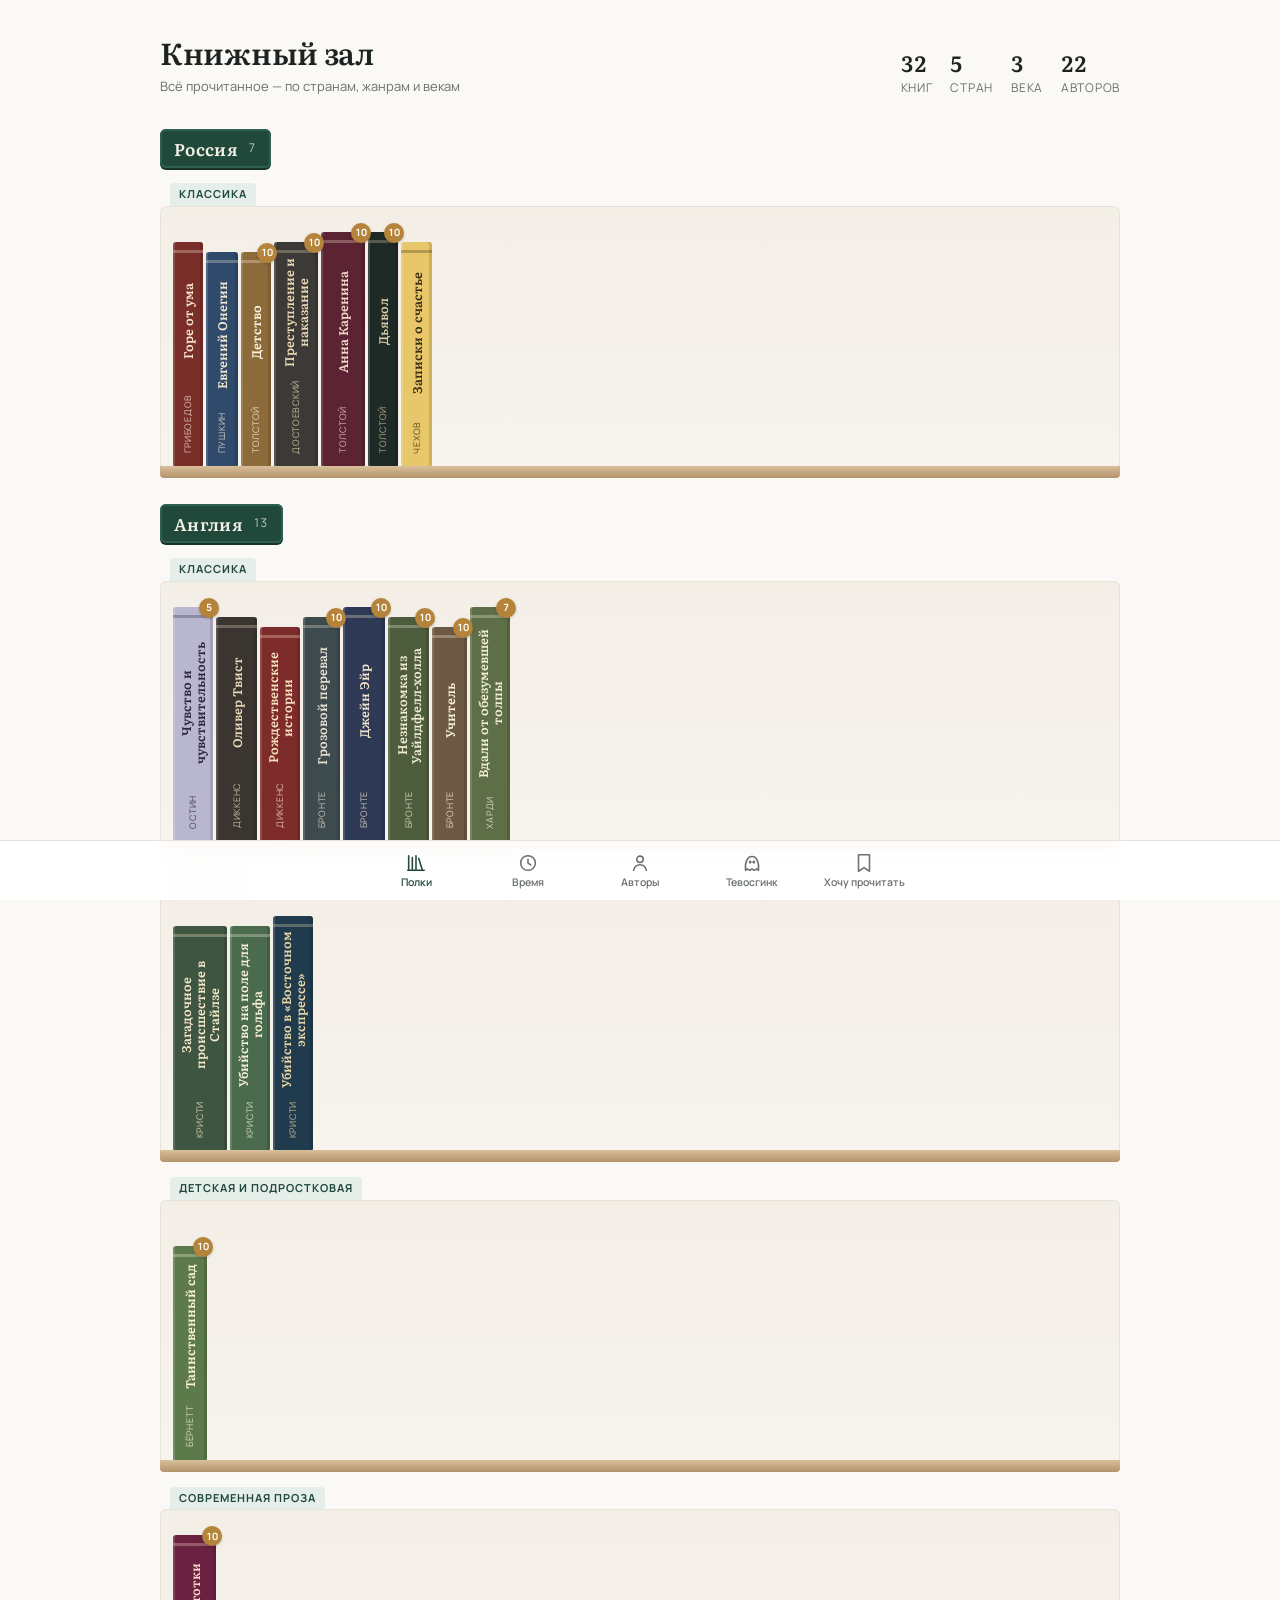
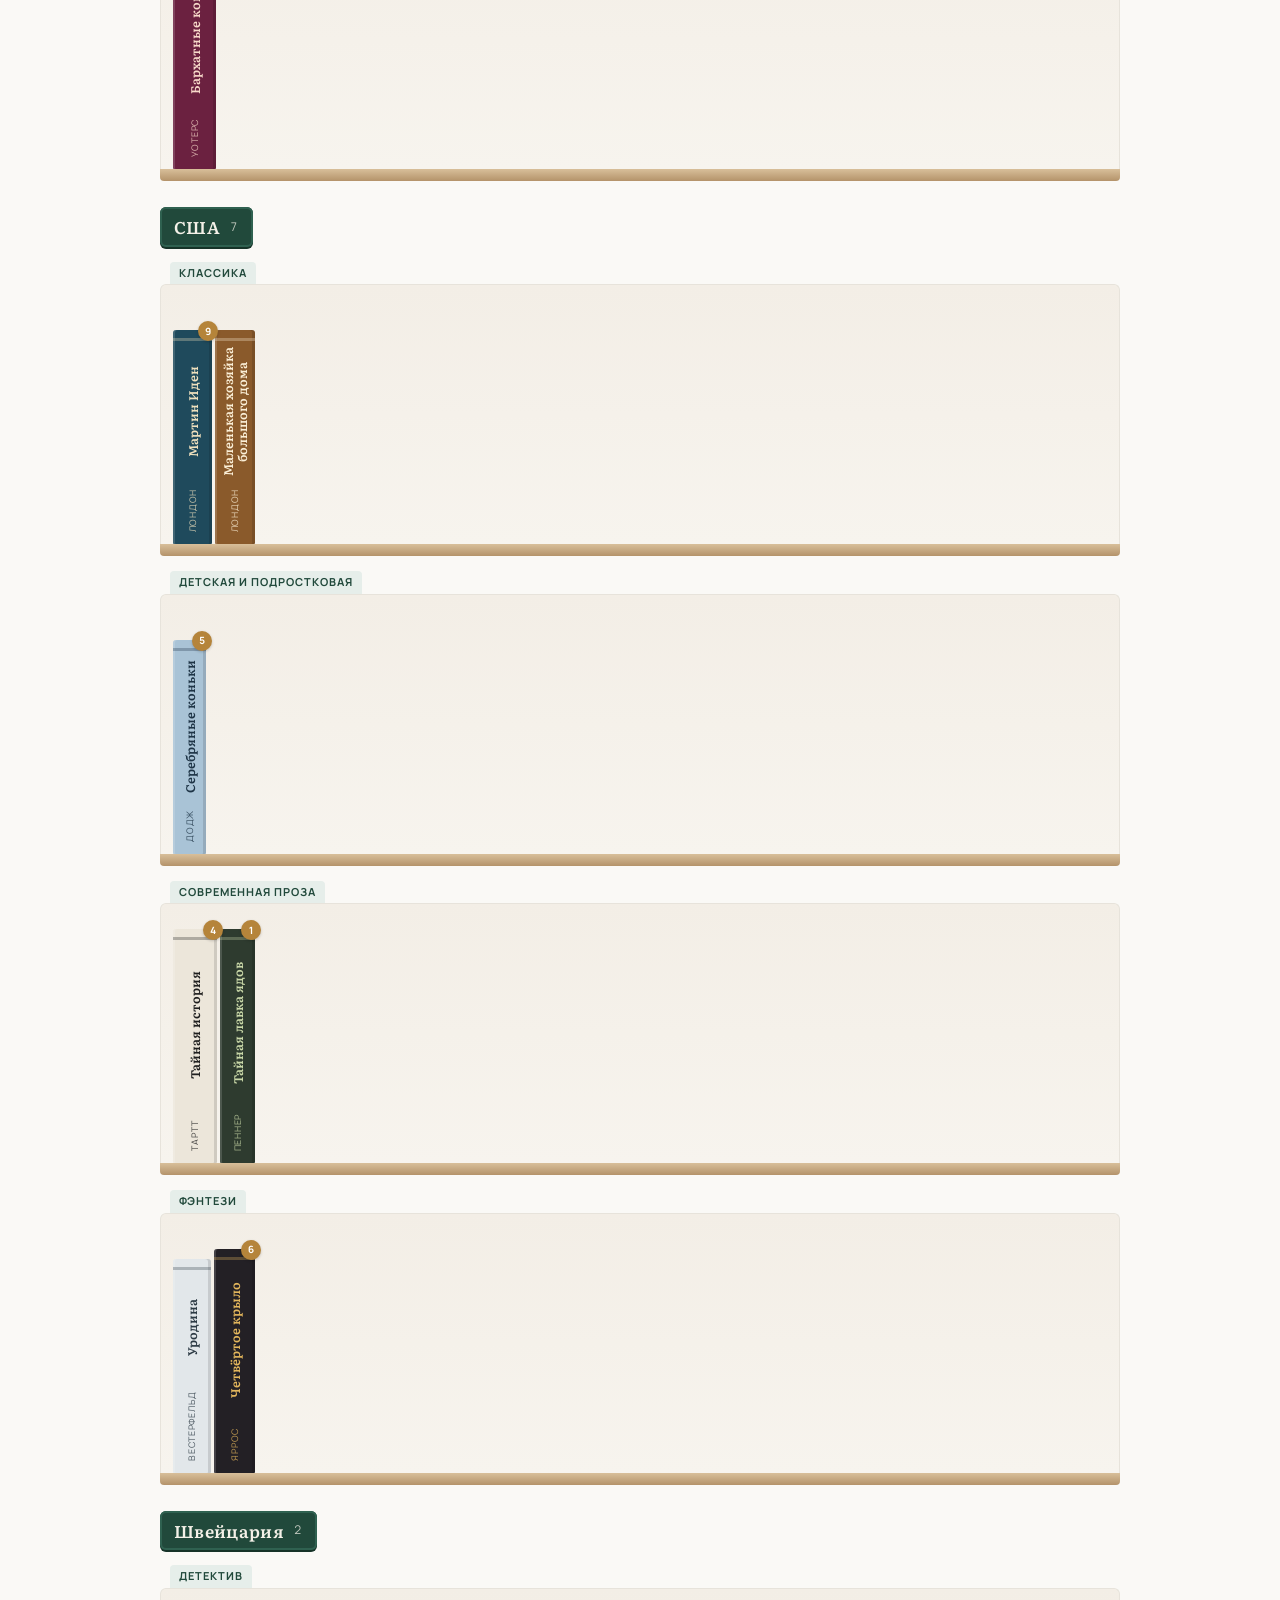
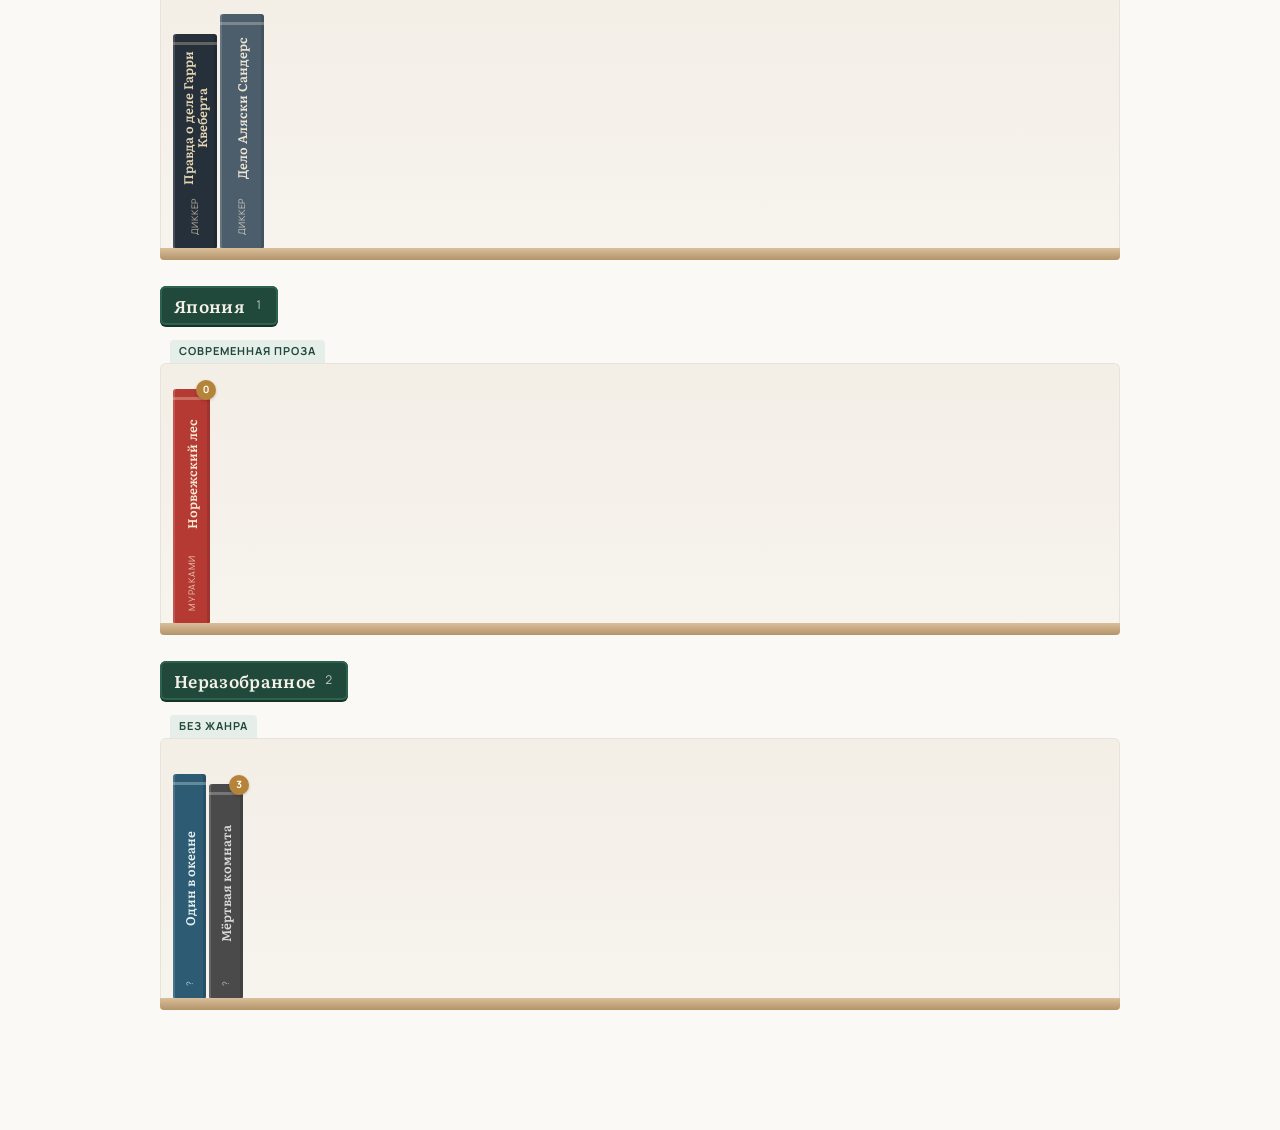
==== index.html @ bee6a2b3 "Книжный зал — первая версия мини-аппа Co-Authored-By: Claude Opus 5.5 <noreply@anthropic.com> Claude" ====
<!doctype html><html lang="ru"><head><meta charset="utf-8"><meta name="viewport" content="width=device-width,initial-scale=1,viewport-fit=cover"><script src="https://telegram.org/js/telegram-web-app.js"></script><title>Книжный зал</title>
<link rel="preconnect" href="https://fonts.googleapis.com">
<link rel="preconnect" href="https://fonts.gstatic.com" crossorigin>
<link rel="stylesheet" href="https://fonts.googleapis.com/css2?family=Literata:ital,opsz,wght@0,7..72,400..700;1,7..72,400..600&family=Manrope:wght@400;500;600;700&display=swap">
<style>
/* Layout: a daylight bookstore — enamel country signs over oak shelves, spines you pull out; bottom tab bar like an app. Light-only by choice. */
:root{
  color-scheme: light;
  --paper:#FAF9F6; --card:#FFFFFF; --ink:#1D2320; --muted:#6A706B; --line:#E7E3DB;
  --green:#21493B; --green-soft:#E6EEEA; --oak:#D8BF9A; --oak-dark:#B4936A; --gold:#B5843A; --gold-deep:#8E6326; --gold-soft:#F6EBDA; --slip:#FFFDF7;
  --serif:"Literata", Georgia, "Times New Roman", serif;
  --sans:"Manrope", "Segoe UI", system-ui, -apple-system, sans-serif;
  --r:14px;
}
*{box-sizing:border-box}
html,body{background:var(--paper);color:var(--ink)}
body{font-family:var(--sans);font-size:15px;line-height:1.5;padding-inline:16px;padding-block:0 104px;-webkit-tap-highlight-color:transparent}
.wrap{max-width:960px;margin:0 auto}
button{font:inherit;color:inherit;cursor:pointer}
button:focus-visible,.spine:focus-visible{outline:2px solid var(--gold);outline-offset:2px}
h1,h2,h3{font-family:var(--serif);font-weight:600;text-wrap:balance;margin:0}

.top{padding-block:22px 6px;display:flex;align-items:flex-end;justify-content:space-between;gap:12px;flex-wrap:wrap}
.top h1{font-size:30px;letter-spacing:-.01em}
.top p{margin:2px 0 0;color:var(--muted);font-size:13px}
.stats{display:flex;gap:18px;font-variant-numeric:tabular-nums}
.stats div{font-size:12px;color:var(--muted);text-transform:uppercase;letter-spacing:.06em}
.stats b{display:block;font-family:var(--serif);font-size:22px;color:var(--ink);letter-spacing:0;text-transform:none;font-weight:600}

.view{display:none;animation:fade .3s ease}
.view.on{display:block}
@keyframes fade{from{opacity:.4;transform:translateY(4px)}to{opacity:1;transform:none}}

/* shelves */
.country{margin-block:26px 8px}
.sign{display:inline-flex;align-items:center;gap:10px;background:var(--green);color:#F4F1E8;padding:7px 16px 7px 14px;border-radius:6px;box-shadow:inset 0 0 0 2px #2F6150,0 2px 0 #163328}
.sign h2{font-size:17px;font-weight:600;letter-spacing:.02em}
.sign span{font-size:12px;opacity:.75;font-variant-numeric:tabular-nums}
.genre{margin-top:14px}
.genre-label{display:inline-block;font-size:11px;font-weight:700;text-transform:uppercase;letter-spacing:.09em;color:var(--green);background:var(--green-soft);padding:3px 9px;border-radius:4px 4px 0 0;margin-left:10px}
.shelf{position:relative;display:flex;align-items:flex-end;gap:3px;padding:16px 12px 0;min-height:260px;overflow-x:auto;scrollbar-width:thin;background:linear-gradient(#F3EEE6,#F7F4EE);border-radius:6px 6px 0 0;border:1px solid var(--line);border-bottom:none}
.ledge{height:12px;background:linear-gradient(var(--oak),var(--oak-dark));border-radius:0 0 4px 4px;box-shadow:0 6px 10px -6px rgba(80,55,20,.45)}
.spine{flex:none;border:none;padding:12px 6px 12px;border-radius:3px 3px 1px 1px;display:flex;flex-direction:column;align-items:center;justify-content:space-between;gap:8px;transition:transform .2s ease;position:relative;box-shadow:inset -3px 0 0 rgba(0,0,0,.12),inset 2px 0 0 rgba(255,255,255,.15)}
.spine:hover{transform:translateY(-8px) rotate(-1.5deg)}
.spine .st{writing-mode:vertical-rl;transform:rotate(180deg);font-family:var(--serif);font-weight:600;font-size:12.5px;line-height:1.12;white-space:normal;text-align:center}
.spine .sa{writing-mode:vertical-rl;transform:rotate(180deg);font-size:9px;letter-spacing:.08em;text-transform:uppercase;opacity:.8;white-space:nowrap;flex:none}
.spine .band{position:absolute;left:0;right:0;height:3px;background:currentColor;opacity:.3;top:8px}
.spine .score{position:absolute;top:-9px;right:-6px;background:var(--gold);color:#fff;font-size:10px;font-weight:700;min-width:20px;height:20px;border-radius:10px;display:grid;place-items:center;padding:0 4px;font-variant-numeric:tabular-nums;box-shadow:0 1px 3px rgba(0,0,0,.2);z-index:1}

/* covers */
.cover{position:relative;border-radius:3px 6px 6px 3px;overflow:hidden;display:flex;flex-direction:column;justify-content:space-between;box-shadow:0 1px 1px rgba(0,0,0,.08),0 10px 24px -10px rgba(30,30,20,.45);flex:none}
.cover::before{content:"";position:absolute;inset:0 auto 0 0;width:6%;background:linear-gradient(90deg,rgba(0,0,0,.18),rgba(255,255,255,.08));}
.cover .ct{font-family:var(--serif);font-weight:600;line-height:1.1;position:relative;z-index:1;text-wrap:balance;overflow-wrap:break-word}
.cover .ca{font-size:.62em;letter-spacing:.1em;text-transform:uppercase;opacity:.85;position:relative;z-index:1;line-height:1.2}
.cover.mini{padding:0;align-items:center;justify-content:center}
.cover .ini{font-family:var(--serif);font-weight:600;position:relative;z-index:1}
.cover .mo{position:absolute;z-index:0;opacity:.28;pointer-events:none}
.cover.c-classic .mo{inset:6%;border:1.5px solid currentColor;outline:1px solid currentColor;outline-offset:-6px}
.cover.c-detective .mo{width:58%;aspect-ratio:1;border-radius:50%;border:2px solid currentColor;right:-12%;bottom:18%}
.cover.c-kids .mo{inset:0;background-image:radial-gradient(currentColor 1.4px,transparent 1.6px);background-size:14px 14px}
.cover.c-modern .mo{left:0;right:0;top:46%;height:16%;background:currentColor}
.cover.c-fantasy .mo,.cover.c-scifi .mo{width:44%;aspect-ratio:1;border:2px solid currentColor;transform:rotate(45deg);right:8%;bottom:16%}
.cover.c-scifi .mo{border-radius:50%;transform:none;box-shadow:0 0 0 6px transparent,0 0 0 8px currentColor}
.cover.c-nonfic .mo{left:10%;right:10%;bottom:12%;height:30%;background:repeating-linear-gradient(currentColor 0 1.5px,transparent 1.5px 7px)}
.cover.c-unknown .mo{inset:30% 30%;border:2px dashed currentColor;border-radius:50%}

/* bottom sheet */
.scrim{position:fixed;inset:0;background:rgba(29,35,32,.38);display:flex;align-items:flex-end;justify-content:center;z-index:30;opacity:0;pointer-events:none;transition:opacity .25s}
.scrim.on{opacity:1;pointer-events:auto}
.sheet{background:var(--card);width:100%;max-width:560px;border-radius:22px 22px 0 0;padding:12px 20px calc(24px + env(safe-area-inset-bottom,0px));transform:translateY(30px);transition:transform .3s ease;max-height:88vh;overflow:auto}
.scrim.on .sheet{transform:none}
.grab{width:40px;height:4px;border-radius:2px;background:var(--line);margin:0 auto 16px}
.bk{display:flex;gap:18px;align-items:flex-start}
.bk-meta{min-width:0}
.bk h3{font-size:22px;line-height:1.2}
.bk .au{color:var(--muted);margin-top:4px}
.chips{display:flex;flex-wrap:wrap;gap:6px;margin-top:10px}
.chip{font-size:12px;padding:3px 9px;border-radius:999px;background:var(--paper);border:1px solid var(--line);color:var(--muted)}
.rating{display:flex;align-items:baseline;gap:4px;margin-top:18px;font-family:var(--serif)}
.rating b{font-size:40px;line-height:1;color:var(--gold);font-weight:600}
.rating span{color:var(--muted)}
.note{margin-top:10px;font-family:var(--serif);font-style:italic;color:#3C433F;border-left:2px solid var(--gold);padding-left:12px}
.sheet .when{margin-top:18px;font-size:18px}
.sheet .why{margin-top:8px}
.btn{display:inline-flex;align-items:center;justify-content:center;gap:8px;border:none;border-radius:12px;padding:13px 18px;font-weight:700;font-size:15px}
.btn:disabled{opacity:.55;cursor:default}
.btn-main{background:var(--green);color:#fff;width:100%;margin-top:20px}
.btn-ghost{background:var(--paper);border:1px solid var(--line)}
.btn-gold{background:var(--gold);color:#fff}
.sheet-actions{display:flex;gap:8px;margin-top:20px}
.sheet-actions .btn{flex:1}

/* stories */
.stories{position:fixed;inset:0;z-index:40;display:none;flex-direction:column;padding:calc(14px + env(safe-area-inset-top,0px)) 18px calc(28px + env(safe-area-inset-bottom,0px))}
.stories.on{display:flex}
.bars{display:flex;gap:4px}
.bars i{flex:1;height:3px;border-radius:2px;background:rgba(255,255,255,.3);overflow:hidden}
.bars i b{display:block;height:100%;width:0;background:currentColor}
.bars i.done b{width:100%}
.bars i.now b{animation:fill 7s linear forwards}
@keyframes fill{to{width:100%}}
.st-head{display:flex;align-items:center;justify-content:space-between;margin-top:14px;font-size:13px;font-weight:600;opacity:.85;gap:12px}
.st-x{background:none;border:none;font-size:26px;line-height:1;padding:4px 8px;position:relative;z-index:2}
.st-body{flex:1;display:flex;flex-direction:column;justify-content:center;max-width:520px;margin:0 auto;width:100%}
.st-kicker{font-size:12px;font-weight:700;text-transform:uppercase;letter-spacing:.12em;opacity:.7}
.st-title{font-family:var(--serif);font-size:clamp(28px,8vw,42px);line-height:1.12;margin-top:12px;font-weight:600;text-wrap:balance}
.st-text{font-size:19px;line-height:1.5;margin-top:18px;opacity:.92}
.st-tap{position:absolute;top:80px;bottom:0;width:40%;background:none;border:none}
.st-tap.l{left:0}.st-tap.r{right:0;width:60%}
.st-hint{text-align:center;font-size:12px;opacity:.6}

/* timeline */
.cent{margin-top:26px}
.cent h2{font-size:24px;display:flex;align-items:baseline;gap:10px}
.cent h2 small{font-family:var(--sans);font-size:13px;color:var(--muted);font-weight:500}
.tl{margin-top:12px;border-left:2px solid var(--line);margin-left:6px;display:grid;gap:4px}
.tl-row{display:flex;align-items:center;gap:14px;padding:8px 10px 8px 0;background:none;border:none;text-align:left;width:100%;border-radius:10px;position:relative}
.tl-row:hover{background:var(--card)}
.tl-row .yr{font-variant-numeric:tabular-nums;font-weight:700;color:var(--green);width:52px;flex:none;padding-left:14px;position:relative;font-size:14px}
.tl-row .yr::before{content:"";position:absolute;left:-6px;top:50%;width:10px;height:10px;border-radius:50%;background:var(--paper);border:2px solid var(--green);transform:translateY(-50%)}
.tl-row .tx{min-width:0}
.tl-row .tx b{font-family:var(--serif);font-weight:600;display:block;font-size:16px;line-height:1.25}
.tl-row .tx span{font-size:13px;color:var(--muted)}

/* authors */
.authors{display:grid;grid-template-columns:repeat(auto-fill,minmax(270px,1fr));gap:12px;margin-top:20px;align-items:start}
.au-card{background:var(--card);border:1px solid var(--line);border-radius:var(--r);padding:16px;display:flex;flex-direction:column;gap:10px}
.au-card h3{font-size:18px}
.au-card .sub{font-size:13px;color:var(--muted);margin-top:-6px}
.au-books{display:grid;gap:6px}
.au-book{display:flex;gap:12px;align-items:center;text-align:left;background:none;border:none;padding:4px 0;width:100%}
.au-book b{font-family:var(--serif);font-weight:600;font-size:15px;line-height:1.25;flex:1;min-width:0}
.au-book .r{color:var(--gold);font-weight:700;font-variant-numeric:tabular-nums;flex:none}

/* Тевосгинк */
.lair{margin-top:16px;border-radius:22px;background:radial-gradient(90% 120% at 50% 0%,#FFF4DD 0%,#F8EBD3 55%,#F1E2C7 100%);border:1px solid #EAD8B6;padding:22px 16px 0;position:relative;overflow:hidden}
.lair::after{content:"";position:absolute;left:50%;top:-60px;width:260px;height:180px;transform:translateX(-50%);background:radial-gradient(closest-side,rgba(255,236,190,.9),transparent);pointer-events:none}
.whisper{position:relative;z-index:2;background:var(--card);border:1px solid #EAD8B6;border-radius:16px;padding:12px 16px;max-width:420px;margin:0 auto 18px;font-family:var(--serif);font-style:italic;font-size:16px;line-height:1.4;text-align:center;box-shadow:0 8px 20px -14px rgba(90,60,20,.5);min-height:48px;transition:opacity .35s}
.whisper::after{content:"";position:absolute;left:50%;bottom:-8px;width:14px;height:14px;background:var(--card);border-right:1px solid #EAD8B6;border-bottom:1px solid #EAD8B6;transform:translateX(-50%) rotate(45deg)}
.whisper.fade{opacity:0}
.lair-shelf{position:relative;z-index:1;display:flex;align-items:flex-end;justify-content:center;gap:3px;height:150px;padding:0 6px}
.lair-shelf .ls{width:22px;border-radius:2px 2px 0 0;box-shadow:inset -3px 0 0 rgba(0,0,0,.12)}
.lair-shelf .ls.tilt{transform:rotate(9deg);transform-origin:bottom right;margin-right:6px}
.gap{width:58px;height:128px;background:linear-gradient(#1A1E1C,#2A2620);border-radius:4px 4px 0 0;position:relative;display:grid;place-items:center;box-shadow:inset 0 0 18px rgba(0,0,0,.6)}
.gap svg{width:48px;height:30px;overflow:visible}
.gap .lid{transform-box:fill-box;transform-origin:center;animation:blink 5s infinite}
@keyframes blink{0%,93%,100%{transform:scaleY(1)}95%{transform:scaleY(.08)}}
.gap.wake .lid{animation:wake .5s ease 2}
@keyframes wake{50%{transform:scaleY(.08)}}
.lair-ledge{height:14px;margin:0 -16px;background:linear-gradient(var(--oak),var(--oak-dark))}
.tev-intro{margin-top:18px}
.tev-intro h2{font-size:28px}
.tev-intro p{margin:6px 0 0;color:#4A4234;max-width:56ch}
.sec-head{display:flex;justify-content:space-between;align-items:baseline;margin-top:24px;gap:12px;flex-wrap:wrap}
.sec-head h3{font-size:19px}
.link-btn{background:none;border:none;color:var(--gold-deep);font-weight:700;font-size:13px;padding:4px 0}
.notes{display:grid;grid-template-columns:repeat(auto-fill,minmax(150px,1fr));gap:12px;margin-top:14px}
.slip{position:relative;background:var(--slip);border:1px solid #ECE3D0;border-radius:4px;padding:20px 14px 16px;text-align:left;font-family:var(--serif);font-style:italic;font-size:16px;line-height:1.3;box-shadow:0 1px 0 #E2D7C0,0 10px 18px -14px rgba(80,60,20,.5);transition:transform .2s,box-shadow .2s,border-color .2s;min-height:86px}
.slip:nth-child(3n+1){transform:rotate(-1.4deg)}.slip:nth-child(3n+2){transform:rotate(.9deg)}.slip:nth-child(3n){transform:rotate(-.4deg)}
.slip::before{content:"";position:absolute;top:7px;left:50%;width:9px;height:9px;border-radius:50%;background:var(--gold);transform:translateX(-50%);box-shadow:0 1px 2px rgba(0,0,0,.25)}
.slip:hover{transform:translateY(-3px) rotate(0)}
.slip.on{border-color:var(--gold);box-shadow:0 0 0 2px var(--gold),0 14px 22px -14px rgba(80,60,20,.6);transform:rotate(0)}
.ask{display:flex;gap:8px;margin-top:14px}
.ask input{flex:1;min-width:0;border:1px solid var(--line);border-radius:12px;padding:12px 14px;font:inherit;background:var(--card);color:var(--ink)}
.ask input:focus{outline:2px solid var(--gold);outline-offset:0;border-color:transparent}
.status{font-size:13px;color:var(--muted);margin-top:10px;min-height:20px}
.letters{display:grid;grid-template-columns:repeat(auto-fill,minmax(280px,1fr));gap:16px;margin-top:8px}
.letter{position:relative;border-radius:16px;background:var(--card);border:1px solid var(--line);overflow:hidden;animation:rise .5s ease both}
.letter:nth-child(2){animation-delay:.12s}.letter:nth-child(3){animation-delay:.24s}
@keyframes rise{from{opacity:.2;transform:translateY(14px)}to{opacity:1;transform:none}}
.env{width:100%;border:none;background:linear-gradient(160deg,#FFFBF1,#F5EAD5);padding:26px 18px 22px;display:flex;flex-direction:column;align-items:center;gap:14px;position:relative;text-align:center}
.env::before{content:"";position:absolute;inset:0 0 auto 0;height:58%;background:linear-gradient(to bottom right,transparent 49.6%,#E9DABE 50%,transparent 50.4%),linear-gradient(to bottom left,transparent 49.6%,#E9DABE 50%,transparent 50.4%);background-size:50% 100%;background-position:left,right;background-repeat:no-repeat;pointer-events:none}
.seal{width:58px;height:58px;border-radius:50%;background:radial-gradient(circle at 35% 30%,#C9483E,#8E2420 70%);color:#F7D9B5;display:grid;place-items:center;font-family:var(--serif);font-weight:700;font-size:24px;box-shadow:0 3px 8px rgba(110,30,20,.35),inset 0 0 0 4px rgba(255,255,255,.08);position:relative;z-index:1}
.env .when{font-size:18px;color:var(--gold-deep);position:relative;z-index:1;max-width:26ch}
.env .hint{font-size:12px;color:var(--muted);font-weight:600;letter-spacing:.04em;position:relative;z-index:1}
.inside{display:none;padding:16px;flex-direction:column;gap:12px}
.letter.open .env{display:none}
.letter.open .inside{display:flex;animation:unfold .45s ease}
@keyframes unfold{from{opacity:0;transform:translateY(-10px) scaleY(.92);transform-origin:top}to{opacity:1;transform:none}}
.rec-top{display:flex;gap:14px}
.rec-top .tx{min-width:0}
.rec-top h4{font-family:var(--serif);font-size:19px;margin:0;line-height:1.2;font-weight:600}
.by{font-size:13px;color:var(--muted);margin-top:2px}
.when{font-family:var(--serif);font-style:italic;font-size:16px;color:var(--gold-deep);line-height:1.35}
.why{font-size:14px;color:#3E4541}
.rec-actions{display:flex;gap:8px}
.rec-actions .btn{padding:10px 14px;font-size:14px;flex:1}
.ann{font-size:15px;line-height:1.45}
.acc{display:flex;flex-wrap:wrap;gap:6px}
.acc span{font-size:12px;font-weight:600;color:var(--gold-deep);background:var(--gold-soft);border-radius:6px;padding:3px 8px}
.heavy{display:inline-block;margin-top:6px;font-size:11px;font-weight:700;text-transform:uppercase;letter-spacing:.06em;color:#8E2420}
.again{text-align:center;margin-top:14px}
.empty{color:var(--muted);text-align:center;padding:26px 10px;font-family:var(--serif);font-style:italic}

/* Хочу прочитать */
.want-head{margin-top:18px;display:flex;justify-content:space-between;align-items:flex-end;gap:14px;flex-wrap:wrap}
.want-head h2{font-size:26px}
.want-head p{margin:4px 0 0;color:var(--muted);font-size:14px}
.now{margin-top:16px;display:flex;gap:14px;align-items:center;background:var(--green);color:#F4F1E8;border-radius:16px;padding:14px}
.now .tx{min-width:0}
.now .k{font-size:11px;text-transform:uppercase;letter-spacing:.1em;font-weight:700;opacity:.75}
.now b{display:block;font-family:var(--serif);font-size:19px;font-weight:600;line-height:1.2;margin-top:2px}
.now span{font-size:13px;opacity:.8}
.wants{display:grid;grid-template-columns:repeat(auto-fill,minmax(300px,1fr));gap:10px;margin-top:16px}
.w-item{display:flex;gap:14px;align-items:center;background:var(--card);border:1px solid var(--line);border-radius:16px;padding:12px;text-align:left;width:100%}
.w-item .tx{flex:1;min-width:0}
.w-item b{font-family:var(--serif);font-weight:600;font-size:16px;display:block;line-height:1.25}
.w-item .when{font-size:14px;margin-top:6px}
.w-item .from{font-size:11px;font-weight:700;color:var(--gold-deep);text-transform:uppercase;letter-spacing:.08em;margin-top:6px}
.pulled{margin-top:16px}
.pulled .letter{max-width:520px}

/* nav */
nav.tabs{position:fixed;left:0;right:0;bottom:0;z-index:20;background:rgba(255,255,255,.95);backdrop-filter:blur(10px);border-top:1px solid var(--line);display:flex;justify-content:center;padding:6px 4px calc(6px + env(safe-area-inset-bottom,0px))}
nav.tabs .in{display:flex;width:100%;max-width:560px}
nav.tabs button{flex:1;min-width:0;background:none;border:none;padding:5px 1px;display:flex;flex-direction:column;align-items:center;gap:3px;font-size:10.5px;line-height:1.1;font-weight:600;color:var(--muted);text-align:center}
nav.tabs button svg{width:22px;height:22px;stroke:currentColor;fill:none;stroke-width:1.7;stroke-linecap:round;stroke-linejoin:round;flex:none}
nav.tabs button.on{color:var(--green)}
nav.tabs button.tev.on{color:var(--gold-deep)}
.toast{position:fixed;left:50%;bottom:calc(90px + env(safe-area-inset-bottom,0px));transform:translate(-50%,20px);background:var(--ink);color:#fff;padding:10px 16px;border-radius:12px;font-size:14px;opacity:0;transition:all .25s;z-index:50;pointer-events:none}
.toast.on{opacity:1;transform:translate(-50%,0)}
@media (prefers-reduced-motion:reduce){*{animation:none!important;transition:none!important}}
@media (max-width:520px){.top h1{font-size:26px}.bk h3{font-size:20px}.notes{grid-template-columns:1fr 1fr}}
</style>

</head><body><div class="wrap" lang="ru">
  <header class="top" id="top">
    <div><h1>Книжный зал</h1><p>Всё прочитанное — по странам, жанрам и векам</p></div>
    <div class="stats" id="stats"></div>
  </header>

  <section class="view on" id="v-shelves"></section>
  <section class="view" id="v-time"></section>
  <section class="view" id="v-authors"></section>

  <section class="view" id="v-tev">
    <div class="lair">
      <div class="whisper" id="whisper">Шшш… Я как раз перебирал твои полки.</div>
      <div class="lair-shelf" id="lairShelf"></div>
      <div class="lair-ledge"></div>
    </div>
    <div class="tev-intro">
      <h2>Тевосгинк</h2>
      <p>Он живёт в щели между книгами и по ночам перечитывает всё, что стоит на полках. В его норе больше четырёхсот книг — только те, что получили премии и любовь критиков и читателей много лет подряд. Тиражи он презирает. Вытяни записку или скажи своими словами, чего хочется, — он пришлёт запечатанное письмо.</p>
    </div>
    <div class="sec-head">
      <h3>Вытяни записку</h3>
      <button class="link-btn" id="moreMoods">Другие записки ↻</button>
    </div>
    <div class="notes" id="moods"></div>
    <div class="ask" id="askRow">
      <input id="askInput" placeholder="Или своими словами: «современное фэнтези с драконами»" aria-label="Своё настроение">
      <button class="btn btn-gold" id="askBtn">Шепнуть</button>
    </div>
    <div class="status" id="tevStatus"></div>
    <div class="letters" id="recs"></div>
    <div class="again" id="againRow" hidden><button class="link-btn" id="againBtn">Другие письма по этому запросу ↻</button></div>
  </section>

  <section class="view" id="v-want" lang="ru">
    <div class="want-head">
      <div><h2>Хочу прочитать</h2><p id="wantCount"></p></div>
      <button class="btn btn-gold" id="pullBtn">Что читать дальше?</button>
    </div>
    <div class="now" id="now"></div>
    <div class="pulled" id="pulled"></div>
    <div class="wants" id="wants"></div>
  </section>
</div>

<nav class="tabs" aria-label="Разделы"><div class="in">
  <button data-v="shelves" class="on"><svg viewBox="0 0 24 24"><path d="M4 4v16M8 6v14M12 4v16M15 7l4 13M3 20h18"/></svg>Полки</button>
  <button data-v="time"><svg viewBox="0 0 24 24"><circle cx="12" cy="12" r="8"/><path d="M12 8v4l3 2"/></svg>Время</button>
  <button data-v="authors"><svg viewBox="0 0 24 24"><circle cx="12" cy="8" r="3.5"/><path d="M5 20c1-4 4-6 7-6s6 2 7 6"/></svg>Авторы</button>
  <button data-v="tev" class="tev"><svg viewBox="0 0 24 24"><path d="M5 20c-1-9 2-15 7-15s8 6 7 15l-2-1.5-2.5 1.5-2.5-1.5L9.5 20 7 18.5z"/><circle cx="10" cy="11" r=".8"/><circle cx="14" cy="11" r=".8"/></svg>Тевосгинк</button>
  <button data-v="want"><svg viewBox="0 0 24 24"><path d="M6 3h12v18l-6-4-6 4z"/></svg>Хочу прочитать</button>
</div></nav>

<div class="scrim" id="scrim"><div class="sheet" id="sheet" role="dialog" aria-modal="true" lang="ru"></div></div>
<div class="stories" id="stories"></div>
<div class="toast" id="toast"></div>

<script>
const GEN={classic:"Классика",detective:"Детектив",kids:"Детская и подростковая",modern:"Современная проза",fantasy:"Фэнтези",scifi:"Фантастика",nonfic:"Нон-фикшн",unknown:"Без жанра"};
// Каталог прочитанного. Пополняется через чат с Claude.
const BOOKS=[
{id:"onegin",t:"Евгений Онегин",a:"Александр Пушкин",c:"Россия",y:1833,g:"classic",r:null,n:"Забыла уже",pg:240,bg:"#2F4A6B",fg:"#F3E9D2",f:[
 ["Семь лет, четыре месяца и семнадцать дней","Столько, по подсчёту самого Пушкина, он писал роман: с 1823 по 1830 год."],
 ["Своя строфа","Пушкин придумал для романа особую строфу из 14 строк с собственной схемой рифм. Её так и называют — онегинская."],
 ["Сожжённая глава","Десятую главу о декабристах Пушкин сжёг. От неё остались только зашифрованные отрывки."],
 ["Энциклопедия русской жизни","Так назвал роман критик Белинский: в нём есть всё — от балов до деревенских праздников."]]},
{id:"gore",t:"Горе от ума",a:"Александр Грибоедов",c:"Россия",y:1825,g:"classic",r:null,n:"Забыла уже",pg:160,bg:"#7A2E2A",fg:"#F6E7CF",f:[
 ["Читали от руки","Цензура не пропускала пьесу, и её переписывали вручную. Списков ходило так много, что их считали тысячами."],
 ["Полностью — через 33 года","Без цензурных вырезок текст напечатали только в 1862 году, спустя три десятилетия после гибели автора."],
 ["Дипломат, а не писатель","Грибоедов служил послом в Персии и погиб в Тегеране в 1829 году. Других больших пьес он не успел написать."],
 ["Цитаты в каждом доме","«Счастливые часов не наблюдают» и «А судьи кто?» — обе фразы родом отсюда."]]},
{id:"crime",t:"Преступление и наказание",a:"Фёдор Достоевский",c:"Россия",y:1866,g:"classic",r:10,n:"Понравилось, но шло очень тяжело",pg:670,bg:"#3B3A36",fg:"#E9D9B4",f:[
 ["Сначала была исповедь","Первая версия была написана от лица самого Раскольникова. Достоевский её сжёг и начал заново от третьего лица."],
 ["Писал в долгах","Роман выходил частями в журнале весь 1866 год, а Достоевский одновременно спасался от кредиторов."],
 ["Параллельно — «Игрок»","Чтобы не потерять права на свои книги, он за 26 дней надиктовал «Игрока» стенографистке Анне Сниткиной. Потом она стала его женой."],
 ["Петербург настоящий","Дом Раскольникова и дорогу до дома старухи можно пройти пешком: Достоевский считал шаги."]]},
{id:"anna",t:"Анна Каренина",a:"Лев Толстой",c:"Россия",y:1878,g:"classic",r:10,n:"Очень нравится Толстой",pg:860,bg:"#5B2333",fg:"#F4DCCB",f:[
 ["Началось с Пушкина","Толстой перечитывал отрывок «Гости съезжались на дачу» и в тот же вечер начал роман."],
 ["Лицо Анны","Внешность героини Толстой взял у Марии Гартунг — старшей дочери Пушкина. Он видел её на балу в Туле."],
 ["Реальная трагедия","В 1872 году под поезд у станции Ясенки бросилась Анна Пирогова. Толстой видел её тело, и это стало финалом романа."],
 ["Хотел написать иначе","Сначала Анна задумывалась некрасивой и пошлой женщиной. По мере работы Толстой полюбил её."]]},
{id:"devil",t:"Дьявол",a:"Лев Толстой",c:"Россия",y:1889,g:"classic",r:10,n:"Отлично, очень нравится Толстой",pg:80,bg:"#1E2A26",fg:"#D8C9A3",f:[
 ["Про себя","Повесть автобиографична: до женитьбы у Толстого была связь с крестьянкой Аксиньей из Ясной Поляны."],
 ["Прятал от жены","Рукопись Толстой держал в обивке кресла, чтобы её не нашла Софья Андреевна."],
 ["Вышла после смерти","Напечатали повесть только в 1911 году, когда автора уже не было. У неё два разных финала."]]},
{id:"detstvo",t:"Детство",a:"Лев Толстой",c:"Россия",y:1852,g:"classic",r:10,n:"Отлично, очень нравится Толстой",pg:120,bg:"#8C6A3A",fg:"#FFF6E2",f:[
 ["Первая вещь","«Детство» — первая опубликованная работа Толстого. Ему было 23 года, он служил на Кавказе."],
 ["Подписал инициалами","В журнале «Современник» повесть вышла под буквами «Л. Н.». Некрасов не знал, кто автор."],
 ["Обиделся на редактора","Некрасов поменял название на «История моего детства». Толстой написал ему возмущённое письмо."]]},
{id:"wuthering",t:"Грозовой перевал",a:"Эмили Бронте",c:"Англия",y:1847,g:"classic",r:10,n:"",pg:400,bg:"#3D4B4E",fg:"#E8E1D0",f:[
 ["Единственный роман","Эмили написала только одну книгу и умерла через год после её выхода, в 30 лет."],
 ["Эллис Белл","Сёстры Бронте печатались под мужскими псевдонимами: Каррер, Эллис и Эктон Белл."],
 ["Критики ругали","Первые рецензенты назвали роман грубым и диким. Признали его только после смерти Эмили."],
 ["Песня через 130 лет","В 1978 году Кейт Буш выпустила песню по роману. Ей было 19, и она родилась в один день с Эмили."]]},
{id:"tenant",t:"Незнакомка из Уайлдфелл-холла",a:"Энн Бронте",c:"Англия",y:1848,g:"classic",r:10,n:"Люблю сестёр Бронте",pg:520,bg:"#4E5D3E",fg:"#F1EBD3",f:[
 ["Героиня уходит от мужа","По законам того времени это было незаконно: жена и ребёнок принадлежали мужу. Роман считают одним из первых феминистских."],
 ["Сестра запретила","После смерти Энн Шарлотта не разрешала переиздавать книгу. Она считала её ошибкой."],
 ["Распродали за 6 недель","Первый тираж разошёлся быстрее, чем «Грозовой перевал»."]]},
{id:"professor",t:"Учитель",a:"Шарлотта Бронте",c:"Англия",y:1857,g:"classic",r:10,n:"Люблю сестёр Бронте",pg:330,bg:"#6E5A44",fg:"#F7EEDD",f:[
 ["Первый и последний","Это первый роман Шарлотты, но вышел он последним — через два года после её смерти."],
 ["Отказы","Издатели отвергали рукопись снова и снова. Тогда Шарлотта написала «Джейн Эйр»."],
 ["Брюссель","В основе — её жизнь в Бельгии и безответная любовь к учителю Константену Эже."]]},
{id:"jane",t:"Джейн Эйр",a:"Шарлотта Бронте",c:"Англия",y:1847,g:"classic",r:10,n:"Люблю сестёр Бронте",pg:530,bg:"#2E3A55",fg:"#F0E4CC",f:[
 ["Каррер Белл","Роман вышел под мужским псевдонимом. Читатели гадали, кто автор, и даже спорили, мужчина ли это."],
 ["Ловуд был на самом деле","Пансион Ловуд списан со школы Кован-Бридж. Там заболели две старшие сестры Бронте и умерли вскоре после возвращения домой."],
 ["Бестселлер сразу","Тираж раскупили за три месяца. Теккерей не мог оторваться и бросил работу на целый день."]]},
{id:"far",t:"Вдали от обезумевшей толпы",a:"Томас Харди",c:"Англия",y:1874,g:"classic",r:7,n:"Не помню уже, о чём",pg:470,bg:"#5E6E46",fg:"#F2EED6",f:[
 ["Название — из стихов","Это строчка из «Элегии, написанной на сельском кладбище» поэта Томаса Грея."],
 ["Уэссекс","Здесь впервые появилось вымышленное графство Уэссекс. Потом в нём жили герои всех романов Харди."],
 ["Угадай автора","Роман печатался в журнале без подписи. Читатели думали, что это новая книга Джордж Элиот."]]},
{id:"sense",t:"Чувство и чувствительность",a:"Джейн Остин",c:"Англия",y:1811,g:"classic",r:5,n:"Не помню, наверное не особо зашло",pg:380,bg:"#B9B6CF",fg:"#2A2740",f:[
 ["Подписано «Леди»","Первый роман Остин вышел без имени, с подписью «By a Lady»."],
 ["Сначала письма","Ранняя версия называлась «Элинор и Марианна» и была написана в письмах."],
 ["Заплатила сама","Остин издала книгу за свой счёт и заработала 140 фунтов — первые свои деньги от писательства."]]},
{id:"velvet",t:"Бархатные коготки",a:"Сара Уотерс",c:"Англия",y:1998,g:"modern",r:10,n:"Очень круто: новаторство и смелость, как будто проживаешь жизнь вместе с героиней",pg:560,bg:"#6B2140",fg:"#F7D9C9",f:[
 ["Кажется старинной","Книга вышла в 1998 году. Уотерс так точно стилизовала язык викторианской эпохи, что её часто принимают за роман XIX века."],
 ["Из диссертации","Уотерс писала научную работу о лесбийской исторической прозе — и решила написать такой роман сама."],
 ["Мюзик-холл","Действие идёт в 1890-х среди лондонских мюзик-холлов, где женщины выступали в мужских костюмах."],
 ["Сериал BBC","В 2002 году BBC сняла по книге мини-сериал. Он наделал шума в Британии."]]},
{id:"orient",t:"Убийство в «Восточном экспрессе»",a:"Агата Кристи",c:"Англия",y:1934,g:"detective",r:null,n:"С Кристи было прикольно, сейчас не хочется",pg:260,bg:"#1F3B4D",fg:"#E9D7A6",f:[
 ["Снег на самом деле","В 1929 году Восточный экспресс шесть дней простоял в снегах Турции. Кристи узнала об этом и придумала сюжет."],
 ["Ездила сама","Кристи ездила этим поездом к мужу-археологу на раскопки в Ирак."],
 ["Дело Линдберга","История семьи Армстронг повторяет громкое похищение сына лётчика Чарльза Линдберга в 1932 году."]]},
{id:"styles",t:"Загадочное происшествие в Стайлзе",a:"Агата Кристи",c:"Англия",y:1920,g:"detective",r:null,n:"С Кристи было прикольно, сейчас не хочется",pg:220,bg:"#3E5641",fg:"#F3E8C8",f:[
 ["На спор","Кристи поспорила с сестрой, что напишет детектив. Это первый её роман и первое появление Пуаро."],
 ["Знала яды","В Первую мировую Кристи работала в аптеке госпиталя. Поэтому отравление в книге описано точно."],
 ["Похвалили фармацевты","Специальный журнал для аптекарей отметил в рецензии, как грамотно в романе описан яд."]]},
{id:"golf",t:"Убийство на поле для гольфа",a:"Агата Кристи",c:"Англия",y:1923,g:"detective",r:null,n:"С Кристи было прикольно, сейчас не хочется",pg:250,bg:"#4A6B4E",fg:"#F7F0D8",f:[
 ["Пуаро во Франции","Это второй роман о Пуаро. Действие перенесено на север Франции."],
 ["Гастингс влюбляется","Здесь капитан Гастингс встречает девушку, на которой потом женится и уезжает в Аргентину."]]},
{id:"xmas",t:"Рождественские истории",a:"Чарльз Диккенс",c:"Англия",y:1843,g:"classic",r:null,n:"Очень понравились",pg:300,bg:"#7E2B2B",fg:"#F6E3BF",f:[
 ["Шесть недель","«Рождественскую песнь» Диккенс написал осенью 1843 года всего за шесть недель."],
 ["Издал на свои","Издатель не верил в успех, и Диккенс выпустил книгу за свой счёт. 6000 экземпляров раскупили к сочельнику."],
 ["Придумал Рождество","Книга так полюбилась англичанам, что многие праздничные традиции — индейка, семейный ужин, щедрость к бедным — закрепились благодаря ей."],
 ["Читал вслух","Диккенс много лет выступал с чтением «Рождественской песни» перед залами на тысячи человек."]]},
{id:"twist",t:"Оливер Твист",a:"Чарльз Диккенс",c:"Англия",y:1838,g:"classic",r:null,n:"Понравился, но морально тяжело было читать",pg:520,bg:"#3A3530",fg:"#E8D8B8",f:[
 ["Сам был Оливером","В 12 лет Диккенс работал на фабрике ваксы, пока его отец сидел в долговой тюрьме."],
 ["Против закона","Роман бил по закону о бедных 1834 года, который отправлял нищих в работные дома."],
 ["Выходил частями","Читатели получали главы раз в месяц в журнале и ждали продолжения, как нового сериала."]]},
{id:"garden",t:"Таинственный сад",a:"Фрэнсис Бёрнетт",c:"Англия",y:1911,g:"kids",r:10,n:"Приятная книжка, лёгкая и радостная",pg:300,bg:"#5C7A4A",fg:"#FBF3DA",f:[
 ["Свой сад","Бёрнетт годами ухаживала за огороженным розовым садом в английском поместье Грейт-Мейтем."],
 ["Малиновка","Там к ней прилетала ручная малиновка. Так птица попала в книгу."],
 ["Слава пришла позже","При жизни автора роман не был её главным хитом. Классикой он стал уже после её смерти."]]},
{id:"quebert",t:"Правда о деле Гарри Квеберта",a:"Жоэль Диккер",c:"Швейцария",y:2012,g:"detective",r:null,n:"Первая круче всех — читала взапой",pg:690,bg:"#25303A",fg:"#E6D6B5",f:[
 ["Автору 27","Диккер написал роман в 27 лет. До этого его рукописи отвергали издатели."],
 ["40 языков","Книгу перевели больше чем на 40 языков и продали миллионы экземпляров."],
 ["Две премии","Роман получил Гран-при Французской академии и Гонкуровскую премию лицеистов."],
 ["Сериал","В 2018 году вышел сериал с Патриком Демпси в роли Гарри."]]},
{id:"alaska",t:"Дело Аляски Сандерс",a:"Жоэль Диккер",c:"Швейцария",y:2022,g:"detective",r:null,n:"Слушала. После первой — уже не то",pg:620,bg:"#4C5D6B",fg:"#EEE6D5",f:[
 ["Продолжение","Это снова история писателя Маркуса Гольдмана из «Дела Гарри Квеберта»."],
 ["Своё издательство","Эту книгу Диккер выпустил уже в собственном издательстве."]]},
{id:"norwegian",t:"Норвежский лес",a:"Харуки Мураками",c:"Япония",y:1987,g:"modern",r:0,n:"Такая херня",pg:380,bg:"#B53A33",fg:"#F7EAD2",f:[
 ["Название из песни","Роман назван по песне The Beatles. Её слушает героиня."],
 ["Писал в Европе","Мураками работал над книгой, живя в Греции и Италии."],
 ["Миллионы в Японии","В Японии роман стал главным бестселлером автора: его покупали миллионами."]]},
{id:"eden",t:"Мартин Иден",a:"Джек Лондон",c:"США",y:1909,g:"classic",r:9,n:"Нравится Лондон, но сюжет затянут",pg:450,bg:"#1F4A5C",fg:"#F0E1BE",f:[
 ["Про себя","Лондон, как и Мартин, был моряком, самоучкой и получал горы отказов от журналов."],
 ["Поняли наоборот","Лондон писал критику индивидуализма. Читатели увидели в книге историю успеха."],
 ["Советская любовь","В СССР «Мартин Иден» был одной из самых читаемых американских книг."]]},
{id:"mistress",t:"Маленькая хозяйка большого дома",a:"Джек Лондон",c:"США",y:1916,g:"classic",r:null,n:"Тоже понравилась",pg:330,bg:"#8A5A2B",fg:"#FBEFD7",f:[
 ["Последний","Это последний роман, вышедший при жизни Лондона. Он умер в том же 1916 году."],
 ["Дом мечты","Свой «большой дом» Лондон строил на ранчо в Калифорнии. Дом сгорел в 1913 году ещё до того, как они с женой въехали."]]},
{id:"skates",t:"Серебряные коньки",a:"Мэри Мейп Додж",c:"США",y:1865,g:"kids",r:5,n:"Прикольно",pg:270,bg:"#A9C3D6",fg:"#1E3446",f:[
 ["Не была в Голландии","Додж написала книгу о Голландии, ни разу там не побывав. Помогали рассказы соседей-голландцев."],
 ["Мальчик и плотина","Легенда о мальчике, заткнувшем пальцем дыру в дамбе, стала знаменитой именно благодаря этой книге."]]},
{id:"uglies",t:"Уродина",a:"Скотт Вестерфельд",c:"США",y:2005,g:"fantasy",r:null,n:"Не помню",pg:420,bg:"#E2E7EA",fg:"#2C3A44",f:[
 ["Мир без «некрасивых»","В 16 лет всем делают операцию и превращают в красавцев. Героиня решает, хочет ли она этого."],
 ["Серия","За первой книгой вышли ещё три: «Красавица», «Особенная» и «Экстра»."]]},
{id:"poison",t:"Тайная лавка ядов",a:"Сара Пеннер",c:"США",y:2021,g:"modern",r:1,n:"",pg:320,bg:"#2E3B2F",fg:"#C9D8A8",f:[
 ["Дебют","Это первый роман Сары Пеннер. Он сразу стал бестселлером в США."],
 ["Грязь Темзы","Пеннер сама копалась в иле Темзы в поисках старинных вещей, как её героиня."]]},
{id:"secret",t:"Тайная история",a:"Донна Тартт",c:"США",y:1992,g:"modern",r:4,n:"Атмосфера интересная, а сюжет разочаровал — еле дочитала",pg:620,bg:"#ECE6DA",fg:"#1F1F1F",f:[
 ["Восемь лет","Тартт начала роман ещё студенткой в колледже Беннингтон и писала его около восьми лет."],
 ["Огромный дебют","Первый тираж — 75 тысяч экземпляров. Для неизвестного автора это было неслыханно."],
 ["Однокурсники","Среди её однокурсников был Брет Истон Эллис, будущий автор «Американского психопата»."]]},
{id:"fourth",t:"Четвёртое крыло",a:"Ребекка Яррос",c:"США",y:2023,g:"fantasy",r:6,n:"Тогда очень понравилось, а при перечитывании удивилась, как такое можно было читать",pg:520,bg:"#232025",fg:"#E3B65C",f:[
 ["Из BookTok","Популярность роману сделали короткие видео читателей в TikTok."],
 ["Жена военного","Яррос — жена военного лётчика, и армейская жизнь военной академии ей знакома не понаслышке."]]},
{id:"ocean",t:"Один в океане",a:"Автор не указан",c:"Неразобранное",y:null,g:"unknown",r:null,n:"Не помню",pg:280,bg:"#2D5B73",fg:"#E3F0F2",f:[]},
{id:"happy",t:"Записки о счастье",a:"Антон Чехов",c:"Россия",y:null,g:"classic",r:null,n:"Не помню",pg:220,bg:"#E8C76A",fg:"#3A2E12",f:[
 ["Врач по профессии","Чехов всю жизнь лечил людей. Медицину он называл законной женой, а литературу — любовницей."],
 ["Антоша Чехонте","Первые смешные рассказы он печатал под псевдонимами, чтобы кормить семью."],
 ["Краткость","Фраза «Краткость — сестра таланта» взята из его письма брату."]]},
{id:"deadroom",t:"Мёртвая комната",a:"Автор не указан",c:"Неразобранное",y:null,g:"unknown",r:3,n:"Какая-то фигня",pg:300,bg:"#4A4A4A",fg:"#DADADA",f:[]}
];


// Каталог Тевосгинка: книги с описаниями, тегами и признанием.
const CAT=[{"t":"Волшебник Земноморья","a":"Урсула Ле Гуин","c":"США","y":1968,"g":"fantasy","tags":["драконы","магия","взросление","море","атмосферное","философский роман"],"heavy":0,"len":"short","q":3,"acclaim":["Премия Льюиса Кэрролла, 1979","Классика мировой фэнтези"],"ann":"Гордый юный маг из-за собственной гордыни выпускает в мир Тень и должен пройти через весь архипелаг, чтобы встретиться с ней лицом к лицу.","when":"Читай, когда хочется моря, тишины и мудрости."},{"t":"Техану","a":"Урсула Ле Гуин","c":"США","y":1990,"g":"fantasy","tags":["драконы","магия","женская судьба","деревня","медленное","грустное"],"heavy":1,"len":"mid","q":2,"acclaim":["Небьюла, 1991","Локус, 1991"],"ann":"Немолодая вдова Тенар берёт к себе обожжённую девочку — и вдали от подвигов узнаёт, что такое настоящая сила и женское место в мире магов.","when":"Читай, когда сказки о героях кажутся слишком громкими."},{"t":"Стража! Стража!","a":"Терри Пратчетт","c":"Англия","y":1989,"g":"fantasy","tags":["драконы","юмор","сатира","большой город","смешное","дружба"],"heavy":0,"len":"mid","q":2,"acclaim":["Классика юмористического фэнтези"],"ann":"Тайное общество неудачников вызывает в Анк-Морпорк дракона, и разбираться с этим приходится самой жалкой городской страже на свете.","when":"Читай, когда нужно смеяться в голос."},{"t":"Дракон Его Величества","a":"Наоми Новик","c":"США","y":2006,"g":"fantasy","tags":["драконы","война","дружба","приключения","море","тёплое"],"heavy":1,"len":"mid","q":2,"acclaim":["Премия Комптона Крука, 2007","Шорт-лист Хьюго, 2007"],"ann":"Наполеоновские войны, но с воздушными флотами драконов: капитан британского флота становится напарником юного дракона Отчаянного.","when":"Читай, когда хочется Джейн Остин с драконами и пушками."},{"t":"Чародейка","a":"Наоми Новик","c":"США","y":2015,"g":"fantasy","tags":["сказка","магия","мифология","любовь","атмосферное","жутковатое"],"heavy":1,"len":"mid","q":3,"acclaim":["Небьюла, 2015","Локус, 2016","Мифопоэтическая премия, 2016"],"ann":"Каждые десять лет Дракон забирает из долины одну девушку; на этот раз выбор падает на неуклюжую Агнешку, а за деревней шепчет злой Лес.","when":"Читай, когда хочется славянской сказки с острыми зубами."},{"t":"Ученик убийцы","a":"Робин Хобб","c":"США","y":1995,"g":"fantasy","tags":["магия","эпическое фэнтези","взросление","природа и животные","психологический роман","медленное"],"heavy":1,"len":"mid","q":2,"acclaim":["Классика современной фэнтези"],"ann":"Королевский бастард Фитц растёт при дворе как тайный убийца короны и связан с животными магией Дара.","when":"Читай, когда хочется долгой истории одной души."},{"t":"Хоббит, или Туда и обратно","a":"Джон Р. Р. Толкин","c":"Англия","y":1937,"g":"fantasy","tags":["драконы","приключения","путешествия","уют","светлое","сказка"],"heavy":0,"len":"mid","q":3,"acclaim":["Классика мировой литературы"],"ann":"Домосед-хоббит Бильбо неожиданно для себя отправляется с гномами отвоёвывать сокровища у дракона Смауга.","when":"Читай, когда хочется чаю и дальней дороги."},{"t":"Братство Кольца","a":"Джон Р. Р. Толкин","c":"Англия","y":1954,"g":"fantasy","tags":["эпическое фэнтези","магия","дружба","путешествия","атмосферное","мифология"],"heavy":1,"len":"long","q":3,"acclaim":["Международная премия фэнтези, 1957 (за «Властелина колец»)","Классика мировой литературы"],"ann":"Хоббит Фродо получает Кольцо Всевластья, и девять спутников выходят в путь, от которого зависит судьба Средиземья.","when":"Читай, когда нужен великий путь и верная дружба."},{"t":"Полёт дракона","a":"Энн Маккефри","c":"США","y":1968,"g":"fantasy","tags":["драконы","приключения","научная фантастика","женская судьба","динамичное"],"heavy":0,"len":"mid","q":2,"acclaim":["Хьюго, 1968 (повесть «Поиск Вейра»)","Небьюла, 1969 (повесть «Всадник дракона»)"],"ann":"На планете Перн всадники телепатически связаны со своими драконами, а с неба вот-вот снова упадут смертоносные Нити.","when":"Читай, когда хочется лететь на драконе навстречу опасности."},{"t":"Естественная история драконов","a":"Мари Бреннан","c":"США","y":2013,"g":"fantasy","tags":["драконы","наука","путешествия","женская судьба","викторианская эпоха","вдохновляющее"],"heavy":0,"len":"mid","q":2,"acclaim":["Шорт-лист Хьюго за цикл «Мемуары леди Трент», 2017"],"ann":"Мемуары викторианской леди, которая вопреки приличиям посвятила жизнь изучению драконов в дальних экспедициях.","when":"Читай, когда хочется Дарвина в юбке и драконов."},{"t":"Обитель Апельсинового Дерева","a":"Саманта Шеннон","c":"Англия","y":2019,"g":"fantasy","tags":["драконы","эпическое фэнтези","ромэнтези","ЛГБТ","женская судьба","атмосферное"],"heavy":1,"len":"long","q":2,"acclaim":[],"ann":"Королева, тайная воительница и наездница драконов с другого края мира встают против пробуждающегося Безымянного.","when":"Читай, когда хочешь большого мира и женской силы."},{"t":"Серафина","a":"Рейчел Хартман","c":"Канада","y":2012,"g":"fantasy","tags":["драконы","музыка","взросление","любовь","детектив","тёплое"],"heavy":0,"len":"mid","q":2,"acclaim":["Премия Уильяма Морриса, 2013"],"ann":"Придворная музыкантша скрывает тайну своего происхождения, пока хрупкий мир людей и драконов не начинает трещать по швам.","when":"Читай, когда хочется музыки, тайны и драконов."},{"t":"Мечтатель Стрэндж","a":"Лэйни Тейлор","c":"США","y":2017,"g":"fantasy","tags":["магия","ромэнтези","любовь","мифология","атмосферное","романтичное"],"heavy":1,"len":"long","q":2,"acclaim":["Почётный диплом премии Принца, 2018"],"ann":"Библиотекарь-сирота всю жизнь грезит о затерянном городе Плач — и однажды получает шанс туда попасть.","when":"Читай, когда хочется утонуть в красоте слов."},{"t":"Погребённый великан","a":"Кадзуо Исигуро","c":"Англия","y":2015,"g":"fantasy","tags":["драконы","мифология","путешествия","философский роман","медленное","грустное"],"heavy":1,"len":"mid","q":2,"acclaim":["Нобелевская премия автора, 2017"],"ann":"Пожилая пара бриттов отправляется к сыну через земли, где дыхание драконихи Квериг стирает людям память.","when":"Читай, когда думаешь о памяти и прощении."},{"t":"Трон из костей дракона","a":"Тэд Уильямс","c":"США","y":1988,"g":"fantasy","tags":["драконы","эпическое фэнтези","взросление","приключения","медленное","атмосферное"],"heavy":1,"len":"long","q":2,"acclaim":["Классика эпического фэнтези"],"ann":"Кухонный мальчишка Саймон оказывается втянут в войну за трон и древнее зло, пробуждающееся на севере.","when":"Читай, когда хочешь неторопливого огромного эпоса."},{"t":"Дракон и Георгий","a":"Гордон Диксон","c":"США","y":1976,"g":"fantasy","tags":["драконы","юмор","приключения","магия","смешное","светлое"],"heavy":0,"len":"mid","q":1,"acclaim":["Британская премия фэнтези, 1977"],"ann":"Аспирант, спасая невесту, попадает в средневековый мир — и обнаруживает себя в теле дракона.","when":"Читай, когда хочется лёгкого рыцарского озорства."},{"t":"Опиумная война","a":"Ребекка Куанг","c":"США","y":2018,"g":"fantasy","tags":["тёмное фэнтези","война","мифология","школа и университет","мрачное","напряжённое"],"heavy":2,"len":"long","q":2,"acclaim":["Премия Кроуфорда, 2019"],"ann":"Сирота с юга сдаёт имперский экзамен, попадает в элитную военную академию и открывает в себе силу бога-феникса — на пороге войны.","when":"Читай, когда готова к жёсткой истории Китая в фэнтези."},{"t":"Вавилон. Сокрытая история","a":"Ребекка Куанг","c":"США","y":2022,"g":"fantasy","tags":["магия","школа и университет","исторический роман","викторианская эпоха","общество","интеллектуальное"],"heavy":1,"len":"long","q":2,"acclaim":["Небьюла, 2022","Локус, 2023"],"ann":"В Оксфорде 1830-х магия держится на переводе, а студент из Кантона понимает, какой ценой империя покупает своё серебро.","when":"Читай, когда любишь слова и вопросы без простых ответов."},{"t":"Нефритовый город","a":"Фонда Ли","c":"Канада","y":2017,"g":"fantasy","tags":["магия","семейная сага","большой город","триллер","напряжённое","динамичное"],"heavy":1,"len":"long","q":2,"acclaim":["Всемирная премия фэнтези, 2018"],"ann":"Два клана владеющих магическим нефритом бойцов делят азиатский мегаполис — «Крёстный отец» с кунг-фу и магией.","when":"Читай, когда хочется семейной саги с кровью."},{"t":"Та, что стала Солнцем","a":"Шелли Паркер-Чан","c":"Австралия","y":2021,"g":"fantasy","tags":["исторический роман","война","ЛГБТ","женская судьба","мрачное","напряжённое"],"heavy":1,"len":"long","q":2,"acclaim":["Британская премия фэнтези, 2022","Шорт-лист Хьюго, 2022"],"ann":"Крестьянская девочка в Китае XIV века присваивает имя умершего брата — и его судьбу величия.","when":"Читай, когда хочешь яростного стремления к своей судьбе."},{"t":"Через соловьиный этаж","a":"Лиан Хирн","c":"Австралия","y":2002,"g":"fantasy","tags":["приключения","любовь","магия","взросление","атмосферное","романтичное"],"heavy":1,"len":"mid","q":1,"acclaim":[],"ann":"В выдуманной средневековой Японии юноша из гонимого народа становится наследником клана и оружием мести.","when":"Читай, когда хочется самураев, шёлка и мести."},{"t":"Поднебесная","a":"Гай Гэвриэл Кей","c":"Канада","y":2010,"g":"fantasy","tags":["исторический роман","мифология","путешествия","природа и животные","медленное","атмосферное"],"heavy":1,"len":"long","q":2,"acclaim":[],"ann":"Сын генерала хоронит павших у горного озера и получает в дар двести пятьдесят коней — подарок, за который могут убить.","when":"Читай, когда хочешь поэзии эпохи Тан."},{"t":"Vita Nostra","a":"Марина и Сергей Дяченко","c":"Украина","y":2007,"g":"fantasy","tags":["магия","школа и университет","философский роман","психологический роман","жутковатое","интеллектуальное"],"heavy":1,"len":"mid","q":2,"acclaim":["Классика русскоязычной фантастики"],"ann":"Школьница Саша поступает в странный институт в провинциальном городке, где учат не профессии, а превращению в нечто иное.","when":"Читай, когда готова к книге, меняющей мышление."},{"t":"Ведьмин век","a":"Марина и Сергей Дяченко","c":"Украина","y":1997,"g":"fantasy","tags":["магия","тёмное фэнтези","любовь","общество","мрачное","напряжённое"],"heavy":1,"len":"mid","q":2,"acclaim":[],"ann":"В мире, где ведьм преследует Инквизиция, молодая ведьма и великий инквизитор становятся смертельно связаны.","when":"Читай, когда хочется славянской тьмы и страсти."},{"t":"Волкодав","a":"Мария Семёнова","c":"Россия","y":1995,"g":"fantasy","tags":["эпическое фэнтези","приключения","мифология","дружба","атмосферное","мрачное"],"heavy":1,"len":"long","q":2,"acclaim":["Классика славянского фэнтези"],"ann":"Последний из рода Серых Псов годами идёт к мести, а находит путь воина, защищающего слабых.","when":"Читай, когда хочется сурового славянского эпоса."},{"t":"Последнее желание","a":"Анджей Сапковский","c":"Польша","y":1993,"g":"fantasy","tags":["тёмное фэнтези","сказка","магия","приключения","мрачное","смешное"],"heavy":1,"len":"mid","q":3,"acclaim":["Классика европейского фэнтези"],"ann":"Ведьмак Геральт охотится на чудовищ за деньги — и каждый раз сказка оборачивается неожиданной стороной.","when":"Читай, когда хочется злых сказок с иронией."},{"t":"Медведь и соловей","a":"Кэтрин Арден","c":"США","y":2017,"g":"fantasy","tags":["сказка","мифология","деревня","женская судьба","атмосферное","жутковатое"],"heavy":1,"len":"mid","q":2,"acclaim":[],"ann":"В лесной Руси XIV века девочка Вася видит домовых и духов, а новые порядки грозят пробудить древнее зло.","when":"Читай, когда за окном снег и тянет к печке."},{"t":"Герой должен быть один","a":"Генри Лайон Олди","c":"Украина","y":1995,"g":"fantasy","tags":["мифология","приключения","философский роман","дружба","интеллектуальное","мрачное"],"heavy":1,"len":"long","q":2,"acclaim":[],"ann":"Миф о Геракле переосмыслен заново: близнецы-сыновья богов и людей становятся пешками в игре Олимпа.","when":"Читай, когда хочешь заново прочесть древние мифы."},{"t":"Ночной дозор","a":"Сергей Лукьяненко","c":"Россия","y":1998,"g":"fantasy","tags":["городское фэнтези","магия","большой город","философский роман","мрачное","динамичное"],"heavy":1,"len":"mid","q":2,"acclaim":[],"ann":"Москва 90-х, где Светлые и Тёмные Иные следят друг за другом по древнему Договору.","when":"Читай, когда ночная Москва кажется полной тайн."},{"t":"Американские боги","a":"Нил Гейман","c":"Англия","y":2001,"g":"fantasy","tags":["мифология","городское фэнтези","путешествия","мистика","атмосферное","мрачное"],"heavy":1,"len":"long","q":3,"acclaim":["Хьюго, 2002","Небьюла, 2002","Локус, 2002","Премия Брэма Стокера, 2002"],"ann":"Вышедший из тюрьмы Тень становится телохранителем загадочного мистера Среды — и оказывается на войне старых и новых богов Америки.","when":"Читай, когда хочется дорожного мифа."},{"t":"Звёздная пыль","a":"Нил Гейман","c":"Англия","y":1999,"g":"fantasy","tags":["сказка","любовь","приключения","викторианская эпоха","романтичное","светлое"],"heavy":0,"len":"short","q":2,"acclaim":["Мифопоэтическая премия, 1999"],"ann":"Юноша обещает возлюбленной упавшую звезду и пересекает стену в Волшебную страну, где звезда оказывается девушкой.","when":"Читай, когда хочется взрослой сказки на вечер."},{"t":"Реки Лондона","a":"Бен Ааронович","c":"Англия","y":2011,"g":"fantasy","tags":["городское фэнтези","детектив","магия","большой город","смешное","динамичное"],"heavy":1,"len":"mid","q":1,"acclaim":[],"ann":"Молодой констебль, допросив призрака, попадает в ученики к последнему официальному волшебнику Англии.","when":"Читай, когда хочется детектива с магией и юмором."},{"t":"Кровь и железо","a":"Джо Аберкромби","c":"Англия","y":2006,"g":"fantasy","tags":["тёмное фэнтези","война","сатира","психологический роман","мрачное","смешное"],"heavy":2,"len":"long","q":2,"acclaim":["Классика тёмного фэнтези"],"ann":"Варвар, калека-инквизитор и самовлюблённый офицер втянуты в замыслы старого мага — циничная история без героев.","when":"Читай, когда устала от благородных героев."},{"t":"Чёрный отряд","a":"Глен Кук","c":"США","y":1984,"g":"fantasy","tags":["тёмное фэнтези","война","дружба","магия","мрачное"],"heavy":2,"len":"mid","q":2,"acclaim":["Классика тёмного фэнтези"],"ann":"Летопись наёмников, которые служат тёмной Госпоже, глазами отрядного лекаря.","when":"Читай, когда хочешь солдатской правды о войне."},{"t":"Джонатан Стрендж и мистер Норрелл","a":"Сюзанна Кларк","c":"Англия","y":2004,"g":"fantasy","tags":["магия","исторический роман","викторианская эпоха","готика","медленное","атмосферное"],"heavy":1,"len":"long","q":3,"acclaim":["Хьюго, 2005","Всемирная премия фэнтези, 2005","Локус, 2005","Лонг-лист Букера, 2004"],"ann":"В Англии наполеоновской эпохи возвращается настоящая магия — двое волшебников становятся сначала учителем и учеником, затем соперниками.","when":"Читай, когда тоскуешь по Диккенсу и волшебству."},{"t":"Пиранези","a":"Сюзанна Кларк","c":"Англия","y":2020,"g":"fantasy","tags":["магия","мистика","философский роман","психологический роман","атмосферное","интеллектуальное"],"heavy":0,"len":"short","q":2,"acclaim":["Женская премия по художественной литературе, 2021"],"ann":"Пиранези живёт в бесконечном Доме из залов со статуями и приливами и думает, что знает о мире всё.","when":"Читай, когда хочется тихого чуда."},{"t":"Цирцея","a":"Мадлен Миллер","c":"США","y":2018,"g":"fantasy","tags":["мифология","женская судьба","магия","природа и животные","атмосферное","вдохновляющее"],"heavy":1,"len":"mid","q":2,"acclaim":["Шорт-лист Женской премии по художественной литературе, 2019"],"ann":"Дочь бога солнца, изгнанная на остров, сама становится ведьмой — история Цирцеи её собственным голосом.","when":"Читай, когда нужна сила одиночества и моря."},{"t":"Песнь Ахилла","a":"Мадлен Миллер","c":"США","y":2011,"g":"fantasy","tags":["мифология","любовь","ЛГБТ","война","романтичное","грустное"],"heavy":1,"len":"mid","q":2,"acclaim":["Премия Orange, 2012"],"ann":"Троянская война глазами Патрокла — от мальчишеской дружбы с Ахиллом до неизбежной судьбы.","when":"Читай, когда готова плакать над мифом."},{"t":"Путь королей","a":"Брендон Сандерсон","c":"США","y":2010,"g":"fantasy","tags":["эпическое фэнтези","магия","война","психологический роман","динамичное","вдохновляющее"],"heavy":1,"len":"long","q":2,"acclaim":["Премия Дэвида Геммела, 2011"],"ann":"На опустошённом бурями мире раб-копейщик, учёная и полководец распутывают тайну древних клятв.","when":"Читай, когда хочешь огромного мира надолго."},{"t":"Имя ветра","a":"Патрик Ротфусс","c":"США","y":2007,"g":"fantasy","tags":["магия","школа и университет","музыка","взросление","атмосферное","романтичное"],"heavy":1,"len":"long","q":2,"acclaim":["Премия Quill, 2007"],"ann":"Легендарный Квоут, ныне трактирщик, рассказывает свою настоящую историю — от бродячей труппы до Университета магов.","when":"Читай, когда хочется истории у очага."},{"t":"Пятое время года","a":"Нора Кейта Джемисин","c":"США","y":2015,"g":"fantasy","tags":["постапокалипсис","магия","женская судьба","общество","мрачное","напряжённое"],"heavy":2,"len":"long","q":3,"acclaim":["Хьюго, 2016"],"ann":"На континенте, который регулярно уничтожают катаклизмы, мать-орогенка ищет похищенную дочь.","when":"Читай, когда готова к трудной и мощной книге."},{"t":"Ходячий замок","a":"Диана Уинн Джонс","c":"Англия","y":1986,"g":"fantasy","tags":["сказка","магия","юмор","любовь","уют","смешное"],"heavy":0,"len":"mid","q":2,"acclaim":["Почётный диплом премии Boston Globe–Horn Book, 1987"],"ann":"Заколдованная ведьмой в старушку Софи нанимается уборщицей в ходячий замок легкомысленного чародея Хаула.","when":"Читай, когда нужен уют и улыбка."},{"t":"Титус Гроан","a":"Мервин Пик","c":"Англия","y":1946,"g":"fantasy","tags":["готика","тёмное фэнтези","сатира","медленное","атмосферное","жутковатое"],"heavy":1,"len":"long","q":2,"acclaim":["Классика мировой фэнтези"],"ann":"В огромном замке Горменгаст рождается наследник, а честолюбивый кухонный мальчишка Стирпайк начинает своё восхождение.","when":"Читай, когда хочется готического лабиринта без конца."},{"t":"Король былого и грядущего","a":"Теренс Хэнбери Уайт","c":"Англия","y":1958,"g":"fantasy","tags":["мифология","взросление","юмор","война","грустное","философский роман"],"heavy":1,"len":"long","q":2,"acclaim":["Классика мировой фэнтези"],"ann":"Легенда о короле Артуре — от смешного детства у Мерлина до трагедии Круглого стола.","when":"Читай, когда хочешь легенду с юмором и болью."},{"t":"Последний единорог","a":"Питер Бигл","c":"США","y":1968,"g":"fantasy","tags":["сказка","мифология","путешествия","грустное","светлое","атмосферное"],"heavy":0,"len":"short","q":2,"acclaim":["Классика мировой фэнтези"],"ann":"Единорог узнаёт, что она, возможно, последняя, и отправляется искать исчезнувших сородичей.","when":"Читай, когда хочется светлой печали."},{"t":"451° по Фаренгейту","a":"Рэй Брэдбери","c":"США","y":1953,"g":"scifi","tags":["антиутопия","научная фантастика","философский роман","атмосферное","грустное"],"heavy":1,"len":"short","q":3,"acclaim":["Ретро-Хьюго, 1954","Классика мировой литературы"],"ann":"Пожарный, который не тушит, а сжигает книги, однажды открывает одну из них — и его мир трещит по швам.","when":"Читай, когда хочется вспомнить, зачем нужны книги"},{"t":"Марсианские хроники","a":"Рэй Брэдбери","c":"США","y":1950,"g":"scifi","tags":["научная фантастика","космос","атмосферное","грустное","философский роман"],"heavy":1,"len":"short","q":3,"acclaim":["Классика мировой литературы"],"ann":"Мозаика новелл о том, как люди приходят на Марс — и приносят с собой всё лучшее и худшее в себе.","when":"Читай, когда тянет к поэзии и тихой печали"},{"t":"Солярис","a":"Станислав Лем","c":"Польша","y":1961,"g":"scifi","tags":["научная фантастика","космос","философский роман","психологический роман","интеллектуальное","жутковатое"],"heavy":1,"len":"mid","q":3,"acclaim":["Классика мировой литературы"],"ann":"На станции над живым океаном к учёным приходят те, кого они потеряли, — и океан молчит о том, зачем.","when":"Читай, когда хочется думать о невыразимом"},{"t":"Я, робот","a":"Айзек Азимов","c":"США","y":1950,"g":"scifi","tags":["научная фантастика","искусственный интеллект","детектив","интеллектуальное","светлое"],"heavy":0,"len":"short","q":3,"acclaim":["Классика научной фантастики"],"ann":"Робопсихолог Сьюзен Кэлвин вспоминает случаи, когда три закона роботехники давали самые неожиданные сбои.","when":"Читай, когда хочется головоломок с человеческим лицом"},{"t":"Основание","a":"Айзек Азимов","c":"США","y":1951,"g":"scifi","tags":["научная фантастика","космос","история","интеллектуальное","общество"],"heavy":0,"len":"mid","q":3,"acclaim":["Хьюго за лучший цикл всех времён, 1966"],"ann":"Математик предсказывает падение Галактической империи и придумывает, как сократить грядущее тысячелетие тьмы.","when":"Читай, когда манят масштабы веков и империй"},{"t":"Левая рука тьмы","a":"Урсула Ле Гуин","c":"США","y":1969,"g":"scifi","tags":["научная фантастика","космос","философский роман","дружба","медленное","атмосферное"],"heavy":1,"len":"mid","q":3,"acclaim":["Хьюго, 1970","Небьюла, 1969"],"ann":"Посланник прибывает на ледяную планету, где люди не делятся на мужчин и женщин, и учится доверять чужому.","when":"Читай, когда за окном снег и долгие вечера"},{"t":"Обделённые","a":"Урсула Ле Гуин","c":"США","y":1974,"g":"scifi","tags":["научная фантастика","философский роман","общество","интеллектуальное","медленное"],"heavy":1,"len":"mid","q":3,"acclaim":["Хьюго, 1975","Небьюла, 1974","Локус, 1975"],"ann":"Физик с аскетичной анархистской луны летит на богатую планету-соседку, чтобы закончить теорию времени и понять, что такое свобода.","when":"Читай, когда хочется спорить об устройстве общества"},{"t":"Пикник на обочине","a":"Аркадий и Борис Стругацкие","c":"Россия","y":1972,"g":"scifi","tags":["научная фантастика","философский роман","мрачное","напряжённое","атмосферное"],"heavy":1,"len":"short","q":3,"acclaim":["Классика мировой литературы"],"ann":"Сталкер Рэдрик Шухарт ходит в Зону, оставленную пришельцами, за вещами, которые могут исполнить желание — или убить.","when":"Читай, когда хочется тревожной и честной прозы"},{"t":"Понедельник начинается в субботу","a":"Аркадий и Борис Стругацкие","c":"Россия","y":1965,"g":"scifi","tags":["научная фантастика","магия","юмор","смешное","светлое","уют"],"heavy":0,"len":"short","q":3,"acclaim":["Классика советской фантастики"],"ann":"Программист попадает в НИИ чародейства и волшебства, где маги работают с таким азартом, что выходных не замечают.","when":"Читай, когда нужно улыбнуться и вдохновиться работой"},{"t":"Туманность Андромеды","a":"Иван Ефремов","c":"Россия","y":1957,"g":"scifi","tags":["научная фантастика","космос","общество","вдохновляющее","медленное"],"heavy":0,"len":"mid","q":2,"acclaim":["Классика советской фантастики"],"ann":"Далёкое коммунистическое будущее Земли и звездолёт «Тантра», застрявший у мёртвой звезды.","when":"Читай, когда хочется верить в светлое будущее"},{"t":"Луна — суровая хозяйка","a":"Роберт Хайнлайн","c":"США","y":1966,"g":"scifi","tags":["научная фантастика","искусственный интеллект","космос","динамичное","общество"],"heavy":0,"len":"mid","q":3,"acclaim":["Хьюго, 1967"],"ann":"Техник, профессор, бунтарка и обретший разум компьютер Майк поднимают лунную колонию на революцию против Земли.","when":"Читай, когда хочется заговоров и дерзкого бунта"},{"t":"Дюна","a":"Фрэнк Херберт","c":"США","y":1965,"g":"scifi","tags":["научная фантастика","космос","приключения","мифология","атмосферное"],"heavy":1,"len":"long","q":3,"acclaim":["Хьюго, 1966","Небьюла, 1965"],"ann":"Юный наследник знатного дома оказывается на пустынной планете, где добывают самое ценное вещество во вселенной, и становится частью пророчества.","when":"Читай, когда хочется огромного мира и пустынного ветра"},{"t":"1984","a":"Джордж Оруэлл","c":"Англия","y":1949,"g":"scifi","tags":["антиутопия","общество","мрачное","напряжённое","любовь"],"heavy":2,"len":"mid","q":3,"acclaim":["Классика мировой литературы"],"ann":"Уинстон Смит переписывает прошлое в Министерстве правды и решается на запретное — думать и любить.","when":"Читай, когда готова к сильной и горькой книге"},{"t":"О дивный новый мир","a":"Олдос Хаксли","c":"Англия","y":1932,"g":"scifi","tags":["антиутопия","сатира","общество","философский роман","интеллектуальное"],"heavy":1,"len":"short","q":3,"acclaim":["Классика мировой литературы"],"ann":"Мир, где всех выращивают в пробирках и всех делают счастливыми, — пока в него не попадает «дикарь», читавший Шекспира.","when":"Читай, когда хочется поспорить о цене счастья"},{"t":"Мы","a":"Евгений Замятин","c":"Россия","y":1924,"g":"scifi","tags":["антиутопия","философский роман","любовь","интеллектуальное","мрачное"],"heavy":1,"len":"short","q":3,"acclaim":["Классика мировой литературы"],"ann":"Строитель «Интеграла» ведёт дневник в стеклянном Едином Государстве — пока не встречает женщину с острыми зубами и иксом в глазах.","when":"Читай, когда хочется первоисточника всех антиутопий"},{"t":"Рассказ служанки","a":"Маргарет Этвуд","c":"Канада","y":1985,"g":"scifi","tags":["антиутопия","женская судьба","общество","мрачное","напряжённое"],"heavy":2,"len":"mid","q":3,"acclaim":["Премия Артура Кларка, 1987","Премия генерал-губернатора, 1985","Шорт-лист Букера, 1986"],"ann":"В теократической Республике Галаад Фредова служанка вспоминает прежнюю жизнь и ищет щель, чтобы выжить.","when":"Читай, когда есть силы на тяжёлое и важное"},{"t":"Не отпускай меня","a":"Кадзуо Исигуро","c":"Англия","y":2005,"g":"scifi","tags":["антиутопия","взросление","дружба","школа и университет","грустное","медленное"],"heavy":2,"len":"mid","q":3,"acclaim":["Шорт-лист Букера, 2005","Нобелевская премия автора, 2017"],"ann":"Кэти вспоминает детство в закрытой английской школе Хейлшем и друзей, чья судьба была решена заранее.","when":"Читай, когда хочется тихой, щемящей прозы"},{"t":"Задача трёх тел","a":"Лю Цысинь","c":"Китай","y":2006,"g":"scifi","tags":["научная фантастика","космос","наука","интеллектуальное","напряжённое"],"heavy":1,"len":"mid","q":3,"acclaim":["Хьюго, 2015"],"ann":"От Культурной революции до загадочной видеоигры: учёные гибнут один за другим, а кто-то в космосе уже ответил на сигнал Земли.","when":"Читай, когда хочется по-настоящему большой идеи"},{"t":"Марсианин","a":"Энди Вейер","c":"США","y":2011,"g":"scifi","tags":["научная фантастика","космос","наука","юмор","смешное","вдохновляющее"],"heavy":0,"len":"mid","q":2,"acclaim":[],"ann":"Астронавта забыли на Марсе, и ему остаётся одно — выживать с помощью науки, картошки и чувства юмора.","when":"Читай, когда нужен заряд бодрости и смекалки"},{"t":"Долгий путь к маленькой сердитой планете","a":"Бекки Чамберс","c":"США","y":2014,"g":"scifi","tags":["научная фантастика","космос","дружба","уют","тёплое","ЛГБТ"],"heavy":0,"len":"mid","q":2,"acclaim":["Шорт-лист премии Артура Кларка, 2016"],"ann":"Новенькая на корабле-тоннелепрокладчике знакомится с пёстрым инопланетным экипажем, который становится семьёй.","when":"Читай, когда хочется уютного космоса под пледом"},{"t":"Слуги правосудия","a":"Энн Леки","c":"США","y":2013,"g":"scifi","tags":["научная фантастика","искусственный интеллект","космос","интеллектуальное","напряжённое"],"heavy":1,"len":"mid","q":3,"acclaim":["Хьюго, 2014","Небьюла, 2013","Премия Артура Кларка, 2014","Локус, 2014"],"ann":"Бывший разум боевого корабля, оставшийся в одном человеческом теле, идёт мстить правительнице галактической империи.","when":"Читай, когда хочется необычной оптики и интриг"},{"t":"История твоей жизни","a":"Тед Чан","c":"США","y":2002,"g":"scifi","tags":["научная фантастика","философский роман","наука","интеллектуальное","грустное"],"heavy":1,"len":"mid","q":3,"acclaim":["Небьюла (заглавная повесть), 2000","Небьюла («Вавилонская башня»), 1990"],"ann":"Сборник повестей-притч: лингвистка учит язык пришельцев, а строители Вавилонской башни дотягиваются до небесного свода.","when":"Читай, когда хочется умных и пронзительных историй"},{"t":"Выдох","a":"Тед Чан","c":"США","y":2019,"g":"scifi","tags":["научная фантастика","искусственный интеллект","путешествия во времени","философский роман","интеллектуальное"],"heavy":0,"len":"mid","q":2,"acclaim":["Локус, 2020"],"ann":"Новые повести о свободе воли, цифровых питомцах и арабском купце, нашедшем врата в прошлое.","when":"Читай, когда хочется подумать перед сном"},{"t":"Машина времени","a":"Герберт Уэллс","c":"Англия","y":1895,"g":"scifi","tags":["путешествия во времени","научная фантастика","викторианская эпоха","приключения","мрачное"],"heavy":0,"len":"short","q":3,"acclaim":["Классика мировой литературы"],"ann":"Викторианский изобретатель отправляется в далёкое будущее и находит там человечество, разделённое на две расы.","when":"Читай, когда хочется классики за один вечер"},{"t":"Бойня номер пять, или Крестовый поход детей","a":"Курт Воннегут","c":"США","y":1969,"g":"scifi","tags":["путешествия во времени","война","сатира","грустное","философский роман"],"heavy":2,"len":"short","q":3,"acclaim":["Классика мировой литературы"],"ann":"Билли Пилигрим «отключился от времени» и снова и снова переживает бомбёжку Дрездена, свадьбу и плен у инопланетян.","when":"Читай, когда нужен горький смех о войне"},{"t":"Не считая собаки","a":"Конни Уиллис","c":"США","y":1997,"g":"scifi","tags":["путешествия во времени","викторианская эпоха","юмор","смешное","романтичное","уют"],"heavy":0,"len":"long","q":3,"acclaim":["Хьюго, 1999","Локус, 1999"],"ann":"Измотанный историк из будущего прячется в викторианской Англии — с лодкой, бульдогом, кошкой и угрозой пространственно-временному континууму.","when":"Читай, когда хочется Джерома, Остин и чашки чая"},{"t":"Книга Страшного суда","a":"Конни Уиллис","c":"США","y":1992,"g":"scifi","tags":["путешествия во времени","исторический роман","женская судьба","грустное","атмосферное"],"heavy":2,"len":"long","q":3,"acclaim":["Хьюго, 1993","Небьюла, 1992"],"ann":"Студентка-историк из Оксфорда будущего отправляется в средневековую деревню XIV века — и понимает, что попала не туда.","when":"Читай, когда готова плакать над Средневековьем"},{"t":"Мечтают ли андроиды об электроовцах?","a":"Филип Дик","c":"США","y":1968,"g":"scifi","tags":["искусственный интеллект","постапокалипсис","философский роман","мрачное","атмосферное"],"heavy":1,"len":"short","q":3,"acclaim":["Шорт-лист Небьюлы, 1968"],"ann":"Охотник за беглыми андроидами в пыльном послевоенном Сан-Франциско мечтает о живой овце и сомневается, кто здесь человек.","when":"Читай, когда хочется нуара и вопросов о человечности"},{"t":"Нейромант","a":"Уильям Гибсон","c":"США","y":1984,"g":"scifi","tags":["искусственный интеллект","триллер","большой город","динамичное","мрачное"],"heavy":1,"len":"mid","q":3,"acclaim":["Хьюго, 1985","Небьюла, 1984","Премия Филипа Дика, 1985"],"ann":"Выгоревшего хакера нанимают для дела, за которым стоит искусственный интеллект, желающий освободиться.","when":"Читай, когда хочется неона и киберпанка"},{"t":"Цветы для Элджернона","a":"Дэниел Киз","c":"США","y":1966,"g":"scifi","tags":["научная фантастика","психологический роман","наука","грустное","тёплое"],"heavy":2,"len":"short","q":3,"acclaim":["Небьюла, 1966","Хьюго (рассказ), 1960"],"ann":"Отчёты Чарли Гордона, которому экспериментальная операция дарит гениальный ум, — вместе с одиночеством.","when":"Читай, когда готова к книге, разбивающей сердце"},{"t":"2001: Космическая одиссея","a":"Артур Кларк","c":"Англия","y":1968,"g":"scifi","tags":["космос","искусственный интеллект","философский роман","медленное","атмосферное"],"heavy":0,"len":"mid","q":3,"acclaim":["Классика научной фантастики"],"ann":"Таинственный монолит ведёт человечество к Сатурну, а бортовой компьютер HAL 9000 начинает свою игру.","when":"Читай, когда хочется космической тишины и тайны"},{"t":"Гиперион","a":"Дэн Симмонс","c":"США","y":1989,"g":"scifi","tags":["космос","научная фантастика","мистика","атмосферное","жутковатое","интеллектуальное"],"heavy":1,"len":"long","q":3,"acclaim":["Хьюго, 1990","Локус, 1990"],"ann":"Семь паломников летят к Гробницам Времени и Шрайку, и каждый рассказывает свою историю, как в «Кентерберийских рассказах».","when":"Читай, когда хочется истории в историях"},{"t":"Игра Эндера","a":"Орсон Скотт Кард","c":"США","y":1985,"g":"scifi","tags":["космос","взросление","школа и университет","война","динамичное"],"heavy":1,"len":"mid","q":3,"acclaim":["Хьюго, 1986","Небьюла, 1985"],"ann":"Гениального шестилетку забирают в боевую школу на орбите, чтобы вырастить из него полководца против инопланетян.","when":"Читай, когда хочется проглотить книгу за выходные"},{"t":"Франкенштейн, или Современный Прометей","a":"Мэри Шелли","c":"Англия","y":1818,"g":"scifi","tags":["готика","научная фантастика","философский роман","мрачное","грустное","атмосферное"],"heavy":1,"len":"mid","q":3,"acclaim":["Классика мировой литературы"],"ann":"Молодой учёный оживляет созданное им существо — и в ужасе отворачивается от него, обрекая обоих.","when":"Читай, когда тянет к готике в духе Бронте"},{"t":"Станция Одиннадцать","a":"Эмили Сент-Джон Мандел","c":"Канада","y":2014,"g":"scifi","tags":["постапокалипсис","искусство","музыка","грустное","атмосферное","светлое"],"heavy":1,"len":"mid","q":2,"acclaim":["Премия Артура Кларка, 2015","Финалист Национальной книжной премии США, 2014"],"ann":"Через двадцать лет после пандемии бродячая труппа играет Шекспира в опустевших городах, потому что «выжить недостаточно».","when":"Читай, когда хочется надежды посреди руин"},{"t":"Автостопом по Галактике","a":"Дуглас Адамс","c":"Англия","y":1979,"g":"scifi","tags":["космос","юмор","сатира","смешное","приключения"],"heavy":0,"len":"short","q":3,"acclaim":["Классика юмористической фантастики"],"ann":"За секунду до сноса Земли англичанина Артура Дента спасает друг-инопланетянин, и начинается самое абсурдное путешествие во вселенной.","when":"Читай, когда нужно смеяться вслух"},{"t":"Война с саламандрами","a":"Карел Чапек","c":"Чехия","y":1936,"g":"scifi","tags":["сатира","антиутопия","общество","море","смешное"],"heavy":1,"len":"mid","q":3,"acclaim":["Классика мировой литературы"],"ann":"Капитан находит разумных саламандр в лагуне, и человечество быстро решает, как на них заработать, — с роковыми последствиями.","when":"Читай, когда хочется острой сатиры с улыбкой"},{"t":"Дети времени","a":"Адриан Чайковски","c":"Англия","y":2015,"g":"scifi","tags":["космос","научная фантастика","природа и животные","наука","интеллектуальное"],"heavy":1,"len":"long","q":2,"acclaim":["Премия Артура Кларка, 2016"],"ann":"Последние люди на ковчеге летят к терраформированной планете, где за тысячелетия возникла цивилизация разумных пауков.","when":"Читай, когда хочется эволюции в космическом масштабе"},{"t":"Лунный камень","a":"Уилки Коллинз","c":"Англия","y":1868,"g":"detective","tags":["детектив","викторианская эпоха","атмосферное","юмор"],"heavy":0,"len":"long","q":3,"acclaim":["Классика мировой литературы","Один из первых английских детективных романов"],"ann":"Из девичьей спальни исчезает проклятый индийский алмаз, и каждый свидетель рассказывает свою версию — с иронией и викторианским размахом.","when":"Читай, когда хочется долгих вечеров у камина"},{"t":"Женщина в белом","a":"Уилки Коллинз","c":"Англия","y":1859,"g":"detective","tags":["детектив","готика","викторианская эпоха","женская судьба","напряжённое"],"heavy":1,"len":"long","q":3,"acclaim":["Классика мировой литературы"],"ann":"Ночная встреча с беглянкой в белом втягивает учителя рисования в заговор вокруг наследства и подменённых судеб.","when":"Читай, когда скучаешь по Бронте и интригам"},{"t":"Собака Баскервилей","a":"Артур Конан Дойл","c":"Шотландия","y":1902,"g":"detective","tags":["детектив","готика","атмосферное","жутковатое"],"heavy":0,"len":"short","q":3,"acclaim":["Классика мировой литературы"],"ann":"Над древним родом нависло проклятие призрачного пса, и Холмс с Ватсоном отправляются на туманные болота Девоншира.","when":"Читай, когда за окном туман и ветер"},{"t":"Приключения Шерлока Холмса","a":"Артур Конан Дойл","c":"Шотландия","y":1892,"g":"detective","tags":["детектив","викторианская эпоха","большой город","дружба"],"heavy":0,"len":"mid","q":3,"acclaim":["Классика мировой литературы"],"ann":"Двенадцать дел с Бейкер-стрит — от «Пёстрой ленты» до «Союза рыжих»: логика, газовые фонари и лондонский смог.","when":"Читай, когда хочется по рассказу перед сном"},{"t":"Неведение отца Брауна","a":"Гилберт Кит Честертон","c":"Англия","y":1911,"g":"detective","tags":["детектив","философский роман","юмор","интеллектуальное"],"heavy":0,"len":"mid","q":3,"acclaim":["Классика мировой литературы"],"ann":"Неприметный католический священник раскрывает преступления, понимая грешников лучше, чем они сами себя.","when":"Читай, когда хочется парадоксов и мудрой улыбки"},{"t":"Мегрэ расставляет ловушку","a":"Жорж Сименон","c":"Бельгия","y":1955,"g":"detective","tags":["детектив","психологический роман","большой город","атмосферное"],"heavy":1,"len":"short","q":2,"acclaim":["Классика жанра"],"ann":"Монмартр терроризирует серийный убийца, и комиссар Мегрэ решается на рискованную приманку.","when":"Читай, когда хочется парижских сумерек на один вечер"},{"t":"Сильный яд","a":"Дороти Л. Сэйерс","c":"Англия","y":1930,"g":"detective","tags":["детектив","любовь","юмор","интеллектуальное"],"heavy":0,"len":"mid","q":2,"acclaim":["Классика золотого века детектива"],"ann":"Писательницу судят за отравление бывшего любовника, и лорд Питер Уимзи берётся спасти её — влюбившись с первого взгляда.","when":"Читай, когда хочется остроумия и английского чая"},{"t":"Возвращение в Оксфорд","a":"Дороти Л. Сэйерс","c":"Англия","y":1935,"g":"detective","tags":["детектив","школа и университет","любовь","женская судьба","интеллектуальное"],"heavy":0,"len":"long","q":2,"acclaim":["Классика золотого века детектива"],"ann":"Гарриет Вэйн возвращается в свой оксфордский колледж, где кто-то рассылает злобные анонимки, — и заодно решает, кем ей быть.","when":"Читай, когда тянет в университетские дворики"},{"t":"Дочь времени","a":"Джозефина Тэй","c":"Шотландия","y":1951,"g":"detective","tags":["детектив","история","интеллектуальное","уют"],"heavy":0,"len":"short","q":3,"acclaim":["№1 в списке 100 лучших детективов Ассоциации писателей-криминалистов, 1990"],"ann":"Прикованный к больничной койке инспектор от скуки расследует, действительно ли Ричард III убил племянников в Тауэре.","when":"Читай, когда болеешь и хочется загадки"},{"t":"Долгое прощание","a":"Рэймонд Чандлер","c":"США","y":1953,"g":"detective","tags":["детектив","дружба","большой город","мрачное","атмосферное"],"heavy":1,"len":"mid","q":3,"acclaim":["Премия Эдгара По за лучший роман, 1955"],"ann":"Частный сыщик Филип Марлоу помогает другу-пьянице сбежать в Мексику — и оказывается втянут в историю лжи калифорнийских богачей.","when":"Читай, когда хочется дождливого нуара и меланхолии"},{"t":"Талантливый мистер Рипли","a":"Патриция Хайсмит","c":"США","y":1955,"g":"detective","tags":["триллер","психологический роман","путешествия","напряжённое"],"heavy":1,"len":"mid","q":3,"acclaim":["Гран-при французской детективной литературы, 1957","Номинация на премию Эдгара По"],"ann":"Ловкий мошенник едет в Италию вернуть домой сына миллионера — и начинает примерять чужую жизнь.","when":"Читай, когда хочется итальянского солнца с холодком"},{"t":"Ребекка","a":"Дафна дю Морье","c":"Англия","y":1938,"g":"detective","tags":["готика","любовь","мистика","атмосферное","напряжённое"],"heavy":1,"len":"mid","q":3,"acclaim":["Классика мировой литературы"],"ann":"Скромная молодая жена приезжает в поместье Мэндерли, где всё ещё царит тень первой хозяйки.","when":"Читай, когда соскучилась по «Джейн Эйр»"},{"t":"Моя кузина Рейчел","a":"Дафна дю Морье","c":"Англия","y":1951,"g":"detective","tags":["готика","любовь","психологический роман","напряжённое"],"heavy":1,"len":"mid","q":2,"acclaim":["Классика английской литературы XX века"],"ann":"Юный наследник уверен, что загадочная вдова его кузена — убийца, пока не встречает её сам.","when":"Читай, когда хочется любви с ядовитым сомнением"},{"t":"Дракула","a":"Брэм Стокер","c":"Ирландия","y":1897,"g":"detective","tags":["готика","хоррор","викторианская эпоха","жутковатое","атмосферное"],"heavy":1,"len":"long","q":3,"acclaim":["Классика мировой литературы"],"ann":"Письма, дневники и газетные вырезки рассказывают, как трансильванский граф прибывает в Англию за новой кровью.","when":"Читай, когда ночи длинные и ветер воет"},{"t":"Призрак дома на холме","a":"Ширли Джексон","c":"США","y":1959,"g":"detective","tags":["готика","хоррор","психологический роман","жутковатое"],"heavy":1,"len":"short","q":3,"acclaim":["Финалист Национальной книжной премии США, 1960"],"ann":"Четверо приезжают в дом с дурной славой изучать паранормальное, и дом начинает выбирать одну из них.","when":"Читай, когда хочется страха без крови"},{"t":"Мы живём в замке","a":"Ширли Джексон","c":"США","y":1962,"g":"detective","tags":["готика","мистика","психологический роман","жутковатое","атмосферное"],"heavy":1,"len":"short","q":2,"acclaim":["Классика американской готики"],"ann":"Две сестры и дядя живут затворниками после того, как остальных членов семьи отравили за ужином.","when":"Читай, когда хочется странной и тихой жути"},{"t":"Маленький незнакомец","a":"Сара Уотерс","c":"Уэльс","y":2009,"g":"detective","tags":["готика","мистика","социальный роман","медленное","жутковатое"],"heavy":1,"len":"long","q":2,"acclaim":["Шорт-лист Букеровской премии, 2009"],"ann":"Послевоенный деревенский доктор становится своим в разорившемся поместье, где творится что-то необъяснимое.","when":"Читай, когда хочется медленной английской жути"},{"t":"Тонкая работа","a":"Сара Уотерс","c":"Уэльс","y":2002,"g":"detective","tags":["детектив","викторианская эпоха","ЛГБТ","любовь","напряжённое"],"heavy":1,"len":"long","q":3,"acclaim":["Шорт-лист Букеровской премии, 2002","Исторический кинжал Эллис Питерс, 2002"],"ann":"Юная воровка нанимается служанкой к богатой наследнице, чтобы помочь мошеннику её обобрать, — но всё идёт не по плану.","when":"Читай, когда скучаешь по «Бархатным коготкам»"},{"t":"В лесу","a":"Тана Френч","c":"Ирландия","y":2007,"g":"detective","tags":["детектив","психологический роман","взросление","мрачное","атмосферное"],"heavy":2,"len":"long","q":2,"acclaim":["Премия Эдгара По за лучший дебют, 2008","Премия «Энтони», 2008"],"ann":"Дублинский детектив расследует убийство девочки в том самом лесу, где в детстве бесследно исчезли его друзья.","when":"Читай, когда готова к открытому финалу"},{"t":"Преступления прошлого","a":"Кейт Аткинсон","c":"Англия","y":2004,"g":"detective","tags":["детектив","семейная сага","психологический роман","грустное","интеллектуальное"],"heavy":1,"len":"mid","q":2,"acclaim":["Премия Уитбред (Книга года) автора, 1995"],"ann":"Кембриджский частный сыщик Джексон Броуди разбирает три давних дела, в которых горе переплетено с тайной.","when":"Читай, когда хочется детектива с человеческим теплом"},{"t":"Красношейка","a":"Ю Несбё","c":"Норвегия","y":2000,"g":"detective","tags":["детектив","триллер","война","напряжённое"],"heavy":1,"len":"long","q":2,"acclaim":["Премия «Стеклянный ключ» автора, 1998"],"ann":"Инспектор Харри Холе выходит на след редкой винтовки, и нить тянется к норвежским добровольцам Второй мировой.","when":"Читай, когда хочется сурового северного детектива"},{"t":"Девушка с татуировкой дракона","a":"Стиг Ларссон","c":"Швеция","y":2005,"g":"detective","tags":["детектив","триллер","общество","мрачное","напряжённое"],"heavy":2,"len":"long","q":2,"acclaim":["Премия «Стеклянный ключ», 2006"],"ann":"Опальный журналист и хакерша Лисбет Саландер ищут девушку, пропавшую сорок лет назад на острове промышленного клана.","when":"Читай, когда готова к жёсткому и захватывающему"},{"t":"Имя розы","a":"Умберто Эко","c":"Италия","y":1980,"g":"detective","tags":["детектив","исторический роман","философский роман","интеллектуальное","атмосферное"],"heavy":1,"len":"long","q":3,"acclaim":["Премия «Стрега», 1981","Премия Медичи за иностранный роман, 1982"],"ann":"В бенедиктинском аббатстве XIV века один за другим гибнут монахи, и учёный францисканец ищет разгадку в лабиринте библиотеки.","when":"Читай, когда хочется умного и неторопливого"},{"t":"Тайна Наоко","a":"Кэйго Хигасино","c":"Япония","y":1998,"g":"detective","tags":["мистика","семейная сага","психологический роман","грустное"],"heavy":1,"len":"mid","q":2,"acclaim":["Премия Японской ассоциации писателей-детективистов, 1999"],"ann":"После аварии в теле погибшей дочери просыпается душа её матери — и отцу приходится заново учиться быть семьёй.","when":"Читай, когда хочется странной и щемящей истории"},{"t":"Преданность подозреваемого X","a":"Кэйго Хигасино","c":"Япония","y":2005,"g":"detective","tags":["детектив","любовь","интеллектуальное","напряжённое"],"heavy":1,"len":"mid","q":3,"acclaim":["Премия Наоки, 2006","Гран-при Хонкаку, 2006","Номинация на премию Эдгара По, 2012"],"ann":"Гениальный математик помогает соседке скрыть убийство, и бывший однокурсник-физик вступает с ним в дуэль умов.","when":"Читай, когда хочется изящной логической головоломки"},{"t":"Точки и линии","a":"Сэйтё Мацумото","c":"Япония","y":1958,"g":"detective","tags":["детектив","путешествия","общество","атмосферное"],"heavy":0,"len":"short","q":2,"acclaim":["Премия Акутагавы автора","Классика японского детектива"],"ann":"Тела влюблённых на побережье выглядят двойным самоубийством, но двух сыщиков смущает железнодорожное расписание.","when":"Читай, когда хочется ритма поездов и вокзалов"},{"t":"Азазель","a":"Борис Акунин","c":"Россия","y":1998,"g":"detective","tags":["детектив","исторический роман","приключения","динамичное"],"heavy":1,"len":"short","q":2,"acclaim":["Классика русского исторического детектива"],"ann":"Москва, 1876 год: юный письмоводитель Эраст Фандорин расследует странное самоубийство студента и выходит на мировой заговор.","when":"Читай, когда хочется XIX века в один присест"},{"t":"Коронация, или Последний из романов","a":"Борис Акунин","c":"Россия","y":2000,"g":"detective","tags":["детектив","исторический роман","приключения","атмосферное"],"heavy":1,"len":"mid","q":2,"acclaim":["Премия «Антибукер», 2000"],"ann":"Накануне коронации Николая II похищают маленького великого князя, и всё видит педантичный дворецкий Зюкин.","when":"Читай, когда хочется дворцовой интриги с иронией"},{"t":"Убийство на улице Морг","a":"Эдгар Аллан По","c":"США","y":1841,"g":"detective","tags":["детектив","готика","интеллектуальное","жутковатое"],"heavy":1,"len":"short","q":3,"acclaim":["Классика мировой литературы","Первый детективный рассказ"],"ann":"Огюст Дюпен разгадывает чудовищное убийство двух женщин в запертой парижской комнате — с этого рассказа начался детектив.","when":"Читай, когда хочется увидеть, откуда всё началось"},{"t":"Тайна жёлтой комнаты","a":"Гастон Леру","c":"Франция","y":1907,"g":"detective","tags":["детектив","интеллектуальное","напряжённое","динамичное"],"heavy":0,"len":"short","q":2,"acclaim":["Классика жанра «запертой комнаты»"],"ann":"На дочь учёного нападают в наглухо запертой комнате, и юный репортёр Рультабий берётся объяснить невозможное.","when":"Читай, когда хочется головоломки старой школы"},{"t":"Мальтийский сокол","a":"Дэшил Хэммет","c":"США","y":1930,"g":"detective","tags":["детектив","большой город","мрачное","динамичное"],"heavy":1,"len":"short","q":3,"acclaim":["Классика крутого детектива"],"ann":"Сыщик Сэм Спейд, мёртвый напарник и охота разношёрстной шайки за драгоценной статуэткой в Сан-Франциско.","when":"Читай, когда хочется сигаретного дыма и нуара"},{"t":"Ловушка для Золушки","a":"Себастьян Жапризо","c":"Франция","y":1962,"g":"detective","tags":["детектив","психологический роман","триллер","напряжённое"],"heavy":1,"len":"short","q":2,"acclaim":["Гран-при французской детективной литературы, 1963"],"ann":"Очнувшись после пожара без памяти и с новым лицом, девушка пытается понять, кто она — наследница или её убийца.","when":"Читай, когда хочется перевернуть всё за вечер"},{"t":"Судья и его палач","a":"Фридрих Дюрренматт","c":"Швейцария","y":1950,"g":"detective","tags":["детектив","философский роман","интеллектуальное","мрачное"],"heavy":1,"len":"short","q":2,"acclaim":["Классика европейской литературы XX века"],"ann":"Смертельно больной комиссар Берлах ведёт последнее дело — и продолжает игру, начатую сорок лет назад.","when":"Читай, когда хочется короткого и глубокого"},{"t":"Тень ветра","a":"Карлос Руис Сафон","c":"Испания","y":2001,"g":"detective","tags":["мистика","готика","взросление","любовь","атмосферное"],"heavy":1,"len":"long","q":2,"acclaim":["Высокая оценка критиков и читателей"],"ann":"Мальчик находит на Кладбище забытых книг роман, все экземпляры которого кто-то методично сжигает.","when":"Читай, когда хочется Барселоны, книг и тайн"},{"t":"Тринадцатая сказка","a":"Диана Сеттерфилд","c":"Англия","y":2006,"g":"detective","tags":["готика","мистика","семейная сага","атмосферное","жутковатое"],"heavy":1,"len":"mid","q":1,"acclaim":["Высокая оценка читателей много лет"],"ann":"Знаменитая писательница впервые рассказывает правду о своём детстве в проклятом поместье и о сёстрах-близнецах.","when":"Читай, когда любишь Бронте и дождливые вечера"},{"t":"Поворот винта","a":"Генри Джеймс","c":"США","y":1898,"g":"detective","tags":["готика","хоррор","психологический роман","жутковатое"],"heavy":1,"len":"short","q":3,"acclaim":["Классика мировой литературы"],"ann":"Гувернантка в уединённом поместье уверена, что её воспитанников преследуют призраки, — или ей только кажется.","when":"Читай, когда хочется тревожной двусмысленности"},{"t":"Шпион, пришедший с холода","a":"Джон Ле Карре","c":"Англия","y":1963,"g":"detective","tags":["триллер","война","мрачное","напряжённое","интеллектуальное"],"heavy":2,"len":"short","q":3,"acclaim":["Золотой кинжал, 1963","Премия Эдгара По за лучший роман, 1965"],"ann":"Усталый британский агент разыгрывает своё падение, чтобы перейти к врагу, в мире, где правых нет.","when":"Читай, когда хочется холодной умной шпионской игры"},{"t":"Князь ветра","a":"Леонид Юзефович","c":"Россия","y":2001,"g":"detective","tags":["детектив","исторический роман","интеллектуальное","атмосферное"],"heavy":1,"len":"mid","q":2,"acclaim":[],"ann":"Петербургский сыщик Путилин расследует убийство, ниточки которого ведут в Монголию и к странному тибетскому сочинению.","when":"Читай, когда хочется старого Петербурга и загадок Востока"},{"t":"Перст указующий","a":"Йен Пирс","c":"Англия","y":1997,"g":"detective","tags":["детектив","исторический роман","интеллектуальное","медленное"],"heavy":1,"len":"long","q":2,"acclaim":["Высокая оценка критиков"],"ann":"Оксфорд 1663 года: четыре рассказчика по-разному излагают историю одной смерти — и каждому нельзя верить до конца.","when":"Читай, когда хочется умной исторической мозаики"},{"t":"Север и Юг","a":"Элизабет Гаскелл","c":"Англия","y":1855,"g":"classic","tags":["викторианская эпоха","любовь","социальный роман","женская судьба","романтичное"],"heavy":1,"len":"mid","q":2,"acclaim":["Классика мировой литературы"],"ann":"Дочь священника из тихого юга попадает в дымный фабричный город и сталкивается с гордым фабрикантом.","when":"Читай, когда хочется Бронте, но с фабричным дымом"},{"t":"Жёны и дочери","a":"Элизабет Гаскелл","c":"Англия","y":1866,"g":"classic","tags":["викторианская эпоха","семейная сага","взросление","деревня","тёплое","уют"],"heavy":0,"len":"long","q":2,"acclaim":["Классика мировой литературы"],"ann":"Юная Молли живёт с отцом-доктором, пока тот не женится на обаятельной и пустой вдове с красавицей-дочерью.","when":"Читай, когда хочется долгого уютного английского вечера"},{"t":"Мельница на Флоссе","a":"Джордж Элиот","c":"Англия","y":1860,"g":"classic","tags":["викторианская эпоха","взросление","семейная сага","женская судьба","деревня","грустное"],"heavy":1,"len":"long","q":3,"acclaim":["Классика мировой литературы"],"ann":"Пылкая Мэгги Талливер растёт у реки, разрываясь между любовью к брату, долгом и собственными желаниями.","when":"Читай, когда хочется плакать над чужим детством"},{"t":"Сайлес Марнер","a":"Джордж Элиот","c":"Англия","y":1861,"g":"classic","tags":["викторианская эпоха","деревня","светлое","тёплое","психологический роман"],"heavy":0,"len":"short","q":2,"acclaim":["Классика мировой литературы"],"ann":"Нелюдимый ткач-скряга теряет своё золото, а находит на пороге золотоволосую девочку.","when":"Читай, когда нужна короткая история о добре"},{"t":"Барчестерские башни","a":"Энтони Троллоп","c":"Англия","y":1857,"g":"classic","tags":["викторианская эпоха","сатира","юмор","общество","смешное"],"heavy":0,"len":"long","q":2,"acclaim":["Классика мировой литературы"],"ann":"В соборном городке разгорается война за влияние между епископшей, её капелланом и старой гвардией клира.","when":"Читай, когда хочется английской иронии за чаем"},{"t":"Ярмарка тщеславия","a":"Уильям Теккерей","c":"Англия","y":1848,"g":"classic","tags":["викторианская эпоха","сатира","женская судьба","общество","исторический роман"],"heavy":1,"len":"long","q":3,"acclaim":["Классика мировой литературы"],"ann":"Бедная и беспринципная Бекки Шарп пробивается в высший свет, пока её кроткая подруга Эмилия живёт сердцем.","when":"Читай, когда хочется злой и остроумной героини"},{"t":"Большие надежды","a":"Чарльз Диккенс","c":"Англия","y":1861,"g":"classic","tags":["викторианская эпоха","взросление","готика","любовь","атмосферное"],"heavy":1,"len":"long","q":3,"acclaim":["Классика мировой литературы","BBC The Big Read, 2003"],"ann":"Сирота Пип получает таинственное наследство и мечтает стать джентльменом ради холодной Эстеллы.","when":"Читай, когда туман за окном и хочется тайн"},{"t":"Дэвид Копперфилд","a":"Чарльз Диккенс","c":"Англия","y":1850,"g":"classic","tags":["викторианская эпоха","взросление","дружба","юмор","тёплое"],"heavy":1,"len":"long","q":3,"acclaim":["Классика мировой литературы","BBC The Big Read, 2003"],"ann":"Жизнь Дэвида от жестокого детства до писательской славы — с чудаками, злодеями и верными друзьями.","when":"Читай, когда хочется прожить с героем целую жизнь"},{"t":"Джуд Незаметный","a":"Томас Харди","c":"Англия","y":1895,"g":"classic","tags":["викторианская эпоха","школа и университет","любовь","мрачное","грустное","социальный роман"],"heavy":2,"len":"mid","q":3,"acclaim":["Классика мировой литературы"],"ann":"Деревенский каменщик мечтает об Оксфорде, но жизнь и любовь раз за разом ломают его.","when":"Читай, когда готова к по-настоящему горькой книге"},{"t":"Возвращение на родину","a":"Томас Харди","c":"Англия","y":1878,"g":"classic","tags":["викторианская эпоха","деревня","природа и животные","любовь","атмосферное","мрачное"],"heavy":1,"len":"mid","q":2,"acclaim":["Классика мировой литературы"],"ann":"На диких вересковых пустошах Эгдона мятежная Юстасия мечтает вырваться к блеску Парижа.","when":"Читай, когда хочется ветра над пустошью"},{"t":"Гордость и предубеждение","a":"Джейн Остин","c":"Англия","y":1813,"g":"classic","tags":["любовь","юмор","женская судьба","общество","романтичное","светлое"],"heavy":0,"len":"mid","q":3,"acclaim":["Классика мировой литературы","BBC The Big Read, 2003"],"ann":"Остроумная Элизабет Беннет и надменный мистер Дарси долго и упрямо не понимают друг друга.","when":"Читай, когда хочется остроумия и счастливого финала"},{"t":"Доводы рассудка","a":"Джейн Остин","c":"Англия","y":1817,"g":"classic","tags":["любовь","женская судьба","романтичное","тёплое","море"],"heavy":0,"len":"short","q":3,"acclaim":["Классика мировой литературы"],"ann":"Энн Эллиот когда-то отказала любимому, а через восемь лет он возвращается богатым капитаном.","when":"Читай, когда веришь во вторые шансы"},{"t":"Госпожа Бовари","a":"Гюстав Флобер","c":"Франция","y":1856,"g":"classic","tags":["женская судьба","психологический роман","любовь","деревня","грустное"],"heavy":2,"len":"mid","q":3,"acclaim":["Классика мировой литературы"],"ann":"Жена провинциального врача, начитавшись романов, ищет страсти и роскоши — и запутывается всё сильнее.","when":"Читай, когда хочется безупречной прозы и трезвости"},{"t":"Отец Горио","a":"Оноре де Бальзак","c":"Франция","y":1835,"g":"classic","tags":["большой город","социальный роман","общество","взросление","мрачное"],"heavy":1,"len":"mid","q":3,"acclaim":["Классика мировой литературы"],"ann":"В пансионе Воке юный Растиньяк постигает законы Парижа, глядя на старика, отдавшего всё дочерям.","when":"Читай, когда хочется понять цену честолюбия"},{"t":"Евгения Гранде","a":"Оноре де Бальзак","c":"Франция","y":1833,"g":"classic","tags":["женская судьба","любовь","деревня","психологический роман","грустное"],"heavy":1,"len":"short","q":2,"acclaim":["Классика мировой литературы"],"ann":"Дочь провинциального скряги тихо влюбляется в разорившегося кузена из Парижа.","when":"Читай, когда хочется тихой, сдержанной драмы"},{"t":"Красное и чёрное","a":"Стендаль","c":"Франция","y":1830,"g":"classic","tags":["психологический роман","любовь","общество","взросление","напряжённое"],"heavy":1,"len":"mid","q":3,"acclaim":["Классика мировой литературы"],"ann":"Сын плотника Жюльен Сорель рвётся наверх через постели и сутаны в эпоху Реставрации.","when":"Читай, когда интересен честолюбец изнутри"},{"t":"Отверженные","a":"Виктор Гюго","c":"Франция","y":1862,"g":"classic","tags":["исторический роман","социальный роман","любовь","война","вдохновляющее"],"heavy":2,"len":"long","q":3,"acclaim":["Классика мировой литературы"],"ann":"Беглый каторжник Жан Вальжан пытается стать праведником, а инспектор Жавер идёт по его следу.","when":"Читай, когда нужен роман-собор о милосердии"},{"t":"Собор Парижской Богоматери","a":"Виктор Гюго","c":"Франция","y":1831,"g":"classic","tags":["исторический роман","готика","любовь","большой город","атмосферное","мрачное"],"heavy":2,"len":"mid","q":3,"acclaim":["Классика мировой литературы"],"ann":"Средневековый Париж: цыганка Эсмеральда, горбун Квазимодо и одержимый страстью архидьякон.","when":"Читай, когда хочется готики и камня"},{"t":"Граф Монте-Кристо","a":"Александр Дюма","c":"Франция","y":1844,"g":"classic","tags":["приключения","исторический роман","море","динамичное","напряжённое"],"heavy":1,"len":"long","q":3,"acclaim":["Классика мировой литературы"],"ann":"Оклеветанный моряк бежит из замка Иф, находит сокровище и возвращается мстить.","when":"Читай, когда хочется оторваться только к утру"},{"t":"Дамское счастье","a":"Эмиль Золя","c":"Франция","y":1883,"g":"classic","tags":["большой город","женская судьба","любовь","общество","социальный роман"],"heavy":1,"len":"mid","q":2,"acclaim":["Классика мировой литературы"],"ann":"Провинциалка Дениза поступает продавщицей в огромный парижский универмаг, перемалывающий мелкие лавки.","when":"Читай, когда хочется Парижа витрин и шёлка"},{"t":"Жизнь","a":"Ги де Мопассан","c":"Франция","y":1883,"g":"classic","tags":["женская судьба","психологический роман","любовь","море","грустное"],"heavy":2,"len":"short","q":2,"acclaim":["Классика мировой литературы"],"ann":"Юная Жанна выходит из монастыря, полная надежд, и одну за другой теряет иллюзии.","when":"Читай, когда готова к тихой печали"},{"t":"Милый друг","a":"Ги де Мопассан","c":"Франция","y":1885,"g":"classic","tags":["большой город","сатира","общество","любовь","динамичное"],"heavy":1,"len":"mid","q":2,"acclaim":["Классика мировой литературы"],"ann":"Обаятельный пройдоха Дюруа покоряет Париж через газеты и женщин.","when":"Читай, когда хочется циничного парижского блеска"},{"t":"Консуэло","a":"Жорж Санд","c":"Франция","y":1843,"g":"classic","tags":["музыка","женская судьба","готика","любовь","путешествия","вдохновляющее"],"heavy":0,"len":"long","q":2,"acclaim":["Классика мировой литературы"],"ann":"Юная певица из Венеции странствует по Европе XVIII века — от оперных сцен до мрачного богемского замка.","when":"Читай, когда хочется музыки и замков"},{"t":"Опасные связи","a":"Шодерло де Лакло","c":"Франция","y":1782,"g":"classic","tags":["любовь","психологический роман","общество","напряжённое","интеллектуальное"],"heavy":1,"len":"mid","q":3,"acclaim":["Классика мировой литературы"],"ann":"Маркиза де Мертей и виконт де Вальмон в письмах плетут изощрённую игру соблазна.","when":"Читай, когда хочется ядовитых писем и интриг"},{"t":"Маленькие женщины","a":"Луиза Мэй Олкотт","c":"США","y":1868,"g":"classic","tags":["семейная сага","взросление","дружба","тёплое","уют","светлое"],"heavy":1,"len":"mid","q":3,"acclaim":["Классика мировой литературы","BBC The Big Read, 2003"],"ann":"Четыре сестры Марч взрослеют в годы Гражданской войны, пока отец на фронте.","when":"Читай, когда хочется сестринского тепла и камина"},{"t":"Алая буква","a":"Натаниэль Готорн","c":"США","y":1850,"g":"classic","tags":["женская судьба","исторический роман","психологический роман","мрачное","атмосферное"],"heavy":1,"len":"short","q":3,"acclaim":["Классика мировой литературы"],"ann":"В пуританском Бостоне Эстер носит на груди алую букву позора и хранит имя отца своей дочери.","when":"Читай, когда интересна гордая героиня против толпы"},{"t":"Моби Дик, или Белый кит","a":"Герман Мелвилл","c":"США","y":1851,"g":"classic","tags":["море","приключения","философский роман","атмосферное","интеллектуальное"],"heavy":1,"len":"long","q":3,"acclaim":["Классика мировой литературы"],"ann":"Капитан Ахав ведёт китобойное судно на край света, одержимый местью белому киту.","when":"Читай, когда хочется океана и безумия"},{"t":"Приключения Гекльберри Финна","a":"Марк Твен","c":"США","y":1884,"g":"classic","tags":["приключения","дружба","взросление","юмор","путешествия"],"heavy":1,"len":"mid","q":3,"acclaim":["Классика мировой литературы"],"ann":"Гек и беглый раб Джим сплавляются на плоту по Миссисипи навстречу свободе.","when":"Читай, когда хочется реки, свободы и смеха"},{"t":"Эпоха невинности","a":"Эдит Уортон","c":"США","y":1920,"g":"classic","tags":["любовь","общество","женская судьба","романтичное","грустное"],"heavy":1,"len":"mid","q":3,"acclaim":["Пулитцеровская премия, 1921","Классика мировой литературы"],"ann":"Нью-Йорк 1870-х: помолвленный адвокат влюбляется в скандальную кузину невесты.","when":"Читай, когда хочется сдержанной, обжигающей любви"},{"t":"Женский портрет","a":"Генри Джеймс","c":"США","y":1881,"g":"classic","tags":["женская судьба","психологический роман","путешествия","любовь","медленное"],"heavy":1,"len":"long","q":3,"acclaim":["Классика мировой литературы"],"ann":"Независимая американка Изабель Арчер получает наследство и свободу выбора — и выбирает роковое.","when":"Читай, когда хочется тонкой психологии и Италии"},{"t":"Страдания юного Вертера","a":"Иоганн Вольфганг Гёте","c":"Германия","y":1774,"g":"classic","tags":["любовь","психологический роман","природа и животные","грустное","романтичное"],"heavy":2,"len":"short","q":3,"acclaim":["Классика мировой литературы"],"ann":"В письмах другу юный Вертер рассказывает о безнадёжной любви к чужой невесте Лотте.","when":"Читай, когда сердце просит бури чувств"},{"t":"Эффи Брист","a":"Теодор Фонтане","c":"Германия","y":1895,"g":"classic","tags":["женская судьба","любовь","общество","грустное","медленное"],"heavy":2,"len":"mid","q":3,"acclaim":["Классика мировой литературы"],"ann":"Семнадцатилетнюю Эффи выдают за немолодого барона, и в скучном городке она совершает ошибку.","when":"Читай, когда хочется немецкой «Анны Карениной»"},{"t":"Всадник на белом коне","a":"Теодор Шторм","c":"Германия","y":1888,"g":"classic","tags":["море","деревня","мистика","атмосферное","жутковатое"],"heavy":1,"len":"short","q":2,"acclaim":["Классика мировой литературы"],"ann":"Смотритель плотин на Северном море борется со стихией и суевериями земляков.","when":"Читай, когда за окном шторм"},{"t":"Кукольный дом","a":"Генрик Ибсен","c":"Норвегия","y":1879,"g":"classic","tags":["женская судьба","семейная сага","психологический роман","напряжённое","интеллектуальное"],"heavy":1,"len":"short","q":3,"acclaim":["Классика мировой литературы"],"ann":"Беззаботная Нора хранит тайну, которая однажды разрушит её уютный кукольный брак.","when":"Читай, когда есть один вечер и смелость"},{"t":"Сага о Йёсте Берлинге","a":"Сельма Лагерлёф","c":"Швеция","y":1891,"g":"classic","tags":["сказка","деревня","любовь","магический реализм","атмосферное","романтичное"],"heavy":1,"len":"long","q":3,"acclaim":["Нобелевская премия автора, 1909","Классика мировой литературы"],"ann":"Опальный пастор Йёста и весёлые кавалеры гуляют целый год в усадьбах Вермланда.","when":"Читай, когда хочется северной легенды у огня"},{"t":"Регентша","a":"Леопольдо Алас «Кларин»","c":"Испания","y":1884,"g":"classic","tags":["женская судьба","психологический роман","общество","любовь","медленное"],"heavy":2,"len":"long","q":2,"acclaim":["Классика мировой литературы"],"ann":"Молодая жена старого судьи в сонном соборном городе оказывается между духовником и соблазнителем.","when":"Читай, когда хочется испанской «Госпожи Бовари»"},{"t":"Обручённые","a":"Алессандро Мандзони","c":"Италия","y":1827,"g":"classic","tags":["исторический роман","любовь","приключения","вдохновляющее"],"heavy":1,"len":"long","q":3,"acclaim":["Классика мировой литературы"],"ann":"Влюблённых Ренцо и Лючию разлучает прихоть феодала, а за ними — чума и война XVII века.","when":"Читай, когда хочется итальянской эпопеи о верности"},{"t":"Семья Малаволья","a":"Джованни Верга","c":"Италия","y":1881,"g":"classic","tags":["семейная сага","море","деревня","социальный роман","грустное"],"heavy":2,"len":"mid","q":2,"acclaim":["Классика мировой литературы"],"ann":"Сицилийская рыбацкая семья пытается выбраться из долгов после гибели лодки с грузом.","when":"Читай, когда хочется солёного сицилийского ветра"},{"t":"Кукла","a":"Болеслав Прус","c":"Польша","y":1890,"g":"classic","tags":["любовь","большой город","социальный роман","психологический роман","общество"],"heavy":1,"len":"long","q":3,"acclaim":["Классика мировой литературы"],"ann":"Варшавский купец Вокульский сколачивает состояние ради холодной аристократки Изабеллы.","when":"Читай, когда хочется польского Бальзака"},{"t":"Бабушка","a":"Божена Немцова","c":"Чехия","y":1855,"g":"classic","tags":["деревня","семейная сага","тёплое","уют","светлое"],"heavy":0,"len":"mid","q":2,"acclaim":["Классика мировой литературы"],"ann":"Мудрая бабушка переезжает к внукам в чешскую долину, и год течёт праздниками и историями.","when":"Читай, когда нужна тихая деревенская ласка"},{"t":"Айвенго","a":"Вальтер Скотт","c":"Шотландия","y":1819,"g":"classic","tags":["исторический роман","приключения","любовь","динамичное"],"heavy":1,"len":"mid","q":3,"acclaim":["Классика мировой литературы"],"ann":"Англия Ричарда Львиное Сердце: рыцарь Айвенго, турниры, Робин Гуд и прекрасная Ревекка.","when":"Читай, когда хочется рыцарей и турниров"},{"t":"История Тома Джонса, найдёныша","a":"Генри Филдинг","c":"Англия","y":1749,"g":"classic","tags":["приключения","юмор","любовь","путешествия","смешное"],"heavy":0,"len":"long","q":3,"acclaim":["Классика мировой литературы"],"ann":"Добросердечный и легкомысленный подкидыш Том изгнан из поместья и пускается по дорогам Англии.","when":"Читай, когда хочется весёлой плутовской дороги"},{"t":"Бремя страстей человеческих","a":"Сомерсет Моэм","c":"Англия","y":1915,"g":"classic","tags":["взросление","психологический роман","любовь","искусство","медленное"],"heavy":1,"len":"long","q":2,"acclaim":["Классика мировой литературы"],"ann":"Хромой сирота Филип ищет себя: живопись в Париже, медицина в Лондоне и мучительная любовь к женщине, которая его не любит.","when":"Читай, когда хочется прожить чужую жизнь целиком"},{"t":"Узорный покров","a":"Сомерсет Моэм","c":"Англия","y":1925,"g":"classic","tags":["женская судьба","любовь","психологический роман","путешествия","атмосферное"],"heavy":1,"len":"short","q":2,"acclaim":["Классика мировой литературы"],"ann":"Легкомысленная Китти изменяет мужу-бактериологу, и тот увозит её в охваченную холерой китайскую глушь.","when":"Читай, когда нужна история о взрослении души"},{"t":"Миссис Дэллоуэй","a":"Вирджиния Вулф","c":"Англия","y":1925,"g":"classic","tags":["психологический роман","большой город","женская судьба","медленное","интеллектуальное"],"heavy":1,"len":"short","q":3,"acclaim":["100 лучших романов журнала Time","Классика модернизма"],"ann":"Один июньский день в Лондоне: светская дама готовит вечеринку, а рядом бродит контуженный ветеран войны.","when":"Читай, когда хочется слушать поток чужих мыслей"},{"t":"Комната с видом","a":"Эдвард Морган Форстер","c":"Англия","y":1908,"g":"classic","tags":["любовь","путешествия","юмор","светлое","романтичное"],"heavy":0,"len":"mid","q":2,"acclaim":["Классика мировой литературы"],"ann":"Юная англичанка во Флоренции встречает странного молодого человека и начинает сомневаться в чопорных правилах своего круга.","when":"Читай, когда тянет в Италию и влюбиться"},{"t":"Поездка в Индию","a":"Эдвард Морган Форстер","c":"Англия","y":1924,"g":"classic","tags":["социальный роман","путешествия","дружба","интеллектуальное","атмосферное"],"heavy":1,"len":"mid","q":3,"acclaim":["Премия Джеймса Тейта Блэка, 1924","100 лучших романов журнала Time"],"ann":"Дружба индийского врача и англичан рушится после загадочного происшествия в Марабарских пещерах.","when":"Читай, когда хочется жары, тайны и споров"},{"t":"Возвращение в Брайдсхед","a":"Ивлин Во","c":"Англия","y":1945,"g":"classic","tags":["семейная сага","дружба","школа и университет","грустное","атмосферное"],"heavy":1,"len":"mid","q":3,"acclaim":["100 лучших романов журнала Time"],"ann":"Оксфордская дружба с обаятельным аристократом вводит Чарльза в старинный особняк и в судьбу странной католической семьи.","when":"Читай, когда скучаешь по ушедшей юности"},{"t":"Великий Гэтсби","a":"Фрэнсис Скотт Фицджеральд","c":"США","y":1925,"g":"classic","tags":["любовь","общество","большой город","грустное","атмосферное"],"heavy":1,"len":"short","q":3,"acclaim":["100 лучших романов журнала Time","Классика мировой литературы"],"ann":"Таинственный миллионер устраивает роскошные вечеринки ради одной женщины по ту сторону залива.","when":"Читай, когда на душе джаз и тоска"},{"t":"Ночь нежна","a":"Фрэнсис Скотт Фицджеральд","c":"США","y":1934,"g":"classic","tags":["любовь","психологический роман","путешествия","грустное","атмосферное"],"heavy":1,"len":"mid","q":2,"acclaim":["Классика мировой литературы"],"ann":"Блестящая пара американцев на Лазурном берегу кажется идеальной, пока не открывается цена их счастья.","when":"Читай, когда хочется красивой и горькой Ривьеры"},{"t":"Прощай, оружие!","a":"Эрнест Хемингуэй","c":"США","y":1929,"g":"classic","tags":["война","любовь","грустное","романтичное"],"heavy":2,"len":"mid","q":3,"acclaim":["Нобелевская премия автора, 1954","Классика мировой литературы"],"ann":"Американский лейтенант на итальянском фронте влюбляется в английскую медсестру посреди хаоса Первой мировой.","when":"Читай, когда готова к любви и потере"},{"t":"Старик и море","a":"Эрнест Хемингуэй","c":"США","y":1952,"g":"classic","tags":["море","философский роман","вдохновляющее","медленное"],"heavy":1,"len":"short","q":3,"acclaim":["Пулитцеровская премия, 1953","Нобелевская премия автора, 1954"],"ann":"Старый кубинский рыбак в одиночку бьётся в открытом море с огромной рыбой.","when":"Читай, когда нужна сила не сдаваться"},{"t":"Гроздья гнева","a":"Джон Стейнбек","c":"США","y":1939,"g":"classic","tags":["социальный роман","семейная сага","путешествия","мрачное"],"heavy":2,"len":"long","q":3,"acclaim":["Пулитцеровская премия, 1940","Нобелевская премия автора, 1962","100 лучших романов журнала Time"],"ann":"Разорённая семья фермеров из Оклахомы едет в Калифорнию за обещанной лучшей жизнью.","when":"Читай, когда хочешь большой честной книги"},{"t":"К востоку от рая","a":"Джон Стейнбек","c":"США","y":1952,"g":"classic","tags":["семейная сага","философский роман","деревня","атмосферное"],"heavy":1,"len":"long","q":3,"acclaim":["Нобелевская премия автора, 1962","Классика мировой литературы"],"ann":"Две семьи в калифорнийской долине Салинас снова и снова проживают историю Каина и Авеля.","when":"Читай, когда хочется саги как у Толстого"},{"t":"Свет в августе","a":"Уильям Фолкнер","c":"США","y":1932,"g":"classic","tags":["социальный роман","психологический роман","деревня","мрачное"],"heavy":2,"len":"mid","q":3,"acclaim":["Нобелевская премия автора, 1949","100 лучших романов журнала Time"],"ann":"Беременная девушка ищет отца ребёнка, а в том же городке человек неясного происхождения идёт к трагедии.","when":"Читай, когда готова к знойному американскому Югу"},{"t":"Убить пересмешника","a":"Харпер Ли","c":"США","y":1960,"g":"classic","tags":["взросление","социальный роман","тёплое","общество"],"heavy":1,"len":"mid","q":3,"acclaim":["Пулитцеровская премия, 1961","100 лучших романов журнала Time"],"ann":"Девочка Глазастик наблюдает, как её отец-адвокат защищает в суде чернокожего, обвинённого в преступлении.","when":"Читай, когда нужна вера в порядочность"},{"t":"Над пропастью во ржи","a":"Джером Д. Сэлинджер","c":"США","y":1951,"g":"classic","tags":["взросление","большой город","психологический роман","грустное"],"heavy":1,"len":"short","q":3,"acclaim":["100 лучших романов журнала Time"],"ann":"Исключённый из школы подросток три дня бродит по Нью-Йорку, не решаясь вернуться домой.","when":"Читай, когда всё вокруг кажется фальшивым"},{"t":"На Западном фронте без перемен","a":"Эрих Мария Ремарк","c":"Германия","y":1929,"g":"classic","tags":["война","дружба","грустное","мрачное"],"heavy":2,"len":"short","q":3,"acclaim":["Классика мировой литературы"],"ann":"Вчерашние школьники уходят добровольцами на фронт Первой мировой и узнают, чего стоят патриотические речи.","when":"Читай, когда готова к правде о войне"},{"t":"Три товарища","a":"Эрих Мария Ремарк","c":"Германия","y":1936,"g":"classic","tags":["дружба","любовь","большой город","грустное","романтичное"],"heavy":1,"len":"mid","q":2,"acclaim":["Классика мировой литературы"],"ann":"Трое фронтовых друзей держат автомастерскую в Берлине, и одному из них выпадает хрупкая любовь.","when":"Читай, когда нужна дружба сильнее всего"},{"t":"Будденброки","a":"Томас Манн","c":"Германия","y":1901,"g":"classic","tags":["семейная сага","общество","исторический роман","медленное","грустное"],"heavy":1,"len":"long","q":3,"acclaim":["Нобелевская премия автора, 1929 (за этот роман)"],"ann":"Четыре поколения любекских купцов: от процветания и гордости фамилии к тихому угасанию.","when":"Читай, когда соскучилась по «Анне Карениной»"},{"t":"Волшебная гора","a":"Томас Манн","c":"Германия","y":1924,"g":"classic","tags":["философский роман","интеллектуальное","медленное","атмосферное"],"heavy":1,"len":"long","q":3,"acclaim":["Нобелевская премия автора, 1929","Классика мировой литературы"],"ann":"Молодой инженер приезжает на три недели в швейцарский санаторий и остаётся там на семь лет.","when":"Читай, когда время за окном остановилось"},{"t":"Сиддхартха","a":"Герман Гессе","c":"Германия","y":1922,"g":"classic","tags":["философский роман","мифология","светлое","медленное"],"heavy":0,"len":"short","q":2,"acclaim":["Нобелевская премия автора, 1946"],"ann":"Сын брахмана уходит из дома искать истину — у аскетов, у куртизанки, у реки.","when":"Читай, когда ищешь тишину внутри себя"},{"t":"Степной волк","a":"Герман Гессе","c":"Германия","y":1927,"g":"classic","tags":["философский роман","психологический роман","музыка","интеллектуальное"],"heavy":1,"len":"short","q":3,"acclaim":["Нобелевская премия автора, 1946","Классика мировой литературы"],"ann":"Одинокий интеллектуал на грани отчаяния попадает в магический театр, где его душа распадается на множество лиц.","when":"Читай, когда чувствуешь себя чужой среди людей"},{"t":"Нетерпение сердца","a":"Стефан Цвейг","c":"Австрия","y":1939,"g":"classic","tags":["психологический роман","любовь","грустное","напряжённое"],"heavy":1,"len":"mid","q":2,"acclaim":["Классика мировой литературы"],"ann":"Молодой лейтенант из жалости сближается с парализованной девушкой и не понимает, во что ввязался.","when":"Читай, когда хочется тонкой драмы чувств"},{"t":"Шахматная новелла","a":"Стефан Цвейг","c":"Австрия","y":1942,"g":"classic","tags":["психологический роман","море","напряжённое","интеллектуальное"],"heavy":1,"len":"short","q":2,"acclaim":["Классика мировой литературы"],"ann":"На океанском лайнере чемпион мира по шахматам встречает незнакомца с тёмной историей и невероятным даром.","when":"Читай, когда есть один вечер и нужна встряска"},{"t":"Процесс","a":"Франц Кафка","c":"Австрия","y":1925,"g":"classic","tags":["философский роман","мрачное","жутковатое","интеллектуальное"],"heavy":1,"len":"short","q":3,"acclaim":["Классика мировой литературы"],"ann":"Однажды утром банковского служащего арестовывают, но никто не может объяснить, в чём он виноват.","when":"Читай, когда бюрократия довела до абсурда"},{"t":"Посторонний","a":"Альбер Камю","c":"Франция","y":1942,"g":"classic","tags":["философский роман","психологический роман","атмосферное","интеллектуальное"],"heavy":1,"len":"short","q":3,"acclaim":["Нобелевская премия автора, 1957"],"ann":"Мерсо не плачет на похоронах матери, а под алжирским солнцем совершает поступок, который сам не может объяснить.","when":"Читай, когда хочется спорить с героем"},{"t":"Чума","a":"Альбер Камю","c":"Франция","y":1947,"g":"classic","tags":["философский роман","общество","мрачное","вдохновляющее"],"heavy":1,"len":"mid","q":3,"acclaim":["Премия критиков, 1947","Нобелевская премия автора, 1957"],"ann":"Алжирский город Оран закрыт на карантин, и врач Риэ просто делает своё дело, пока вокруг умирают люди.","when":"Читай, когда нужна стойкость в тёмные времена"},{"t":"Маленький принц","a":"Антуан де Сент-Экзюпери","c":"Франция","y":1943,"g":"classic","tags":["сказка","философский роман","дружба","светлое","грустное"],"heavy":0,"len":"short","q":3,"acclaim":["Классика мировой литературы"],"ann":"Лётчик, разбившийся в пустыне, встречает мальчика с крошечной планеты, где растёт одна-единственная роза.","when":"Читай, когда забыла, что важно на самом деле"},{"t":"Планета людей","a":"Антуан де Сент-Экзюпери","c":"Франция","y":1939,"g":"classic","tags":["мемуары","приключения","философский роман","вдохновляющее"],"heavy":0,"len":"short","q":2,"acclaim":["Гран-при Французской академии за роман, 1939"],"ann":"Лётчик почтовых линий вспоминает полёты над Сахарой и Андами, крушения и товарищей.","when":"Читай, когда хочется неба и простора"},{"t":"Здравствуй, грусть","a":"Франсуаза Саган","c":"Франция","y":1954,"g":"classic","tags":["взросление","любовь","психологический роман","атмосферное","грустное"],"heavy":1,"len":"short","q":2,"acclaim":["Премия критиков, 1954"],"ann":"Семнадцатилетняя Сесиль проводит лето на Ривьере с беспечным отцом и решает помешать его новому браку.","when":"Читай, когда лето, жара и лёгкая меланхолия"},{"t":"Под стеклянным колпаком","a":"Сильвия Плат","c":"США","y":1963,"g":"classic","tags":["женская судьба","психологический роман","большой город","грустное"],"heavy":2,"len":"short","q":2,"acclaim":["Классика американской литературы"],"ann":"Талантливая студентка проходит стажировку в нью-йоркском журнале и постепенно соскальзывает в депрессию.","when":"Читай, когда есть силы на честную боль"},{"t":"Возлюбленная","a":"Тони Моррисон","c":"США","y":1987,"g":"classic","tags":["магический реализм","женская судьба","история","мрачное"],"heavy":2,"len":"mid","q":3,"acclaim":["Пулитцеровская премия, 1988","Нобелевская премия автора, 1993","100 лучших романов журнала Time"],"ann":"Бывшая рабыня живёт в доме, где обитает призрак её дочери, — пока однажды на пороге не появляется незнакомая девушка.","when":"Читай, когда готова к сильной и тяжёлой книге"},{"t":"Пнин","a":"Владимир Набоков","c":"США","y":1957,"g":"classic","tags":["юмор","школа и университет","грустное","тёплое","интеллектуальное"],"heavy":0,"len":"short","q":2,"acclaim":["Финалист Национальной книжной премии США, 1958"],"ann":"Рассеянный русский профессор-эмигрант воюет с английским языком, американским кампусом и собственным одиночеством.","when":"Читай, когда хочется смеяться сквозь нежную грусть"},{"t":"Бойня номер пять","a":"Курт Воннегут","c":"США","y":1969,"g":"classic","tags":["война","сатира","научная фантастика","путешествия во времени","грустное"],"heavy":1,"len":"short","q":3,"acclaim":["100 лучших романов журнала Time","Номинация на премию «Хьюго», 1970"],"ann":"Билли Пилигрим «отклеился от времени» и мечется между бомбёжкой Дрездена, мирной жизнью и планетой Тральфамадор.","when":"Читай, когда нужен смех сквозь слёзы"},{"t":"Колыбель для кошки","a":"Курт Воннегут","c":"США","y":1963,"g":"classic","tags":["сатира","антиутопия","философский роман","смешное"],"heavy":1,"len":"short","q":2,"acclaim":["Номинация на премию «Хьюго», 1964"],"ann":"Журналист собирает материал об отце атомной бомбы и попадает на остров с выдуманной религией и смертельно опасным изобретением.","when":"Читай, когда мир кажется безумной шуткой"},{"t":"Женщина французского лейтенанта","a":"Джон Фаулз","c":"Англия","y":1969,"g":"classic","tags":["викторианская эпоха","любовь","женская судьба","интеллектуальное","атмосферное"],"heavy":1,"len":"mid","q":3,"acclaim":["Премия У. Х. Смита, 1970"],"ann":"Джентльмен-палеонтолог в 1867 году теряет голову из-за загадочной отверженной женщины, а автор то и дело вмешивается в историю.","when":"Читай, когда хочется викторианства с подвохом"},{"t":"Волхв","a":"Джон Фаулз","c":"Англия","y":1965,"g":"classic","tags":["психологический роман","мистика","море","напряжённое","интеллектуальное"],"heavy":1,"len":"long","q":2,"acclaim":["Классика английской литературы"],"ann":"Молодой учитель на греческом острове становится участником изощрённой игры таинственного богача, где нельзя отличить правду от спектакля.","when":"Читай, когда хочется, чтобы тебя обманули красиво"},{"t":"Море, море","a":"Айрис Мёрдок","c":"Англия","y":1978,"g":"classic","tags":["психологический роман","море","любовь","юмор","интеллектуальное"],"heavy":1,"len":"long","q":3,"acclaim":["Букеровская премия, 1978"],"ann":"Знаменитый театральный режиссёр удаляется в дом у моря писать мемуары и встречает первую любовь юности.","when":"Читай, когда манит соль, ветер и самообман"},{"t":"Поющие в терновнике","a":"Колин Маккалоу","c":"Австралия","y":1977,"g":"classic","tags":["семейная сага","любовь","женская судьба","романтичное","грустное"],"heavy":1,"len":"long","q":2,"acclaim":["Классика австралийской литературы"],"ann":"Полвека жизни семьи Клири на австралийской овцеводческой ферме и запретная любовь Мэгги к священнику.","when":"Читай, когда хочется большой страсти на годы"},{"t":"Унесённые ветром","a":"Маргарет Митчелл","c":"США","y":1936,"g":"classic","tags":["исторический роман","война","любовь","женская судьба","динамичное"],"heavy":1,"len":"long","q":3,"acclaim":["Пулитцеровская премия, 1937","100 лучших романов журнала Time"],"ann":"Своенравная Скарлетт О'Хара выживает в Гражданскую войну и Реконструкцию, не переставая любить не того мужчину.","when":"Читай, когда нужна героиня с несгибаемым характером"},{"t":"Дерево растёт в Бруклине","a":"Бетти Смит","c":"США","y":1943,"g":"classic","tags":["взросление","большой город","семейная сага","тёплое","вдохновляющее"],"heavy":1,"len":"mid","q":2,"acclaim":["Классика американской литературы"],"ann":"Девочка Фрэнси растёт в бедном бруклинском квартале начала XX века и спасается книгами и упрямой надеждой.","when":"Читай, когда нужна тёплая история стойкости"},{"t":"Жажда жизни","a":"Ирвинг Стоун","c":"США","y":1934,"g":"classic","tags":["биография","искусство","исторический роман","вдохновляющее","грустное"],"heavy":1,"len":"mid","q":2,"acclaim":["Классика биографического романа"],"ann":"Жизнь Винсента Ван Гога — от проповедника в шахтёрском посёлке до безумной гонки за светом в Арле.","when":"Читай, когда хочется гореть, как художник"},{"t":"Пролетая над гнездом кукушки","a":"Кен Кизи","c":"США","y":1962,"g":"classic","tags":["социальный роман","психологический роман","сатира","напряжённое"],"heavy":2,"len":"mid","q":3,"acclaim":["100 лучших романов журнала Time"],"ann":"Буйный Макмёрфи попадает в психиатрическую лечебницу и бросает вызов железной старшей сестре.","when":"Читай, когда хочется бунта против системы"},{"t":"Вино из одуванчиков","a":"Рэй Брэдбери","c":"США","y":1957,"g":"classic","tags":["взросление","магический реализм","тёплое","светлое","атмосферное"],"heavy":0,"len":"mid","q":2,"acclaim":["Классика американской литературы"],"ann":"Двенадцатилетний Дуглас вдруг понимает, что он живой, и одно лето 1928 года становится целой вселенной.","when":"Читай, когда хочется законсервировать лето"},{"t":"Герой нашего времени","a":"Михаил Лермонтов","c":"Россия","y":1840,"g":"classic","tags":["психологический роман","любовь","приключения","атмосферное","интеллектуальное"],"heavy":1,"len":"short","q":3,"acclaim":["Классика русской литературы"],"ann":"Печорин — умный, скучающий и опасный — проходит через Кавказ, дуэли и чужие сердца. Первый великий психологический роман в русской прозе.","when":"Читай, когда тянет к гордым и одиноким героям"},{"t":"Мёртвые души","a":"Николай Гоголь","c":"Россия","y":1842,"g":"classic","tags":["сатира","путешествия","юмор","общество","смешное"],"heavy":0,"len":"mid","q":3,"acclaim":["Классика русской литературы"],"ann":"Обаятельный Чичиков колесит по губернии и скупает умерших крестьян. Галерея помещиков, от которой смешно и немного жутко.","when":"Читай, когда хочется смеяться над вечной Россией"},{"t":"Вечера на хуторе близ Диканьки","a":"Николай Гоголь","c":"Россия","y":1831,"g":"classic","tags":["мистика","сказка","юмор","деревня","атмосферное","смешное"],"heavy":0,"len":"mid","q":3,"acclaim":["Классика русской литературы"],"ann":"Украинские повести о чертях, ведьмах и влюблённых парубках, рассказанные пасечником Рудым Паньком. Весело, страшновато и очень вкусно.","when":"Читай в зимние вечера под Рождество"},{"t":"Отцы и дети","a":"Иван Тургенев","c":"Россия","y":1862,"g":"classic","tags":["философский роман","семейная сага","любовь","общество","грустное"],"heavy":1,"len":"mid","q":3,"acclaim":["Классика русской литературы"],"ann":"Нигилист Базаров приезжает в дворянскую усадьбу и спорит со всем миром — пока не влюбляется сам.","when":"Читай, когда споришь с родителями о главном"},{"t":"Дворянское гнездо","a":"Иван Тургенев","c":"Россия","y":1859,"g":"classic","tags":["любовь","женская судьба","деревня","грустное","медленное","атмосферное"],"heavy":1,"len":"short","q":3,"acclaim":["Классика русской литературы"],"ann":"Лаврецкий возвращается в родное имение и встречает тихую, глубоко верующую Лизу. Пронзительная история любви, которой мешает прошлое.","when":"Читай летом в саду, когда хочется светлой грусти"},{"t":"Обломов","a":"Иван Гончаров","c":"Россия","y":1859,"g":"classic","tags":["психологический роман","любовь","общество","медленное","тёплое","грустное"],"heavy":0,"len":"long","q":3,"acclaim":["Классика русской литературы"],"ann":"Добрейший Илья Ильич не может встать с дивана, а деятельная Ольга пытается его разбудить. Роман о лени, нежности и упущенной жизни.","when":"Читай, когда хочется остановиться и никуда не бежать"},{"t":"Обрыв","a":"Иван Гончаров","c":"Россия","y":1869,"g":"classic","tags":["любовь","женская судьба","деревня","психологический роман","медленное","романтичное"],"heavy":1,"len":"long","q":2,"acclaim":["Классика русской литературы"],"ann":"Художник-дилетант Райский приезжает в волжское имение бабушки и пытается разгадать гордую Веру, у которой своя тайна.","when":"Читай, когда хочется долгого романа над Волгой"},{"t":"Идиот","a":"Фёдор Достоевский","c":"Россия","y":1868,"g":"classic","tags":["философский роман","психологический роман","любовь","женская судьба","напряжённое","грустное"],"heavy":2,"len":"long","q":3,"acclaim":["Классика русской литературы"],"ann":"Князь Мышкин, «положительно прекрасный человек», попадает в петербургский водоворот страстей вокруг Настасьи Филипповны.","when":"Читай после «Преступления и наказания», когда готова к буре"},{"t":"Братья Карамазовы","a":"Фёдор Достоевский","c":"Россия","y":1879,"g":"classic","tags":["философский роман","семейная сага","детектив","психологический роман","интеллектуальное","напряжённое"],"heavy":2,"len":"long","q":3,"acclaim":["Классика русской литературы"],"ann":"Три брата, отец-сладострастник и загадочное убийство. Последний роман Достоевского — о вере, свободе и ответственности каждого за всех.","when":"Читай, когда готова к самому главному разговору"},{"t":"Война и мир","a":"Лев Толстой","c":"Россия","y":1865,"g":"classic","tags":["исторический роман","война","семейная сага","любовь","философский роман","взросление","вдохновляющее"],"heavy":1,"len":"long","q":3,"acclaim":["Классика русской литературы"],"ann":"Ростовы, Болконские и Пьер Безухов проживают эпоху наполеоновских войн. Целый мир — от первого бала до Бородина.","when":"Читай, когда хочется прожить целую жизнь заново"},{"t":"Воскресение","a":"Лев Толстой","c":"Россия","y":1899,"g":"classic","tags":["социальный роман","философский роман","женская судьба","психологический роман","грустное"],"heavy":1,"len":"long","q":3,"acclaim":["Классика русской литературы"],"ann":"Князь Нехлюдов в присяжных узнаёт в подсудимой девушку, которую когда-то соблазнил, — и решает исправить содеянное.","when":"Читай, когда думаешь о вине и искуплении"},{"t":"Очарованный странник","a":"Николай Лесков","c":"Россия","y":1873,"g":"classic","tags":["приключения","путешествия","мистика","атмосферное","динамичное"],"heavy":1,"len":"short","q":3,"acclaim":["Классика русской литературы"],"ann":"Богатырь Иван Флягин рассказывает попутчикам на Ладоге свою невероятную жизнь: конокрад, пленник татар, монах.","when":"Читай в дороге, когда хочется русской сказки"},{"t":"Леди Макбет Мценского уезда","a":"Николай Лесков","c":"Россия","y":1865,"g":"classic","tags":["женская судьба","любовь","деревня","мрачное","напряжённое"],"heavy":2,"len":"short","q":3,"acclaim":["Классика русской литературы"],"ann":"Скучающая купчиха Катерина Измайлова влюбляется в приказчика — и страсть ведёт её от преступления к преступлению.","when":"Читай, когда хочется короткой и жгучей драмы"},{"t":"Дама с собачкой","a":"Антон Чехов","c":"Россия","y":1899,"g":"classic","tags":["любовь","психологический роман","женская судьба","грустное","атмосферное"],"heavy":0,"len":"short","q":3,"acclaim":["Классика русской литературы"],"ann":"Сборник поздних рассказов Чехова: курортный роман в Ялте, переросший в настоящую любовь, и другие тихие драмы.","when":"Читай, когда хочется тонкой прозы за один вечер"},{"t":"Вишнёвый сад","a":"Антон Чехов","c":"Россия","y":1904,"g":"classic","tags":["семейная сага","общество","деревня","грустное","смешное"],"heavy":0,"len":"short","q":3,"acclaim":["Классика русской литературы"],"ann":"Раневская возвращается из Парижа в имение, которое вот-вот продадут с торгов. Комедия о прощании с целым миром.","when":"Читай весной, когда цветут вишни"},{"t":"Гроза","a":"Александр Островский","c":"Россия","y":1860,"g":"classic","tags":["женская судьба","любовь","деревня","грустное","атмосферное"],"heavy":1,"len":"short","q":3,"acclaim":["Классика русской литературы"],"ann":"Катерина задыхается в доме деспотичной свекрови Кабанихи на Волге и решается на запретную любовь.","when":"Читай перед летней грозой"},{"t":"Бесприданница","a":"Александр Островский","c":"Россия","y":1879,"g":"classic","tags":["женская судьба","любовь","общество","грустное","романтичное"],"heavy":1,"len":"short","q":3,"acclaim":["Классика русской литературы"],"ann":"Прекрасная Лариса без приданого мечется между блестящим Паратовым и скромным женихом. Драма о том, как продаются чувства.","when":"Читай, когда думаешь о цене любви"},{"t":"Капитанская дочка","a":"Александр Пушкин","c":"Россия","y":1836,"g":"classic","tags":["исторический роман","любовь","приключения","взросление","светлое","динамичное"],"heavy":0,"len":"short","q":3,"acclaim":["Классика русской литературы"],"ann":"Юный Гринёв едет служить в степную крепость, влюбляется в Машу Миронову и попадает в Пугачёвский бунт.","when":"Читай, когда нужна честь и любовь в одном томе"},{"t":"Мастер и Маргарита","a":"Михаил Булгаков","c":"Россия","y":1966,"g":"classic","tags":["магический реализм","мистика","любовь","сатира","большой город","атмосферное"],"heavy":1,"len":"mid","q":3,"acclaim":["Классика русской литературы"],"ann":"Воланд с свитой наводит порядок в советской Москве, а Маргарита готова на всё ради своего Мастера.","when":"Читай, когда хочется чуда на Патриарших"},{"t":"Белая гвардия","a":"Михаил Булгаков","c":"Россия","y":1925,"g":"classic","tags":["война","семейная сага","исторический роман","тёплое","грустное","атмосферное"],"heavy":1,"len":"mid","q":3,"acclaim":["Классика русской литературы"],"ann":"Семья Турбиных в Киеве 1918 года держится за кремовые шторы и друг друга, пока город переходит из рук в руки.","when":"Читай, когда ценишь дом среди хаоса"},{"t":"Доктор Живаго","a":"Борис Пастернак","c":"Россия","y":1957,"g":"classic","tags":["исторический роман","любовь","война","философский роман","грустное","атмосферное"],"heavy":1,"len":"long","q":3,"acclaim":["Нобелевская премия автора, 1958","Классика русской литературы"],"ann":"Врач и поэт Юрий Живаго проживает революцию и Гражданскую войну, разрываясь между двумя женщинами.","when":"Читай зимой, когда горит свеча на столе"},{"t":"Тихий Дон","a":"Михаил Шолохов","c":"Россия","y":1928,"g":"classic","tags":["война","семейная сага","любовь","деревня","исторический роман","грустное"],"heavy":2,"len":"long","q":3,"acclaim":["Нобелевская премия автора, 1965","Сталинская премия, 1941"],"ann":"Казак Григорий Мелехов мечется между двумя женщинами и двумя правдами в огне Первой мировой и Гражданской.","when":"Читай, когда готова к казачьему эпосу"},{"t":"Тёмные аллеи","a":"Иван Бунин","c":"Россия","y":1943,"g":"classic","tags":["любовь","романтичное","грустное","атмосферное","медленное"],"heavy":0,"len":"mid","q":3,"acclaim":["Нобелевская премия автора, 1933","Классика русской литературы"],"ann":"Цикл рассказов о любви — мгновенной, страстной и почти всегда обречённой, написанный с невероятной красотой.","when":"Читай, когда хочется красивой грусти о любви"},{"t":"Жизнь Арсеньева","a":"Иван Бунин","c":"Россия","y":1930,"g":"classic","tags":["взросление","мемуары","деревня","природа и животные","медленное","атмосферное"],"heavy":0,"len":"mid","q":3,"acclaim":["Нобелевская премия автора, 1933"],"ann":"Автобиографический роман о детстве и юности в дворянской усадьбе: первые впечатления, первая любовь, Россия, которой больше нет.","when":"Читай, когда тоскуешь по детству и лету"},{"t":"Гранатовый браслет","a":"Александр Куприн","c":"Россия","y":1911,"g":"classic","tags":["любовь","романтичное","грустное","женская судьба"],"heavy":0,"len":"short","q":3,"acclaim":["Классика русской литературы"],"ann":"Бедный чиновник много лет безответно любит княгиню Веру и дарит ей гранатовый браслет.","when":"Читай, когда веришь в любовь сильнее смерти"},{"t":"Олеся","a":"Александр Куприн","c":"Россия","y":1898,"g":"classic","tags":["любовь","природа и животные","деревня","мистика","романтичное","грустное"],"heavy":1,"len":"short","q":2,"acclaim":["Классика русской литературы"],"ann":"Городской барин в полесской глуши встречает юную «колдунью» Олесю, живущую в лесу с бабкой.","when":"Читай, когда хочется леса, тумана и любви"},{"t":"Река Потудань","a":"Андрей Платонов","c":"Россия","y":1937,"g":"classic","tags":["любовь","деревня","психологический роман","грустное","тёплое"],"heavy":1,"len":"short","q":3,"acclaim":["Классика русской литературы"],"ann":"Рассказы Платонова 1930-х: вернувшийся с Гражданской солдат учится любить и жить заново.","when":"Читай, когда хочется прозы ни на что не похожей"},{"t":"Двенадцать стульев","a":"Илья Ильф и Евгений Петров","c":"Россия","y":1928,"g":"classic","tags":["сатира","юмор","приключения","смешное","динамичное"],"heavy":0,"len":"mid","q":3,"acclaim":["Классика русской литературы"],"ann":"Великий комбинатор Остап Бендер и бывший предводитель дворянства ищут бриллианты, спрятанные в одном из стульев.","when":"Читай, когда нужно хохотать на каждой странице"},{"t":"Золотой телёнок","a":"Илья Ильф и Евгений Петров","c":"Россия","y":1931,"g":"classic","tags":["сатира","юмор","приключения","путешествия","смешное","динамичное"],"heavy":0,"len":"mid","q":3,"acclaim":["Классика русской литературы"],"ann":"Остап Бендер с «детьми лейтенанта Шмидта» охотится за миллионом подпольного богача Корейко.","when":"Читай, когда хочется авантюры и остроумия"},{"t":"Золотая роза","a":"Константин Паустовский","c":"Россия","y":1955,"g":"classic","tags":["искусство","мемуары","природа и животные","тёплое","вдохновляющее","медленное"],"heavy":0,"len":"short","q":2,"acclaim":["Классика русской литературы"],"ann":"Книга о писательском ремесле: откуда берутся сюжеты, слова и вдохновение. Россыпь историй, похожих на новеллы.","when":"Читай, когда хочется писать самой"},{"t":"Два капитана","a":"Вениамин Каверин","c":"Россия","y":1938,"g":"classic","tags":["приключения","взросление","любовь","море","вдохновляющее","динамичное"],"heavy":1,"len":"long","q":2,"acclaim":["Сталинская премия, 1946"],"ann":"Саня Григорьев с детства ищет пропавшую полярную экспедицию капитана Татаринова. «Бороться и искать, найти и не сдаваться».","when":"Читай, когда нужна вера в мечту"},{"t":"Заповедник","a":"Сергей Довлатов","c":"Россия","y":1983,"g":"classic","tags":["юмор","деревня","психологический роман","смешное","грустное"],"heavy":0,"len":"short","q":2,"acclaim":["Классика русской литературы"],"ann":"Неудачливый писатель устраивается экскурсоводом в Пушкинские Горы и пытается разобраться с жизнью и браком.","when":"Читай, когда нужна ирония с горчинкой"},{"t":"Дом на набережной","a":"Юрий Трифонов","c":"Россия","y":1976,"g":"classic","tags":["психологический роман","общество","большой город","грустное","интеллектуальное"],"heavy":1,"len":"short","q":2,"acclaim":["Классика русской литературы"],"ann":"Успешный учёный вспоминает юность в знаменитом доме и то, как однажды предал учителя.","when":"Читай, когда думаешь о компромиссах и памяти"},{"t":"Калина красная","a":"Василий Шукшин","c":"Россия","y":1973,"g":"classic","tags":["деревня","любовь","социальный роман","грустное","тёплое"],"heavy":1,"len":"short","q":2,"acclaim":["Классика русской литературы"],"ann":"Вышедший из тюрьмы Егор Прокудин едет к женщине, с которой переписывался, и пытается начать честную жизнь.","when":"Читай, когда хочется простой и горькой правды"},{"t":"Прощание с Матёрой","a":"Валентин Распутин","c":"Россия","y":1976,"g":"classic","tags":["деревня","природа и животные","общество","грустное","медленное"],"heavy":1,"len":"short","q":2,"acclaim":["Классика русской литературы"],"ann":"Сибирскую деревню на острове должны затопить ради ГЭС, и старуха Дарья прощается с домом и могилами предков.","when":"Читай, когда тоскуешь по уходящему миру"},{"t":"Жизнь и судьба","a":"Василий Гроссман","c":"Россия","y":1980,"g":"classic","tags":["война","семейная сага","исторический роман","философский роман","грустное"],"heavy":2,"len":"long","q":3,"acclaim":["Классика русской литературы"],"ann":"Сталинградская битва, лагеря и семья Шапошниковых: роман о свободе человека перед двумя тоталитарными системами.","when":"Читай, когда готова к большой и честной книге"},{"t":"Казус Кукоцкого","a":"Людмила Улицкая","c":"Россия","y":2001,"g":"modern","tags":["семейная сага","женская судьба","мистика","наука","грустное"],"heavy":1,"len":"mid","q":2,"acclaim":["Русский Букер, 2001"],"ann":"Хирург-гинеколог с даром видеть болезни насквозь и его семья проживают советскую эпоху.","when":"Читай, когда хочется семейной саги с тайной"},{"t":"Лавр","a":"Евгений Водолазкин","c":"Россия","y":2012,"g":"modern","tags":["исторический роман","философский роман","любовь","путешествия","атмосферное","вдохновляющее"],"heavy":1,"len":"mid","q":3,"acclaim":["Большая книга, 2013","Ясная Поляна, 2013"],"ann":"Средневековый лекарь Арсений всю жизнь искупает вину перед умершей возлюбленной. «Неисторический роман», где время течёт иначе.","when":"Читай, когда ищешь смысл и тишину"},{"t":"Зулейха открывает глаза","a":"Гузель Яхина","c":"Россия","y":2015,"g":"modern","tags":["женская судьба","исторический роман","природа и животные","вдохновляющее","грустное"],"heavy":1,"len":"mid","q":3,"acclaim":["Большая книга, 2015","Ясная Поляна, 2015"],"ann":"Татарскую крестьянку раскулачивают и отправляют в Сибирь, где она впервые начинает жить своей жизнью.","when":"Читай, когда нужна история о внутренней силе"},{"t":"Дети мои","a":"Гузель Яхина","c":"Россия","y":2018,"g":"modern","tags":["сказка","исторический роман","деревня","атмосферное","грустное","медленное"],"heavy":1,"len":"mid","q":2,"acclaim":["Большая книга (3-я премия), 2019"],"ann":"Учитель-немец в поволжской колонии уходит от мира на хутор и растит девочку, а его сказки начинают сбываться.","when":"Читай, когда хочется сказки на фоне истории"},{"t":"Сад","a":"Марина Степнова","c":"Россия","y":2020,"g":"modern","tags":["женская судьба","взросление","исторический роман","любовь","атмосферное"],"heavy":1,"len":"mid","q":2,"acclaim":["Шорт-лист премии «Ясная Поляна», 2021"],"ann":"Поздний ребёнок княгини Борятинской, своенравная Туся, растёт в конце XIX века и выбирает судьбу сама.","when":"Читай, когда соскучилась по Толстому и усадьбам"},{"t":"На солнечной стороне улицы","a":"Дина Рубина","c":"Израиль","y":2006,"g":"modern","tags":["женская судьба","семейная сага","искусство","большой город","атмосферное"],"heavy":1,"len":"mid","q":2,"acclaim":["Большая книга (3-я премия), 2007"],"ann":"Послевоенный Ташкент, художница Вера и её мать-авантюристка Катя: две судьбы под солнцем Средней Азии.","when":"Читай, когда хочется солнца и пёстрой жизни"},{"t":"Петровы в гриппе и вокруг него","a":"Алексей Сальников","c":"Россия","y":2016,"g":"modern","tags":["магический реализм","семейная сага","большой город","мистика","жутковатое"],"heavy":0,"len":"mid","q":2,"acclaim":[],"ann":"Автослесарь Петров с температурой бродит по предновогоднему Екатеринбургу, и реальность понемногу плывёт.","when":"Читай, когда хочется странного и смешного"},{"t":"Письмовник","a":"Михаил Шишкин","c":"Россия","y":2010,"g":"modern","tags":["любовь","философский роман","война","романтичное","грустное"],"heavy":1,"len":"mid","q":2,"acclaim":["Большая книга, 2011"],"ann":"Он и она пишут друг другу письма, хотя он на войне в Китае начала века, а время у них явно разное.","when":"Читай, когда хочется прозы о любви и времени"},{"t":"Сердце пармы","a":"Алексей Иванов","c":"Россия","y":2003,"g":"modern","tags":["исторический роман","мифология","война","природа и животные","мрачное","атмосферное"],"heavy":1,"len":"long","q":2,"acclaim":[],"ann":"XV век, Урал: московские князья покоряют земли вогулов и пермяков, а в тайге живут шаманы и ламии.","when":"Читай, когда хочется сурового эпоса с колдовством"},{"t":"Калечина-Малечина","a":"Евгения Некрасова","c":"Россия","y":2018,"g":"modern","tags":["взросление","сказка","школа и университет","магический реализм","грустное"],"heavy":1,"len":"short","q":2,"acclaim":["Шорт-лист премии «НОС», 2018"],"ann":"Одинокой третьекласснице Кате в панельной квартире является кикимора — сказка о детстве, которое никто не замечает.","when":"Читай, когда хочется обнять своего внутреннего ребёнка"},{"t":"Дом, в котором…","a":"Мариам Петросян","c":"Армения","y":2009,"g":"modern","tags":["взросление","дружба","магический реализм","школа и университет","атмосферное","жутковатое"],"heavy":1,"len":"long","q":3,"acclaim":["Русская премия, 2009","Студенческий Букер, 2010"],"ann":"Интернат для детей-инвалидов, у которого есть своя тайная жизнь, законы и Изнанка. Книга, в которой хочется остаться.","when":"Читай, когда готова поселиться в книге надолго"},{"t":"Время женщин","a":"Елена Чижова","c":"Россия","y":2009,"g":"modern","tags":["женская судьба","большой город","семейная сага","тёплое","грустное"],"heavy":1,"len":"short","q":2,"acclaim":["Русский Букер, 2009"],"ann":"Ленинград 1960-х: молодая работница растит дочь вместе с тремя старухами-соседками по коммуналке.","when":"Читай, когда хочется истории о женской силе"},{"t":"Ложится мгла на старые ступени","a":"Александр Чудаков","c":"Россия","y":2000,"g":"modern","tags":["взросление","семейная сага","мемуары","тёплое","уют","интеллектуальное"],"heavy":0,"len":"mid","q":3,"acclaim":["Русский Букер десятилетия, 2011"],"ann":"Детство в казахстанском городке ссыльных: дед-энциклопедист, огород, книги и умение выжить с достоинством.","when":"Читай, когда нужна тёплая и умная книга"},{"t":"Лев Толстой: бегство из рая","a":"Павел Басинский","c":"Россия","y":2010,"g":"nonfic","tags":["биография","история","семейная сага","интеллектуальное"],"heavy":0,"len":"mid","q":2,"acclaim":["Большая книга, 2010"],"ann":"Почему 82-летний Толстой ночью ушёл из Ясной Поляны? Живая история его семьи, брака и последних лет.","when":"Читай после «Войны и мира» для разгадки Толстого"},{"t":"Остаток дня","a":"Кадзуо Исигуро","c":"Англия","y":1989,"g":"modern","tags":["психологический роман","грустное","медленное","атмосферное","путешествия"],"heavy":1,"len":"short","q":3,"acclaim":["Букеровская премия, 1989","Нобелевская премия автора, 2017"],"ann":"Безупречный дворецкий отправляется в первую в жизни поездку по Англии и шаг за шагом признаётся себе, чем пожертвовал ради долга.","when":"Читай, когда хочется тихой осенней грусти"},{"t":"Волчий зал","a":"Хилари Мантел","c":"Англия","y":2009,"g":"modern","tags":["исторический роман","биография","интеллектуальное","атмосферное","напряжённое"],"heavy":1,"len":"long","q":3,"acclaim":["Букеровская премия, 2009","Премия Национального круга книжных критиков США, 2009"],"ann":"Сын кузнеца Томас Кромвель поднимается к вершине власти при дворе Генриха VIII — Тюдоры изнутри, глазами самого умного человека в комнате.","when":"Читай, когда хочется утонуть в придворных интригах"},{"t":"Внесите тела","a":"Хилари Мантел","c":"Англия","y":2012,"g":"modern","tags":["исторический роман","биография","мрачное","напряжённое","интеллектуальное"],"heavy":1,"len":"mid","q":3,"acclaim":["Букеровская премия, 2012","Премия Коста — книга года, 2012"],"ann":"Продолжение «Волчьего зала»: Кромвель устраивает падение Анны Болейн, и каждый его ход смертельно точен.","when":"Читай, когда Кромвель из «Волчьего зала» не отпускает"},{"t":"Искупление","a":"Иэн Макьюэн","c":"Англия","y":2001,"g":"modern","tags":["любовь","война","психологический роман","грустное","атмосферное"],"heavy":1,"len":"mid","q":3,"acclaim":["Шорт-лист Букера, 2001","Премия Национального круга книжных критиков США, 2002"],"ann":"Знойным летом 1935 года тринадцатилетняя Брайони видит то, чего не понимает, — и одна её ложь меняет три жизни.","when":"Читай, когда хочется романа, который переворачивает финалом"},{"t":"Хамнет","a":"Мэгги О'Фаррелл","c":"Великобритания","y":2020,"g":"modern","tags":["исторический роман","семейная сага","женская судьба","грустное","атмосферное"],"heavy":1,"len":"mid","q":3,"acclaim":["Women's Prize for Fiction, 2020","Премия Национального круга книжных критиков США, 2020"],"ann":"История жены Шекспира и их сына, умершего от чумы, — о горе, которое потом стало «Гамлетом».","when":"Читай, когда хочется плакать над красотой"},{"t":"Весь невидимый нам свет","a":"Энтони Дорр","c":"США","y":2014,"g":"modern","tags":["война","взросление","исторический роман","атмосферное","грустное"],"heavy":1,"len":"long","q":3,"acclaim":["Пулитцеровская премия, 2015","Медаль Карнеги за художественную литературу, 2015"],"ann":"Слепая французская девочка и немецкий мальчик-радиотехник идут навстречу друг другу сквозь Вторую мировую к осаждённому Сен-Мало.","when":"Читай, когда нужен свет посреди тьмы"},{"t":"Библия ядоносного дерева","a":"Барбара Кингсолвер","c":"США","y":1998,"g":"modern","tags":["семейная сага","женская судьба","путешествия","общество","атмосферное"],"heavy":1,"len":"long","q":2,"acclaim":["Шорт-лист Пулитцеровской премии, 1999"],"ann":"Фанатичный проповедник везёт жену и четырёх дочерей в Конго 1959 года — и каждая из женщин по-своему рассказывает, во что это обернулось.","when":"Читай, когда хочется большой семейной истории в джунглях"},{"t":"Моя гениальная подруга","a":"Элена Ферранте","c":"Италия","y":2011,"g":"modern","tags":["дружба","женская судьба","взросление","социальный роман","семейная сага"],"heavy":1,"len":"mid","q":3,"acclaim":["Неаполитанский квартет — №1 в списке лучших книг XXI века New York Times, 2024"],"ann":"Две девочки из бедного квартала Неаполя 1950-х — блестящая Лила и упорная Лену — начинают дружбу-соперничество длиною в жизнь.","when":"Читай, когда вспоминаешь самую сложную подругу детства"},{"t":"Нормальные люди","a":"Салли Руни","c":"Ирландия","y":2018,"g":"modern","tags":["любовь","взросление","школа и университет","психологический роман","романтичное"],"heavy":1,"len":"mid","q":2,"acclaim":["Премия Коста за роман, 2018","Лонг-лист Букера, 2018"],"ann":"Марианна и Коннелл из ирландского городка снова и снова сходятся и расходятся, не умея сказать друг другу главное.","when":"Читай, когда хочется любви без глянца"},{"t":"Маленькая жизнь","a":"Ханья Янагихара","c":"США","y":2015,"g":"modern","tags":["дружба","психологический роман","большой город","ЛГБТ","грустное"],"heavy":2,"len":"long","q":2,"acclaim":["Шорт-лист Букера, 2015","Премия Kirkus, 2015"],"ann":"Четверо друзей взрослеют в Нью-Йорке, а в центре — Джуд, чьё прошлое настолько страшно, что он не может о нём говорить.","when":"Читай, только когда есть силы на большую боль"},{"t":"Тысяча сияющих солнц","a":"Халед Хоссейни","c":"США","y":2007,"g":"modern","tags":["женская судьба","война","дружба","исторический роман","грустное"],"heavy":2,"len":"mid","q":2,"acclaim":["Многолетняя высокая оценка критиков и читателей"],"ann":"Две жены одного жестокого мужа в Кабуле — Мариам и Лейла — из соперниц становятся друг для друга опорой сквозь тридцать лет войн.","when":"Читай, когда хочешь поверить в женскую стойкость"},{"t":"Вторая жизнь Уве","a":"Фредрик Бакман","c":"Швеция","y":2012,"g":"modern","tags":["юмор","тёплое","светлое","дружба","смешное"],"heavy":1,"len":"mid","q":1,"acclaim":["Экранизация номинирована на «Оскар», 2017"],"ann":"Сварливый вдовец Уве решил уйти из жизни, но шумные новые соседи упорно мешают его планам.","when":"Читай, когда нужно улыбнуться сквозь слёзы"},{"t":"Бегуны","a":"Ольга Токарчук","c":"Польша","y":2007,"g":"modern","tags":["путешествия","философский роман","интеллектуальное","атмосферное","медленное"],"heavy":0,"len":"mid","q":3,"acclaim":["Международная Букеровская премия, 2018","Премия «Нике», 2008","Нобелевская премия автора, 2018"],"ann":"Роман-созвездие из историй о странниках, анатомах и путешественниках — о том, почему человек не может сидеть на месте.","when":"Читай в дороге, между вокзалами и аэропортами"},{"t":"Веди свой плуг по костям мертвых","a":"Ольга Токарчук","c":"Польша","y":2009,"g":"modern","tags":["детектив","природа и животные","деревня","мрачное","атмосферное"],"heavy":1,"len":"mid","q":2,"acclaim":["Шорт-лист Международной Букеровской премии, 2019","Нобелевская премия автора, 2018"],"ann":"В заснеженной польской глуши гибнут охотники, и эксцентричная пожилая астрологиня уверена: это мстят звери.","when":"Читай зимним вечером, когда хочется странного детектива"},{"t":"Багровый лепесток и белый","a":"Мишель Фейбер","c":"Австралия","y":2002,"g":"modern","tags":["викторианская эпоха","женская судьба","большой город","атмосферное","исторический роман"],"heavy":1,"len":"long","q":2,"acclaim":["Многолетняя высокая оценка критиков и читателей","Экранизация BBC, 2011"],"ann":"Умная лондонская проститутка Конфетка пробивает себе путь в дом богатого парфюмерного наследника — викторианский Лондон без прикрас.","when":"Читай, когда соскучилась по «Бархатным коготкам»"},{"t":"Жизнь после жизни","a":"Кейт Аткинсон","c":"Англия","y":2013,"g":"modern","tags":["семейная сага","война","путешествия во времени","женская судьба","атмосферное"],"heavy":1,"len":"long","q":3,"acclaim":["Премия Коста за роман, 2013"],"ann":"Урсула Тодд рождается в 1910 году снова и снова — и каждая её жизнь складывается иначе на фоне двух мировых войн.","when":"Читай, когда думаешь «а что, если бы…»"},{"t":"Музей моих тайн","a":"Кейт Аткинсон","c":"Англия","y":1995,"g":"modern","tags":["семейная сага","женская судьба","юмор","взросление","грустное"],"heavy":1,"len":"mid","q":2,"acclaim":["Премия Уитбред — книга года, 1995"],"ann":"Руби Леннокс рассказывает историю своей йоркской семьи с момента зачатия — смешно, горько и полное семейных тайн.","when":"Читай, когда хочется английской семейной саги с иронией"},{"t":"Предчувствие конца","a":"Джулиан Барнс","c":"Англия","y":2011,"g":"modern","tags":["психологический роман","философский роман","интеллектуальное","грустное","медленное"],"heavy":1,"len":"short","q":3,"acclaim":["Букеровская премия, 2011"],"ann":"Пожилой Тони получает странное наследство, и оно заставляет пересмотреть историю его юношеской дружбы и любви.","when":"Читай, когда сомневаешься в собственных воспоминаниях"},{"t":"Артур и Джордж","a":"Джулиан Барнс","c":"Англия","y":2005,"g":"modern","tags":["детектив","викторианская эпоха","биография","исторический роман","интеллектуальное"],"heavy":0,"len":"mid","q":2,"acclaim":["Шорт-лист Букера, 2005"],"ann":"Артур Конан Дойл сам берётся за расследование, чтобы оправдать скромного адвоката-парса, осуждённого за калечение скота.","when":"Читай, когда хочется детектива с настоящим Конан Дойлом"},{"t":"Подземная железная дорога","a":"Колсон Уайтхед","c":"США","y":2016,"g":"modern","tags":["исторический роман","приключения","общество","напряжённое","мрачное"],"heavy":2,"len":"mid","q":3,"acclaim":["Пулитцеровская премия, 2017","Национальная книжная премия США, 2016"],"ann":"Рабыня Кора бежит с плантации в Джорджии по подземной дороге, которая здесь — настоящая, с рельсами и паровозами.","when":"Читай, когда готова к трудной, но важной книге"},{"t":"Мальчики из «Никеля»","a":"Колсон Уайтхед","c":"США","y":2019,"g":"modern","tags":["взросление","общество","исторический роман","грустное","мрачное"],"heavy":2,"len":"short","q":3,"acclaim":["Пулитцеровская премия, 2020"],"ann":"Честный чернокожий подросток из Флориды 1960-х попадает в исправительную школу, где жестокость — система.","when":"Читай, когда хочется короткой, но сильной книги"},{"t":"Комната","a":"Эмма Донохью","c":"Ирландия","y":2010,"g":"modern","tags":["психологический роман","напряжённое","взросление","грустное","вдохновляющее"],"heavy":2,"len":"mid","q":2,"acclaim":["Шорт-лист Букера, 2010","Шорт-лист Orange Prize, 2011"],"ann":"Пятилетний Джек думает, что весь мир — это одна комната, где он живёт с мамой; читатель знает больше.","when":"Читай, когда есть силы на тяжёлое, но светлое"},{"t":"Меня зовут Красный","a":"Орхан Памук","c":"Турция","y":1998,"g":"modern","tags":["детектив","искусство","исторический роман","интеллектуальное","атмосферное"],"heavy":1,"len":"long","q":3,"acclaim":["Дублинская литературная премия IMPAC, 2003","Нобелевская премия автора, 2006"],"ann":"В Стамбуле XVI века убит миниатюрист султанской мастерской, и рассказывают об этом все — даже труп, монета и цвет.","when":"Читай, когда хочется восточного детектива о красоте"},{"t":"Слишком много счастья","a":"Элис Манро","c":"Канада","y":2009,"g":"modern","tags":["женская судьба","психологический роман","медленное","грустное","интеллектуальное"],"heavy":1,"len":"mid","q":3,"acclaim":["Нобелевская премия автора, 2013","Международная Букеровская премия автора, 2009"],"ann":"Рассказы о женщинах, чьи обычные жизни внезапно ломаются, — у Манро в двадцати страницах помещается целый роман.","when":"Читай понемногу, по рассказу на вечер"},{"t":"Слепой убийца","a":"Маргарет Этвуд","c":"Канада","y":2000,"g":"modern","tags":["семейная сага","женская судьба","исторический роман","психологический роман","интеллектуальное"],"heavy":1,"len":"long","q":3,"acclaim":["Букеровская премия, 2000"],"ann":"Пожилая Айрис раскрывает правду о гибели сестры, а внутри её истории прячется ещё один роман — о любовниках и выдуманной планете.","when":"Читай, когда любишь матрёшки семейных тайн"},{"t":"Она же Грейс","a":"Маргарет Этвуд","c":"Канада","y":1996,"g":"modern","tags":["викторианская эпоха","женская судьба","детектив","психологический роман","напряжённое"],"heavy":1,"len":"long","q":2,"acclaim":["Премия Гиллер, 1996","Шорт-лист Букера, 1996"],"ann":"Служанка Грейс Маркс осуждена за двойное убийство 1843 года, и молодой врач пытается понять, виновна ли она на самом деле.","when":"Читай, когда хочется викторианской загадки без ответа"},{"t":"Бесчестье","a":"Джон Кутзее","c":"ЮАР","y":1999,"g":"modern","tags":["общество","психологический роман","философский роман","мрачное","деревня"],"heavy":2,"len":"short","q":3,"acclaim":["Букеровская премия, 1999","Нобелевская премия автора, 2003"],"ann":"Опозоренный кейптаунский профессор уезжает на ферму к дочери, где новая ЮАР предъявляет ему жестокий счёт.","when":"Читай, когда готова к неудобным вопросам"},{"t":"Бог мелочей","a":"Арундати Рой","c":"Индия","y":1997,"g":"modern","tags":["семейная сага","любовь","общество","грустное","атмосферное"],"heavy":2,"len":"mid","q":3,"acclaim":["Букеровская премия, 1997"],"ann":"Близнецы Эста и Рахель в Керале 1969 года становятся свидетелями того, как любовь, нарушившая кастовые законы, разрушает семью.","when":"Читай, когда хочется жаркой, пряной и горькой прозы"},{"t":"Жизнь Пи","a":"Янн Мартел","c":"Канада","y":2001,"g":"modern","tags":["приключения","море","природа и животные","философский роман","вдохновляющее"],"heavy":1,"len":"mid","q":3,"acclaim":["Букеровская премия, 2002"],"ann":"После кораблекрушения индийский мальчик Пи оказывается в шлюпке посреди океана наедине с бенгальским тигром.","when":"Читай, когда хочется приключения со смыслом"},{"t":"Голландский дом","a":"Энн Пэтчетт","c":"США","y":2019,"g":"modern","tags":["семейная сага","взросление","тёплое","грустное","атмосферное"],"heavy":1,"len":"mid","q":2,"acclaim":["Шорт-лист Пулитцеровской премии, 2020"],"ann":"Брат и сестра, изгнанные мачехой из роскошного особняка детства, полжизни не могут перестать к нему возвращаться.","when":"Читай, когда скучаешь по дому детства"},{"t":"Шагги Бейн","a":"Дуглас Стюарт","c":"Шотландия","y":2020,"g":"modern","tags":["взросление","семейная сага","социальный роман","грустное","мрачное"],"heavy":2,"len":"long","q":3,"acclaim":["Букеровская премия, 2020"],"ann":"Мальчик из нищего Глазго 1980-х изо всех сил пытается спасти от алкоголизма свою красивую и гордую мать.","when":"Читай, когда есть силы на диккенсовскую боль"},{"t":"Книжный вор","a":"Маркус Зусак","c":"Австралия","y":2005,"g":"modern","tags":["война","взросление","дружба","грустное","тёплое"],"heavy":2,"len":"long","q":2,"acclaim":["Премия Майкла Принца, почётный отзыв, 2007"],"ann":"Нацистская Германия, рассказчик — Смерть, а героиня — девочка Лизель, которая крадёт книги и учится по ним жить.","when":"Читай, когда хочется книги о силе слов"},{"t":"Узкая дорога на дальний север","a":"Ричард Флэнаган","c":"Австралия","y":2013,"g":"modern","tags":["война","любовь","исторический роман","мрачное","грустное"],"heavy":2,"len":"mid","q":3,"acclaim":["Букеровская премия, 2014"],"ann":"Австралийский хирург в японском лагере на строительстве Дороги смерти живёт воспоминанием о запретной любви.","when":"Читай, когда готова к тяжёлой красоте"},{"t":"Линкольн в бардо","a":"Джордж Сондерс","c":"США","y":2017,"g":"modern","tags":["мистика","исторический роман","философский роман","грустное","интеллектуальное"],"heavy":1,"len":"mid","q":3,"acclaim":["Букеровская премия, 2017"],"ann":"Ночь после похорон сына Линкольна: на кладбище хор беспокойных призраков спорит, отпустить ли мальчика дальше.","when":"Читай, когда хочется необычной формы и глубины"},{"t":"Девушка, женщина, иная","a":"Бернардин Эваристо","c":"Англия","y":2019,"g":"modern","tags":["женская судьба","общество","ЛГБТ","большой город","динамичное"],"heavy":1,"len":"mid","q":3,"acclaim":["Букеровская премия, 2019"],"ann":"Двенадцать британок — в основном темнокожих — разных поколений и судеб, чьи истории переплетаются в одну большую картину.","when":"Читай, когда хочется многоголосья женских судеб"},{"t":"Оливия Киттеридж","a":"Элизабет Страут","c":"США","y":2008,"g":"modern","tags":["женская судьба","психологический роман","деревня","грустное","медленное"],"heavy":1,"len":"mid","q":3,"acclaim":["Пулитцеровская премия, 2009"],"ann":"Резкая, колючая учительница математики из маленького городка штата Мэн — в тринадцати историях её и её соседей.","when":"Читай, когда хочется тихой мудрости о людях"},{"t":"До свидания там, наверху","a":"Пьер Леметр","c":"Франция","y":2013,"g":"modern","tags":["война","дружба","сатира","исторический роман","динамичное"],"heavy":1,"len":"long","q":3,"acclaim":["Гонкуровская премия, 2013"],"ann":"Двое демобилизованных после Первой мировой затевают дерзкую аферу с памятниками павшим — в отместку стране, которая о них забыла.","when":"Читай, когда хочется авантюры с горечью"},{"t":"Элегантность ёжика","a":"Мюриель Барбери","c":"Франция","y":2006,"g":"modern","tags":["философский роман","дружба","большой город","тёплое","интеллектуальное"],"heavy":1,"len":"mid","q":2,"acclaim":["Премия книготорговцев Франции, 2007"],"ann":"Консьержка парижского дома тайно читает Толстого, а двенадцатилетняя жиличка собирается покончить с жизнью — пока их не сводит новый сосед-японец.","when":"Читай, когда хочется умной и нежной книги"},{"t":"Вегетарианка","a":"Хан Ган","c":"Южная Корея","y":2007,"g":"modern","tags":["психологический роман","женская судьба","мрачное","жутковатое","интеллектуальное"],"heavy":2,"len":"short","q":3,"acclaim":["Международная Букеровская премия, 2016","Нобелевская премия автора, 2024"],"ann":"Обычная сеульская жена однажды перестаёт есть мясо, и её тихий отказ взрывает всю семью.","when":"Читай, когда готова к странной и тревожной книге"},{"t":"Сад вечерних туманов","a":"Тан Тван Энг","c":"Малайзия","y":2012,"g":"modern","tags":["война","искусство","исторический роман","медленное","атмосферное"],"heavy":1,"len":"mid","q":2,"acclaim":["Азиатская литературная премия Man, 2012","Премия Вальтера Скотта, 2013","Шорт-лист Букера, 2012"],"ann":"Бывшая узница японского лагеря становится ученицей садовника императора, чтобы создать сад в память о погибшей сестре.","when":"Читай, когда хочется тишины и тумана"},{"t":"Шёлк","a":"Алессандро Барикко","c":"Италия","y":1996,"g":"modern","tags":["любовь","путешествия","романтичное","медленное","грустное"],"heavy":0,"len":"short","q":2,"acclaim":["Многолетняя высокая оценка критиков и читателей"],"ann":"Французский торговец шелкопрядами в XIX веке ездит в закрытую Японию и влюбляется в женщину, с которой не обменялся ни словом.","when":"Читай за один вечер, как стихотворение"},{"t":"Измеряя мир","a":"Даниэль Кельман","c":"Германия","y":2005,"g":"modern","tags":["наука","юмор","путешествия","биография","интеллектуальное"],"heavy":0,"len":"mid","q":2,"acclaim":["Премия Клейста автору, 2006"],"ann":"Гумбольдт покоряет джунгли, а Гаусс не выходит из кабинета — два гения по-разному измеряют мир в остроумном романе.","when":"Читай, когда хочется весёлой умной книги"},{"t":"Чтец","a":"Бернхард Шлинк","c":"Германия","y":1995,"g":"modern","tags":["любовь","война","психологический роман","философский роман","грустное"],"heavy":2,"len":"short","q":2,"acclaim":["Экранизация с «Оскаром» за главную женскую роль, 2009"],"ann":"Пятнадцатилетний Михаэль влюбляется в старшую женщину, а годы спустя видит её на скамье подсудимых по делу о преступлениях нацистов.","when":"Читай, когда хочется думать о вине и прощении"},{"t":"Любимое уравнение профессора","a":"Ёко Огава","c":"Япония","y":2003,"g":"modern","tags":["дружба","наука","тёплое","светлое","медленное"],"heavy":0,"len":"short","q":2,"acclaim":["Премия книжных магазинов Японии (Хонъя Тайсё), 2004"],"ann":"Математик помнит только последние восемьдесят минут, но каждый день заново учит свою домработницу и её сына видеть красоту чисел.","when":"Читай, когда нужна тихая нежность"},{"t":"Половина жёлтого солнца","a":"Чимаманда Нгози Адичи","c":"Нигерия","y":2006,"g":"modern","tags":["война","любовь","исторический роман","женская судьба","грустное"],"heavy":2,"len":"long","q":3,"acclaim":["Orange Prize, 2007"],"ann":"Сёстры-близнецы, их возлюбленные и мальчик-слуга проходят через войну за независимость Биафры в Нигерии 1960-х.","when":"Читай, когда хочешь открыть незнакомую историю"},{"t":"Корабельные новости","a":"Энни Пру","c":"США","y":1993,"g":"modern","tags":["море","деревня","семейная сага","атмосферное","тёплое"],"heavy":1,"len":"mid","q":3,"acclaim":["Пулитцеровская премия, 1994","Национальная книжная премия США, 1993"],"ann":"Неудачник Куойл с двумя дочками перебирается на суровый Ньюфаундленд, пишет для газеты заметки о кораблях и потихоньку оттаивает.","when":"Читай, когда хочется ветра, моря и исцеления"},{"t":"Сто лет одиночества","a":"Габриэль Гарсиа Маркес","c":"Колумбия","y":1967,"g":"classic","tags":["магический реализм","семейная сага","философский роман","атмосферное"],"heavy":1,"len":"mid","q":3,"acclaim":["Премия Ромуло Гальегоса, 1972","Нобелевская премия автора, 1982","Классика мировой литературы"],"ann":"Семь поколений Буэндиа строят, любят и теряют городок Макондо, где чудеса так же обыденны, как дождь.","when":"Читай, когда хочется утонуть в чужой семейной легенде"},{"t":"Любовь во время чумы","a":"Габриэль Гарсиа Маркес","c":"Колумбия","y":1985,"g":"modern","tags":["любовь","романтичное","атмосферное","психологический роман"],"heavy":0,"len":"mid","q":2,"acclaim":["Нобелевская премия автора, 1982"],"ann":"Отвергнутый юноша ждёт свою возлюбленную больше полувека — в жарком карибском городе, полном холеры и страсти.","when":"Читай, когда веришь в любовь длиною в жизнь"},{"t":"Вымышленные истории","a":"Хорхе Луис Борхес","c":"Аргентина","y":1944,"g":"classic","tags":["философский роман","мистика","интеллектуальное","атмосферное"],"heavy":0,"len":"short","q":3,"acclaim":["Премия «Форментор» автора, 1961","Классика мировой литературы"],"ann":"Рассказы-лабиринты о бесконечной библиотеке, вымышленных мирах и книгах, которые переписывают реальность.","when":"Читай, когда хочется, чтобы закружилась голова от идей"},{"t":"Игра в классики","a":"Хулио Кортасар","c":"Аргентина","y":1963,"g":"classic","tags":["философский роман","любовь","большой город","интеллектуальное","музыка"],"heavy":1,"len":"long","q":3,"acclaim":["Классика мировой литературы"],"ann":"Аргентинец в Париже ищет смысл, джаз и потерянную Магу — а роман можно читать в двух разных порядках.","when":"Читай, когда готова играть с книгой по её правилам"},{"t":"Дом духов","a":"Исабель Альенде","c":"Чили","y":1982,"g":"modern","tags":["семейная сага","магический реализм","женская судьба","исторический роман"],"heavy":1,"len":"long","q":2,"acclaim":[],"ann":"Ясновидящая Клара, её суровый муж и их потомки проживают полвека чилийской истории — от усадьбы до переворота.","when":"Читай, когда хочется большой женской саги с волшебством"},{"t":"Город и псы","a":"Марио Варгас Льоса","c":"Перу","y":1963,"g":"classic","tags":["взросление","школа и университет","социальный роман","мрачное","напряжённое"],"heavy":2,"len":"mid","q":3,"acclaim":["Премия «Библиотека Бреве», 1962","Нобелевская премия автора, 2010"],"ann":"Кадеты военного училища в Лиме живут по жестоким законам стаи, пока одно преступление не взрывает тишину.","when":"Читай, когда готова к честной и жёсткой правде"},{"t":"Тётушка Хулия и писака","a":"Марио Варгас Льоса","c":"Перу","y":1977,"g":"classic","tags":["любовь","юмор","смешное","большой город"],"heavy":0,"len":"mid","q":2,"acclaim":["Нобелевская премия автора, 2010"],"ann":"Юный радиожурналист влюбляется в разведённую тётю, а сумасшедший автор радиосериалов путает всех своих героев.","when":"Читай, когда нужен смех и молодая влюблённость"},{"t":"Педро Парамо","a":"Хуан Рульфо","c":"Мексика","y":1955,"g":"classic","tags":["магический реализм","мистика","мрачное","жутковатое","деревня"],"heavy":1,"len":"short","q":3,"acclaim":["Классика мировой литературы"],"ann":"Сын приходит в мёртвую деревню искать отца — и слышит голоса тех, кто давно лежит в земле.","when":"Читай, когда хочется короткой книги-призрака"},{"t":"Шоколад на крутом кипятке","a":"Лаура Эскивель","c":"Мексика","y":1989,"g":"modern","tags":["еда","любовь","магический реализм","женская судьба","тёплое"],"heavy":0,"len":"short","q":2,"acclaim":[],"ann":"Тите запрещено выходить замуж, и вся её любовь уходит в блюда, от которых гости плачут и пылают.","when":"Читай, когда хочется пряного и страстного"},{"t":"Снежная страна","a":"Ясунари Кавабата","c":"Япония","y":1937,"g":"classic","tags":["любовь","природа и животные","грустное","медленное","атмосферное"],"heavy":1,"len":"short","q":3,"acclaim":["Нобелевская премия автора, 1968","Классика мировой литературы"],"ann":"Токийский бездельник приезжает в заснеженный горный городок к гейше, чья любовь сильнее его пустоты.","when":"Читай, когда за окном снег и тишина"},{"t":"Тысячекрылый журавль","a":"Ясунари Кавабата","c":"Япония","y":1952,"g":"classic","tags":["любовь","психологический роман","искусство","медленное","грустное"],"heavy":1,"len":"short","q":2,"acclaim":["Нобелевская премия автора, 1968"],"ann":"Вокруг чайной церемонии и старинных чашек сплетаются вина, желание и память о покойном отце.","when":"Читай, когда хочется тонкой и тихой прозы"},{"t":"Золотой храм","a":"Юкио Мисима","c":"Япония","y":1956,"g":"classic","tags":["психологический роман","философский роман","искусство","мрачное","интеллектуальное"],"heavy":2,"len":"mid","q":3,"acclaim":["Премия Ёмиури","Классика мировой литературы"],"ann":"Заикающийся послушник одержим красотой киотского храма — настолько, что решает её уничтожить.","when":"Читай, когда готова заглянуть в тёмную душу"},{"t":"Сердце","a":"Нацумэ Сосэки","c":"Япония","y":1914,"g":"classic","tags":["психологический роман","дружба","грустное","медленное"],"heavy":1,"len":"short","q":3,"acclaim":["Классика мировой литературы"],"ann":"Студент привязывается к замкнутому Учителю, который хранит старую тайну о любви и предательстве.","when":"Читай, когда хочется тихой исповеди"},{"t":"Ваш покорный слуга кот","a":"Нацумэ Сосэки","c":"Япония","y":1905,"g":"classic","tags":["сатира","юмор","природа и животные","смешное","общество"],"heavy":0,"len":"mid","q":2,"acclaim":["Классика мировой литературы"],"ann":"Безымянный кот-философ насмешливо наблюдает за своим хозяином-учителем и его чудаковатыми гостями.","when":"Читай, когда хочется улыбаться над людьми"},{"t":"Расёмон","a":"Рюноскэ Акутагава","c":"Япония","y":1915,"g":"classic","tags":["мистика","психологический роман","мрачное","жутковатое","мифология"],"heavy":1,"len":"short","q":3,"acclaim":["Главная литературная премия Японии названа его именем","Классика мировой литературы"],"ann":"Новеллы о старой Японии: слуга у разрушенных ворот, убийство в чаще, рассказанное тремя разными голосами.","when":"Читай, когда хочется коротких и острых историй"},{"t":"Кухня","a":"Банана Ёсимото","c":"Япония","y":1988,"g":"modern","tags":["еда","взросление","грустное","тёплое","уют"],"heavy":1,"len":"short","q":2,"acclaim":["Премия «Кайэн» для дебютантов, 1987"],"ann":"После смерти бабушки Микагэ находит утешение на чужой кухне — и в странной, нежной новой семье.","when":"Читай, когда нужна мягкая книга о потере"},{"t":"Жить","a":"Юй Хуа","c":"Китай","y":1993,"g":"modern","tags":["семейная сага","исторический роман","деревня","грустное","общество"],"heavy":2,"len":"short","q":3,"acclaim":["Премия Гринцане Кавур, 1998"],"ann":"Старик рассказывает, как прожил жизнь от промотанного богатства до бедности через все потрясения Китая XX века.","when":"Читай, когда готова плакать и благодарить жизнь"},{"t":"Красный гаолян","a":"Мо Янь","c":"Китай","y":1986,"g":"modern","tags":["война","семейная сага","магический реализм","деревня","мрачное"],"heavy":2,"len":"mid","q":2,"acclaim":["Нобелевская премия автора, 2012"],"ann":"Семья виноделов из северокитайской деревни среди красных полей гаоляна сражается с японскими захватчиками.","when":"Читай, когда хочется яркой и жестокой эпопеи"},{"t":"Дети полуночи","a":"Салман Рушди","c":"Индия","y":1981,"g":"modern","tags":["магический реализм","исторический роман","семейная сага","интеллектуальное"],"heavy":1,"len":"long","q":3,"acclaim":["Букеровская премия, 1981","«Букер Букеров», 1993"],"ann":"Мальчик, рождённый в миг независимости Индии, связан телепатией с тысячей таких же детей полуночи.","when":"Читай, когда хочется истории целой страны"},{"t":"Дом и мир","a":"Рабиндранат Тагор","c":"Индия","y":1916,"g":"classic","tags":["любовь","женская судьба","общество","психологический роман"],"heavy":1,"len":"mid","q":2,"acclaim":["Нобелевская премия автора, 1913"],"ann":"Бенгальская жена выходит из затворничества — и оказывается между мягким мужем и пламенным революционером.","when":"Читай, когда интересен выбор между долгом и страстью"},{"t":"Музей невинности","a":"Орхан Памук","c":"Турция","y":2008,"g":"modern","tags":["любовь","большой город","грустное","медленное","романтичное"],"heavy":1,"len":"long","q":2,"acclaim":["Нобелевская премия автора, 2006"],"ann":"Богатый стамбулец годами собирает вещи, которых касалась его потерянная возлюбленная, превращая любовь в музей.","when":"Читай, когда хочется утонуть в одержимой любви"},{"t":"И пришло разрушение","a":"Чинуа Ачебе","c":"Нигерия","y":1958,"g":"classic","tags":["деревня","исторический роман","общество","грустное"],"heavy":1,"len":"short","q":3,"acclaim":["Международная Букеровская премия автора, 2007","Классика мировой литературы"],"ann":"Гордый воин из деревни игбо видит, как приход миссионеров и колонизаторов рушит его мир.","when":"Читай, когда хочется увидеть Африку изнутри"},{"t":"Вор и собаки","a":"Нагиб Махфуз","c":"Египет","y":1961,"g":"classic","tags":["психологический роман","большой город","мрачное","напряжённое"],"heavy":1,"len":"short","q":2,"acclaim":["Нобелевская премия автора, 1988"],"ann":"Вышедший из тюрьмы вор мечется по Каиру, жаждя мести жене и другу, которые его предали.","when":"Читай, когда хочется короткого каирского нуара"},{"t":"Повесть о любви и тьме","a":"Амос Оз","c":"Израиль","y":2002,"g":"modern","tags":["мемуары","семейная сага","история","грустное","интеллектуальное"],"heavy":1,"len":"long","q":3,"acclaim":["Премия Гёте автора, 2005"],"ann":"Писатель вспоминает детство в Иерусалиме, книжных родителей и тайну матери, рождение страны вокруг него.","when":"Читай, когда хочется мемуаров, похожих на роман"},{"t":"Бегущий за ветром","a":"Халед Хоссейни","c":"Афганистан","y":2003,"g":"modern","tags":["дружба","взросление","война","грустное"],"heavy":2,"len":"mid","q":2,"acclaim":[],"ann":"Мальчик из Кабула предаёт своего верного друга, а спустя годы возвращается в разорённую страну искупить вину.","when":"Читай, когда готова к слезам и искуплению"},{"t":"Кристин, дочь Лавранса","a":"Сигрид Унсет","c":"Норвегия","y":1920,"g":"classic","tags":["женская судьба","исторический роман","любовь","семейная сага","медленное"],"heavy":1,"len":"long","q":3,"acclaim":["Нобелевская премия автора, 1928","Классика мировой литературы"],"ann":"Дочь норвежского землевладельца XIV века выбирает страсть вопреки воле отца — и проживает с этим выбором всю жизнь.","when":"Читай, когда хочется долгой женской жизни"},{"t":"Пан","a":"Кнут Гамсун","c":"Норвегия","y":1894,"g":"classic","tags":["любовь","природа и животные","психологический роман","атмосферное","романтичное"],"heavy":1,"len":"short","q":2,"acclaim":["Нобелевская премия автора, 1920"],"ann":"Лейтенант-отшельник живёт в лесу под северным летним солнцем и мучительно влюбляется в капризную дочь купца.","when":"Читай, когда белые ночи и сердце не на месте"},{"t":"Самостоятельные люди","a":"Халлдор Лакснесс","c":"Исландия","y":1934,"g":"classic","tags":["деревня","семейная сага","природа и животные","грустное","социальный роман"],"heavy":2,"len":"long","q":3,"acclaim":["Нобелевская премия автора, 1955"],"ann":"Упрямый исландский фермер готов пожертвовать всем, даже семьёй, ради мечты о собственной земле.","when":"Читай, когда хочется суровой северной правды"},{"t":"Летняя книга","a":"Туве Янссон","c":"Финляндия","y":1972,"g":"classic","tags":["море","природа и животные","светлое","тёплое","уют"],"heavy":0,"len":"short","q":2,"acclaim":[],"ann":"Бабушка и маленькая внучка проводят лето на крошечном острове в финском заливе, споря и любя друг друга.","when":"Читай, когда нужно солнце, море и тишина"},{"t":"Сад Финци-Контини","a":"Джорджо Бассани","c":"Италия","y":1962,"g":"classic","tags":["любовь","взросление","исторический роман","грустное","атмосферное"],"heavy":1,"len":"mid","q":3,"acclaim":["Премия Виареджо, 1962"],"ann":"Юноша из Феррары влюблён в загадочную Миколь, а за стенами её сада сгущаются фашистские законы.","when":"Читай, когда хочется ностальгии по последнему лету"},{"t":"Остров Артура","a":"Эльза Моранте","c":"Италия","y":1957,"g":"classic","tags":["взросление","море","психологический роман","атмосферное"],"heavy":1,"len":"mid","q":2,"acclaim":["Премия Стрега, 1957"],"ann":"Мальчик растёт на острове Прочида, боготворя вечно отсутствующего отца, пока в дом не приходит юная мачеха.","when":"Читай, когда хочется итальянского моря и юности"},{"t":"Слепота","a":"Жозе Сарамаго","c":"Португалия","y":1995,"g":"modern","tags":["антиутопия","философский роман","общество","мрачное","напряжённое"],"heavy":2,"len":"mid","q":3,"acclaim":["Нобелевская премия автора, 1998"],"ann":"Город охватывает эпидемия белой слепоты, и лишь одна женщина видит, во что превращаются люди.","when":"Читай, когда готова к притче о человечности"},{"t":"Габриэла, гвоздика и корица","a":"Жоржи Амаду","c":"Бразилия","y":1958,"g":"classic","tags":["любовь","юмор","еда","общество","тёплое"],"heavy":0,"len":"mid","q":2,"acclaim":["Классика бразильской литературы"],"ann":"В портовый городок какао-баронов приходит босоногая кухарка Габриэла — и переворачивает жизнь хозяина бара.","when":"Читай, когда хочется солнца и пряностей"},{"t":"Дона Флор и два её мужа","a":"Жоржи Амаду","c":"Бразилия","y":1966,"g":"classic","tags":["любовь","магический реализм","юмор","еда","смешное"],"heavy":0,"len":"long","q":2,"acclaim":[],"ann":"Вдова-кулинарка из Баии выходит за чинного аптекаря, но её первый муж-гуляка возвращается призраком.","when":"Читай, когда хочется весёлой чувственной сказки"},{"t":"Аня из Зелёных Мезонинов","a":"Люси Мод Монтгомери","c":"Канада","y":1908,"g":"kids","tags":["взросление","деревня","дружба","светлое","тёплое","смешное"],"heavy":0,"len":"mid","q":3,"acclaim":["Классика детской литературы"],"ann":"Пожилые брат и сестра ждали из приюта мальчика-помощника, а приехала рыжая болтливая фантазёрка Аня.","when":"Читай, когда хочется яблоневого цвета и надежды"},{"t":"Голубой замок","a":"Люси Мод Монтгомери","c":"Канада","y":1926,"g":"classic","tags":["женская судьба","любовь","природа и животные","романтичное","светлое","смешное"],"heavy":0,"len":"short","q":2,"acclaim":[],"ann":"Тихая старая дева из чопорной семьи узнаёт, что жить ей осталось год, и впервые начинает жить по-своему.","when":"Читай, когда пора наконец сказать всем «нет»"},{"t":"Моя семья и другие звери","a":"Джеральд Даррелл","c":"Англия","y":1956,"g":"classic","tags":["мемуары","природа и животные","семейная сага","юмор","смешное","уют","светлое"],"heavy":0,"len":"mid","q":3,"acclaim":["Классика английского юмора"],"ann":"Эксцентричное семейство переезжает на Корфу, а десятилетний Джерри изучает всех тварей острова — от скорпионов до родственников.","when":"Читай, когда хочется солнца, моря и хохота"},{"t":"Птицы, звери и родственники","a":"Джеральд Даррелл","c":"Англия","y":1969,"g":"classic","tags":["мемуары","природа и животные","семейная сага","юмор","смешное","светлое"],"heavy":0,"len":"mid","q":2,"acclaim":[],"ann":"Снова Корфу: новые питомцы, новые гости и новые выходки неподражаемых Дарреллов.","when":"Читай, когда первая книга кончилась слишком быстро"},{"t":"Трое в лодке, не считая собаки","a":"Джером К. Джером","c":"Англия","y":1889,"g":"classic","tags":["юмор","путешествия","дружба","викторианская эпоха","смешное","уют"],"heavy":0,"len":"short","q":3,"acclaim":["Классика английского юмора"],"ann":"Трое мнительных джентльменов и фокстерьер Монморанси отправляются лечить нервы лодочным походом по Темзе.","when":"Читай, когда нужно смеяться вслух в метро"},{"t":"Фамильная честь Вустеров","a":"Пэлем Грэнвил Вудхауз","c":"Англия","y":1938,"g":"classic","tags":["юмор","сатира","смешное","динамичное","уют"],"heavy":0,"len":"short","q":3,"acclaim":["Классика английского юмора"],"ann":"Берти Вустер ввязывается в аферу с серебряным сливочником, грозными тётушками и помолвками, и спасти его может только невозмутимый Дживс.","when":"Читай, когда жизнь слишком серьёзна"},{"t":"Питер Пэн и Венди","a":"Джеймс Барри","c":"Шотландия","y":1911,"g":"kids","tags":["сказка","приключения","взросление","светлое","грустное","атмосферное"],"heavy":0,"len":"short","q":3,"acclaim":["Классика детской литературы"],"ann":"Мальчик, который не хочет взрослеть, уводит Венди и её братьев на остров Нетинебудет к феям, пиратам и русалкам.","when":"Читай, когда жалко, что выросла"},{"t":"Алиса в Стране чудес","a":"Льюис Кэрролл","c":"Англия","y":1865,"g":"kids","tags":["сказка","юмор","викторианская эпоха","смешное","интеллектуальное","атмосферное"],"heavy":0,"len":"short","q":3,"acclaim":["Классика мировой литературы"],"ann":"Девочка ныряет за Белым Кроликом в нору и попадает в мир, где логика встала с ног на голову.","when":"Читай, когда хочется игры слов и абсурда"},{"t":"Малыш и Карлсон, который живёт на крыше","a":"Астрид Линдгрен","c":"Швеция","y":1955,"g":"kids","tags":["сказка","дружба","большой город","юмор","смешное","тёплое"],"heavy":0,"len":"mid","q":3,"acclaim":["Премия Х. К. Андерсена автора, 1958"],"ann":"Одинокому Малышу в окно влетает самоуверенный толстячок с пропеллером — и скучать в Стокгольме становится некогда.","when":"Читай, когда хочется в меру упитанного хулиганства"},{"t":"Рони, дочь разбойника","a":"Астрид Линдгрен","c":"Швеция","y":1981,"g":"kids","tags":["сказка","дружба","природа и животные","приключения","атмосферное","светлое"],"heavy":0,"len":"mid","q":2,"acclaim":["Премия Х. К. Андерсена автора, 1958"],"ann":"Дочь атамана и сын вражеского разбойника становятся друзьями среди дремучих лесов, полных серых карликов и диких коней.","when":"Читай, когда тянет в весенний лес"},{"t":"Шляпа волшебника","a":"Туве Янссон","c":"Финляндия","y":1948,"g":"kids","tags":["сказка","магия","дружба","природа и животные","уют","светлое","атмосферное"],"heavy":0,"len":"short","q":3,"acclaim":["Премия Х. К. Андерсена автора, 1966"],"ann":"Муми-тролли находят чёрный цилиндр, который превращает всё, что в него попадёт, — и в долине начинаются чудеса.","when":"Читай, когда нужен тёплый островок спокойствия"},{"t":"Удивительное путешествие кролика Эдварда","a":"Кейт ДиКамилло","c":"США","y":2006,"g":"kids","tags":["сказка","любовь","путешествия","грустное","тёплое","светлое"],"heavy":1,"len":"short","q":2,"acclaim":["Премия Boston Globe–Horn Book, 2006"],"ann":"Самовлюблённый фарфоровый кролик теряется и, переходя из рук в руки, учится любить.","when":"Читай, когда готова к светлым слезам"},{"t":"Чернильное сердце","a":"Корнелия Функе","c":"Германия","y":2003,"g":"kids","tags":["магия","приключения","сказка","атмосферное","динамичное"],"heavy":1,"len":"long","q":2,"acclaim":[],"ann":"Отец Мегги умеет вычитывать персонажей из книг — и однажды вычитал в наш мир злодея.","when":"Читай, когда любишь книги о любви к книгам"},{"t":"Чудо","a":"Р. Дж. Паласио","c":"США","y":2012,"g":"kids","tags":["школа и университет","взросление","дружба","тёплое","вдохновляющее"],"heavy":1,"len":"mid","q":2,"acclaim":[],"ann":"Мальчик с изуродованным лицом впервые идёт в обычную школу — и все вокруг узнают о себе что-то новое.","when":"Читай, когда хочется верить в доброту"},{"t":"Жареные зелёные помидоры в кафе «Полустанок»","a":"Фанни Флэгг","c":"США","y":1987,"g":"modern","tags":["дружба","женская судьба","еда","деревня","тёплое","смешное","грустное"],"heavy":1,"len":"mid","q":2,"acclaim":["Экранизация 1991, две номинации на «Оскар»"],"ann":"Восьмидесятилетняя Нинни рассказывает уставшей домохозяйке историю кафе в Алабаме 1930-х и двух его отчаянных хозяек.","when":"Читай, когда хочется пирога и южной болтовни"},{"t":"Клуб любителей книг и пирогов из картофельных очистков","a":"Мэри Энн Шеффер, Энни Бэрроуз","c":"США","y":2008,"g":"modern","tags":["война","дружба","любовь","еда","тёплое","смешное","уют"],"heavy":1,"len":"mid","q":1,"acclaim":[],"ann":"Писательница переписывается с жителями острова Гернси и узнаёт, как книжный клуб помог им пережить немецкую оккупацию.","when":"Читай, когда любишь письма и острова"},{"t":"Дом на краю лазурного моря","a":"Т. Дж. Клун","c":"США","y":2020,"g":"modern","tags":["магия","дружба","ЛГБТ","уют","тёплое","смешное"],"heavy":0,"len":"mid","q":2,"acclaim":["Премия Алекса, 2021"],"ann":"Педантичный чиновник едет инспектировать сиротский приют для волшебных детей, среди которых — сын Антихриста.","when":"Читай, когда хочется обнять весь мир"},{"t":"Собиратели ракушек","a":"Розамунда Пилчер","c":"Англия","y":1987,"g":"modern","tags":["семейная сага","женская судьба","искусство","война","медленное","тёплое","атмосферное"],"heavy":1,"len":"long","q":2,"acclaim":[],"ann":"Пожилая дочь художника решает судьбу отцовских картин, и вся её жизнь — от Корнуолла до войны — разворачивается перед нами.","when":"Читай, когда хочется долгого семейного романа у моря"},{"t":"Вселенная против Алекса Вудса","a":"Гэвин Экстенс","c":"Англия","y":2013,"g":"modern","tags":["взросление","дружба","наука","тёплое","смешное","грустное"],"heavy":1,"len":"mid","q":1,"acclaim":[],"ann":"В подростка попал метеорит, а потом он подружился с ворчливым вдовцом-американцем — и это изменило обе их жизни.","when":"Читай, когда хочется смеяться сквозь слёзы"},{"t":"Дикая собака динго, или Повесть о первой любви","a":"Рувим Фраерман","c":"Россия","y":1939,"g":"kids","tags":["взросление","любовь","природа и животные","грустное","атмосферное","романтичное"],"heavy":0,"len":"short","q":3,"acclaim":["Классика советской детской литературы"],"ann":"Девочка Таня на Дальнем Востоке переживает первую любовь, ревность и встречу с отцом, ушедшим из семьи.","when":"Читай, когда вспоминаешь себя в четырнадцать"},{"t":"Денискины рассказы","a":"Виктор Драгунский","c":"Россия","y":1959,"g":"kids","tags":["юмор","большой город","взросление","смешное","тёплое","светлое"],"heavy":0,"len":"short","q":3,"acclaim":["Классика советской детской литературы"],"ann":"Московский мальчик Дениска и его друг Мишка попадают в смешные истории, в которых всегда есть капля нежности.","when":"Читай, когда скучаешь по детству и маме"},{"t":"Республика ШКИД","a":"Григорий Белых, Леонид Пантелеев","c":"Россия","y":1927,"g":"kids","tags":["школа и университет","взросление","юмор","история","смешное","динамичное"],"heavy":1,"len":"mid","q":3,"acclaim":["Классика советской литературы"],"ann":"Бывшие беспризорники в петроградской школе-коммуне 1920-х воюют с педагогами, издают журналы и понемногу становятся людьми.","when":"Читай, когда хочется хулиганской правды о взрослении"},{"t":"Приключения Незнайки и его друзей","a":"Николай Носов","c":"Россия","y":1954,"g":"kids","tags":["сказка","приключения","дружба","юмор","смешное","светлое"],"heavy":0,"len":"mid","q":3,"acclaim":["Классика советской детской литературы"],"ann":"Малыши из Цветочного города летят на воздушном шаре, и хвастун Незнайка снова во всём виноват.","when":"Читай, когда хочется чистого беззаботного детства"},{"t":"Кондуит и Швамбрания","a":"Лев Кассиль","c":"Россия","y":1935,"g":"kids","tags":["взросление","школа и университет","история","юмор","смешное","тёплое"],"heavy":1,"len":"mid","q":2,"acclaim":["Классика советской детской литературы"],"ann":"Два брата в провинциальной гимназии придумывают собственную страну Швамбранию — а за окном рушится старый мир.","when":"Читай, когда помнишь свои выдуманные страны"},{"t":"Эмиль и сыщики","a":"Эрих Кестнер","c":"Германия","y":1929,"g":"kids","tags":["детектив","большой город","дружба","приключения","динамичное","светлое"],"heavy":0,"len":"short","q":2,"acclaim":["Премия Х. К. Андерсена автора, 1960"],"ann":"У мальчика в поезде крадут деньги, и он с ватагой берлинских ребят устраивает за вором настоящую погоню.","when":"Читай, когда хочется лёгкого детектива без трупов"},{"t":"Паутина Шарлотты","a":"Элвин Брукс Уайт","c":"США","y":1952,"g":"kids","tags":["дружба","природа и животные","деревня","сказка","тёплое","грустное"],"heavy":1,"len":"short","q":3,"acclaim":["Почётный список медали Ньюбери, 1953"],"ann":"Мудрая паучиха Шарлотта плетёт в паутине слова, чтобы спасти поросёнка Уилбура от судьбы на ферме.","when":"Читай, когда нужна сказка о верной дружбе"},{"t":"Ветер в ивах","a":"Кеннет Грэм","c":"Шотландия","y":1908,"g":"kids","tags":["природа и животные","дружба","сказка","уют","медленное","атмосферное"],"heavy":0,"len":"short","q":3,"acclaim":["Классика детской литературы"],"ann":"Крот, Рэт, Барсук и неугомонный Жаб живут у реки, катаются на лодке и спасают друга от его же глупостей.","when":"Читай, когда хочется пикника у реки"},{"t":"Мэри Поппинс","a":"Памела Трэверс","c":"Австралия","y":1934,"g":"kids","tags":["сказка","магия","большой город","уют","смешное","атмосферное"],"heavy":0,"len":"short","q":3,"acclaim":["Классика детской литературы"],"ann":"С восточным ветром в дом Бэнксов прилетает строгая няня с зонтиком — и обычные прогулки превращаются в чудеса.","when":"Читай, когда ждёшь перемены ветра"},{"t":"Длинноногий дядюшка","a":"Джин Уэбстер","c":"США","y":1912,"g":"kids","tags":["взросление","школа и университет","любовь","юмор","смешное","романтичное","светлое"],"heavy":0,"len":"short","q":2,"acclaim":["Классика американской литературы для юношества"],"ann":"Сирота Джуди учится в колледже на деньги таинственного попечителя и пишет ему остроумные письма.","when":"Читай, когда хочется лёгкости и писем"},{"t":"Маленькая принцесса","a":"Фрэнсис Ходжсон Бёрнетт","c":"Англия","y":1905,"g":"kids","tags":["взросление","школа и университет","викторианская эпоха","сказка","тёплое","грустное","светлое"],"heavy":1,"len":"short","q":3,"acclaim":["Классика детской литературы"],"ann":"Богатая воспитанница лондонского пансиона внезапно становится нищей служанкой, но сохраняет достоинство и воображение.","when":"Читай, когда скучаешь по «Таинственному саду»"},{"t":"О всех созданиях — больших и малых","a":"Джеймс Хэрриот","c":"Англия","y":1972,"g":"classic","tags":["мемуары","природа и животные","деревня","юмор","уют","смешное","тёплое"],"heavy":0,"len":"long","q":2,"acclaim":["Классика британской прозы о животных"],"ann":"Молодой ветеринар начинает практику в йоркширских холмах 1930-х: упрямые фермеры, коровы, собаки и его чудаковатый начальник.","when":"Читай, когда хочется деревенского уюта и смеха"},{"t":"Неуютная ферма","a":"Стелла Гиббонс","c":"Англия","y":1932,"g":"classic","tags":["сатира","деревня","юмор","женская судьба","смешное"],"heavy":0,"len":"mid","q":2,"acclaim":["Премия Femina Vie Heureuse, 1933"],"ann":"Здравомыслящая лондонская сирота поселяется у мрачной деревенской родни и решительно наводит у них порядок.","when":"Читай, когда устала от трагических сельских романов"},{"t":"Я захватываю замок","a":"Додди Смит","c":"Англия","y":1948,"g":"classic","tags":["взросление","любовь","семейная сага","юмор","романтичное","тёплое","смешное"],"heavy":0,"len":"mid","q":2,"acclaim":[],"ann":"Семнадцатилетняя Кассандра ведёт дневник в полуразрушенном замке, где её нищая чудаковатая семья ждёт перемен.","when":"Читай, когда хочется английской юности и дневников"},{"t":"Колдовской апрель","a":"Элизабет фон Арним","c":"Англия","y":1922,"g":"classic","tags":["женская судьба","путешествия","дружба","светлое","атмосферное","романтичное"],"heavy":0,"len":"short","q":2,"acclaim":[],"ann":"Четыре незнакомые англичанки снимают на апрель итальянский замок у моря — и солнце понемногу их меняет.","when":"Читай, когда хочется в Италию и в весну"},{"t":"Ученица. Предать, чтобы обрести себя","a":"Тара Вестовер","c":"США","y":2018,"g":"nonfic","tags":["мемуары","взросление","женская судьба","вдохновляющее","напряжённое"],"heavy":1,"len":"mid","q":2,"acclaim":["Шорт-лист премии Национального круга книжных критиков, 2018"],"ann":"Девочка из семьи мормонов-выживальщиков в горах Айдахо впервые попадает в школу в семнадцать — и доходит до Кембриджа.","when":"Читай, когда нужна смелость уйти своей дорогой"},{"t":"Becoming. Моя история","a":"Мишель Обама","c":"США","y":2018,"g":"nonfic","tags":["мемуары","женская судьба","общество","вдохновляющее","тёплое"],"heavy":0,"len":"mid","q":1,"acclaim":["Грэмми за аудиокнигу, 2020"],"ann":"Путь девочки из рабочего района Чикаго в Белый дом — о семье, сомнениях и поиске собственного голоса.","when":"Читай, когда хочется тёплого разговора о взрослении"},{"t":"Год магического мышления","a":"Джоан Дидион","c":"США","y":2005,"g":"nonfic","tags":["мемуары","психология","грустное","интеллектуальное","любовь"],"heavy":2,"len":"short","q":3,"acclaim":["Национальная книжная премия США, 2005","Финалист Пулитцеровской премии, 2006"],"ann":"Муж Дидион умирает за ужином, дочь в реанимации — и она с хирургической точностью записывает год горя.","when":"Читай, когда потеря требует слов, а не утешений"},{"t":"Сказать жизни «Да!»: психолог в концлагере","a":"Виктор Франкл","c":"Австрия","y":1946,"g":"nonfic","tags":["мемуары","психология","война","философский роман","вдохновляющее"],"heavy":2,"len":"short","q":3,"acclaim":["Классика мировой нон-фикшн литературы","В десятке самых влиятельных книг Америки по опросу Библиотеки Конгресса, 1991"],"ann":"Психиатр, прошедший Освенцим, рассказывает, что помогает человеку не сломаться там, где отнято всё.","when":"Читай, когда ищешь смысл в самой тёмной точке"},{"t":"Дневник Анны Франк","a":"Анна Франк","c":"Нидерланды","y":1947,"g":"nonfic","tags":["мемуары","война","взросление","грустное","женская судьба"],"heavy":2,"len":"mid","q":3,"acclaim":["Включён ЮНЕСКО в реестр «Память мира», 2009","Классика мировой литературы"],"ann":"Еврейская девочка два года прячется с семьёй в амстердамском убежище и пишет о первой любви, ссорах и надежде.","when":"Читай, когда хочешь услышать живой голос истории"},{"t":"Повесть о жизни","a":"Константин Паустовский","c":"Россия","y":1945,"g":"nonfic","tags":["мемуары","взросление","история","атмосферное","светлое","природа и животные"],"heavy":1,"len":"long","q":3,"acclaim":["Номинация на Нобелевскую премию по литературе, 1965"],"ann":"Шесть книг автобиографии: киевское детство, гимназия, Первая мировая, революция, Одесса — всё глазами влюблённого в слово человека.","when":"Читай, когда хочешь медленно прожить чужую жизнь"},{"t":"Воспоминания","a":"Надежда Тэффи","c":"Россия","y":1931,"g":"nonfic","tags":["мемуары","история","юмор","грустное","атмосферное"],"heavy":1,"len":"short","q":2,"acclaim":["Классика литературы русской эмиграции"],"ann":"Остроумный и горький рассказ о бегстве из революционной России через Киев и Одессу к последнему пароходу.","when":"Читай, когда хочется смеяться сквозь слёзы"},{"t":"Sapiens. Краткая история человечества","a":"Юваль Ной Харари","c":"Израиль","y":2011,"g":"nonfic","tags":["история","общество","наука","интеллектуальное","динамичное"],"heavy":0,"len":"mid","q":2,"acclaim":[],"ann":"Как ничем не примечательный вид обезьян придумал деньги, богов и империи и захватил планету.","when":"Читай, когда хочется взглянуть на людей с высоты"},{"t":"SPQR. История Древнего Рима","a":"Мэри Бирд","c":"Англия","y":2015,"g":"nonfic","tags":["история","общество","интеллектуальное","атмосферное"],"heavy":0,"len":"long","q":2,"acclaim":[],"ann":"Ведущий антиковед мира рассказывает, как маленький городок на Тибре стал Римом — без мифов и глянца.","when":"Читай, когда тянет в античность с умным гидом"},{"t":"Ружья, микробы и сталь. Судьбы человеческих обществ","a":"Джаред Даймонд","c":"США","y":1997,"g":"nonfic","tags":["история","наука","общество","интеллектуальное"],"heavy":0,"len":"long","q":3,"acclaim":["Пулитцеровская премия за нон-фикшн, 1998","Премия Королевского общества за научную книгу, 1998"],"ann":"Почему Европа покорила Америку, а не наоборот — ответ в зерне, лошадях и бактериях, а не в «превосходстве» народов.","when":"Читай, когда хочешь понять, почему мир такой"},{"t":"Эгоистичный ген","a":"Ричард Докинз","c":"Англия","y":1976,"g":"nonfic","tags":["наука","природа и животные","интеллектуальное"],"heavy":0,"len":"mid","q":3,"acclaim":["Классика научно-популярной литературы"],"ann":"Книга, перевернувшая взгляд на эволюцию: мы — машины выживания, которые построили для себя гены.","when":"Читай, когда хочется, чтобы мир щёлкнул по-новому"},{"t":"Биология добра и зла. Как наука объясняет наши поступки","a":"Роберт Сапольски","c":"США","y":2017,"g":"nonfic","tags":["наука","психология","общество","интеллектуальное","смешное"],"heavy":1,"len":"long","q":2,"acclaim":[],"ann":"Нейробиолог разбирает любой поступок — от секунды до миллионов лет до него, — с юмором и без морализаторства.","when":"Читай, когда хочешь понять, почему люди такие"},{"t":"Краткая история времени","a":"Стивен Хокинг","c":"Англия","y":1988,"g":"nonfic","tags":["наука","космос","интеллектуальное","вдохновляющее"],"heavy":0,"len":"short","q":3,"acclaim":["Классика научно-популярной литературы"],"ann":"Великий физик просто рассказывает о Большом взрыве, чёрных дырах и о том, есть ли у времени начало.","when":"Читай, когда смотришь на звёзды и хочешь ответов"},{"t":"Человек, который принял жену за шляпу","a":"Оливер Сакс","c":"Англия","y":1985,"g":"nonfic","tags":["наука","психология","тёплое","интеллектуальное"],"heavy":1,"len":"mid","q":3,"acclaim":["Классика научно-популярной литературы"],"ann":"Невролог рассказывает истории пациентов с удивительными нарушениями мозга — с нежностью, как писатель.","when":"Читай, когда интересно, как хрупко устроено «я»"},{"t":"Бессмертная жизнь Генриетты Лакс","a":"Ребекка Склут","c":"США","y":2010,"g":"nonfic","tags":["наука","биография","общество","женская судьба","напряжённое"],"heavy":1,"len":"mid","q":2,"acclaim":[],"ann":"Клетки бедной чернокожей женщины спасли миллионы жизней, а её семья даже не знала об этом.","when":"Читай, когда любишь науку с человеческим лицом"},{"t":"Шесть прогулок в литературных лесах","a":"Умберто Эко","c":"Италия","y":1994,"g":"nonfic","tags":["искусство","интеллектуальное","смешное"],"heavy":0,"len":"short","q":2,"acclaim":[],"ann":"Гарвардские лекции Эко о том, как устроен текст и кем становится читатель, входя в лес вымысла.","when":"Читай, когда хочешь читать книги глубже"},{"t":"Слово живое и мёртвое","a":"Нора Галь","c":"Россия","y":1972,"g":"nonfic","tags":["искусство","интеллектуальное","смешное"],"heavy":0,"len":"mid","q":3,"acclaim":["Классика русской литературы о переводе и редактуре"],"ann":"Переводчица «Маленького принца» на живых примерах учит отличать настоящий русский язык от канцелярита.","when":"Читай, когда любишь слова и хочешь писать лучше"},{"t":"Высокое искусство","a":"Корней Чуковский","c":"Россия","y":1941,"g":"nonfic","tags":["искусство","смешное","интеллектуальное"],"heavy":0,"len":"mid","q":3,"acclaim":["Классика русской литературы о переводе"],"ann":"Блестящая и ехидная книга о переводе: почему один Диккенс живой, а другой — мёртвый.","when":"Читай, когда интересно, кто стоит за любимыми книгами"},{"t":"Думай медленно… решай быстро","a":"Даниэль Канеман","c":"США","y":2011,"g":"nonfic","tags":["психология","наука","интеллектуальное"],"heavy":0,"len":"long","q":3,"acclaim":["Нобелевская премия автора по экономике, 2002","Премия Национальных академий США за лучшую книгу, 2012"],"ann":"Нобелевский лауреат показывает две системы мышления и все ловушки, в которые нас заводит интуиция.","when":"Читай, когда хочешь поймать свой мозг за руку"},{"t":"Выбор. О свободе и внутренней силе человека","a":"Эдит Эгер","c":"США","y":2017,"g":"nonfic","tags":["мемуары","психология","война","вдохновляющее"],"heavy":2,"len":"mid","q":2,"acclaim":[],"ann":"Шестнадцатилетняя балерина пережила Освенцим, а десятилетия спустя стала психологом, помогающим другим освободиться.","when":"Читай, когда нужна сила простить и жить"},{"t":"Жизнь Шарлотты Бронте","a":"Элизабет Гаскелл","c":"Англия","y":1857,"g":"nonfic","tags":["биография","викторианская эпоха","женская судьба","грустное","атмосферное"],"heavy":1,"len":"long","q":3,"acclaim":["Классика английской литературной биографии"],"ann":"Подруга и писательница рассказывает о жизни Шарлотты в хоуортском пасторате — по письмам и воспоминаниям.","when":"Читай, когда хочется вернуться к Бронте"},{"t":"У войны не женское лицо","a":"Светлана Алексиевич","c":"Беларусь","y":1985,"g":"nonfic","tags":["война","женская судьба","мемуары","история","грустное"],"heavy":2,"len":"mid","q":3,"acclaim":["Нобелевская премия автора, 2015"],"ann":"Сотни голосов женщин, прошедших Великую Отечественную, — о том, о чём не писали в учебниках.","when":"Читай, когда готова услышать правду о войне"},{"t":"Человек ли это?","a":"Примо Леви","c":"Италия","y":1947,"g":"nonfic","tags":["мемуары","война","философский роман","мрачное","интеллектуальное"],"heavy":2,"len":"short","q":3,"acclaim":["Классика мировой литературы"],"ann":"Химик из Турина спокойно и точно описывает год в Освенциме и то, что лагерь делает с человеком.","when":"Читай, когда хватает сил на главную книгу века"},{"t":"Вчерашний мир. Воспоминания европейца","a":"Стефан Цвейг","c":"Австрия","y":1942,"g":"nonfic","tags":["мемуары","история","искусство","грустное","атмосферное"],"heavy":1,"len":"mid","q":3,"acclaim":["Классика мировой литературы"],"ann":"Прощальная книга Цвейга о Вене, писателях, двух войнах и гибели старой Европы.","when":"Читай, когда тоскуешь по утраченному миру"},{"t":"Кольцо царя Соломона","a":"Конрад Лоренц","c":"Австрия","y":1949,"g":"nonfic","tags":["наука","природа и животные","юмор","тёплое"],"heavy":0,"len":"short","q":3,"acclaim":["Нобелевская премия автора по физиологии и медицине, 1973"],"ann":"Основатель этологии рассказывает о гусятах, считающих его мамой, галках и аквариумах — смешно и мудро.","when":"Читай, когда хочешь понять зверей и улыбнуться"},{"t":"Вы, конечно, шутите, мистер Фейнман!","a":"Ричард Фейнман","c":"США","y":1985,"g":"nonfic","tags":["мемуары","наука","юмор","смешное","вдохновляющее"],"heavy":0,"len":"mid","q":2,"acclaim":["Нобелевская премия автора по физике, 1965"],"ann":"Нобелевский физик взламывает сейфы, играет на бонго и рисует — истории о любопытстве как образе жизни.","when":"Читай, когда хочется лёгкости и озорства ума"},{"t":"Драконы Эдема","a":"Карл Саган","c":"США","y":1977,"g":"nonfic","tags":["наука","психология","интеллектуальное"],"heavy":0,"len":"short","q":2,"acclaim":["Пулитцеровская премия за нон-фикшн, 1978"],"ann":"Как эволюционировал человеческий мозг и откуда в нас страх, сны и разум.","when":"Читай, когда интересно, откуда взялся разум"},{"t":"Царь всех болезней. Биография рака","a":"Сиддхартха Мукерджи","c":"США","y":2010,"g":"nonfic","tags":["наука","биография","история","напряжённое"],"heavy":1,"len":"long","q":3,"acclaim":["Пулитцеровская премия за нон-фикшн, 2011","Премия Guardian за дебютную книгу, 2011"],"ann":"Онколог пишет «биографию» рака — от египетских папирусов до современных лекарств, через судьбы врачей и пациентов.","when":"Читай, когда готова к большой истории медицины"},{"t":"Краткая история почти всего на свете","a":"Билл Брайсон","c":"США","y":2003,"g":"nonfic","tags":["наука","юмор","смешное","интеллектуальное"],"heavy":0,"len":"long","q":2,"acclaim":["Премия Aventis за научную книгу, 2004","Премия Декарта, 2005"],"ann":"Человек, не любивший школьную физику, с восторгом выясняет, как устроены Вселенная, Земля и жизнь.","when":"Читай, когда хочешь заново полюбить науку"},{"t":"Кто бы мог подумать? Как мозг заставляет нас делать глупости","a":"Ася Казанцева","c":"Россия","y":2013,"g":"nonfic","tags":["наука","психология","смешное"],"heavy":0,"len":"short","q":2,"acclaim":["Премия «Просветитель», 2014"],"ann":"Почему мы влюбляемся, откладываем дела и переедаем — весёлый разбор нейробиологии повседневности.","when":"Читай, когда хочешь легко разобраться в себе"},{"t":"Эволюция человека","a":"Александр Марков","c":"Россия","y":2011,"g":"nonfic","tags":["наука","история","интеллектуальное"],"heavy":0,"len":"long","q":2,"acclaim":["Премия «Просветитель», 2011"],"ann":"Палеонтолог рассказывает, как обезьяна стала человеком и как эволюция до сих пор живёт в нашем мозге.","when":"Читай, когда хочешь знать, откуда мы пришли"},{"t":"Лестница жизни. Десять величайших изобретений эволюции","a":"Ник Лейн","c":"Англия","y":2009,"g":"nonfic","tags":["наука","природа и животные","интеллектуальное"],"heavy":0,"len":"mid","q":2,"acclaim":["Премия Королевского общества за научную книгу, 2010"],"ann":"От ДНК и фотосинтеза до сознания и смерти — десять шагов, которые сделали жизнь такой, какая она есть.","when":"Читай, когда восхищаешься устройством живого"},{"t":"Своя комната","a":"Вирджиния Вулф","c":"Англия","y":1929,"g":"nonfic","tags":["женская судьба","искусство","интеллектуальное","вдохновляющее"],"heavy":0,"len":"short","q":3,"acclaim":["Классика мировой эссеистики"],"ann":"Знаменитое эссе о том, почему женщине, чтобы писать, нужны деньги и своя комната — и куда делась сестра Шекспира.","when":"Читай, когда думаешь о Бронте и женском голосе"}];
// Список «Хочу прочитать» — со скриншотов.
const WANT={
 tess:{t:"Тэсс из рода д'Эрбервиллей",a:"Томас Харди",c:"Англия",y:1891,g:"classic",bg:"#6E3B3B",fg:"#F6E2CC",when:"Читай, когда есть силы на красивую и горькую историю",why:"Харди уже стоит на полке. «Тэсс» — его главный роман: деревенская Англия, судьба одной девушки и сильные чувства, как у Бронте. Морально тяжёлый, как «Оливер Твист», — бери в спокойный период."},
 middlemarch:{t:"Мидлмарч",a:"Джордж Элиот",c:"Англия",y:1871,g:"classic",bg:"#C79A9E",fg:"#3A1E22",when:"Читай, когда хочется большой неторопливой жизни",why:"Большой роман о целом провинциальном городе — для тех, кто любит Толстого. Джордж Элиот — женщина, которая, как сёстры Бронте, взяла мужской псевдоним."},
 hardgod:{t:"Трудно быть богом",a:"Аркадий и Борис Стругацкие",c:"Россия",y:1964,g:"scifi",bg:"#3B3B3B",fg:"#E6E6E6",when:"Читай, когда хочется подумать о добре и зле",why:"Первая фантастика на полках — и сразу классика: средневековый мир глазами землянина, которому нельзя вмешиваться. Короткая, на пару вечеров."},
 ivan:{t:"Один день Ивана Денисовича",a:"Александр Солженицын",c:"Россия",y:1962,g:"classic",bg:"#C8492A",fg:"#1B1F2A",when:"Читай, когда готова к тяжёлой правде",why:"Всего один день в лагере. Повесть короткая, но морально тяжёлая — как «Оливер Твист». Лучше не на ночь."},
 swan:{t:"Лебединая песнь",a:"Ирина Головкина",c:"Россия",y:1992,g:"classic",bg:"#15130F",fg:"#D9A441",when:"Читай, когда хочется прожить чужую судьбу целиком",why:"Роман о дворянской семье в Петрограде 1920-х. Его написала внучка Римского-Корсакова, и он десятилетиями пролежал в столе. Если «Анна Каренина» — 10, это родственная история, только советская."},
 fireblood:{t:"Пламя и кровь",a:"Джордж Мартин",c:"США",y:2018,g:"fantasy",bg:"#24384F",fg:"#E8C66A",when:"Читай после «Игры престолов», если захочется ещё Вестероса",why:"История дома Таргариенов за 300 лет до основной саги. Написана как летопись, а не как роман, поэтому лучше после «Игры престолов»."},
 propp:{t:"Фольклор и действительность",a:"Владимир Пропп",c:"Россия",y:1976,g:"nonfic",bg:"#2C3A4E",fg:"#E3CB8C",when:"Читай, когда хочется понять, откуда берутся сказки",why:"Статьи учёного, который разобрал волшебную сказку по деталям, как часы. Тевосгинк одобряет: он сам родом из сказки."},
 shores:{t:"Другие берега",a:"Владимир Набоков",c:"Россия",y:1954,g:"nonfic",bg:"#F2EDE3",fg:"#2D3A2E",when:"Читай, когда хочется ностальгии и красивого языка",why:"Воспоминания Набокова о детстве в усадьбе под Петербургом. Если «Детство» Толстого — 10, это его дальний родственник через полвека."},
 flow:{t:"Поток",a:"Михай Чиксентмихайи",c:"США",y:1990,g:"nonfic",bg:"#1F5D8C",fg:"#F3E7C9",when:"Читай, когда хочется понять, откуда берётся счастье",why:"Психология состояния, когда занята делом и не замечаешь времени. Хорошая пара к «Запискам о счастье» Чехова."},
 carrie:{t:"Сестра Керри",a:"Теодор Драйзер",c:"США",y:1900,g:"classic",bg:"#C77FB5",fg:"#2E1530",when:"Читай, когда хочется истории о большом городе и мечте",why:"Как «Мартин Иден» (9): человек рвётся наверх в Америке на рубеже веков. Девушка из провинции приезжает в Чикаго за новой жизнью."}
};
const NOW_READING={t:"Игра престолов",a:"Джордж Мартин",c:"США",y:1996,g:"fantasy",bg:"#3A2A24",fg:"#E6C27A"};
const WHISPERS=["Шшш… Я как раз перебирал твои полки.","Этой ночью я снова перечитал «Анну Каренину». Плакал в переплёт.","Кто-то поставил Мураками ноль. Я его понимаю.","Сёстры Бронте передают привет. Они подождут.","У меня есть кое-что для дождливого вечера.","«Игра престолов»? Смело. Я держу за тебя кулачки — все шесть.","Записки шуршат. Вытяни любую.","В моей норе больше четырёхсот книг. Тиражи меня не впечатляют.","Премии я читаю внимательнее, чем аннотации."];

// ---------- storage: localStorage + (в Telegram) облако ----------
const PAL=[["#2F4A6B","#F3E9D2"],["#5B2333","#F4DCCB"],["#3E5641","#F3E8C8"],["#8C6A3A","#FFF6E2"],["#1F3B4D","#E9D7A6"],["#6B2140","#F7D9C9"],["#2C7C8C","#FFF3DA"],["#C2862E","#2A1A0A"],["#4B3A5E","#F1E4CC"],["#7A2E2A","#F6E7CF"],["#E7DED0","#7A2C24"],["#3B3A36","#E9D9B4"],["#9CC9C2","#1D2E2B"],["#5C7A4A","#FBF3DA"],["#B9B6CF","#2A2740"],["#24384F","#E8C66A"]];
const hsh=s=>{let h=0;for(const ch of s)h=(h*31+ch.charCodeAt(0))>>>0;return h};
const norm=s=>String(s).toLowerCase().replace(/ё/g,"е").replace(/[^a-zа-я0-9]/g,"");
CAT.forEach(b=>{b.id="c"+hsh(b.t+b.a).toString(36);const p=PAL[hsh(b.t)%PAL.length];b.bg=p[0];b.fg=p[1]});
const CATMAP=Object.fromEntries(CAT.map(b=>[b.id,b]));

const LIB={...WANT,...CATMAP};
const LS={get(k,d){try{const v=localStorage.getItem(k);return v?JSON.parse(v):d}catch(e){return d}},set(k,v){try{localStorage.setItem(k,JSON.stringify(v))}catch(e){}}};
const KEY="zal.want.v2";
const hydrate=list=>list.map(x=>typeof x==="string"?(LIB[x]?{...LIB[x],id:x}:null):x).filter(Boolean);
const compact=()=>want.map(s=>LIB[s.id]&&!s.from?s.id:(LIB[s.id]?{id:s.id,from:s.from,...LIB[s.id]}:s));
let want=hydrate(LS.get(KEY,null)||Object.keys(WANT));
const TG=window.Telegram&&window.Telegram.WebApp&&window.Telegram.WebApp.initData?window.Telegram.WebApp:null;
function saveWant(){
  const data=compact();LS.set(KEY,data);
  if(TG&&TG.CloudStorage){const ids=data.map(x=>typeof x==="string"?x:(x.id&&LIB[x.id]?x.id:null)).filter(Boolean);try{TG.CloudStorage.setItem("want",JSON.stringify(ids))}catch(e){}}
}
const haptic=(t="light")=>{try{TG&&TG.HapticFeedback&&(t==="ok"?TG.HapticFeedback.notificationOccurred("success"):TG.HapticFeedback.impactOccurred(t))}catch(e){}};

const $=s=>document.querySelector(s);
const esc=s=>String(s??"").replace(/[&<>"]/g,c=>({"&":"&amp;","<":"&lt;",">":"&gt;",'"':"&quot;"}[c]));
const centuryOf=y=>y?Math.floor((y-1)/100)+1:null;
const ROMAN={19:"XIX",20:"XX",21:"XXI",18:"XVIII",17:"XVII"};
function plural(n,a,b,c){const m=n%10,h=n%100;return m===1&&h!==11?a:m>=2&&m<=4&&(h<10||h>=20)?b:c}
function cover(b,w){
  const h=Math.round(w*1.5),g=b.g||"modern";
  if(w<60){const ch=(b.t||"?").replace(/[«»"'\s]/g,"")[0]||"?";return `<div class="cover mini c-${g}" style="width:${w}px;height:${h}px;background:${b.bg};color:${b.fg}"><span class="mo"></span><span class="ini" style="font-size:${Math.round(w*.5)}px">${esc(ch)}</span></div>`}
  let fs=w/8.2;const L=(b.t||"").length;if(L>16)fs*=.88;if(L>26)fs*=.82;const lw=Math.max(...String(b.t||"").split(/\s+/).map(x=>x.length));fs=Math.min(fs,(w*.74)/(lw*.6));fs=Math.max(8,Math.round(fs*10)/10);
  return `<div class="cover c-${g}" style="width:${w}px;height:${h}px;padding:${Math.round(h*.09)}px ${Math.round(w*.1)}px ${Math.round(h*.08)}px ${Math.round(w*.13)}px;background:${b.bg};color:${b.fg};font-size:${Math.max(9,Math.round(w/11))}px"><span class="mo"></span><div class="ct" style="font-size:${fs}px">${esc(b.t)}</div><div class="ca">${esc(b.a)}</div></div>`;
}
function toast(t){const el=$("#toast");el.textContent=t;el.classList.add("on");clearTimeout(toast._t);toast._t=setTimeout(()=>el.classList.remove("on"),2000)}

// ---------- stats ----------
(function(){
  const known=BOOKS.filter(b=>b.c!=="Неразобранное");
  const countries=new Set(known.map(b=>b.c)).size;
  const cents=new Set(known.filter(b=>b.y).map(b=>centuryOf(b.y))).size;
  const authors=new Set(known.map(b=>b.a)).size;
  $("#stats").innerHTML=`<div><b>${BOOKS.length}</b>книг</div><div><b>${countries}</b>стран</div><div><b>${cents}</b>века</div><div><b>${authors}</b>авторов</div>`;
})();

// ---------- shelves ----------
function renderShelves(){
  const order=["Россия","Англия","США","Швейцария","Япония","Неразобранное"];
  const rank=c=>{const i=order.indexOf(c);return i<0?50:i};
  const byC={};BOOKS.forEach(b=>(byC[b.c]=byC[b.c]||[]).push(b));
  $("#v-shelves").innerHTML=Object.keys(byC).sort((a,b)=>rank(a)-rank(b)).map(c=>{
    const byG={};byC[c].forEach(b=>(byG[b.g]=byG[b.g]||[]).push(b));
    return `<div class="country"><div class="sign"><h2>${esc(c)}</h2><span>${byC[c].length}</span></div>`+
     Object.keys(GEN).filter(g=>byG[g]).map(g=>`<div class="genre"><span class="genre-label">${GEN[g]}</span><div class="shelf">${
       byG[g].sort((a,b)=>(a.y||9999)-(b.y||9999)).map(b=>{
         const w=Math.min(44,Math.max(30,Math.round(24+b.pg/30)));const h=214+((b.pg*7)%30);
         const sur=b.a==="Автор не указан"?"?":b.a.split(" ").slice(-1)[0];
         return `<button class="spine" data-id="${b.id}" style="min-width:${w}px;height:${h}px;background:${b.bg};color:${b.fg}" aria-label="${esc(b.t)}, ${esc(b.a)}">${b.r!=null?`<span class="score">${b.r}</span>`:""}<span class="band"></span><span class="st" style="inline-size:${h-34-sur.length*6.2}px">${esc(b.t)}</span><span class="sa">${esc(sur)}</span></button>`;
       }).join("")}</div><div class="ledge"></div></div>`).join("")+`</div>`;
  }).join("");
}

// ---------- timeline ----------
function renderTime(){
  const dated=BOOKS.filter(b=>b.y).sort((a,b)=>a.y-b.y);
  const byCt={};dated.forEach(b=>(byCt[centuryOf(b.y)]=byCt[centuryOf(b.y)]||[]).push(b));
  const undated=BOOKS.filter(b=>!b.y);
  $("#v-time").innerHTML=Object.keys(byCt).map(ct=>`<div class="cent"><h2>${ROMAN[ct]||ct} век <small>${byCt[ct].length} ${plural(byCt[ct].length,"книга","книги","книг")}</small></h2><div class="tl">${
    byCt[ct].map(b=>`<button class="tl-row" data-id="${b.id}"><span class="yr">${b.y}</span>${cover(b,40)}<span class="tx"><b>${esc(b.t)}</b><span>${esc(b.a)} · ${esc(b.c)}${b.r!=null?` · ${b.r}/10`:""}</span></span></button>`).join("")
  }</div></div>`).join("")+(undated.length?`<p class="status">Без года: ${undated.map(b=>"«"+esc(b.t)+"»").join(", ")}.</p>`:"");
}

// ---------- authors ----------
function renderAuthors(){
  const by={};BOOKS.filter(b=>b.c!=="Неразобранное").forEach(b=>(by[b.a]=by[b.a]||[]).push(b));
  const list=Object.entries(by).map(([a,bs])=>{const rs=bs.filter(b=>b.r!=null).map(b=>b.r);return{a,bs,avg:rs.length?rs.reduce((x,y)=>x+y,0)/rs.length:null}})
    .sort((x,y)=>(y.bs.length-x.bs.length)||((y.avg??-1)-(x.avg??-1)));
  $("#v-authors").innerHTML=`<div class="authors">${list.map(x=>`<div class="au-card"><h3>${esc(x.a)}</h3><div class="sub">${esc(x.bs[0].c)} · ${x.bs.length} ${plural(x.bs.length,"книга","книги","книг")}${x.avg!=null?` · средняя ${Number.isInteger(x.avg)?x.avg:x.avg.toFixed(1)}`:""}</div><div class="au-books">${x.bs.map(b=>`<button class="au-book" data-id="${b.id}">${cover(b,34)}<b>${esc(b.t)}</b>${b.r!=null?`<span class="r">${b.r}</span>`:""}</button>`).join("")}</div></div>`).join("")}</div>`;
}

// ---------- sheets ----------
let sheetOpen=false;
function openSheet(html){$("#sheet").innerHTML=`<div class="grab"></div>`+html;$("#scrim").classList.add("on");sheetOpen=true;syncBack()}
function closeSheet(){$("#scrim").classList.remove("on");sheetOpen=false;syncBack()}
function openBook(id){
  const b=BOOKS.find(x=>x.id===id);if(!b)return;haptic();
  openSheet(`<div class="bk">${cover(b,112)}<div class="bk-meta"><h3>${esc(b.t)}</h3><div class="au">${esc(b.a)}</div><div class="chips"><span class="chip">${esc(b.c)}</span>${b.y?`<span class="chip">${b.y}</span>`:""}<span class="chip">${GEN[b.g]}</span></div></div></div>
   ${b.r!=null?`<div class="rating"><b>${b.r}</b><span>/ 10</span></div>`:`<div class="rating"><span>Без оценки</span></div>`}
   ${b.n?`<div class="note">${esc(b.n)}</div>`:""}
   ${b.f.length?`<button class="btn btn-main" id="factsBtn">Интересные факты · ${b.f.length}</button>`:`<p class="status">Автор забылся — и Тевосгинк тоже не знает, чья это книга. Если вспомнится, книга переедет на полку своей страны.</p>`}`);
  const fb=$("#factsBtn");if(fb)fb.onclick=()=>openStories(b);
}
function openWant(i){
  const s=want[i];if(!s)return;haptic();
  openSheet(`<div class="bk">${cover(s,112)}<div class="bk-meta"><h3>${esc(s.t)}</h3><div class="au">${esc(s.a)}</div><div class="chips">${s.c?`<span class="chip">${esc(s.c)}</span>`:""}${s.y?`<span class="chip">${s.y}</span>`:""}<span class="chip">${GEN[s.g]||"Книга"}</span></div></div></div>
   <div class="when">${esc(s.when)}</div>${s.ann?`<div class="ann" style="margin-top:10px">${esc(s.ann)}</div>`:""}${(s.acclaim||[]).length?`<div class="acc" style="margin-top:10px">${s.acclaim.map(a=>`<span>${esc(a)}</span>`).join("")}</div>`:""}${s.why&&s.why!==s.ann?`<div class="why">${esc(s.why)}</div>`:""}
   <div class="sheet-actions"><button class="btn btn-ghost" id="wRemove">Убрать из списка</button></div>`);
  $("#wRemove").onclick=()=>{want.splice(i,1);saveWant();renderWant();closeSheet();toast("Убрано из списка")};
}
$("#scrim").addEventListener("click",e=>{if(e.target.id==="scrim")closeSheet()});
document.addEventListener("keydown",e=>{if(e.key==="Escape"){closeStories();closeSheet()}});

// ---------- stories ----------
let story=null;
function openStories(b){
  const slides=[{k:"Интересные факты",t:b.t,d:b.a+(b.y?", "+b.y:"")},...b.f.map((f,i)=>({k:`Факт ${i+1} из ${b.f.length}`,t:f[0],d:f[1]}))];
  story={b,slides,i:0};
  const el=$("#stories");el.style.background=b.bg;el.style.color=b.fg;el.classList.add("on");
  drawStory();syncBack();
}
function drawStory(){
  const {b,slides,i}=story,s=slides[i];
  $("#stories").innerHTML=`<div class="bars">${slides.map((_,j)=>`<i class="${j<i?"done":j===i?"now":""}"><b></b></i>`).join("")}</div>
   <div class="st-head"><span>${esc(b.t)}</span><button class="st-x" id="stX" aria-label="Закрыть">×</button></div>
   <div class="st-body" lang="ru"><div class="st-kicker">${esc(s.k)}</div><div class="st-title">${esc(s.t)}</div><div class="st-text">${esc(s.d)}</div></div>
   <div class="st-hint">${i===0?"Нажми справа, чтобы листать":""}</div>
   <button class="st-tap l" aria-label="Назад"></button><button class="st-tap r" aria-label="Дальше"></button>`;
  $("#stX").onclick=closeStories;
  $("#stories .st-tap.l").onclick=()=>step(-1);
  $("#stories .st-tap.r").onclick=()=>step(1);
  clearTimeout(story.timer);story.timer=setTimeout(()=>step(1),7000);
}
function step(d){if(!story)return;const n=story.i+d;if(n<0)return;if(n>=story.slides.length)return closeStories();story.i=n;haptic();drawStory()}
function closeStories(){if(story)clearTimeout(story.timer);story=null;$("#stories").classList.remove("on");syncBack()}

// ---------- Тевосгинк ----------
(function lairShelf(){
  const cols=BOOKS.filter(b=>b.c!=="Неразобранное").slice(0,14);
  const left=cols.slice(0,6),right=cols.slice(6,12);
  const sp=(b,i,tilt)=>`<span class="ls${tilt?" tilt":""}" style="height:${96+((i*37)%44)}px;background:${b.bg}"></span>`;
  $("#lairShelf").innerHTML=left.map((b,i)=>sp(b,i,i===left.length-1)).join("")+
   `<div class="gap" id="gap"><svg viewBox="0 0 48 30" aria-hidden="true"><g class="lid"><ellipse cx="13" cy="15" rx="9" ry="10" fill="#F7E3A8"/><circle class="pupil" cx="13" cy="16" r="4" fill="#1D1A15"/></g><g class="lid"><ellipse cx="35" cy="15" rx="9" ry="10" fill="#F7E3A8"/><circle class="pupil" cx="35" cy="16" r="4" fill="#1D1A15"/></g></svg></div>`+
   right.map((b,i)=>sp(b,i+6,false)).join("");
})();
document.addEventListener("pointermove",e=>{
  const gap=$("#gap");if(!gap||!gap.offsetParent)return;
  const r=gap.getBoundingClientRect(),dx=e.clientX-(r.left+r.width/2),dy=e.clientY-(r.top+r.height/2),d=Math.hypot(dx,dy)||1,k=Math.min(3.5,d/40);
  gap.querySelectorAll(".pupil").forEach((p,i)=>{p.setAttribute("cx",(i?35:13)+dx/d*k);p.setAttribute("cy",16+dy/d*k)});
});
let wi=0;
function whisper(t){const el=$("#whisper");el.classList.add("fade");setTimeout(()=>{el.textContent=t;el.classList.remove("fade")},300)}
setInterval(()=>{if($("#v-tev").classList.contains("on")&&!busy){wi=(wi+1)%WHISPERS.length;whisper(WHISPERS[wi])}},8000);
function wake(){const g=$("#gap");if(!g)return;g.classList.remove("wake");void g.offsetWidth;g.classList.add("wake")}

// Вкус: теги прочитанных книг и оценки
const TASTE_TAGS={crime:["психологический роман","философский роман","мрачное","большой город"],anna:["любовь","женская судьба","семейная сага","психологический роман"],devil:["психологический роман","деревня"],detstvo:["взросление","тёплое"],wuthering:["готика","любовь","мрачное","атмосферное"],tenant:["женская судьба","викторианская эпоха","любовь"],professor:["любовь","викторианская эпоха"],jane:["женская судьба","готика","любовь","викторианская эпоха"],far:["деревня","любовь"],sense:["любовь","романтичное"],velvet:["ЛГБТ","викторианская эпоха","женская судьба","романтичное","большой город"],garden:["светлое","уют","природа и животные","взросление"],quebert:["детектив","напряжённое"],norwegian:["грустное","любовь","медленное"],eden:["взросление","море","социальный роман"],mistress:["любовь","деревня"],skates:["взросление","светлое"],poison:["исторический роман","мистика"],secret:["школа и университет","мрачное","детектив"],fourth:["драконы","ромэнтези","школа и университет"],xmas:["уют","тёплое","светлое"],twist:["викторианская эпоха","социальный роман","мрачное"],happy:["светлое"]};
const IMPLIED={xmas:9,twist:8,quebert:9,mistress:8,orient:7,styles:7,golf:7,alaska:4};
const tagAff={},authAff={},genAff={};
BOOKS.forEach(b=>{
  const r=b.r!=null?b.r:IMPLIED[b.id];if(r==null)return;const w=(r-6)/4;
  (TASTE_TAGS[b.id]||[]).forEach(t=>tagAff[t]=(tagAff[t]||0)+w);
  authAff[b.a]=Math.max(authAff[b.a]??-9,w);
  (genAff[b.g]=genAff[b.g]||[]).push(w);
});
Object.keys(genAff).forEach(g=>genAff[g]=genAff[g].reduce((a,c)=>a+c,0)/genAff[g].length);
const READ=new Set(BOOKS.map(b=>norm(b.t)));
const LOVED=BOOKS.filter(b=>(b.r??IMPLIED[b.id]??0)>=9);
const shelfCountries=new Set(BOOKS.map(b=>b.c));

// Разбор запроса
const RULES=[
 [/дракон/,{tags:["драконы"],must:true,g:"fantasy",say:"драконов"}],
 [/ромэнтез|романтическ\w* фэнтез/,{tags:["ромэнтези","романтичное"],must:true,g:"fantasy",say:"романтическое фэнтези"}],
 [/фэнтез|фентез|волшеб|магия|магическ(?!\w* реализм)|колдов|ведьм/,{tags:["магия"],g:"fantasy",say:"волшебство"}],
 [/темн\w* фэнтез|темн\w* фентез|жесток/,{tags:["тёмное фэнтези"],say:"тёмное фэнтези"}],
 [/эпич|эпопе|сага/,{tags:["эпическое фэнтези","семейная сага"],say:"большую сагу"}],
 [/фантаст|научн\w* фант|будущ/,{tags:["научная фантастика"],must:true,g:"scifi",say:"фантастику"}],
 [/космос|космич|звезд|планет|инопланет/,{tags:["космос"],must:true,say:"космос"}],
 [/антиутоп|тоталитар|диктатур/,{tags:["антиутопия"],must:true,say:"антиутопию"}],
 [/апокалип|конец света/,{tags:["постапокалипсис"],must:true,say:"постапокалипсис"}],
 [/во времени|машин\w* времени|прошлое и будущее/,{tags:["путешествия во времени"],must:true,say:"путешествия во времени"}],
 [/робот|искусствен|(^|[^а-я])ии([^а-я]|$)|нейросет/,{tags:["искусственный интеллект"],must:true,say:"искусственный интеллект"}],
 [/детектив|убийств|расслед|сыщик|преступлен/,{tags:["детектив"],must:true,say:"детектив"}],
 [/загадк|тайн/,{tags:["детектив","мистика"],say:"тайну"}],
 [/триллер|напряж|не оторват|держит/,{tags:["триллер","напряжённое"],say:"напряжение"}],
 [/страш|жутк|хоррор|ужас|мураш/,{tags:["хоррор","жутковатое"],must:true,say:"мурашки"}],
 [/готик|замок|поместь|особняк/,{tags:["готика","атмосферное"],must:true,say:"готику"}],
 [/мистик|призрак|привиден|потусторон/,{tags:["мистика"],say:"мистику"}],
 [/магическ\w* реализм/,{tags:["магический реализм"],must:true,say:"магический реализм"}],
 [/любов|романтик|романтичн|влюб|отношени/,{tags:["любовь","романтичное"],say:"любовь"}],
 [/смешн|юмор|весел|посмеят|ржат|забавн/,{tags:["юмор","смешное"],say:"посмеяться"}],
 [/легк|отдохн|расслаб|ненапряж|без драм/,{tags:["светлое"],heavyMax:0,say:"что-то лёгкое"}],
 [/уют|тепл|обнима|плед|какао|(^|[^а-я])ча[йя]/,{tags:["уют","тёплое"],say:"уют"}],
 [/грус|плак|слез|печал|тоск/,{tags:["грустное"],say:"погрустить"}],
 [/светл|радост|добр|надежд|чуд|счаст/,{tags:["светлое","вдохновляющее"],heavyMax:1,say:"свет и чудо"}],
 [/мрачн|темн(?!\w* фэнтез)/,{tags:["мрачное"],say:"мрачное"}],
 [/вдохнов|мотивац|сил\w* жить/,{tags:["вдохновляющее"],say:"вдохновение"}],
 [/(^|[^а-я])умн|подумат|интеллект|смысл|философ/,{tags:["философский роман","интеллектуальное"],say:"подумать"}],
 [/психолог/,{tags:["психологический роман","психология"],say:"психологию"}],
 [/войн|фронт|блокад/,{tags:["война"],must:true,say:"войну"}],
 [/историческ|в прошлом|прошл\w* век|старин/,{tags:["исторический роман","история"],say:"историю"}],
 [/викториан/,{tags:["викторианская эпоха"],must:true,say:"викторианскую эпоху"}],
 [/семь[яеию]|семейн|поколен/,{tags:["семейная сага"],say:"семейную историю"}],
 [/взросл|подрост|юност|детств|первая любовь/,{tags:["взросление"],say:"взросление"}],
 [/дружб|друз|подруг/,{tags:["дружба"],say:"дружбу"}],
 [/женск|героин|сильн\w* женщин|судьб/,{tags:["женская судьба"],say:"женскую судьбу"}],
 [/(^|[^а-я])мор(е|я|ю|ем|ск)|океан|корабл|моряк|остров|парус/,{tags:["море"],must:true,say:"море"}],
 [/природ|животн|звер|собак|(^|[^а-я])кош[кае]|(^|[^а-я])лес([^а-я]|$)|лошад/,{tags:["природа и животные"],say:"природу"}],
 [/путешеств|дорог|странств/,{tags:["путешествия","приключения"],say:"дорогу"}],
 [/приключ|авантюр/,{tags:["приключения","динамичное"],say:"приключения"}],
 [/город|мегаполис|нью-йорк|лондон|париж/,{tags:["большой город"],say:"большой город"}],
 [/деревн|провинц|усадьб/,{tags:["деревня"],say:"провинцию"}],
 [/школ|универ|студен|академ|колледж/,{tags:["школа и университет"],say:"учёбу"}],
 [/искусств|художн|живопис|картин/,{tags:["искусство"],must:true,say:"искусство"}],
 [/музык/,{tags:["музыка"],must:true,say:"музыку"}],
 [/еда|кухн|готовк|рецепт|вкусн/,{tags:["еда"],must:true,say:"еду"}],
 [/мемуар|воспомин|автобиограф/,{tags:["мемуары"],must:true,say:"воспоминания"}],
 [/биограф|жизнь писател|о писател/,{tags:["биография"],must:true,say:"биографию"}],
 [/наук|научпоп|мозг|вселенн|эволюц/,{tags:["наука"],g:"nonfic",say:"науку"}],
 [/нон|документ|реальн\w* истори|правдив/,{g:"nonfic",say:"нон-фикшн"}],
 [/сатир|абсурд/,{tags:["сатира"],say:"сатиру"}],
 [/миф|(^|[^а-я])бог[аиоу]?([^а-я]|$)|легенд|античн|греч/,{tags:["мифология"],must:true,say:"мифы"}],
 [/сказк|сказоч/,{tags:["сказка"],must:true,say:"сказку"}],
 [/лгбт|лесби|гей|квир|однопол/,{tags:["ЛГБТ"],must:true,say:"квир-историю"}],
 [/атмосфер/,{tags:["атмосферное"],say:"атмосферу"}],
 [/медленн|неторопл|спокойн/,{tags:["медленное"],say:"неторопливость"}],
 [/динамич|быстр|экшн/,{tags:["динамичное"],say:"динамику"}],
 [/современ|новинк|свеж|недавн|нов\w* книг/,{yMin:2000,say:"современное"}],
 [/классик|классич/,{yMax:1960,qMin:2,say:"классику"}],
 [/(^|[^0-9])19([^0-9]|$)|xix|девятнадцат|позапрошл/,{yMin:1800,yMax:1899,say:"XIX век"}],
 [/(^|[^0-9])20([^0-9]|$)|xx(?![ix])|двадцат/,{yMin:1900,yMax:1999,say:"XX век"}],
 [/корот|небольш|на вечер|за вечер|тонк/,{len:"short",say:"что-то короткое"}],
 [/длинн|толст|надолго|большой роман|кирпич/,{len:"long",say:"что-то большое"}],
 [/детск|для детей/,{g:"kids",say:"детскую книгу"}],
 [/япон/,{c:["Япония"],say:"Японию"}],
 [/китай|китае/,{c:["Китай"],say:"Китай"}],
 [/корей|корея/,{c:["Корея","Южная Корея"],say:"Корею"}],
 [/инди[яиюй]/,{c:["Индия"],say:"Индию"}],
 [/англи|британ|англичан/,{c:["Англия","Шотландия","Уэльс","Великобритания"],say:"Британию"}],
 [/ирланд/,{c:["Ирландия"],say:"Ирландию"}],
 [/франц/,{c:["Франция"],say:"Францию"}],
 [/америк|(^|[^а-я])сша/,{c:["США"],say:"Америку"}],
 [/росси|русск|советск/,{c:["Россия"],say:"русскую литературу"}],
 [/итал/,{c:["Италия"],say:"Италию"}],
 [/герман|немец|немецк/,{c:["Германия","Австрия"],say:"немецкую литературу"}],
 [/испан/,{c:["Испания"],say:"Испанию"}],
 [/скандинав|швец|норвег|дани|финлянд|север/,{c:["Швеция","Норвегия","Дания","Финляндия","Исландия"],say:"Скандинавию"}],
 [/латин|мексик|колумби|аргентин|бразил|перу|чили/,{c:["Колумбия","Аргентина","Мексика","Бразилия","Перу","Чили","Уругвай"],say:"Латинскую Америку"}],
 [/африк|нигери/,{c:["Нигерия","ЮАР","Кения","Египет"],say:"Африку"}],
 [/турц|турецк/,{c:["Турция"],say:"Турцию"}],
 [/канад/,{c:["Канада"],say:"Канаду"}],
 [/польш|польск/,{c:["Польша"],say:"Польшу"}],
 [/нов\w* стран|друг\w* стран|незнаком\w* стран/,{newCountry:true,say:"новую страну"}]
];
function parse(text){
  const s=" "+text.toLowerCase().replace(/ё/g,"е")+" ";
  const q={tags:{},says:[]};
  RULES.forEach(([re,r])=>{if(!re.test(s))return;
    (r.tags||[]).forEach(t=>q.tags[t]=(q.tags[t]||0)+1);if(r.must)(q.must=q.must||new Set()).add(r.tags[0]);
    if(r.g)q.g=q.g||r.g; if(r.c)q.c=[...(q.c||[]),...r.c];
    ["yMin","yMax","len","heavyMax","qMin","newCountry"].forEach(k=>{if(r[k]!=null)q[k]=r[k]});
    if(r.say&&!q.says.includes(r.say))q.says.push(r.say);
  });
  if(/без драм|не тяжел|не грустн/.test(s))q.heavyMax=0;
  q.empty=!Object.keys(q.tags).length&&!q.g&&!q.c&&!q.yMin&&!q.yMax&&!q.len&&!q.newCountry;
  return q;
}
let dismissed=new Set(LS.get("zal.skip",[]));
function score(b,q){
  if(READ.has(norm(b.t))||dismissed.has(b.id)||want.some(w=>norm(w.t)===norm(b.t)))return null;
  if(q.g&&b.g!==q.g&&!(q.g==="fantasy"&&b.tags.includes("магия")))return null;
  if(q.c&&!q.c.includes(b.c))return null;
  if(q.yMin&&b.y<q.yMin)return null; if(q.yMax&&b.y>q.yMax)return null;
  if(q.must&&!b.tags.some(t=>q.must.has(t)))return null;if(q.len&&b.len!==q.len)return null; if(q.heavyMax!=null&&b.heavy>q.heavyMax)return null;
  if(q.qMin&&b.q<q.qMin)return null; if(q.newCountry&&shelfCountries.has(b.c))return null;
  let m=0;Object.entries(q.tags).forEach(([t,w])=>{if(b.tags.includes(t))m+=2*w});
  if(Object.keys(q.tags).length&&m===0&&!q.g&&!q.c)return null;
  let s=m+b.q*1.6+(b.acclaim.length?0.6:0);
  b.tags.forEach(t=>s+=(tagAff[t]||0)*0.5);
  s+=(genAff[b.g]||0)*0.8+(authAff[b.a]>0?0.8:0);
  if(b.heavy===2&&!q.tags["грустное"]&&!q.tags["мрачное"])s-=1;
  return s;
}
function pickFor(q,n=3,shuffle=0){
  const scored=CAT.map(b=>({b,s:score(b,q)})).filter(x=>x.s!=null).map(x=>({...x,s:x.s+Math.random()*shuffle})).sort((a,b)=>b.s-a.s);
  const out=[],authors=new Set();
  for(const x of scored){if(authors.has(x.b.a))continue;out.push(x.b);authors.add(x.b.a);if(out.length===n)break}
  if(out.length<n&&q.must){const more=pickFor({...q,must:null},n,shuffle).filter(b=>!out.some(o=>o.id===b.id));out.push(...more.slice(0,n-out.length))}
  return out;
}
function whyFor(b,q){
  const parts=[];
  const hit=q.says.slice(0,2);
  if(hit.length)parts.push(`Ты хотела ${hit.join(" и ")} — ${b.tags.slice(0,2).join(", ")} здесь в центре.`);
  if((q.tags["драконы"]||q.tags["ромэнтези"])&&b.g==="fantasy")parts.push("После «Четвёртого крыла» — то, что ценят жюри и критики, а не только BookTok.");
  const link=LOVED.find(l=>(TASTE_TAGS[l.id]||[]).some(t=>b.tags.includes(t)&&!["светлое","мрачное","атмосферное"].includes(t)));
  if(link&&parts.length<2)parts.push(`Как и в «${link.t}», ${(TASTE_TAGS[link.id]||[]).find(t=>b.tags.includes(t))} — то, что ты любишь.`);
  if(authAff[b.a]>0)parts.push(`Автор, которого ты уже любишь.`);
  return parts.join(" ");
}
const MOOD_POOL=[
 ["Хочется поверить в чудо","светлое сказка чудо"],["Драконы и большая магия","драконы магия эпическое"],["Распутать тайну","детектив загадка"],
 ["Сбежать в незнакомую страну","новая страна"],["Чтобы перевернуло","смысл философия"],["Лёгкое на один вечер","лёгкое смешное короткое"],
 ["Прожить чужую жизнь целиком","семейная сага судьба длинный"],["Дождь за окном и плед","уют тепло атмосфера"],["Мурашки по спине","жутко готика мистика"],
 ["Посмеяться до слёз","смешное юмор сатира"],["Викторианский туман","викторианская эпоха"],["Большая любовь","любовь романтика"],
 ["Космос и звёзды","космос фантастика"],["Что будет с миром","антиутопия"],["Мифы и боги","мифы"],["Море и паруса","море приключения"],
 ["Взросление и первая любовь","взросление любовь"],["Япония без Мураками","япония"],["Латинская Америка и волшебство","латинская магический реализм"],
 ["Русская классика, которой нет на полке","русская классика"],["Современная русская проза","русская современная"],["Умная книга о мире","наука нон-фикшн"],
 ["Чужие воспоминания","мемуары"],["Смелые женщины прошлого","женская судьба историческое"],["Сказка для взрослых","сказка магия"],
 ["Тёмное фэнтези без розовых очков","тёмное фэнтези мрачное"],["Детектив без крови","детектив лёгкое"],["Война глазами людей","война"],
 ["Об искусстве и художниках","искусство"],["Природа и звери","природа животные"],["Дорога зовёт","путешествия дорога"],["Тихая грусть","грустное медленное"],
 ["Не оторваться до утра","динамичное напряжение"],["Премированная современность","современное"],["Дружба на всю жизнь","дружба"],["Северный холод","скандинавия"],
 ["Готический особняк","готика поместье"],["Книга-путешествие во времени","во времени"],["Французский XIX век","франция 19"],["Англия, но не Бронте","англия классика"]
];
let moods=[],activeMood=null,shownRecs=[],lastQuery=null;
function shuffleMoods(){const p=[...MOOD_POOL].sort(()=>Math.random()-.5);moods=p.slice(0,6);renderMoods()}
function renderMoods(){$("#moods").innerHTML=moods.map(([m])=>`<button class="slip${m===activeMood?" on":""}">${esc(m)}</button>`).join("")}
$("#moods").addEventListener("click",e=>{const b=e.target.closest(".slip");if(!b)return;haptic();const mm=moods.find(x=>x[0]===b.textContent);activeMood=mm[0];renderMoods();runQuery(mm[1],activeMood)});
const inWant=r=>want.some(s=>norm(s.t)===norm(r.t));
function letter(r,open,why){
  const has=inWant(r),acc=(r.acclaim||[]).slice(0,3);
  return `<div class="letter${open?" open":""}" data-key="${esc(r.id)}">
   <button class="env" aria-label="Вскрыть письмо"><span class="seal">Т</span><span class="when">${esc(r.when)}</span><span class="hint">Нажми, чтобы вскрыть</span></button>
   <div class="inside" lang="ru"><div class="rec-top">${cover(r,78)}<div class="tx"><h4>${esc(r.t)}</h4><div class="by">${esc(r.a)}${r.c?" · "+esc(r.c):""}${r.y?", "+r.y:""}</div>${r.heavy===2?`<div class="heavy">Морально тяжёлая</div>`:""}</div></div>
   ${r.ann?`<div class="ann">${esc(r.ann)}</div>`:""}
   ${acc.length?`<div class="acc">${acc.map(a=>`<span>${esc(a)}</span>`).join("")}</div>`:""}
   ${why?`<div class="why">${esc(why)}</div>`:(r.why?`<div class="why">${esc(r.why)}</div>`:"")}
   ${open===true?"":`<div class="rec-actions"><button class="btn btn-gold" data-take="${esc(r.id)}"${has?" disabled":""}>${has?"Уже в списке":"Хочу прочитать"}</button><button class="btn btn-ghost" data-skip="${esc(r.id)}">Не то</button></div>`}</div></div>`;
}
function runQuery(text,label,again){
  const q=parse(text);lastQuery={text,label};wake();
  if(q.empty){$("#tevStatus").textContent="";whisper("Не разобрал… Скажи иначе: «драконы», «уютный детектив», «Япония», «что-то короткое».");$("#recs").innerHTML=`<div class="empty">Попробуй словами попроще — жанр, настроение, страна или эпоха.</div>`;$("#againRow").hidden=true;return}
  let list=pickFor(q,3,again?3:0.6);
  if(!list.length){const loose={...q,len:null,heavyMax:null,yMin:null,yMax:null,qMin:null};list=pickFor(loose,3,again?3:0.6)}
  shownRecs=list.map(b=>({...b,_why:whyFor(b,q)}));
  whisper(list.length?["Вот, держи. Только вскрывай по одному.","Нашёл! Письма ещё тёплые.","Из самого дальнего угла норы."][Math.floor(Math.random()*3)]:"Пусто… Такого у меня нет. Скажи иначе.");
  $("#tevStatus").textContent=q.says.length?`Ищу: ${q.says.join(", ")}`:"";
  $("#recs").innerHTML=list.length?shownRecs.map(r=>letter(r,false,r._why)).join(""):`<div class="empty">Ничего не нашлось. Ослабь условия — например, убери страну или век.</div>`;
  $("#againRow").hidden=!list.length;
}
$("#recs").addEventListener("click",e=>{
  const env=e.target.closest(".env");if(env){haptic("medium");env.closest(".letter").classList.add("open");return}
  const t=e.target.closest("[data-take]");
  if(t){const r=shownRecs.find(x=>x.id===t.dataset.take);if(r){const {_why,...rest}=r;want.unshift({...rest,why:_why||rest.ann,from:activeMood||"От Тевосгинка"});saveWant();renderWant();t.textContent="Уже в списке";t.disabled=true;haptic("ok");toast("Добавлено в «Хочу прочитать»")}}
  const s=e.target.closest("[data-skip]");if(s){dismissed.add(s.dataset.skip);LS.set("zal.skip",[...dismissed]);const card=s.closest(".letter");card.style.transition="all .22s";card.style.opacity="0";card.style.transform="scale(.96)";setTimeout(()=>card.remove(),220)}
});
$("#moreMoods").onclick=()=>{haptic();activeMood=null;shuffleMoods();whisper("Свежие записки. Чернила ещё не высохли.")};
$("#againBtn").onclick=()=>{if(lastQuery){haptic();runQuery(lastQuery.text,lastQuery.label,true)}};
$("#askBtn").onclick=()=>{const v=$("#askInput").value.trim();if(v){activeMood=null;renderMoods();runQuery(v,v)}};
$("#askInput").addEventListener("keydown",e=>{if(e.key==="Enter")$("#askBtn").click()});

// ---------- Хочу прочитать ----------
function renderWant(){
  $("#wantCount").textContent=want.length?`${want.length} ${plural(want.length,"книга ждёт","книги ждут","книг ждут")} своего часа`:"";
  $("#now").innerHTML=`${cover(NOW_READING,56)}<div class="tx"><div class="k">Сейчас читаю</div><b>${esc(NOW_READING.t)}</b><span>${esc(NOW_READING.a)}</span></div>`;
  $("#wants").innerHTML=want.length?want.map((s,i)=>`<button class="w-item" data-w="${i}">${cover(s,64)}<span class="tx"><b>${esc(s.t)}</b><span class="by">${esc(s.a)}</span><span class="when" style="display:block">${esc(s.when)}</span>${s.from?`<span class="from" style="display:block">Тевосгинк · ${esc(s.from)}</span>`:""}</span></button>`).join(""):`<div class="empty">Список пуст. Загляни к Тевосгинку — он подбросит что-нибудь.</div>`;
  $("#pullBtn").disabled=!want.length;
}
$("#wants").addEventListener("click",e=>{const b=e.target.closest("[data-w]");if(b)openWant(+b.dataset.w)});
$("#pullBtn").onclick=()=>{
  if(!want.length)return;haptic("medium");const s=want[Math.floor(Math.random()*want.length)];
  $("#pulled").innerHTML=letter(s,true);
  $("#pulled .env").onclick=e=>{haptic("medium");e.currentTarget.closest(".letter").classList.add("open")};
};

// ---------- nav ----------
function go(v){
  document.querySelectorAll("nav.tabs button").forEach(x=>x.classList.toggle("on",x.dataset.v===v));
  document.querySelectorAll(".view").forEach(el=>el.classList.toggle("on",el.id==="v-"+v));
  $("#top").style.display=(v==="shelves"||v==="time"||v==="authors")?"":"none";
  window.scrollTo({top:0});
}
document.querySelectorAll("nav.tabs button").forEach(btn=>btn.addEventListener("click",()=>{haptic();go(btn.dataset.v)}));
document.addEventListener("click",e=>{const t=e.target.closest(".spine,.tl-row,.au-book");if(t)openBook(t.dataset.id)});

// ---------- Telegram ----------
function syncBack(){if(!TG||!TG.BackButton)return;(story||sheetOpen)?TG.BackButton.show():TG.BackButton.hide()}
if(TG){
  try{TG.ready();TG.expand();TG.setHeaderColor&&TG.setHeaderColor("#FAF9F6");TG.setBackgroundColor&&TG.setBackgroundColor("#FAF9F6");TG.BackButton.onClick(()=>{story?closeStories():closeSheet()})}catch(e){}
  try{TG.CloudStorage.getItem("want",(err,val)=>{if(!err&&val){try{const ids=JSON.parse(val);if(Array.isArray(ids)&&ids.length){const extra=want.filter(w=>!LIB[w.id]);want=[...extra,...hydrate(ids)];renderWant()}}catch(e){}}})}catch(e){}
}

renderShelves();renderTime();renderAuthors();shuffleMoods();renderWant();

</script>
</body></html>
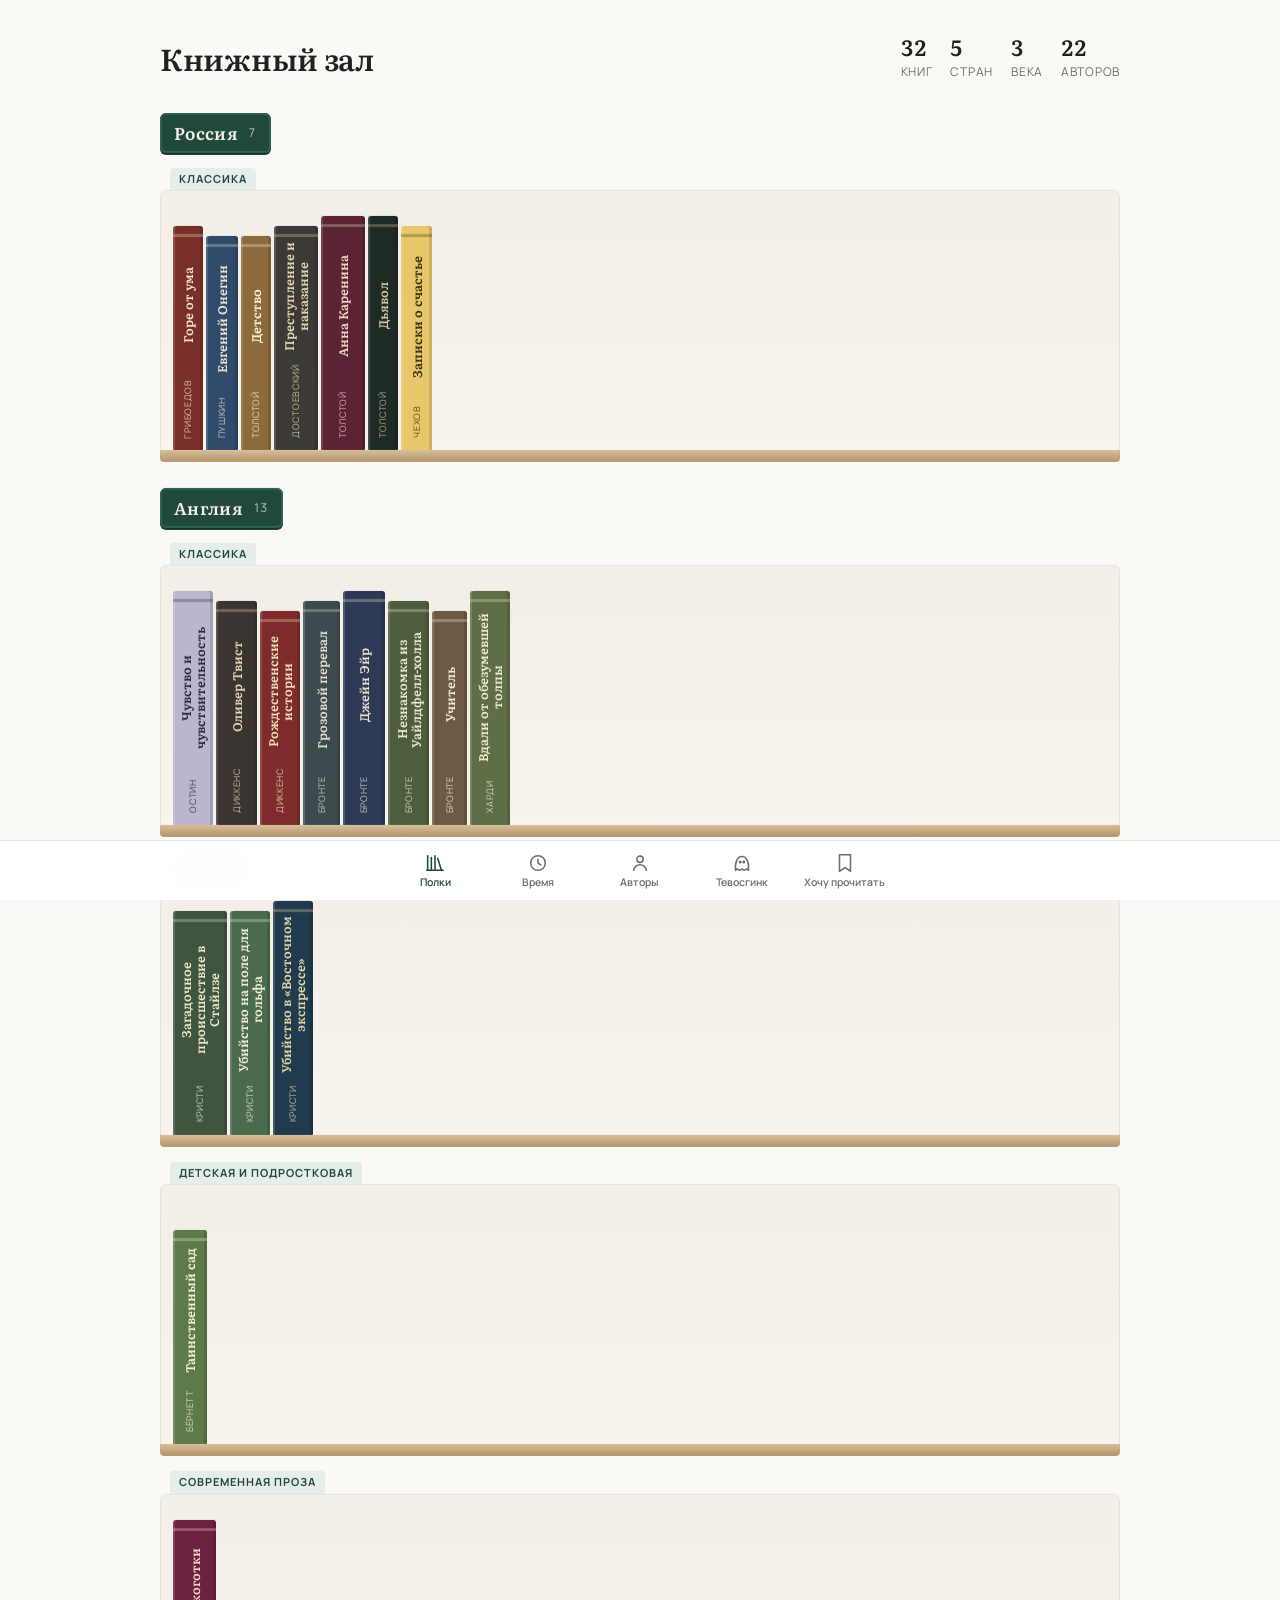
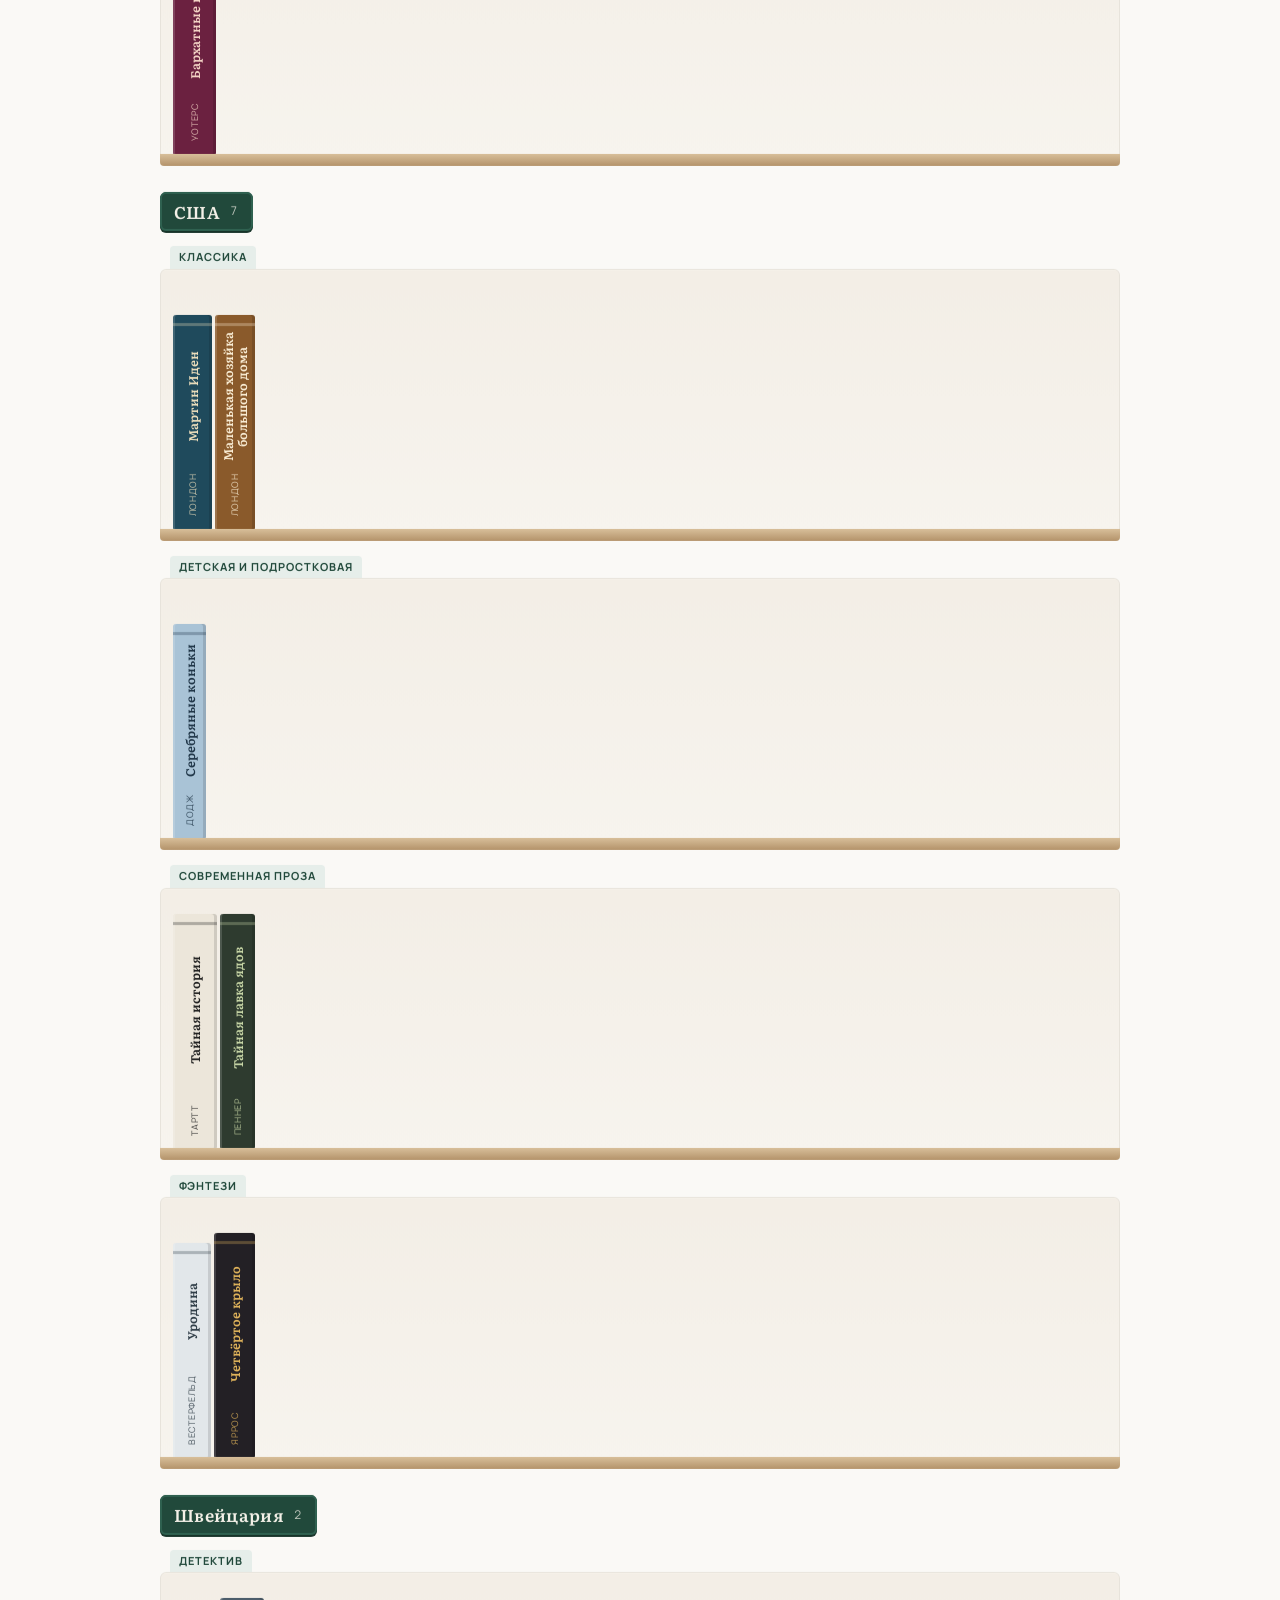
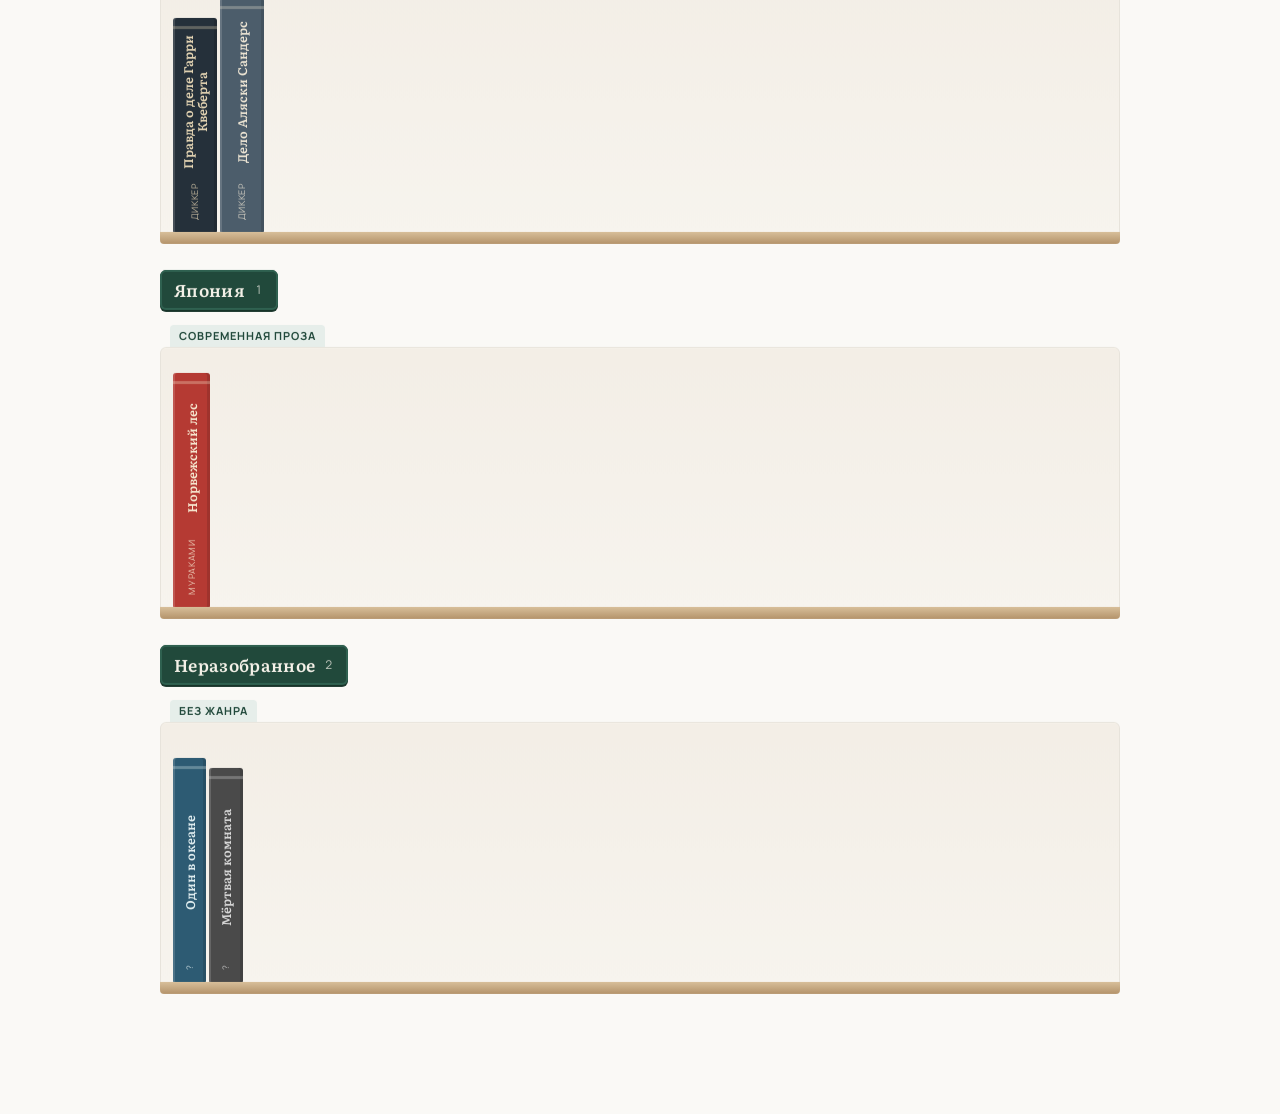
==== commit fa247e09: "Свайп между вкладками, ровная навигация, без оценок на корешках, подбор по признанию Co-Authored-By:" ====
--- a/index.html
+++ b/index.html
@@ -23,12 +23,13 @@
 .top{padding-block:22px 6px;display:flex;align-items:flex-end;justify-content:space-between;gap:12px;flex-wrap:wrap}
 .top h1{font-size:30px;letter-spacing:-.01em}
 .top p{margin:2px 0 0;color:var(--muted);font-size:13px}
-.stats{display:flex;gap:18px;font-variant-numeric:tabular-nums}
+.stats{display:flex;flex-wrap:wrap;gap:12px 18px;font-variant-numeric:tabular-nums}
 .stats div{font-size:12px;color:var(--muted);text-transform:uppercase;letter-spacing:.06em}
 .stats b{display:block;font-family:var(--serif);font-size:22px;color:var(--ink);letter-spacing:0;text-transform:none;font-weight:600}
 
 .view{display:none;animation:fade .3s ease}
-.view.on{display:block}
+.view.on{display:block;will-change:transform}
+html,body{overflow-x:hidden}
 @keyframes fade{from{opacity:.4;transform:translateY(4px)}to{opacity:1;transform:none}}
 
 /* shelves */
@@ -50,7 +51,7 @@
 /* covers */
 .cover{position:relative;border-radius:3px 6px 6px 3px;overflow:hidden;display:flex;flex-direction:column;justify-content:space-between;box-shadow:0 1px 1px rgba(0,0,0,.08),0 10px 24px -10px rgba(30,30,20,.45);flex:none}
 .cover::before{content:"";position:absolute;inset:0 auto 0 0;width:6%;background:linear-gradient(90deg,rgba(0,0,0,.18),rgba(255,255,255,.08));}
-.cover .ct{font-family:var(--serif);font-weight:600;line-height:1.1;position:relative;z-index:1;text-wrap:balance;overflow-wrap:break-word}
+.cover .ct{font-family:var(--serif);font-weight:600;line-height:1.1;position:relative;z-index:1;text-wrap:balance;overflow-wrap:break-word;hyphens:auto;-webkit-hyphens:auto}
 .cover .ca{font-size:.62em;letter-spacing:.1em;text-transform:uppercase;opacity:.85;position:relative;z-index:1;line-height:1.2}
 .cover.mini{padding:0;align-items:center;justify-content:center}
 .cover .ini{font-family:var(--serif);font-weight:600;position:relative;z-index:1}
@@ -123,13 +124,14 @@
 .tl-row .tx span{font-size:13px;color:var(--muted)}
 
 /* authors */
-.authors{display:grid;grid-template-columns:repeat(auto-fill,minmax(270px,1fr));gap:12px;margin-top:20px;align-items:start}
+.authors{display:grid;grid-template-columns:repeat(auto-fill,minmax(min(270px,100%),1fr));gap:12px;margin-top:20px;align-items:start}
 .au-card{background:var(--card);border:1px solid var(--line);border-radius:var(--r);padding:16px;display:flex;flex-direction:column;gap:10px}
 .au-card h3{font-size:18px}
 .au-card .sub{font-size:13px;color:var(--muted);margin-top:-6px}
 .au-books{display:grid;gap:6px}
 .au-book{display:flex;gap:12px;align-items:center;text-align:left;background:none;border:none;padding:4px 0;width:100%}
-.au-book b{font-family:var(--serif);font-weight:600;font-size:15px;line-height:1.25;flex:1;min-width:0}
+.au-book{font-family:var(--serif);font-size:16px;line-height:1.3;color:var(--ink);padding:6px 0;border-top:1px solid var(--line)}
+.au-book:first-child{border-top:none}
 .au-book .r{color:var(--gold);font-weight:700;font-variant-numeric:tabular-nums;flex:none}
 
 /* Тевосгинк */
@@ -164,7 +166,7 @@
 .ask input{flex:1;min-width:0;border:1px solid var(--line);border-radius:12px;padding:12px 14px;font:inherit;background:var(--card);color:var(--ink)}
 .ask input:focus{outline:2px solid var(--gold);outline-offset:0;border-color:transparent}
 .status{font-size:13px;color:var(--muted);margin-top:10px;min-height:20px}
-.letters{display:grid;grid-template-columns:repeat(auto-fill,minmax(280px,1fr));gap:16px;margin-top:8px}
+.letters{display:grid;grid-template-columns:repeat(auto-fill,minmax(min(280px,100%),1fr));gap:16px;margin-top:8px}
 .letter{position:relative;border-radius:16px;background:var(--card);border:1px solid var(--line);overflow:hidden;animation:rise .5s ease both}
 .letter:nth-child(2){animation-delay:.12s}.letter:nth-child(3){animation-delay:.24s}
 @keyframes rise{from{opacity:.2;transform:translateY(14px)}to{opacity:1;transform:none}}
@@ -196,13 +198,14 @@
 .want-head{margin-top:18px;display:flex;justify-content:space-between;align-items:flex-end;gap:14px;flex-wrap:wrap}
 .want-head h2{font-size:26px}
 .want-head p{margin:4px 0 0;color:var(--muted);font-size:14px}
-.now{margin-top:16px;display:flex;gap:14px;align-items:center;background:var(--green);color:#F4F1E8;border-radius:16px;padding:14px}
-.now .tx{min-width:0}
+.now{width:100%;border:none;text-align:left;margin-top:16px;display:flex;gap:14px;align-items:center;background:var(--green);color:#F4F1E8;border-radius:16px;padding:14px}
+.now .tx{min-width:0;flex:1}
+.now .chev{font-size:26px;opacity:.6;padding-right:4px}
 .now .k{font-size:11px;text-transform:uppercase;letter-spacing:.1em;font-weight:700;opacity:.75}
 .now b{display:block;font-family:var(--serif);font-size:19px;font-weight:600;line-height:1.2;margin-top:2px}
 .now span{font-size:13px;opacity:.8}
-.wants{display:grid;grid-template-columns:repeat(auto-fill,minmax(300px,1fr));gap:10px;margin-top:16px}
-.w-item{display:flex;gap:14px;align-items:center;background:var(--card);border:1px solid var(--line);border-radius:16px;padding:12px;text-align:left;width:100%}
+.wants{display:grid;grid-template-columns:repeat(auto-fill,minmax(min(300px,100%),1fr));gap:10px;margin-top:16px}
+.w-item{min-width:0;display:flex;gap:14px;align-items:center;background:var(--card);border:1px solid var(--line);border-radius:16px;padding:12px;text-align:left;width:100%}
 .w-item .tx{flex:1;min-width:0}
 .w-item b{font-family:var(--serif);font-weight:600;font-size:16px;display:block;line-height:1.25}
 .w-item .when{font-size:14px;margin-top:6px}
@@ -212,8 +215,8 @@
 
 /* nav */
 nav.tabs{position:fixed;left:0;right:0;bottom:0;z-index:20;background:rgba(255,255,255,.95);backdrop-filter:blur(10px);border-top:1px solid var(--line);display:flex;justify-content:center;padding:6px 4px calc(6px + env(safe-area-inset-bottom,0px))}
-nav.tabs .in{display:flex;width:100%;max-width:560px}
-nav.tabs button{flex:1;min-width:0;background:none;border:none;padding:5px 1px;display:flex;flex-direction:column;align-items:center;gap:3px;font-size:10.5px;line-height:1.1;font-weight:600;color:var(--muted);text-align:center}
+nav.tabs .in{display:grid;grid-template-columns:repeat(5,minmax(0,1fr));width:100%;max-width:520px;padding-inline:max(4px,env(safe-area-inset-left,0px)) max(4px,env(safe-area-inset-right,0px))}
+nav.tabs button{min-width:0;background:none;border:none;padding:5px 0;justify-content:flex-start;display:flex;flex-direction:column;align-items:center;gap:3px;font-size:10.5px;line-height:1.1;font-weight:600;color:var(--muted);text-align:center}
 nav.tabs button svg{width:22px;height:22px;stroke:currentColor;fill:none;stroke-width:1.7;stroke-linecap:round;stroke-linejoin:round;flex:none}
 nav.tabs button.on{color:var(--green)}
 nav.tabs button.tev.on{color:var(--gold-deep)}
@@ -225,7 +228,7 @@
 
 </head><body><div class="wrap" lang="ru">
   <header class="top" id="top">
-    <div><h1>Книжный зал</h1><p>Всё прочитанное — по странам, жанрам и векам</p></div>
+    <div><h1>Книжный зал</h1></div>
     <div class="stats" id="stats"></div>
   </header>
 
@@ -241,7 +244,7 @@
     </div>
     <div class="tev-intro">
       <h2>Тевосгинк</h2>
-      <p>Он живёт в щели между книгами и по ночам перечитывает всё, что стоит на полках. В его норе больше четырёхсот книг — только те, что получили премии и любовь критиков и читателей много лет подряд. Тиражи он презирает. Вытяни записку или скажи своими словами, чего хочется, — он пришлёт запечатанное письмо.</p>
+      <p hidden>Он живёт в щели между книгами и по ночам перечитывает всё, что стоит на полках. В его норе больше четырёхсот книг — только те, что получили премии и любовь критиков и читателей много лет подряд. Тиражи он презирает. Вытяни записку или скажи своими словами, чего хочется, — он пришлёт запечатанное письмо.</p>
     </div>
     <div class="sec-head">
       <h3>Вытяни записку</h3>
@@ -259,12 +262,10 @@
 
   <section class="view" id="v-want" lang="ru">
     <div class="want-head">
-      <div><h2>Хочу прочитать</h2><p id="wantCount"></p></div>
-      <button class="btn btn-gold" id="pullBtn">Что читать дальше?</button>
+      <div><h2>Хочу прочитать</h2></div>
     </div>
-    <div class="now" id="now"></div>
-    <div class="pulled" id="pulled"></div>
-    <div class="wants" id="wants"></div>
+    <button class="now" id="now" aria-label="Сейчас читаю — подробнее"></button>
+        <div class="wants" id="wants"></div>
   </section>
 </div>
 
@@ -425,7 +426,7 @@
  flow:{t:"Поток",a:"Михай Чиксентмихайи",c:"США",y:1990,g:"nonfic",bg:"#1F5D8C",fg:"#F3E7C9",when:"Читай, когда хочется понять, откуда берётся счастье",why:"Психология состояния, когда занята делом и не замечаешь времени. Хорошая пара к «Запискам о счастье» Чехова."},
  carrie:{t:"Сестра Керри",a:"Теодор Драйзер",c:"США",y:1900,g:"classic",bg:"#C77FB5",fg:"#2E1530",when:"Читай, когда хочется истории о большом городе и мечте",why:"Как «Мартин Иден» (9): человек рвётся наверх в Америке на рубеже веков. Девушка из провинции приезжает в Чикаго за новой жизнью."}
 };
-const NOW_READING={t:"Игра престолов",a:"Джордж Мартин",c:"США",y:1996,g:"fantasy",bg:"#3A2A24",fg:"#E6C27A"};
+const NOW_READING={t:"Игра престолов",a:"Джордж Мартин",c:"США",y:1996,g:"fantasy",bg:"#3A2A24",fg:"#E6C27A",when:"Читай, когда хочется пропасть в другом мире надолго",ann:"Первая книга саги «Песнь льда и огня». Знатные дома Вестероса борются за Железный трон, а с севера надвигается зима, которая может длиться годами. Мартин не жалеет героев — никто здесь не защищён сюжетом.",acclaim:["Локус, лучший роман фэнтези, 1997","Шорт-лист Небьюлы, 1997"]};
 const WHISPERS=["Шшш… Я как раз перебирал твои полки.","Этой ночью я снова перечитал «Анну Каренину». Плакал в переплёт.","Кто-то поставил Мураками ноль. Я его понимаю.","Сёстры Бронте передают привет. Они подождут.","У меня есть кое-что для дождливого вечера.","«Игра престолов»? Смело. Я держу за тебя кулачки — все шесть.","Записки шуршат. Вытяни любую.","В моей норе больше четырёхсот книг. Тиражи меня не впечатляют.","Премии я читаю внимательнее, чем аннотации."];
 
 // ---------- storage: localStorage + (в Telegram) облако ----------
@@ -456,8 +457,8 @@
 function cover(b,w){
   const h=Math.round(w*1.5),g=b.g||"modern";
   if(w<60){const ch=(b.t||"?").replace(/[«»"'\s]/g,"")[0]||"?";return `<div class="cover mini c-${g}" style="width:${w}px;height:${h}px;background:${b.bg};color:${b.fg}"><span class="mo"></span><span class="ini" style="font-size:${Math.round(w*.5)}px">${esc(ch)}</span></div>`}
-  let fs=w/8.2;const L=(b.t||"").length;if(L>16)fs*=.88;if(L>26)fs*=.82;const lw=Math.max(...String(b.t||"").split(/\s+/).map(x=>x.length));fs=Math.min(fs,(w*.74)/(lw*.6));fs=Math.max(8,Math.round(fs*10)/10);
-  return `<div class="cover c-${g}" style="width:${w}px;height:${h}px;padding:${Math.round(h*.09)}px ${Math.round(w*.1)}px ${Math.round(h*.08)}px ${Math.round(w*.13)}px;background:${b.bg};color:${b.fg};font-size:${Math.max(9,Math.round(w/11))}px"><span class="mo"></span><div class="ct" style="font-size:${fs}px">${esc(b.t)}</div><div class="ca">${esc(b.a)}</div></div>`;
+  let fs=w/8.2;const L=(b.t||"").length;if(L>16)fs*=.88;if(L>26)fs*=.82;const lw=Math.max(...String(b.t||"").split(/[\s'-]+/).map(x=>x.length));fs=Math.min(fs,(w*.76)/(lw*.6));fs=Math.max(7,Math.round(fs*10)/10);
+  return `<div class="cover c-${g}" style="width:${w}px;height:${h}px;padding:${Math.round(h*.09)}px ${Math.round(w*.1)}px ${Math.round(h*.08)}px ${Math.round(w*.13)}px;background:${b.bg};color:${b.fg};font-size:${Math.max(9,Math.round(w/11))}px"><span class="mo"></span><div class="ct" style="font-size:${fs}px">${esc(b.t).replace(/'/g,"'\u200b")}</div><div class="ca">${esc(b.a)}</div></div>`;
 }
 function toast(t){const el=$("#toast");el.textContent=t;el.classList.add("on");clearTimeout(toast._t);toast._t=setTimeout(()=>el.classList.remove("on"),2000)}
 
@@ -482,7 +483,7 @@
        byG[g].sort((a,b)=>(a.y||9999)-(b.y||9999)).map(b=>{
          const w=Math.min(44,Math.max(30,Math.round(24+b.pg/30)));const h=214+((b.pg*7)%30);
          const sur=b.a==="Автор не указан"?"?":b.a.split(" ").slice(-1)[0];
-         return `<button class="spine" data-id="${b.id}" style="min-width:${w}px;height:${h}px;background:${b.bg};color:${b.fg}" aria-label="${esc(b.t)}, ${esc(b.a)}">${b.r!=null?`<span class="score">${b.r}</span>`:""}<span class="band"></span><span class="st" style="inline-size:${h-34-sur.length*6.2}px">${esc(b.t)}</span><span class="sa">${esc(sur)}</span></button>`;
+         return `<button class="spine" data-id="${b.id}" style="min-width:${w}px;height:${h}px;background:${b.bg};color:${b.fg}" aria-label="${esc(b.t)}, ${esc(b.a)}"><span class="band"></span><span class="st" style="inline-size:${h-34-sur.length*6.2}px">${esc(b.t)}</span><span class="sa">${esc(sur)}</span></button>`;
        }).join("")}</div><div class="ledge"></div></div>`).join("")+`</div>`;
   }).join("");
 }
@@ -494,15 +495,14 @@
   const undated=BOOKS.filter(b=>!b.y);
   $("#v-time").innerHTML=Object.keys(byCt).map(ct=>`<div class="cent"><h2>${ROMAN[ct]||ct} век <small>${byCt[ct].length} ${plural(byCt[ct].length,"книга","книги","книг")}</small></h2><div class="tl">${
     byCt[ct].map(b=>`<button class="tl-row" data-id="${b.id}"><span class="yr">${b.y}</span>${cover(b,40)}<span class="tx"><b>${esc(b.t)}</b><span>${esc(b.a)} · ${esc(b.c)}${b.r!=null?` · ${b.r}/10`:""}</span></span></button>`).join("")
-  }</div></div>`).join("")+(undated.length?`<p class="status">Без года: ${undated.map(b=>"«"+esc(b.t)+"»").join(", ")}.</p>`:"");
+  }</div></div>`).join("");
 }
 
 // ---------- authors ----------
 function renderAuthors(){
   const by={};BOOKS.filter(b=>b.c!=="Неразобранное").forEach(b=>(by[b.a]=by[b.a]||[]).push(b));
-  const list=Object.entries(by).map(([a,bs])=>{const rs=bs.filter(b=>b.r!=null).map(b=>b.r);return{a,bs,avg:rs.length?rs.reduce((x,y)=>x+y,0)/rs.length:null}})
-    .sort((x,y)=>(y.bs.length-x.bs.length)||((y.avg??-1)-(x.avg??-1)));
-  $("#v-authors").innerHTML=`<div class="authors">${list.map(x=>`<div class="au-card"><h3>${esc(x.a)}</h3><div class="sub">${esc(x.bs[0].c)} · ${x.bs.length} ${plural(x.bs.length,"книга","книги","книг")}${x.avg!=null?` · средняя ${Number.isInteger(x.avg)?x.avg:x.avg.toFixed(1)}`:""}</div><div class="au-books">${x.bs.map(b=>`<button class="au-book" data-id="${b.id}">${cover(b,34)}<b>${esc(b.t)}</b>${b.r!=null?`<span class="r">${b.r}</span>`:""}</button>`).join("")}</div></div>`).join("")}</div>`;
+  const list=Object.entries(by).sort((x,y)=>(y[1].length-x[1].length)||x[0].localeCompare(y[0],"ru"));
+  $("#v-authors").innerHTML=`<div class="authors">${list.map(([a,bs])=>`<div class="au-card"><h3>${esc(a)}</h3><div class="au-books">${bs.map(b=>`<button class="au-book" data-id="${b.id}">${esc(b.t)}</button>`).join("")}</div></div>`).join("")}</div>`;
 }
 
 // ---------- sheets ----------
@@ -693,9 +693,6 @@
   let m=0;Object.entries(q.tags).forEach(([t,w])=>{if(b.tags.includes(t))m+=2*w});
   if(Object.keys(q.tags).length&&m===0&&!q.g&&!q.c)return null;
   let s=m+b.q*1.6+(b.acclaim.length?0.6:0);
-  b.tags.forEach(t=>s+=(tagAff[t]||0)*0.5);
-  s+=(genAff[b.g]||0)*0.8+(authAff[b.a]>0?0.8:0);
-  if(b.heavy===2&&!q.tags["грустное"]&&!q.tags["мрачное"])s-=1;
   return s;
 }
 function pickFor(q,n=3,shuffle=0){
@@ -709,10 +706,6 @@
   const parts=[];
   const hit=q.says.slice(0,2);
   if(hit.length)parts.push(`Ты хотела ${hit.join(" и ")} — ${b.tags.slice(0,2).join(", ")} здесь в центре.`);
-  if((q.tags["драконы"]||q.tags["ромэнтези"])&&b.g==="fantasy")parts.push("После «Четвёртого крыла» — то, что ценят жюри и критики, а не только BookTok.");
-  const link=LOVED.find(l=>(TASTE_TAGS[l.id]||[]).some(t=>b.tags.includes(t)&&!["светлое","мрачное","атмосферное"].includes(t)));
-  if(link&&parts.length<2)parts.push(`Как и в «${link.t}», ${(TASTE_TAGS[link.id]||[]).find(t=>b.tags.includes(t))} — то, что ты любишь.`);
-  if(authAff[b.a]>0)parts.push(`Автор, которого ты уже любишь.`);
   return parts.join(" ");
 }
 const MOOD_POOL=[
@@ -768,20 +761,14 @@
 
 // ---------- Хочу прочитать ----------
 function renderWant(){
-  $("#wantCount").textContent=want.length?`${want.length} ${plural(want.length,"книга ждёт","книги ждут","книг ждут")} своего часа`:"";
-  $("#now").innerHTML=`${cover(NOW_READING,56)}<div class="tx"><div class="k">Сейчас читаю</div><b>${esc(NOW_READING.t)}</b><span>${esc(NOW_READING.a)}</span></div>`;
+  $("#now").innerHTML=`${cover(NOW_READING,64)}<div class="tx"><div class="k">Сейчас читаю</div><b>${esc(NOW_READING.t)}</b><span>${esc(NOW_READING.a)}</span></div><span class="chev" aria-hidden="true">›</span>`;
   $("#wants").innerHTML=want.length?want.map((s,i)=>`<button class="w-item" data-w="${i}">${cover(s,64)}<span class="tx"><b>${esc(s.t)}</b><span class="by">${esc(s.a)}</span><span class="when" style="display:block">${esc(s.when)}</span>${s.from?`<span class="from" style="display:block">Тевосгинк · ${esc(s.from)}</span>`:""}</span></button>`).join(""):`<div class="empty">Список пуст. Загляни к Тевосгинку — он подбросит что-нибудь.</div>`;
-  $("#pullBtn").disabled=!want.length;
-}
+}
+$("#now").addEventListener("click",()=>{const s=NOW_READING;haptic();openSheet(`<div class="bk">${cover(s,112)}<div class="bk-meta"><h3>${esc(s.t)}</h3><div class="au">${esc(s.a)}</div><div class="chips"><span class="chip">${esc(s.c)}</span><span class="chip">${s.y}</span><span class="chip">${GEN[s.g]}</span><span class="chip">Читаю сейчас</span></div></div></div><div class="when">${esc(s.when)}</div><div class="ann" style="margin-top:10px">${esc(s.ann)}</div><div class="acc" style="margin-top:10px">${s.acclaim.map(a=>`<span>${esc(a)}</span>`).join("")}</div>`)});
 $("#wants").addEventListener("click",e=>{const b=e.target.closest("[data-w]");if(b)openWant(+b.dataset.w)});
-$("#pullBtn").onclick=()=>{
-  if(!want.length)return;haptic("medium");const s=want[Math.floor(Math.random()*want.length)];
-  $("#pulled").innerHTML=letter(s,true);
-  $("#pulled .env").onclick=e=>{haptic("medium");e.currentTarget.closest(".letter").classList.add("open")};
-};
 
 // ---------- nav ----------
-function go(v){
+var go=function(v){
   document.querySelectorAll("nav.tabs button").forEach(x=>x.classList.toggle("on",x.dataset.v===v));
   document.querySelectorAll(".view").forEach(el=>el.classList.toggle("on",el.id==="v-"+v));
   $("#top").style.display=(v==="shelves"||v==="time"||v==="authors")?"":"none";
@@ -790,10 +777,33 @@
 document.querySelectorAll("nav.tabs button").forEach(btn=>btn.addEventListener("click",()=>{haptic();go(btn.dataset.v)}));
 document.addEventListener("click",e=>{const t=e.target.closest(".spine,.tl-row,.au-book");if(t)openBook(t.dataset.id)});
 
+// ---------- свайп между вкладками ----------
+const ORDER=["shelves","time","authors","tev","want"];let curView="shelves";
+const _go=go;go=function(v){curView=v;_go(v)};
+(function(){
+  let x0=0,y0=0,t0=0,mode=null,dx=0,el=null;
+  const blocked=t=>t.closest(".shelf,input,.stories,.scrim.on,nav.tabs");
+  document.addEventListener("touchstart",e=>{if(e.touches.length!==1||blocked(e.target)||story||sheetOpen){mode="off";return}
+    const p=e.touches[0];x0=p.clientX;y0=p.clientY;t0=Date.now();mode=null;dx=0;el=document.getElementById("v-"+curView)},{passive:true});
+  document.addEventListener("touchmove",e=>{if(mode==="off"||mode==="v")return;const p=e.touches[0];dx=p.clientX-x0;const dy=p.clientY-y0;
+    if(!mode){if(Math.abs(dx)>10&&Math.abs(dx)>Math.abs(dy)*1.3)mode="h";else if(Math.abs(dy)>10){mode="v";return}else return}
+    e.preventDefault();const i=ORDER.indexOf(curView),edge=(dx>0&&i===0)||(dx<0&&i===ORDER.length-1);
+    el.style.transition="none";el.style.transform=`translateX(${edge?dx*.25:dx}px)`;el.style.opacity=String(1-Math.min(.35,Math.abs(dx)/900))},{passive:false});
+  document.addEventListener("touchend",()=>{if(mode!=="h"){mode=null;return}
+    const i=ORDER.indexOf(curView),fast=Math.abs(dx)/(Date.now()-t0)>.45,dir=dx<0?1:-1,ni=i+dir;
+    if((Math.abs(dx)>window.innerWidth*.22||(fast&&Math.abs(dx)>40))&&ni>=0&&ni<ORDER.length){
+      el.style.transition="transform .18s ease-out,opacity .18s";el.style.transform=`translateX(${-dir*window.innerWidth}px)`;el.style.opacity="0";
+      const old=el;setTimeout(()=>{old.style.transition="";old.style.transform="";old.style.opacity="";haptic();go(ORDER[ni]);
+        const nv=document.getElementById("v-"+ORDER[ni]);nv.style.transition="none";nv.style.transform=`translateX(${dir*60}px)`;nv.style.opacity=".4";
+        requestAnimationFrame(()=>requestAnimationFrame(()=>{nv.style.transition="transform .22s ease-out,opacity .22s";nv.style.transform="";nv.style.opacity=""}))},170);
+    }else{el.style.transition="transform .2s ease-out,opacity .2s";el.style.transform="";el.style.opacity=""}
+    mode=null});
+})();
+
 // ---------- Telegram ----------
 function syncBack(){if(!TG||!TG.BackButton)return;(story||sheetOpen)?TG.BackButton.show():TG.BackButton.hide()}
 if(TG){
-  try{TG.ready();TG.expand();TG.setHeaderColor&&TG.setHeaderColor("#FAF9F6");TG.setBackgroundColor&&TG.setBackgroundColor("#FAF9F6");TG.BackButton.onClick(()=>{story?closeStories():closeSheet()})}catch(e){}
+  try{TG.ready();TG.expand();TG.disableVerticalSwipes&&TG.disableVerticalSwipes();TG.setHeaderColor&&TG.setHeaderColor("#FAF9F6");TG.setBackgroundColor&&TG.setBackgroundColor("#FAF9F6");TG.BackButton.onClick(()=>{story?closeStories():closeSheet()})}catch(e){}
   try{TG.CloudStorage.getItem("want",(err,val)=>{if(!err&&val){try{const ids=JSON.parse(val);if(Array.isArray(ids)&&ids.length){const extra=want.filter(w=>!LIB[w.id]);want=[...extra,...hydrate(ids)];renderWant()}}catch(e){}}})}catch(e){}
 }
 
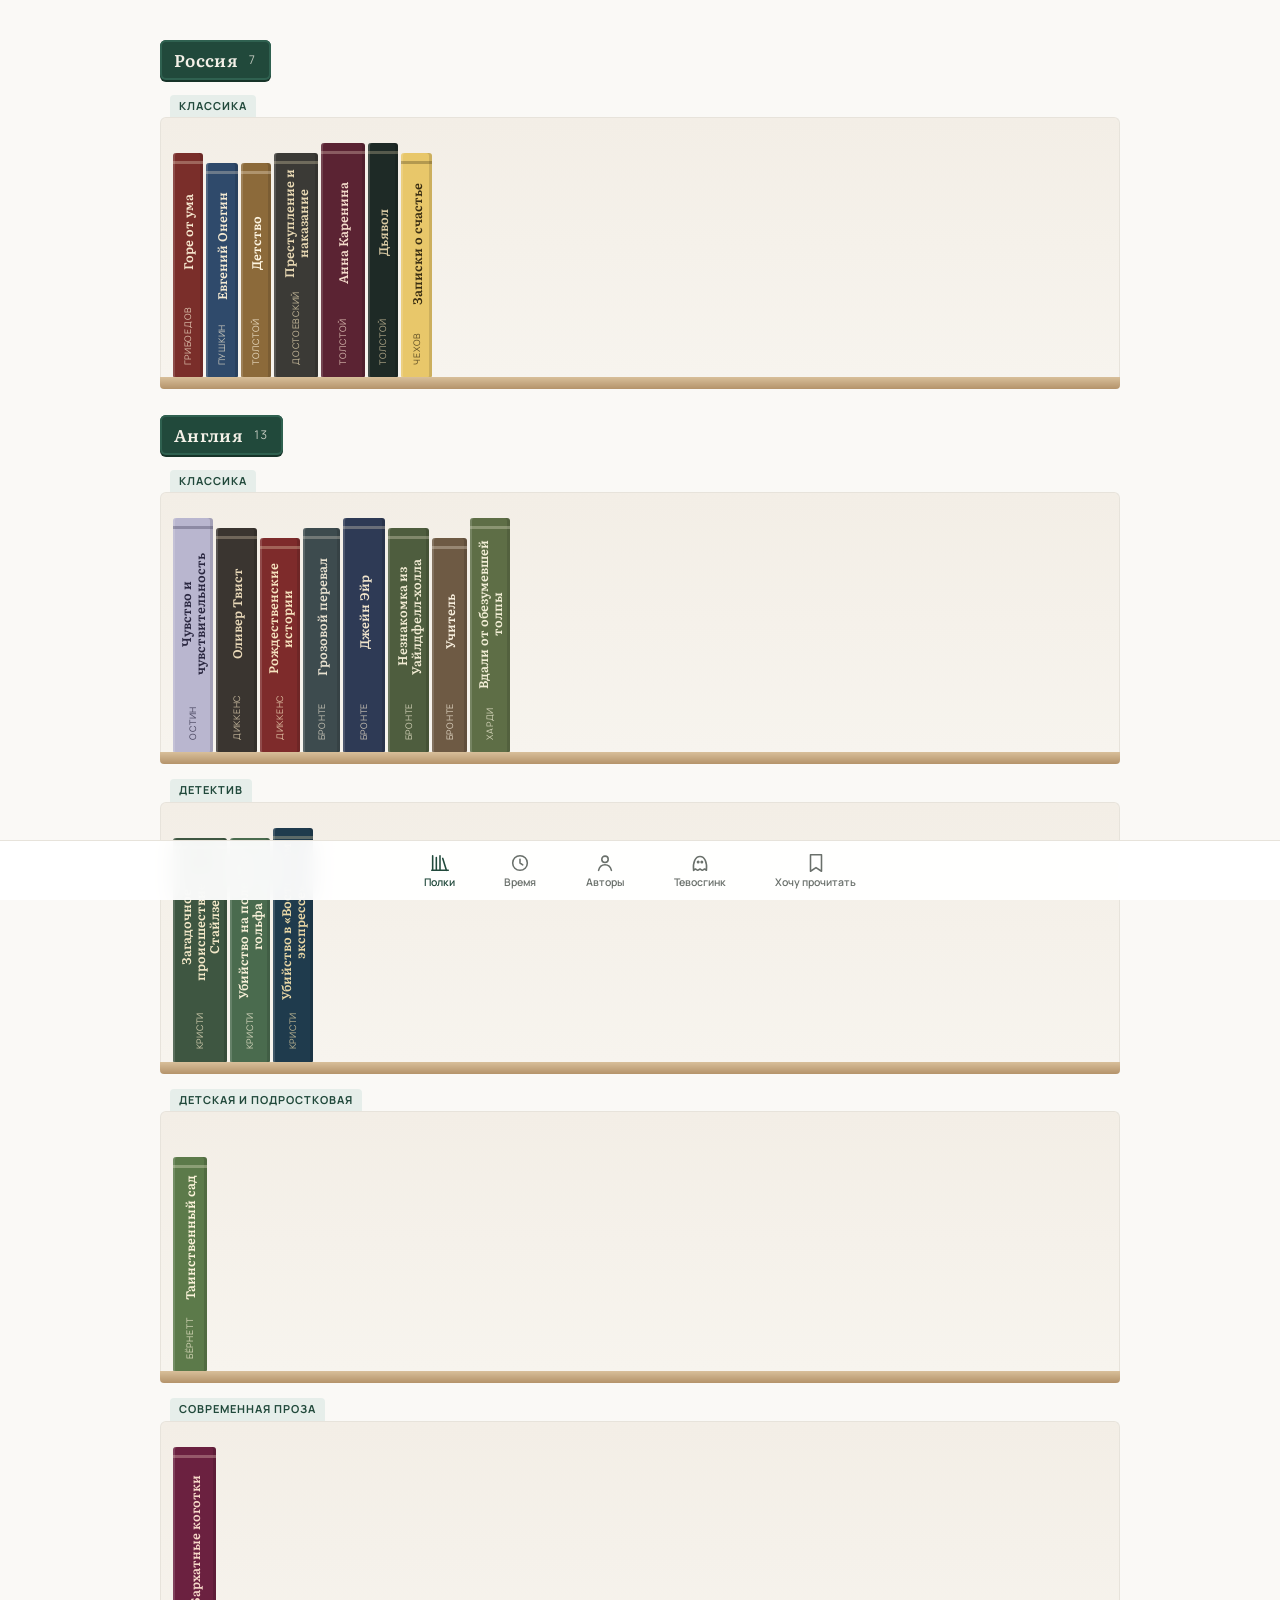
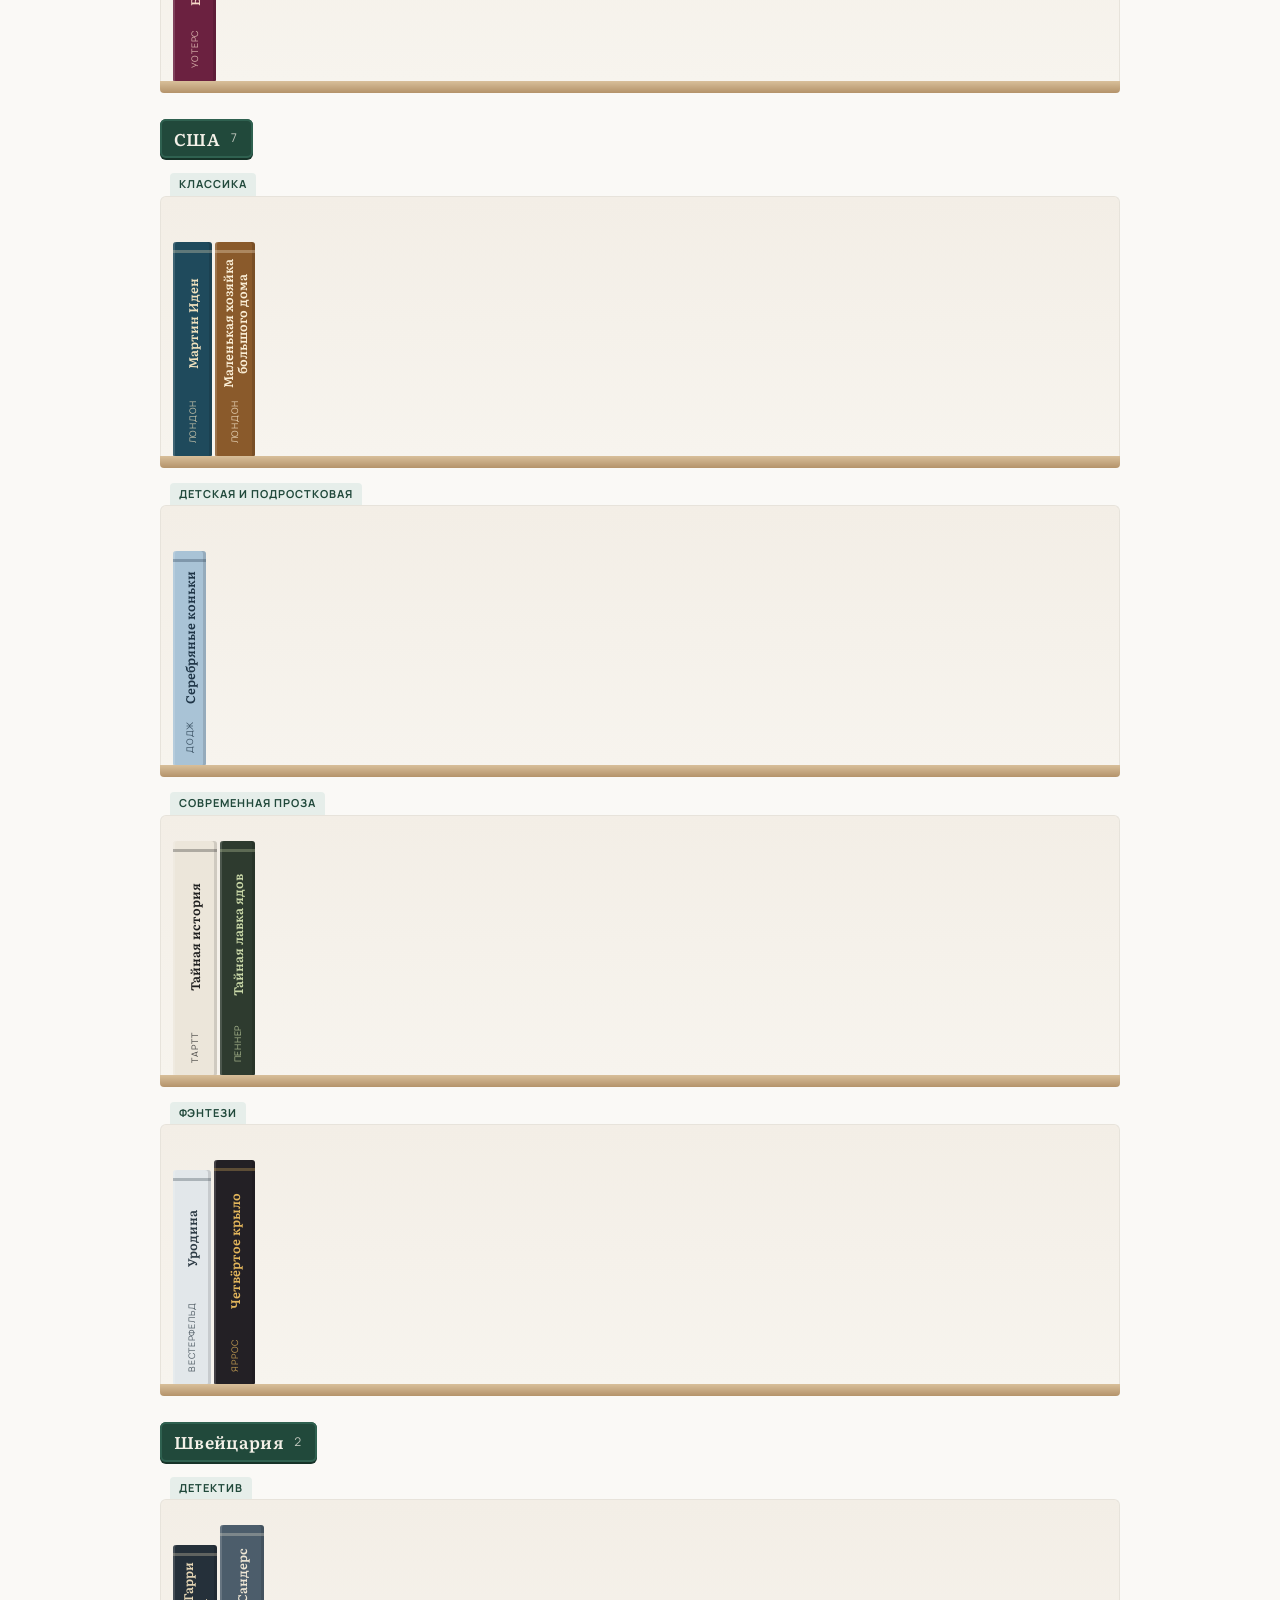
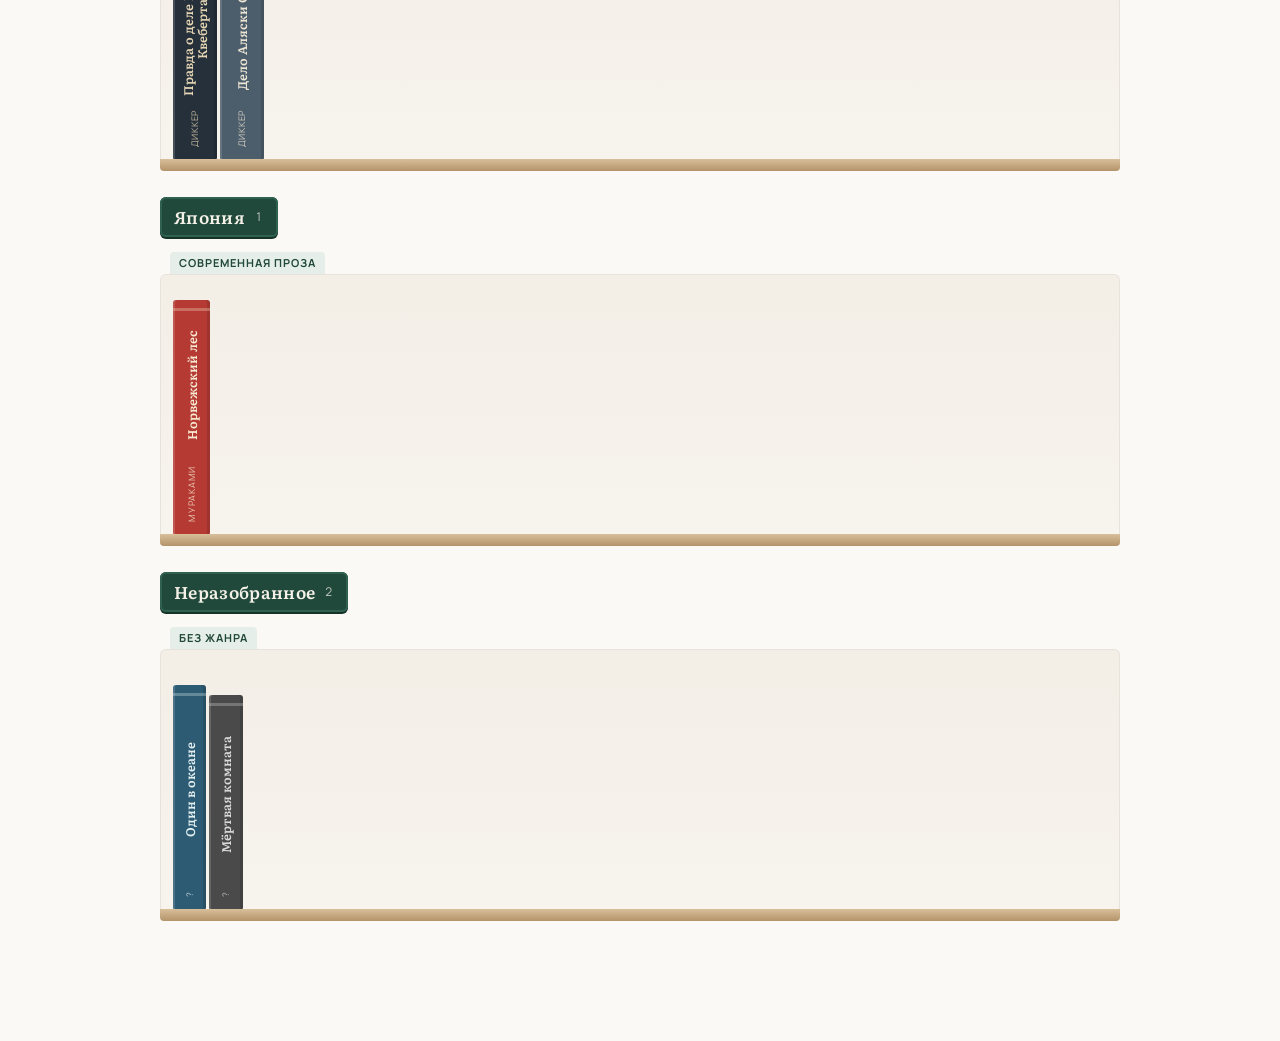
==== commit 1a4612a0: "Без шапки со статистикой, прежние карточки авторов, ровные отступы в нижней панели Co-Authored-By: C" ====
--- a/index.html
+++ b/index.html
@@ -27,13 +27,14 @@
 .stats div{font-size:12px;color:var(--muted);text-transform:uppercase;letter-spacing:.06em}
 .stats b{display:block;font-family:var(--serif);font-size:22px;color:var(--ink);letter-spacing:0;text-transform:none;font-weight:600}
 
-.view{display:none;animation:fade .3s ease}
-.view.on{display:block;will-change:transform}
+.view{display:none;padding-top:12px;animation:fade .3s ease}
+.view.on{display:block;will-change:transform;padding-top:max(12px,env(safe-area-inset-top,0px))}
 html,body{overflow-x:hidden}
 @keyframes fade{from{opacity:.4;transform:translateY(4px)}to{opacity:1;transform:none}}
 
 /* shelves */
 .country{margin-block:26px 8px}
+#v-shelves>.country:first-child{margin-top:20px}
 .sign{display:inline-flex;align-items:center;gap:10px;background:var(--green);color:#F4F1E8;padding:7px 16px 7px 14px;border-radius:6px;box-shadow:inset 0 0 0 2px #2F6150,0 2px 0 #163328}
 .sign h2{font-size:17px;font-weight:600;letter-spacing:.02em}
 .sign span{font-size:12px;opacity:.75;font-variant-numeric:tabular-nums}
@@ -130,8 +131,7 @@
 .au-card .sub{font-size:13px;color:var(--muted);margin-top:-6px}
 .au-books{display:grid;gap:6px}
 .au-book{display:flex;gap:12px;align-items:center;text-align:left;background:none;border:none;padding:4px 0;width:100%}
-.au-book{font-family:var(--serif);font-size:16px;line-height:1.3;color:var(--ink);padding:6px 0;border-top:1px solid var(--line)}
-.au-book:first-child{border-top:none}
+.au-book b{font-family:var(--serif);font-weight:600;font-size:15px;line-height:1.25;flex:1;min-width:0}
 .au-book .r{color:var(--gold);font-weight:700;font-variant-numeric:tabular-nums;flex:none}
 
 /* Тевосгинк */
@@ -215,22 +215,19 @@
 
 /* nav */
 nav.tabs{position:fixed;left:0;right:0;bottom:0;z-index:20;background:rgba(255,255,255,.95);backdrop-filter:blur(10px);border-top:1px solid var(--line);display:flex;justify-content:center;padding:6px 4px calc(6px + env(safe-area-inset-bottom,0px))}
-nav.tabs .in{display:grid;grid-template-columns:repeat(5,minmax(0,1fr));width:100%;max-width:520px;padding-inline:max(4px,env(safe-area-inset-left,0px)) max(4px,env(safe-area-inset-right,0px))}
-nav.tabs button{min-width:0;background:none;border:none;padding:5px 0;justify-content:flex-start;display:flex;flex-direction:column;align-items:center;gap:3px;font-size:10.5px;line-height:1.1;font-weight:600;color:var(--muted);text-align:center}
+nav.tabs .in{display:flex;justify-content:space-between;width:100%;max-width:460px;padding-inline:max(14px,env(safe-area-inset-left,0px)) max(14px,env(safe-area-inset-right,0px))}
+nav.tabs button{flex:none;white-space:nowrap;background:none;border:none;padding:5px 0;justify-content:flex-start;display:flex;flex-direction:column;align-items:center;gap:3px;font-size:10.5px;line-height:1.1;font-weight:600;color:var(--muted);text-align:center}
 nav.tabs button svg{width:22px;height:22px;stroke:currentColor;fill:none;stroke-width:1.7;stroke-linecap:round;stroke-linejoin:round;flex:none}
 nav.tabs button.on{color:var(--green)}
 nav.tabs button.tev.on{color:var(--gold-deep)}
 .toast{position:fixed;left:50%;bottom:calc(90px + env(safe-area-inset-bottom,0px));transform:translate(-50%,20px);background:var(--ink);color:#fff;padding:10px 16px;border-radius:12px;font-size:14px;opacity:0;transition:all .25s;z-index:50;pointer-events:none}
 .toast.on{opacity:1;transform:translate(-50%,0)}
 @media (prefers-reduced-motion:reduce){*{animation:none!important;transition:none!important}}
+@media (max-width:350px){nav.tabs button{font-size:9.5px}nav.tabs .in{padding-inline:10px}}
 @media (max-width:520px){.top h1{font-size:26px}.bk h3{font-size:20px}.notes{grid-template-columns:1fr 1fr}}
 </style>
 
 </head><body><div class="wrap" lang="ru">
-  <header class="top" id="top">
-    <div><h1>Книжный зал</h1></div>
-    <div class="stats" id="stats"></div>
-  </header>
 
   <section class="view on" id="v-shelves"></section>
   <section class="view" id="v-time"></section>
@@ -468,7 +465,7 @@
   const countries=new Set(known.map(b=>b.c)).size;
   const cents=new Set(known.filter(b=>b.y).map(b=>centuryOf(b.y))).size;
   const authors=new Set(known.map(b=>b.a)).size;
-  $("#stats").innerHTML=`<div><b>${BOOKS.length}</b>книг</div><div><b>${countries}</b>стран</div><div><b>${cents}</b>века</div><div><b>${authors}</b>авторов</div>`;
+  if($("#stats"))$("#stats").innerHTML=`<div><b>${BOOKS.length}</b>книг</div><div><b>${countries}</b>стран</div><div><b>${cents}</b>века</div><div><b>${authors}</b>авторов</div>`;
 })();
 
 // ---------- shelves ----------
@@ -502,7 +499,7 @@
 function renderAuthors(){
   const by={};BOOKS.filter(b=>b.c!=="Неразобранное").forEach(b=>(by[b.a]=by[b.a]||[]).push(b));
   const list=Object.entries(by).sort((x,y)=>(y[1].length-x[1].length)||x[0].localeCompare(y[0],"ru"));
-  $("#v-authors").innerHTML=`<div class="authors">${list.map(([a,bs])=>`<div class="au-card"><h3>${esc(a)}</h3><div class="au-books">${bs.map(b=>`<button class="au-book" data-id="${b.id}">${esc(b.t)}</button>`).join("")}</div></div>`).join("")}</div>`;
+  $("#v-authors").innerHTML=`<div class="authors">${list.map(([a,bs])=>`<div class="au-card"><h3>${esc(a)}</h3><div class="sub">${esc(bs[0].c)} · ${bs.length} ${plural(bs.length,"книга","книги","книг")}</div><div class="au-books">${bs.map(b=>`<button class="au-book" data-id="${b.id}">${cover(b,34)}<b>${esc(b.t)}</b></button>`).join("")}</div></div>`).join("")}</div>`;
 }
 
 // ---------- sheets ----------
@@ -771,7 +768,7 @@
 var go=function(v){
   document.querySelectorAll("nav.tabs button").forEach(x=>x.classList.toggle("on",x.dataset.v===v));
   document.querySelectorAll(".view").forEach(el=>el.classList.toggle("on",el.id==="v-"+v));
-  $("#top").style.display=(v==="shelves"||v==="time"||v==="authors")?"":"none";
+  
   window.scrollTo({top:0});
 }
 document.querySelectorAll("nav.tabs button").forEach(btn=>btn.addEventListener("click",()=>{haptic();go(btn.dataset.v)}));
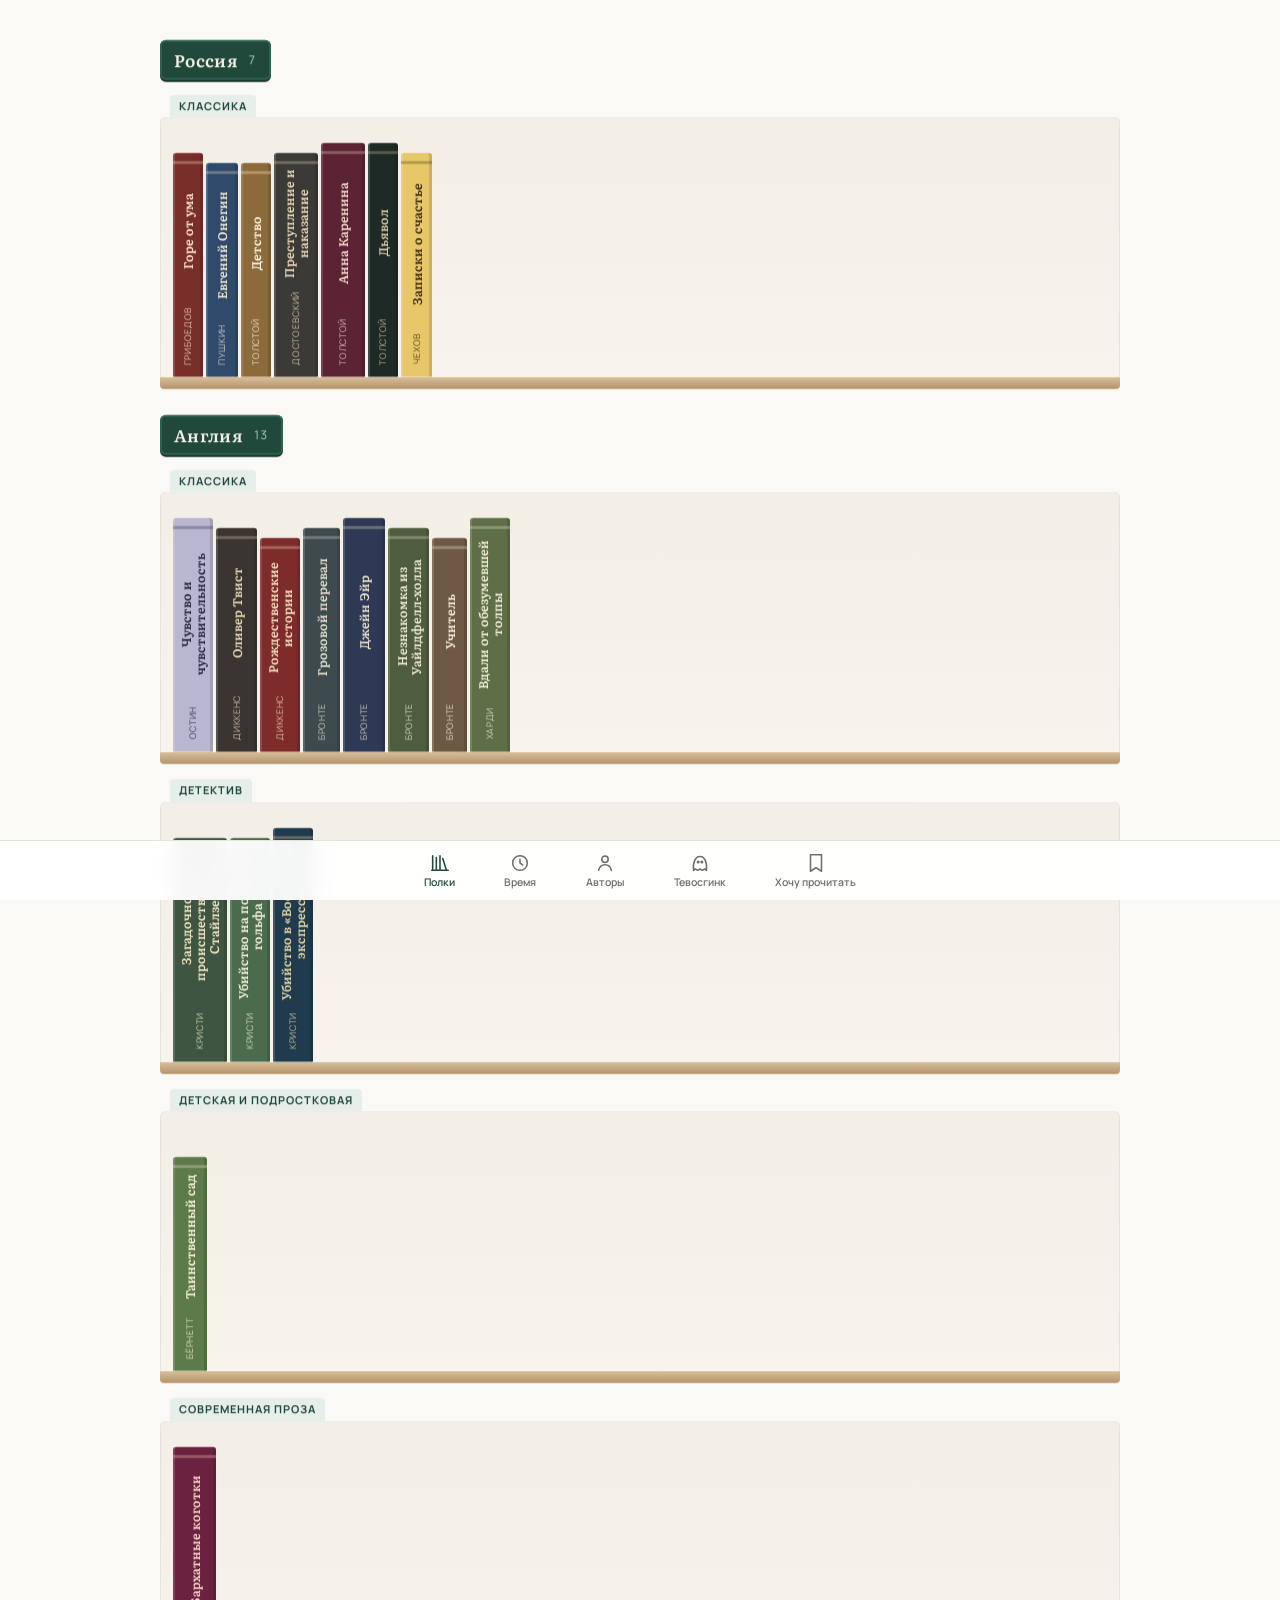
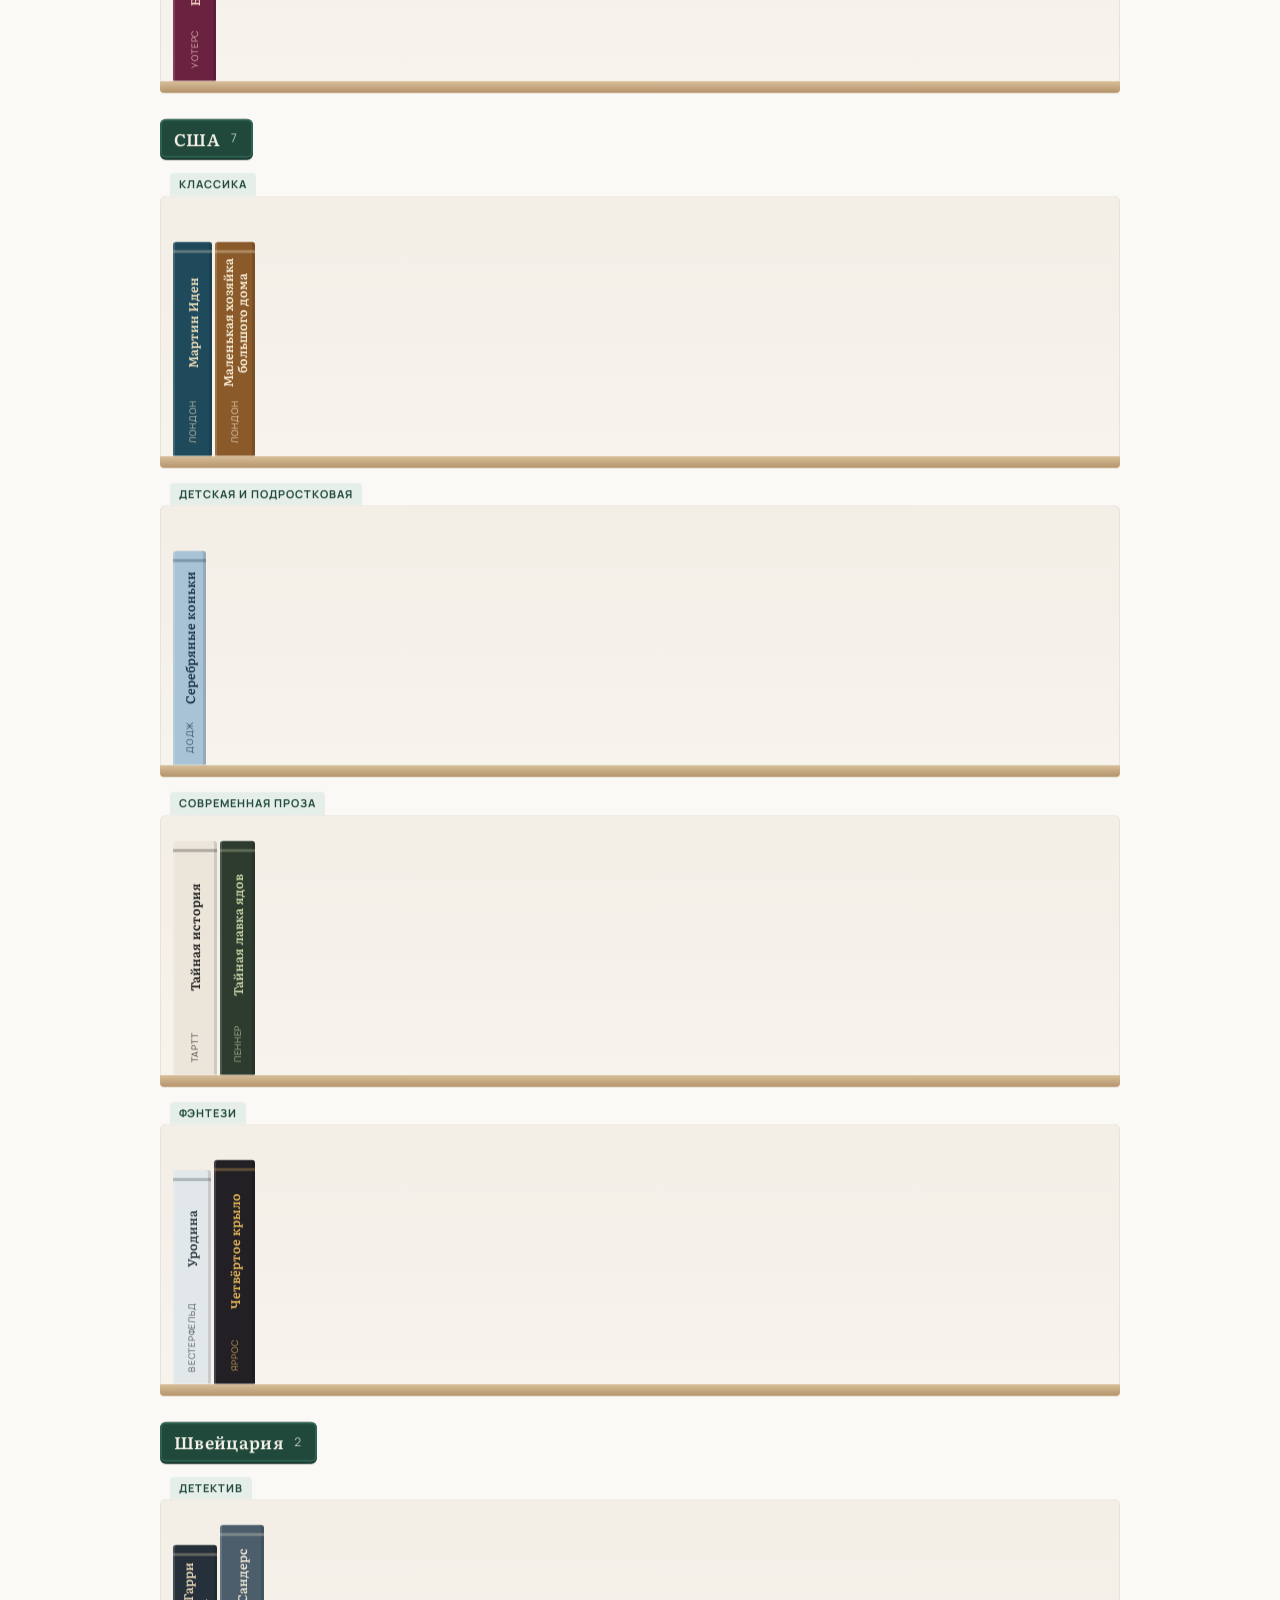
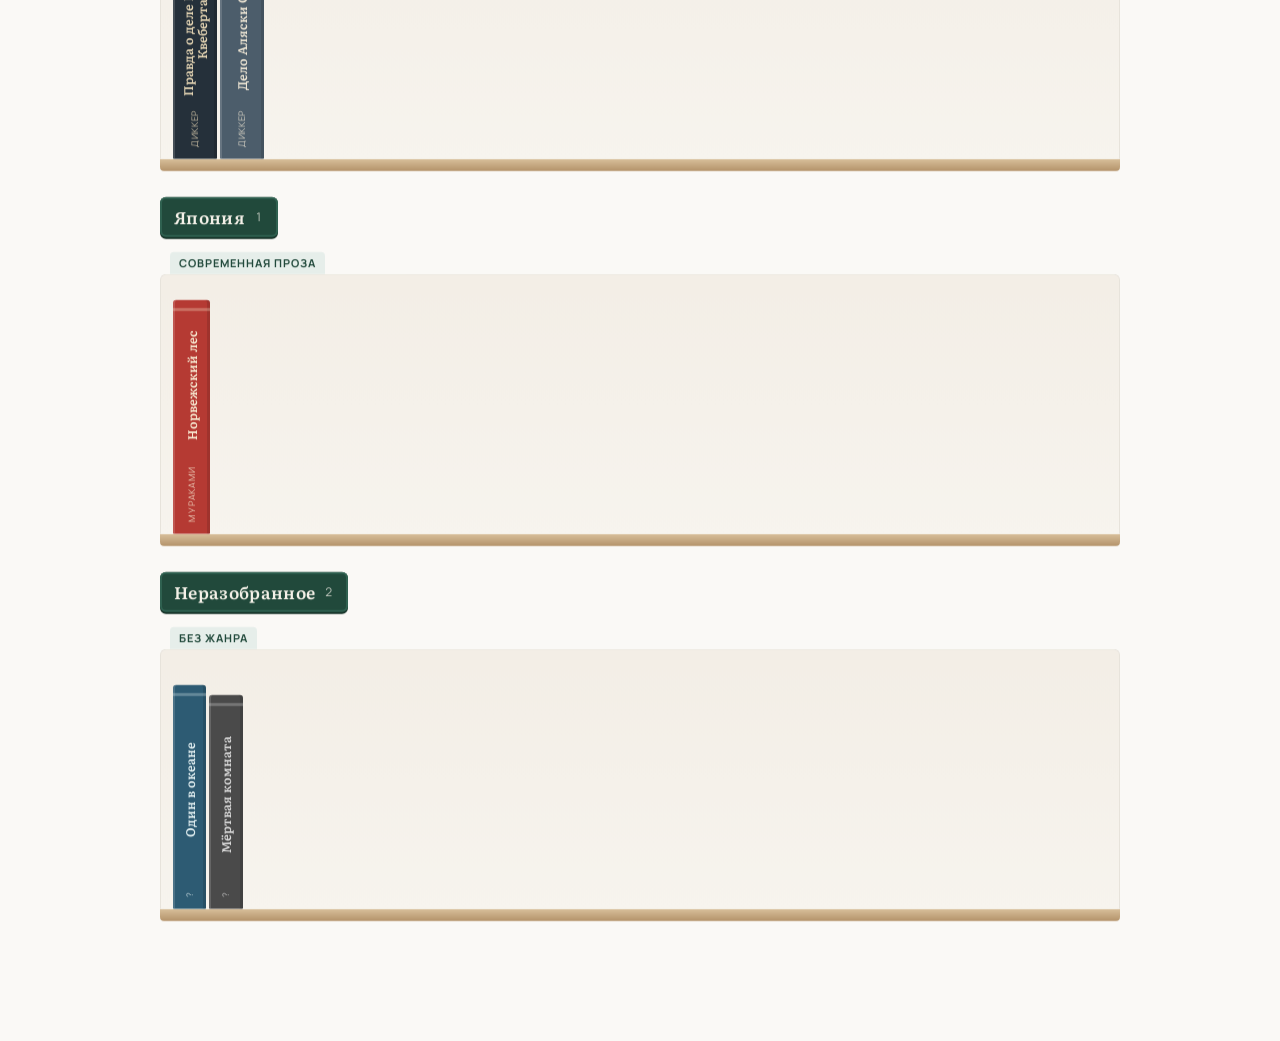
==== commit dcf954c6: "Загрузчик без кэша: Telegram всегда открывает свежую версию Co-Authored-By: Claude Opus 5.5 <noreply" ====
--- a/index.html
+++ b/index.html
@@ -1,810 +1,5 @@
-<!doctype html><html lang="ru"><head><meta charset="utf-8"><meta name="viewport" content="width=device-width,initial-scale=1,viewport-fit=cover"><script src="https://telegram.org/js/telegram-web-app.js"></script><title>Книжный зал</title>
-<link rel="preconnect" href="https://fonts.googleapis.com">
-<link rel="preconnect" href="https://fonts.gstatic.com" crossorigin>
-<link rel="stylesheet" href="https://fonts.googleapis.com/css2?family=Literata:ital,opsz,wght@0,7..72,400..700;1,7..72,400..600&family=Manrope:wght@400;500;600;700&display=swap">
-<style>
-/* Layout: a daylight bookstore — enamel country signs over oak shelves, spines you pull out; bottom tab bar like an app. Light-only by choice. */
-:root{
-  color-scheme: light;
-  --paper:#FAF9F6; --card:#FFFFFF; --ink:#1D2320; --muted:#6A706B; --line:#E7E3DB;
-  --green:#21493B; --green-soft:#E6EEEA; --oak:#D8BF9A; --oak-dark:#B4936A; --gold:#B5843A; --gold-deep:#8E6326; --gold-soft:#F6EBDA; --slip:#FFFDF7;
-  --serif:"Literata", Georgia, "Times New Roman", serif;
-  --sans:"Manrope", "Segoe UI", system-ui, -apple-system, sans-serif;
-  --r:14px;
-}
-*{box-sizing:border-box}
-html,body{background:var(--paper);color:var(--ink)}
-body{font-family:var(--sans);font-size:15px;line-height:1.5;padding-inline:16px;padding-block:0 104px;-webkit-tap-highlight-color:transparent}
-.wrap{max-width:960px;margin:0 auto}
-button{font:inherit;color:inherit;cursor:pointer}
-button:focus-visible,.spine:focus-visible{outline:2px solid var(--gold);outline-offset:2px}
-h1,h2,h3{font-family:var(--serif);font-weight:600;text-wrap:balance;margin:0}
-
-.top{padding-block:22px 6px;display:flex;align-items:flex-end;justify-content:space-between;gap:12px;flex-wrap:wrap}
-.top h1{font-size:30px;letter-spacing:-.01em}
-.top p{margin:2px 0 0;color:var(--muted);font-size:13px}
-.stats{display:flex;flex-wrap:wrap;gap:12px 18px;font-variant-numeric:tabular-nums}
-.stats div{font-size:12px;color:var(--muted);text-transform:uppercase;letter-spacing:.06em}
-.stats b{display:block;font-family:var(--serif);font-size:22px;color:var(--ink);letter-spacing:0;text-transform:none;font-weight:600}
-
-.view{display:none;padding-top:12px;animation:fade .3s ease}
-.view.on{display:block;will-change:transform;padding-top:max(12px,env(safe-area-inset-top,0px))}
-html,body{overflow-x:hidden}
-@keyframes fade{from{opacity:.4;transform:translateY(4px)}to{opacity:1;transform:none}}
-
-/* shelves */
-.country{margin-block:26px 8px}
-#v-shelves>.country:first-child{margin-top:20px}
-.sign{display:inline-flex;align-items:center;gap:10px;background:var(--green);color:#F4F1E8;padding:7px 16px 7px 14px;border-radius:6px;box-shadow:inset 0 0 0 2px #2F6150,0 2px 0 #163328}
-.sign h2{font-size:17px;font-weight:600;letter-spacing:.02em}
-.sign span{font-size:12px;opacity:.75;font-variant-numeric:tabular-nums}
-.genre{margin-top:14px}
-.genre-label{display:inline-block;font-size:11px;font-weight:700;text-transform:uppercase;letter-spacing:.09em;color:var(--green);background:var(--green-soft);padding:3px 9px;border-radius:4px 4px 0 0;margin-left:10px}
-.shelf{position:relative;display:flex;align-items:flex-end;gap:3px;padding:16px 12px 0;min-height:260px;overflow-x:auto;scrollbar-width:thin;background:linear-gradient(#F3EEE6,#F7F4EE);border-radius:6px 6px 0 0;border:1px solid var(--line);border-bottom:none}
-.ledge{height:12px;background:linear-gradient(var(--oak),var(--oak-dark));border-radius:0 0 4px 4px;box-shadow:0 6px 10px -6px rgba(80,55,20,.45)}
-.spine{flex:none;border:none;padding:12px 6px 12px;border-radius:3px 3px 1px 1px;display:flex;flex-direction:column;align-items:center;justify-content:space-between;gap:8px;transition:transform .2s ease;position:relative;box-shadow:inset -3px 0 0 rgba(0,0,0,.12),inset 2px 0 0 rgba(255,255,255,.15)}
-.spine:hover{transform:translateY(-8px) rotate(-1.5deg)}
-.spine .st{writing-mode:vertical-rl;transform:rotate(180deg);font-family:var(--serif);font-weight:600;font-size:12.5px;line-height:1.12;white-space:normal;text-align:center}
-.spine .sa{writing-mode:vertical-rl;transform:rotate(180deg);font-size:9px;letter-spacing:.08em;text-transform:uppercase;opacity:.8;white-space:nowrap;flex:none}
-.spine .band{position:absolute;left:0;right:0;height:3px;background:currentColor;opacity:.3;top:8px}
-.spine .score{position:absolute;top:-9px;right:-6px;background:var(--gold);color:#fff;font-size:10px;font-weight:700;min-width:20px;height:20px;border-radius:10px;display:grid;place-items:center;padding:0 4px;font-variant-numeric:tabular-nums;box-shadow:0 1px 3px rgba(0,0,0,.2);z-index:1}
-
-/* covers */
-.cover{position:relative;border-radius:3px 6px 6px 3px;overflow:hidden;display:flex;flex-direction:column;justify-content:space-between;box-shadow:0 1px 1px rgba(0,0,0,.08),0 10px 24px -10px rgba(30,30,20,.45);flex:none}
-.cover::before{content:"";position:absolute;inset:0 auto 0 0;width:6%;background:linear-gradient(90deg,rgba(0,0,0,.18),rgba(255,255,255,.08));}
-.cover .ct{font-family:var(--serif);font-weight:600;line-height:1.1;position:relative;z-index:1;text-wrap:balance;overflow-wrap:break-word;hyphens:auto;-webkit-hyphens:auto}
-.cover .ca{font-size:.62em;letter-spacing:.1em;text-transform:uppercase;opacity:.85;position:relative;z-index:1;line-height:1.2}
-.cover.mini{padding:0;align-items:center;justify-content:center}
-.cover .ini{font-family:var(--serif);font-weight:600;position:relative;z-index:1}
-.cover .mo{position:absolute;z-index:0;opacity:.28;pointer-events:none}
-.cover.c-classic .mo{inset:6%;border:1.5px solid currentColor;outline:1px solid currentColor;outline-offset:-6px}
-.cover.c-detective .mo{width:58%;aspect-ratio:1;border-radius:50%;border:2px solid currentColor;right:-12%;bottom:18%}
-.cover.c-kids .mo{inset:0;background-image:radial-gradient(currentColor 1.4px,transparent 1.6px);background-size:14px 14px}
-.cover.c-modern .mo{left:0;right:0;top:46%;height:16%;background:currentColor}
-.cover.c-fantasy .mo,.cover.c-scifi .mo{width:44%;aspect-ratio:1;border:2px solid currentColor;transform:rotate(45deg);right:8%;bottom:16%}
-.cover.c-scifi .mo{border-radius:50%;transform:none;box-shadow:0 0 0 6px transparent,0 0 0 8px currentColor}
-.cover.c-nonfic .mo{left:10%;right:10%;bottom:12%;height:30%;background:repeating-linear-gradient(currentColor 0 1.5px,transparent 1.5px 7px)}
-.cover.c-unknown .mo{inset:30% 30%;border:2px dashed currentColor;border-radius:50%}
-
-/* bottom sheet */
-.scrim{position:fixed;inset:0;background:rgba(29,35,32,.38);display:flex;align-items:flex-end;justify-content:center;z-index:30;opacity:0;pointer-events:none;transition:opacity .25s}
-.scrim.on{opacity:1;pointer-events:auto}
-.sheet{background:var(--card);width:100%;max-width:560px;border-radius:22px 22px 0 0;padding:12px 20px calc(24px + env(safe-area-inset-bottom,0px));transform:translateY(30px);transition:transform .3s ease;max-height:88vh;overflow:auto}
-.scrim.on .sheet{transform:none}
-.grab{width:40px;height:4px;border-radius:2px;background:var(--line);margin:0 auto 16px}
-.bk{display:flex;gap:18px;align-items:flex-start}
-.bk-meta{min-width:0}
-.bk h3{font-size:22px;line-height:1.2}
-.bk .au{color:var(--muted);margin-top:4px}
-.chips{display:flex;flex-wrap:wrap;gap:6px;margin-top:10px}
-.chip{font-size:12px;padding:3px 9px;border-radius:999px;background:var(--paper);border:1px solid var(--line);color:var(--muted)}
-.rating{display:flex;align-items:baseline;gap:4px;margin-top:18px;font-family:var(--serif)}
-.rating b{font-size:40px;line-height:1;color:var(--gold);font-weight:600}
-.rating span{color:var(--muted)}
-.note{margin-top:10px;font-family:var(--serif);font-style:italic;color:#3C433F;border-left:2px solid var(--gold);padding-left:12px}
-.sheet .when{margin-top:18px;font-size:18px}
-.sheet .why{margin-top:8px}
-.btn{display:inline-flex;align-items:center;justify-content:center;gap:8px;border:none;border-radius:12px;padding:13px 18px;font-weight:700;font-size:15px}
-.btn:disabled{opacity:.55;cursor:default}
-.btn-main{background:var(--green);color:#fff;width:100%;margin-top:20px}
-.btn-ghost{background:var(--paper);border:1px solid var(--line)}
-.btn-gold{background:var(--gold);color:#fff}
-.sheet-actions{display:flex;gap:8px;margin-top:20px}
-.sheet-actions .btn{flex:1}
-
-/* stories */
-.stories{position:fixed;inset:0;z-index:40;display:none;flex-direction:column;padding:calc(14px + env(safe-area-inset-top,0px)) 18px calc(28px + env(safe-area-inset-bottom,0px))}
-.stories.on{display:flex}
-.bars{display:flex;gap:4px}
-.bars i{flex:1;height:3px;border-radius:2px;background:rgba(255,255,255,.3);overflow:hidden}
-.bars i b{display:block;height:100%;width:0;background:currentColor}
-.bars i.done b{width:100%}
-.bars i.now b{animation:fill 7s linear forwards}
-@keyframes fill{to{width:100%}}
-.st-head{display:flex;align-items:center;justify-content:space-between;margin-top:14px;font-size:13px;font-weight:600;opacity:.85;gap:12px}
-.st-x{background:none;border:none;font-size:26px;line-height:1;padding:4px 8px;position:relative;z-index:2}
-.st-body{flex:1;display:flex;flex-direction:column;justify-content:center;max-width:520px;margin:0 auto;width:100%}
-.st-kicker{font-size:12px;font-weight:700;text-transform:uppercase;letter-spacing:.12em;opacity:.7}
-.st-title{font-family:var(--serif);font-size:clamp(28px,8vw,42px);line-height:1.12;margin-top:12px;font-weight:600;text-wrap:balance}
-.st-text{font-size:19px;line-height:1.5;margin-top:18px;opacity:.92}
-.st-tap{position:absolute;top:80px;bottom:0;width:40%;background:none;border:none}
-.st-tap.l{left:0}.st-tap.r{right:0;width:60%}
-.st-hint{text-align:center;font-size:12px;opacity:.6}
-
-/* timeline */
-.cent{margin-top:26px}
-.cent h2{font-size:24px;display:flex;align-items:baseline;gap:10px}
-.cent h2 small{font-family:var(--sans);font-size:13px;color:var(--muted);font-weight:500}
-.tl{margin-top:12px;border-left:2px solid var(--line);margin-left:6px;display:grid;gap:4px}
-.tl-row{display:flex;align-items:center;gap:14px;padding:8px 10px 8px 0;background:none;border:none;text-align:left;width:100%;border-radius:10px;position:relative}
-.tl-row:hover{background:var(--card)}
-.tl-row .yr{font-variant-numeric:tabular-nums;font-weight:700;color:var(--green);width:52px;flex:none;padding-left:14px;position:relative;font-size:14px}
-.tl-row .yr::before{content:"";position:absolute;left:-6px;top:50%;width:10px;height:10px;border-radius:50%;background:var(--paper);border:2px solid var(--green);transform:translateY(-50%)}
-.tl-row .tx{min-width:0}
-.tl-row .tx b{font-family:var(--serif);font-weight:600;display:block;font-size:16px;line-height:1.25}
-.tl-row .tx span{font-size:13px;color:var(--muted)}
-
-/* authors */
-.authors{display:grid;grid-template-columns:repeat(auto-fill,minmax(min(270px,100%),1fr));gap:12px;margin-top:20px;align-items:start}
-.au-card{background:var(--card);border:1px solid var(--line);border-radius:var(--r);padding:16px;display:flex;flex-direction:column;gap:10px}
-.au-card h3{font-size:18px}
-.au-card .sub{font-size:13px;color:var(--muted);margin-top:-6px}
-.au-books{display:grid;gap:6px}
-.au-book{display:flex;gap:12px;align-items:center;text-align:left;background:none;border:none;padding:4px 0;width:100%}
-.au-book b{font-family:var(--serif);font-weight:600;font-size:15px;line-height:1.25;flex:1;min-width:0}
-.au-book .r{color:var(--gold);font-weight:700;font-variant-numeric:tabular-nums;flex:none}
-
-/* Тевосгинк */
-.lair{margin-top:16px;border-radius:22px;background:radial-gradient(90% 120% at 50% 0%,#FFF4DD 0%,#F8EBD3 55%,#F1E2C7 100%);border:1px solid #EAD8B6;padding:22px 16px 0;position:relative;overflow:hidden}
-.lair::after{content:"";position:absolute;left:50%;top:-60px;width:260px;height:180px;transform:translateX(-50%);background:radial-gradient(closest-side,rgba(255,236,190,.9),transparent);pointer-events:none}
-.whisper{position:relative;z-index:2;background:var(--card);border:1px solid #EAD8B6;border-radius:16px;padding:12px 16px;max-width:420px;margin:0 auto 18px;font-family:var(--serif);font-style:italic;font-size:16px;line-height:1.4;text-align:center;box-shadow:0 8px 20px -14px rgba(90,60,20,.5);min-height:48px;transition:opacity .35s}
-.whisper::after{content:"";position:absolute;left:50%;bottom:-8px;width:14px;height:14px;background:var(--card);border-right:1px solid #EAD8B6;border-bottom:1px solid #EAD8B6;transform:translateX(-50%) rotate(45deg)}
-.whisper.fade{opacity:0}
-.lair-shelf{position:relative;z-index:1;display:flex;align-items:flex-end;justify-content:center;gap:3px;height:150px;padding:0 6px}
-.lair-shelf .ls{width:22px;border-radius:2px 2px 0 0;box-shadow:inset -3px 0 0 rgba(0,0,0,.12)}
-.lair-shelf .ls.tilt{transform:rotate(9deg);transform-origin:bottom right;margin-right:6px}
-.gap{width:58px;height:128px;background:linear-gradient(#1A1E1C,#2A2620);border-radius:4px 4px 0 0;position:relative;display:grid;place-items:center;box-shadow:inset 0 0 18px rgba(0,0,0,.6)}
-.gap svg{width:48px;height:30px;overflow:visible}
-.gap .lid{transform-box:fill-box;transform-origin:center;animation:blink 5s infinite}
-@keyframes blink{0%,93%,100%{transform:scaleY(1)}95%{transform:scaleY(.08)}}
-.gap.wake .lid{animation:wake .5s ease 2}
-@keyframes wake{50%{transform:scaleY(.08)}}
-.lair-ledge{height:14px;margin:0 -16px;background:linear-gradient(var(--oak),var(--oak-dark))}
-.tev-intro{margin-top:18px}
-.tev-intro h2{font-size:28px}
-.tev-intro p{margin:6px 0 0;color:#4A4234;max-width:56ch}
-.sec-head{display:flex;justify-content:space-between;align-items:baseline;margin-top:24px;gap:12px;flex-wrap:wrap}
-.sec-head h3{font-size:19px}
-.link-btn{background:none;border:none;color:var(--gold-deep);font-weight:700;font-size:13px;padding:4px 0}
-.notes{display:grid;grid-template-columns:repeat(auto-fill,minmax(150px,1fr));gap:12px;margin-top:14px}
-.slip{position:relative;background:var(--slip);border:1px solid #ECE3D0;border-radius:4px;padding:20px 14px 16px;text-align:left;font-family:var(--serif);font-style:italic;font-size:16px;line-height:1.3;box-shadow:0 1px 0 #E2D7C0,0 10px 18px -14px rgba(80,60,20,.5);transition:transform .2s,box-shadow .2s,border-color .2s;min-height:86px}
-.slip:nth-child(3n+1){transform:rotate(-1.4deg)}.slip:nth-child(3n+2){transform:rotate(.9deg)}.slip:nth-child(3n){transform:rotate(-.4deg)}
-.slip::before{content:"";position:absolute;top:7px;left:50%;width:9px;height:9px;border-radius:50%;background:var(--gold);transform:translateX(-50%);box-shadow:0 1px 2px rgba(0,0,0,.25)}
-.slip:hover{transform:translateY(-3px) rotate(0)}
-.slip.on{border-color:var(--gold);box-shadow:0 0 0 2px var(--gold),0 14px 22px -14px rgba(80,60,20,.6);transform:rotate(0)}
-.ask{display:flex;gap:8px;margin-top:14px}
-.ask input{flex:1;min-width:0;border:1px solid var(--line);border-radius:12px;padding:12px 14px;font:inherit;background:var(--card);color:var(--ink)}
-.ask input:focus{outline:2px solid var(--gold);outline-offset:0;border-color:transparent}
-.status{font-size:13px;color:var(--muted);margin-top:10px;min-height:20px}
-.letters{display:grid;grid-template-columns:repeat(auto-fill,minmax(min(280px,100%),1fr));gap:16px;margin-top:8px}
-.letter{position:relative;border-radius:16px;background:var(--card);border:1px solid var(--line);overflow:hidden;animation:rise .5s ease both}
-.letter:nth-child(2){animation-delay:.12s}.letter:nth-child(3){animation-delay:.24s}
-@keyframes rise{from{opacity:.2;transform:translateY(14px)}to{opacity:1;transform:none}}
-.env{width:100%;border:none;background:linear-gradient(160deg,#FFFBF1,#F5EAD5);padding:26px 18px 22px;display:flex;flex-direction:column;align-items:center;gap:14px;position:relative;text-align:center}
-.env::before{content:"";position:absolute;inset:0 0 auto 0;height:58%;background:linear-gradient(to bottom right,transparent 49.6%,#E9DABE 50%,transparent 50.4%),linear-gradient(to bottom left,transparent 49.6%,#E9DABE 50%,transparent 50.4%);background-size:50% 100%;background-position:left,right;background-repeat:no-repeat;pointer-events:none}
-.seal{width:58px;height:58px;border-radius:50%;background:radial-gradient(circle at 35% 30%,#C9483E,#8E2420 70%);color:#F7D9B5;display:grid;place-items:center;font-family:var(--serif);font-weight:700;font-size:24px;box-shadow:0 3px 8px rgba(110,30,20,.35),inset 0 0 0 4px rgba(255,255,255,.08);position:relative;z-index:1}
-.env .when{font-size:18px;color:var(--gold-deep);position:relative;z-index:1;max-width:26ch}
-.env .hint{font-size:12px;color:var(--muted);font-weight:600;letter-spacing:.04em;position:relative;z-index:1}
-.inside{display:none;padding:16px;flex-direction:column;gap:12px}
-.letter.open .env{display:none}
-.letter.open .inside{display:flex;animation:unfold .45s ease}
-@keyframes unfold{from{opacity:0;transform:translateY(-10px) scaleY(.92);transform-origin:top}to{opacity:1;transform:none}}
-.rec-top{display:flex;gap:14px}
-.rec-top .tx{min-width:0}
-.rec-top h4{font-family:var(--serif);font-size:19px;margin:0;line-height:1.2;font-weight:600}
-.by{font-size:13px;color:var(--muted);margin-top:2px}
-.when{font-family:var(--serif);font-style:italic;font-size:16px;color:var(--gold-deep);line-height:1.35}
-.why{font-size:14px;color:#3E4541}
-.rec-actions{display:flex;gap:8px}
-.rec-actions .btn{padding:10px 14px;font-size:14px;flex:1}
-.ann{font-size:15px;line-height:1.45}
-.acc{display:flex;flex-wrap:wrap;gap:6px}
-.acc span{font-size:12px;font-weight:600;color:var(--gold-deep);background:var(--gold-soft);border-radius:6px;padding:3px 8px}
-.heavy{display:inline-block;margin-top:6px;font-size:11px;font-weight:700;text-transform:uppercase;letter-spacing:.06em;color:#8E2420}
-.again{text-align:center;margin-top:14px}
-.empty{color:var(--muted);text-align:center;padding:26px 10px;font-family:var(--serif);font-style:italic}
-
-/* Хочу прочитать */
-.want-head{margin-top:18px;display:flex;justify-content:space-between;align-items:flex-end;gap:14px;flex-wrap:wrap}
-.want-head h2{font-size:26px}
-.want-head p{margin:4px 0 0;color:var(--muted);font-size:14px}
-.now{width:100%;border:none;text-align:left;margin-top:16px;display:flex;gap:14px;align-items:center;background:var(--green);color:#F4F1E8;border-radius:16px;padding:14px}
-.now .tx{min-width:0;flex:1}
-.now .chev{font-size:26px;opacity:.6;padding-right:4px}
-.now .k{font-size:11px;text-transform:uppercase;letter-spacing:.1em;font-weight:700;opacity:.75}
-.now b{display:block;font-family:var(--serif);font-size:19px;font-weight:600;line-height:1.2;margin-top:2px}
-.now span{font-size:13px;opacity:.8}
-.wants{display:grid;grid-template-columns:repeat(auto-fill,minmax(min(300px,100%),1fr));gap:10px;margin-top:16px}
-.w-item{min-width:0;display:flex;gap:14px;align-items:center;background:var(--card);border:1px solid var(--line);border-radius:16px;padding:12px;text-align:left;width:100%}
-.w-item .tx{flex:1;min-width:0}
-.w-item b{font-family:var(--serif);font-weight:600;font-size:16px;display:block;line-height:1.25}
-.w-item .when{font-size:14px;margin-top:6px}
-.w-item .from{font-size:11px;font-weight:700;color:var(--gold-deep);text-transform:uppercase;letter-spacing:.08em;margin-top:6px}
-.pulled{margin-top:16px}
-.pulled .letter{max-width:520px}
-
-/* nav */
-nav.tabs{position:fixed;left:0;right:0;bottom:0;z-index:20;background:rgba(255,255,255,.95);backdrop-filter:blur(10px);border-top:1px solid var(--line);display:flex;justify-content:center;padding:6px 4px calc(6px + env(safe-area-inset-bottom,0px))}
-nav.tabs .in{display:flex;justify-content:space-between;width:100%;max-width:460px;padding-inline:max(14px,env(safe-area-inset-left,0px)) max(14px,env(safe-area-inset-right,0px))}
-nav.tabs button{flex:none;white-space:nowrap;background:none;border:none;padding:5px 0;justify-content:flex-start;display:flex;flex-direction:column;align-items:center;gap:3px;font-size:10.5px;line-height:1.1;font-weight:600;color:var(--muted);text-align:center}
-nav.tabs button svg{width:22px;height:22px;stroke:currentColor;fill:none;stroke-width:1.7;stroke-linecap:round;stroke-linejoin:round;flex:none}
-nav.tabs button.on{color:var(--green)}
-nav.tabs button.tev.on{color:var(--gold-deep)}
-.toast{position:fixed;left:50%;bottom:calc(90px + env(safe-area-inset-bottom,0px));transform:translate(-50%,20px);background:var(--ink);color:#fff;padding:10px 16px;border-radius:12px;font-size:14px;opacity:0;transition:all .25s;z-index:50;pointer-events:none}
-.toast.on{opacity:1;transform:translate(-50%,0)}
-@media (prefers-reduced-motion:reduce){*{animation:none!important;transition:none!important}}
-@media (max-width:350px){nav.tabs button{font-size:9.5px}nav.tabs .in{padding-inline:10px}}
-@media (max-width:520px){.top h1{font-size:26px}.bk h3{font-size:20px}.notes{grid-template-columns:1fr 1fr}}
-</style>
-
-</head><body><div class="wrap" lang="ru">
-
-  <section class="view on" id="v-shelves"></section>
-  <section class="view" id="v-time"></section>
-  <section class="view" id="v-authors"></section>
-
-  <section class="view" id="v-tev">
-    <div class="lair">
-      <div class="whisper" id="whisper">Шшш… Я как раз перебирал твои полки.</div>
-      <div class="lair-shelf" id="lairShelf"></div>
-      <div class="lair-ledge"></div>
-    </div>
-    <div class="tev-intro">
-      <h2>Тевосгинк</h2>
-      <p hidden>Он живёт в щели между книгами и по ночам перечитывает всё, что стоит на полках. В его норе больше четырёхсот книг — только те, что получили премии и любовь критиков и читателей много лет подряд. Тиражи он презирает. Вытяни записку или скажи своими словами, чего хочется, — он пришлёт запечатанное письмо.</p>
-    </div>
-    <div class="sec-head">
-      <h3>Вытяни записку</h3>
-      <button class="link-btn" id="moreMoods">Другие записки ↻</button>
-    </div>
-    <div class="notes" id="moods"></div>
-    <div class="ask" id="askRow">
-      <input id="askInput" placeholder="Или своими словами: «современное фэнтези с драконами»" aria-label="Своё настроение">
-      <button class="btn btn-gold" id="askBtn">Шепнуть</button>
-    </div>
-    <div class="status" id="tevStatus"></div>
-    <div class="letters" id="recs"></div>
-    <div class="again" id="againRow" hidden><button class="link-btn" id="againBtn">Другие письма по этому запросу ↻</button></div>
-  </section>
-
-  <section class="view" id="v-want" lang="ru">
-    <div class="want-head">
-      <div><h2>Хочу прочитать</h2></div>
-    </div>
-    <button class="now" id="now" aria-label="Сейчас читаю — подробнее"></button>
-        <div class="wants" id="wants"></div>
-  </section>
-</div>
-
-<nav class="tabs" aria-label="Разделы"><div class="in">
-  <button data-v="shelves" class="on"><svg viewBox="0 0 24 24"><path d="M4 4v16M8 6v14M12 4v16M15 7l4 13M3 20h18"/></svg>Полки</button>
-  <button data-v="time"><svg viewBox="0 0 24 24"><circle cx="12" cy="12" r="8"/><path d="M12 8v4l3 2"/></svg>Время</button>
-  <button data-v="authors"><svg viewBox="0 0 24 24"><circle cx="12" cy="8" r="3.5"/><path d="M5 20c1-4 4-6 7-6s6 2 7 6"/></svg>Авторы</button>
-  <button data-v="tev" class="tev"><svg viewBox="0 0 24 24"><path d="M5 20c-1-9 2-15 7-15s8 6 7 15l-2-1.5-2.5 1.5-2.5-1.5L9.5 20 7 18.5z"/><circle cx="10" cy="11" r=".8"/><circle cx="14" cy="11" r=".8"/></svg>Тевосгинк</button>
-  <button data-v="want"><svg viewBox="0 0 24 24"><path d="M6 3h12v18l-6-4-6 4z"/></svg>Хочу прочитать</button>
-</div></nav>
-
-<div class="scrim" id="scrim"><div class="sheet" id="sheet" role="dialog" aria-modal="true" lang="ru"></div></div>
-<div class="stories" id="stories"></div>
-<div class="toast" id="toast"></div>
-
-<script>
-const GEN={classic:"Классика",detective:"Детектив",kids:"Детская и подростковая",modern:"Современная проза",fantasy:"Фэнтези",scifi:"Фантастика",nonfic:"Нон-фикшн",unknown:"Без жанра"};
-// Каталог прочитанного. Пополняется через чат с Claude.
-const BOOKS=[
-{id:"onegin",t:"Евгений Онегин",a:"Александр Пушкин",c:"Россия",y:1833,g:"classic",r:null,n:"Забыла уже",pg:240,bg:"#2F4A6B",fg:"#F3E9D2",f:[
- ["Семь лет, четыре месяца и семнадцать дней","Столько, по подсчёту самого Пушкина, он писал роман: с 1823 по 1830 год."],
- ["Своя строфа","Пушкин придумал для романа особую строфу из 14 строк с собственной схемой рифм. Её так и называют — онегинская."],
- ["Сожжённая глава","Десятую главу о декабристах Пушкин сжёг. От неё остались только зашифрованные отрывки."],
- ["Энциклопедия русской жизни","Так назвал роман критик Белинский: в нём есть всё — от балов до деревенских праздников."]]},
-{id:"gore",t:"Горе от ума",a:"Александр Грибоедов",c:"Россия",y:1825,g:"classic",r:null,n:"Забыла уже",pg:160,bg:"#7A2E2A",fg:"#F6E7CF",f:[
- ["Читали от руки","Цензура не пропускала пьесу, и её переписывали вручную. Списков ходило так много, что их считали тысячами."],
- ["Полностью — через 33 года","Без цензурных вырезок текст напечатали только в 1862 году, спустя три десятилетия после гибели автора."],
- ["Дипломат, а не писатель","Грибоедов служил послом в Персии и погиб в Тегеране в 1829 году. Других больших пьес он не успел написать."],
- ["Цитаты в каждом доме","«Счастливые часов не наблюдают» и «А судьи кто?» — обе фразы родом отсюда."]]},
-{id:"crime",t:"Преступление и наказание",a:"Фёдор Достоевский",c:"Россия",y:1866,g:"classic",r:10,n:"Понравилось, но шло очень тяжело",pg:670,bg:"#3B3A36",fg:"#E9D9B4",f:[
- ["Сначала была исповедь","Первая версия была написана от лица самого Раскольникова. Достоевский её сжёг и начал заново от третьего лица."],
- ["Писал в долгах","Роман выходил частями в журнале весь 1866 год, а Достоевский одновременно спасался от кредиторов."],
- ["Параллельно — «Игрок»","Чтобы не потерять права на свои книги, он за 26 дней надиктовал «Игрока» стенографистке Анне Сниткиной. Потом она стала его женой."],
- ["Петербург настоящий","Дом Раскольникова и дорогу до дома старухи можно пройти пешком: Достоевский считал шаги."]]},
-{id:"anna",t:"Анна Каренина",a:"Лев Толстой",c:"Россия",y:1878,g:"classic",r:10,n:"Очень нравится Толстой",pg:860,bg:"#5B2333",fg:"#F4DCCB",f:[
- ["Началось с Пушкина","Толстой перечитывал отрывок «Гости съезжались на дачу» и в тот же вечер начал роман."],
- ["Лицо Анны","Внешность героини Толстой взял у Марии Гартунг — старшей дочери Пушкина. Он видел её на балу в Туле."],
- ["Реальная трагедия","В 1872 году под поезд у станции Ясенки бросилась Анна Пирогова. Толстой видел её тело, и это стало финалом романа."],
- ["Хотел написать иначе","Сначала Анна задумывалась некрасивой и пошлой женщиной. По мере работы Толстой полюбил её."]]},
-{id:"devil",t:"Дьявол",a:"Лев Толстой",c:"Россия",y:1889,g:"classic",r:10,n:"Отлично, очень нравится Толстой",pg:80,bg:"#1E2A26",fg:"#D8C9A3",f:[
- ["Про себя","Повесть автобиографична: до женитьбы у Толстого была связь с крестьянкой Аксиньей из Ясной Поляны."],
- ["Прятал от жены","Рукопись Толстой держал в обивке кресла, чтобы её не нашла Софья Андреевна."],
- ["Вышла после смерти","Напечатали повесть только в 1911 году, когда автора уже не было. У неё два разных финала."]]},
-{id:"detstvo",t:"Детство",a:"Лев Толстой",c:"Россия",y:1852,g:"classic",r:10,n:"Отлично, очень нравится Толстой",pg:120,bg:"#8C6A3A",fg:"#FFF6E2",f:[
- ["Первая вещь","«Детство» — первая опубликованная работа Толстого. Ему было 23 года, он служил на Кавказе."],
- ["Подписал инициалами","В журнале «Современник» повесть вышла под буквами «Л. Н.». Некрасов не знал, кто автор."],
- ["Обиделся на редактора","Некрасов поменял название на «История моего детства». Толстой написал ему возмущённое письмо."]]},
-{id:"wuthering",t:"Грозовой перевал",a:"Эмили Бронте",c:"Англия",y:1847,g:"classic",r:10,n:"",pg:400,bg:"#3D4B4E",fg:"#E8E1D0",f:[
- ["Единственный роман","Эмили написала только одну книгу и умерла через год после её выхода, в 30 лет."],
- ["Эллис Белл","Сёстры Бронте печатались под мужскими псевдонимами: Каррер, Эллис и Эктон Белл."],
- ["Критики ругали","Первые рецензенты назвали роман грубым и диким. Признали его только после смерти Эмили."],
- ["Песня через 130 лет","В 1978 году Кейт Буш выпустила песню по роману. Ей было 19, и она родилась в один день с Эмили."]]},
-{id:"tenant",t:"Незнакомка из Уайлдфелл-холла",a:"Энн Бронте",c:"Англия",y:1848,g:"classic",r:10,n:"Люблю сестёр Бронте",pg:520,bg:"#4E5D3E",fg:"#F1EBD3",f:[
- ["Героиня уходит от мужа","По законам того времени это было незаконно: жена и ребёнок принадлежали мужу. Роман считают одним из первых феминистских."],
- ["Сестра запретила","После смерти Энн Шарлотта не разрешала переиздавать книгу. Она считала её ошибкой."],
- ["Распродали за 6 недель","Первый тираж разошёлся быстрее, чем «Грозовой перевал»."]]},
-{id:"professor",t:"Учитель",a:"Шарлотта Бронте",c:"Англия",y:1857,g:"classic",r:10,n:"Люблю сестёр Бронте",pg:330,bg:"#6E5A44",fg:"#F7EEDD",f:[
- ["Первый и последний","Это первый роман Шарлотты, но вышел он последним — через два года после её смерти."],
- ["Отказы","Издатели отвергали рукопись снова и снова. Тогда Шарлотта написала «Джейн Эйр»."],
- ["Брюссель","В основе — её жизнь в Бельгии и безответная любовь к учителю Константену Эже."]]},
-{id:"jane",t:"Джейн Эйр",a:"Шарлотта Бронте",c:"Англия",y:1847,g:"classic",r:10,n:"Люблю сестёр Бронте",pg:530,bg:"#2E3A55",fg:"#F0E4CC",f:[
- ["Каррер Белл","Роман вышел под мужским псевдонимом. Читатели гадали, кто автор, и даже спорили, мужчина ли это."],
- ["Ловуд был на самом деле","Пансион Ловуд списан со школы Кован-Бридж. Там заболели две старшие сестры Бронте и умерли вскоре после возвращения домой."],
- ["Бестселлер сразу","Тираж раскупили за три месяца. Теккерей не мог оторваться и бросил работу на целый день."]]},
-{id:"far",t:"Вдали от обезумевшей толпы",a:"Томас Харди",c:"Англия",y:1874,g:"classic",r:7,n:"Не помню уже, о чём",pg:470,bg:"#5E6E46",fg:"#F2EED6",f:[
- ["Название — из стихов","Это строчка из «Элегии, написанной на сельском кладбище» поэта Томаса Грея."],
- ["Уэссекс","Здесь впервые появилось вымышленное графство Уэссекс. Потом в нём жили герои всех романов Харди."],
- ["Угадай автора","Роман печатался в журнале без подписи. Читатели думали, что это новая книга Джордж Элиот."]]},
-{id:"sense",t:"Чувство и чувствительность",a:"Джейн Остин",c:"Англия",y:1811,g:"classic",r:5,n:"Не помню, наверное не особо зашло",pg:380,bg:"#B9B6CF",fg:"#2A2740",f:[
- ["Подписано «Леди»","Первый роман Остин вышел без имени, с подписью «By a Lady»."],
- ["Сначала письма","Ранняя версия называлась «Элинор и Марианна» и была написана в письмах."],
- ["Заплатила сама","Остин издала книгу за свой счёт и заработала 140 фунтов — первые свои деньги от писательства."]]},
-{id:"velvet",t:"Бархатные коготки",a:"Сара Уотерс",c:"Англия",y:1998,g:"modern",r:10,n:"Очень круто: новаторство и смелость, как будто проживаешь жизнь вместе с героиней",pg:560,bg:"#6B2140",fg:"#F7D9C9",f:[
- ["Кажется старинной","Книга вышла в 1998 году. Уотерс так точно стилизовала язык викторианской эпохи, что её часто принимают за роман XIX века."],
- ["Из диссертации","Уотерс писала научную работу о лесбийской исторической прозе — и решила написать такой роман сама."],
- ["Мюзик-холл","Действие идёт в 1890-х среди лондонских мюзик-холлов, где женщины выступали в мужских костюмах."],
- ["Сериал BBC","В 2002 году BBC сняла по книге мини-сериал. Он наделал шума в Британии."]]},
-{id:"orient",t:"Убийство в «Восточном экспрессе»",a:"Агата Кристи",c:"Англия",y:1934,g:"detective",r:null,n:"С Кристи было прикольно, сейчас не хочется",pg:260,bg:"#1F3B4D",fg:"#E9D7A6",f:[
- ["Снег на самом деле","В 1929 году Восточный экспресс шесть дней простоял в снегах Турции. Кристи узнала об этом и придумала сюжет."],
- ["Ездила сама","Кристи ездила этим поездом к мужу-археологу на раскопки в Ирак."],
- ["Дело Линдберга","История семьи Армстронг повторяет громкое похищение сына лётчика Чарльза Линдберга в 1932 году."]]},
-{id:"styles",t:"Загадочное происшествие в Стайлзе",a:"Агата Кристи",c:"Англия",y:1920,g:"detective",r:null,n:"С Кристи было прикольно, сейчас не хочется",pg:220,bg:"#3E5641",fg:"#F3E8C8",f:[
- ["На спор","Кристи поспорила с сестрой, что напишет детектив. Это первый её роман и первое появление Пуаро."],
- ["Знала яды","В Первую мировую Кристи работала в аптеке госпиталя. Поэтому отравление в книге описано точно."],
- ["Похвалили фармацевты","Специальный журнал для аптекарей отметил в рецензии, как грамотно в романе описан яд."]]},
-{id:"golf",t:"Убийство на поле для гольфа",a:"Агата Кристи",c:"Англия",y:1923,g:"detective",r:null,n:"С Кристи было прикольно, сейчас не хочется",pg:250,bg:"#4A6B4E",fg:"#F7F0D8",f:[
- ["Пуаро во Франции","Это второй роман о Пуаро. Действие перенесено на север Франции."],
- ["Гастингс влюбляется","Здесь капитан Гастингс встречает девушку, на которой потом женится и уезжает в Аргентину."]]},
-{id:"xmas",t:"Рождественские истории",a:"Чарльз Диккенс",c:"Англия",y:1843,g:"classic",r:null,n:"Очень понравились",pg:300,bg:"#7E2B2B",fg:"#F6E3BF",f:[
- ["Шесть недель","«Рождественскую песнь» Диккенс написал осенью 1843 года всего за шесть недель."],
- ["Издал на свои","Издатель не верил в успех, и Диккенс выпустил книгу за свой счёт. 6000 экземпляров раскупили к сочельнику."],
- ["Придумал Рождество","Книга так полюбилась англичанам, что многие праздничные традиции — индейка, семейный ужин, щедрость к бедным — закрепились благодаря ей."],
- ["Читал вслух","Диккенс много лет выступал с чтением «Рождественской песни» перед залами на тысячи человек."]]},
-{id:"twist",t:"Оливер Твист",a:"Чарльз Диккенс",c:"Англия",y:1838,g:"classic",r:null,n:"Понравился, но морально тяжело было читать",pg:520,bg:"#3A3530",fg:"#E8D8B8",f:[
- ["Сам был Оливером","В 12 лет Диккенс работал на фабрике ваксы, пока его отец сидел в долговой тюрьме."],
- ["Против закона","Роман бил по закону о бедных 1834 года, который отправлял нищих в работные дома."],
- ["Выходил частями","Читатели получали главы раз в месяц в журнале и ждали продолжения, как нового сериала."]]},
-{id:"garden",t:"Таинственный сад",a:"Фрэнсис Бёрнетт",c:"Англия",y:1911,g:"kids",r:10,n:"Приятная книжка, лёгкая и радостная",pg:300,bg:"#5C7A4A",fg:"#FBF3DA",f:[
- ["Свой сад","Бёрнетт годами ухаживала за огороженным розовым садом в английском поместье Грейт-Мейтем."],
- ["Малиновка","Там к ней прилетала ручная малиновка. Так птица попала в книгу."],
- ["Слава пришла позже","При жизни автора роман не был её главным хитом. Классикой он стал уже после её смерти."]]},
-{id:"quebert",t:"Правда о деле Гарри Квеберта",a:"Жоэль Диккер",c:"Швейцария",y:2012,g:"detective",r:null,n:"Первая круче всех — читала взапой",pg:690,bg:"#25303A",fg:"#E6D6B5",f:[
- ["Автору 27","Диккер написал роман в 27 лет. До этого его рукописи отвергали издатели."],
- ["40 языков","Книгу перевели больше чем на 40 языков и продали миллионы экземпляров."],
- ["Две премии","Роман получил Гран-при Французской академии и Гонкуровскую премию лицеистов."],
- ["Сериал","В 2018 году вышел сериал с Патриком Демпси в роли Гарри."]]},
-{id:"alaska",t:"Дело Аляски Сандерс",a:"Жоэль Диккер",c:"Швейцария",y:2022,g:"detective",r:null,n:"Слушала. После первой — уже не то",pg:620,bg:"#4C5D6B",fg:"#EEE6D5",f:[
- ["Продолжение","Это снова история писателя Маркуса Гольдмана из «Дела Гарри Квеберта»."],
- ["Своё издательство","Эту книгу Диккер выпустил уже в собственном издательстве."]]},
-{id:"norwegian",t:"Норвежский лес",a:"Харуки Мураками",c:"Япония",y:1987,g:"modern",r:0,n:"Такая херня",pg:380,bg:"#B53A33",fg:"#F7EAD2",f:[
- ["Название из песни","Роман назван по песне The Beatles. Её слушает героиня."],
- ["Писал в Европе","Мураками работал над книгой, живя в Греции и Италии."],
- ["Миллионы в Японии","В Японии роман стал главным бестселлером автора: его покупали миллионами."]]},
-{id:"eden",t:"Мартин Иден",a:"Джек Лондон",c:"США",y:1909,g:"classic",r:9,n:"Нравится Лондон, но сюжет затянут",pg:450,bg:"#1F4A5C",fg:"#F0E1BE",f:[
- ["Про себя","Лондон, как и Мартин, был моряком, самоучкой и получал горы отказов от журналов."],
- ["Поняли наоборот","Лондон писал критику индивидуализма. Читатели увидели в книге историю успеха."],
- ["Советская любовь","В СССР «Мартин Иден» был одной из самых читаемых американских книг."]]},
-{id:"mistress",t:"Маленькая хозяйка большого дома",a:"Джек Лондон",c:"США",y:1916,g:"classic",r:null,n:"Тоже понравилась",pg:330,bg:"#8A5A2B",fg:"#FBEFD7",f:[
- ["Последний","Это последний роман, вышедший при жизни Лондона. Он умер в том же 1916 году."],
- ["Дом мечты","Свой «большой дом» Лондон строил на ранчо в Калифорнии. Дом сгорел в 1913 году ещё до того, как они с женой въехали."]]},
-{id:"skates",t:"Серебряные коньки",a:"Мэри Мейп Додж",c:"США",y:1865,g:"kids",r:5,n:"Прикольно",pg:270,bg:"#A9C3D6",fg:"#1E3446",f:[
- ["Не была в Голландии","Додж написала книгу о Голландии, ни разу там не побывав. Помогали рассказы соседей-голландцев."],
- ["Мальчик и плотина","Легенда о мальчике, заткнувшем пальцем дыру в дамбе, стала знаменитой именно благодаря этой книге."]]},
-{id:"uglies",t:"Уродина",a:"Скотт Вестерфельд",c:"США",y:2005,g:"fantasy",r:null,n:"Не помню",pg:420,bg:"#E2E7EA",fg:"#2C3A44",f:[
- ["Мир без «некрасивых»","В 16 лет всем делают операцию и превращают в красавцев. Героиня решает, хочет ли она этого."],
- ["Серия","За первой книгой вышли ещё три: «Красавица», «Особенная» и «Экстра»."]]},
-{id:"poison",t:"Тайная лавка ядов",a:"Сара Пеннер",c:"США",y:2021,g:"modern",r:1,n:"",pg:320,bg:"#2E3B2F",fg:"#C9D8A8",f:[
- ["Дебют","Это первый роман Сары Пеннер. Он сразу стал бестселлером в США."],
- ["Грязь Темзы","Пеннер сама копалась в иле Темзы в поисках старинных вещей, как её героиня."]]},
-{id:"secret",t:"Тайная история",a:"Донна Тартт",c:"США",y:1992,g:"modern",r:4,n:"Атмосфера интересная, а сюжет разочаровал — еле дочитала",pg:620,bg:"#ECE6DA",fg:"#1F1F1F",f:[
- ["Восемь лет","Тартт начала роман ещё студенткой в колледже Беннингтон и писала его около восьми лет."],
- ["Огромный дебют","Первый тираж — 75 тысяч экземпляров. Для неизвестного автора это было неслыханно."],
- ["Однокурсники","Среди её однокурсников был Брет Истон Эллис, будущий автор «Американского психопата»."]]},
-{id:"fourth",t:"Четвёртое крыло",a:"Ребекка Яррос",c:"США",y:2023,g:"fantasy",r:6,n:"Тогда очень понравилось, а при перечитывании удивилась, как такое можно было читать",pg:520,bg:"#232025",fg:"#E3B65C",f:[
- ["Из BookTok","Популярность роману сделали короткие видео читателей в TikTok."],
- ["Жена военного","Яррос — жена военного лётчика, и армейская жизнь военной академии ей знакома не понаслышке."]]},
-{id:"ocean",t:"Один в океане",a:"Автор не указан",c:"Неразобранное",y:null,g:"unknown",r:null,n:"Не помню",pg:280,bg:"#2D5B73",fg:"#E3F0F2",f:[]},
-{id:"happy",t:"Записки о счастье",a:"Антон Чехов",c:"Россия",y:null,g:"classic",r:null,n:"Не помню",pg:220,bg:"#E8C76A",fg:"#3A2E12",f:[
- ["Врач по профессии","Чехов всю жизнь лечил людей. Медицину он называл законной женой, а литературу — любовницей."],
- ["Антоша Чехонте","Первые смешные рассказы он печатал под псевдонимами, чтобы кормить семью."],
- ["Краткость","Фраза «Краткость — сестра таланта» взята из его письма брату."]]},
-{id:"deadroom",t:"Мёртвая комната",a:"Автор не указан",c:"Неразобранное",y:null,g:"unknown",r:3,n:"Какая-то фигня",pg:300,bg:"#4A4A4A",fg:"#DADADA",f:[]}
-];
-
-
-// Каталог Тевосгинка: книги с описаниями, тегами и признанием.
-const CAT=[{"t":"Волшебник Земноморья","a":"Урсула Ле Гуин","c":"США","y":1968,"g":"fantasy","tags":["драконы","магия","взросление","море","атмосферное","философский роман"],"heavy":0,"len":"short","q":3,"acclaim":["Премия Льюиса Кэрролла, 1979","Классика мировой фэнтези"],"ann":"Гордый юный маг из-за собственной гордыни выпускает в мир Тень и должен пройти через весь архипелаг, чтобы встретиться с ней лицом к лицу.","when":"Читай, когда хочется моря, тишины и мудрости."},{"t":"Техану","a":"Урсула Ле Гуин","c":"США","y":1990,"g":"fantasy","tags":["драконы","магия","женская судьба","деревня","медленное","грустное"],"heavy":1,"len":"mid","q":2,"acclaim":["Небьюла, 1991","Локус, 1991"],"ann":"Немолодая вдова Тенар берёт к себе обожжённую девочку — и вдали от подвигов узнаёт, что такое настоящая сила и женское место в мире магов.","when":"Читай, когда сказки о героях кажутся слишком громкими."},{"t":"Стража! Стража!","a":"Терри Пратчетт","c":"Англия","y":1989,"g":"fantasy","tags":["драконы","юмор","сатира","большой город","смешное","дружба"],"heavy":0,"len":"mid","q":2,"acclaim":["Классика юмористического фэнтези"],"ann":"Тайное общество неудачников вызывает в Анк-Морпорк дракона, и разбираться с этим приходится самой жалкой городской страже на свете.","when":"Читай, когда нужно смеяться в голос."},{"t":"Дракон Его Величества","a":"Наоми Новик","c":"США","y":2006,"g":"fantasy","tags":["драконы","война","дружба","приключения","море","тёплое"],"heavy":1,"len":"mid","q":2,"acclaim":["Премия Комптона Крука, 2007","Шорт-лист Хьюго, 2007"],"ann":"Наполеоновские войны, но с воздушными флотами драконов: капитан британского флота становится напарником юного дракона Отчаянного.","when":"Читай, когда хочется Джейн Остин с драконами и пушками."},{"t":"Чародейка","a":"Наоми Новик","c":"США","y":2015,"g":"fantasy","tags":["сказка","магия","мифология","любовь","атмосферное","жутковатое"],"heavy":1,"len":"mid","q":3,"acclaim":["Небьюла, 2015","Локус, 2016","Мифопоэтическая премия, 2016"],"ann":"Каждые десять лет Дракон забирает из долины одну девушку; на этот раз выбор падает на неуклюжую Агнешку, а за деревней шепчет злой Лес.","when":"Читай, когда хочется славянской сказки с острыми зубами."},{"t":"Ученик убийцы","a":"Робин Хобб","c":"США","y":1995,"g":"fantasy","tags":["магия","эпическое фэнтези","взросление","природа и животные","психологический роман","медленное"],"heavy":1,"len":"mid","q":2,"acclaim":["Классика современной фэнтези"],"ann":"Королевский бастард Фитц растёт при дворе как тайный убийца короны и связан с животными магией Дара.","when":"Читай, когда хочется долгой истории одной души."},{"t":"Хоббит, или Туда и обратно","a":"Джон Р. Р. Толкин","c":"Англия","y":1937,"g":"fantasy","tags":["драконы","приключения","путешествия","уют","светлое","сказка"],"heavy":0,"len":"mid","q":3,"acclaim":["Классика мировой литературы"],"ann":"Домосед-хоббит Бильбо неожиданно для себя отправляется с гномами отвоёвывать сокровища у дракона Смауга.","when":"Читай, когда хочется чаю и дальней дороги."},{"t":"Братство Кольца","a":"Джон Р. Р. Толкин","c":"Англия","y":1954,"g":"fantasy","tags":["эпическое фэнтези","магия","дружба","путешествия","атмосферное","мифология"],"heavy":1,"len":"long","q":3,"acclaim":["Международная премия фэнтези, 1957 (за «Властелина колец»)","Классика мировой литературы"],"ann":"Хоббит Фродо получает Кольцо Всевластья, и девять спутников выходят в путь, от которого зависит судьба Средиземья.","when":"Читай, когда нужен великий путь и верная дружба."},{"t":"Полёт дракона","a":"Энн Маккефри","c":"США","y":1968,"g":"fantasy","tags":["драконы","приключения","научная фантастика","женская судьба","динамичное"],"heavy":0,"len":"mid","q":2,"acclaim":["Хьюго, 1968 (повесть «Поиск Вейра»)","Небьюла, 1969 (повесть «Всадник дракона»)"],"ann":"На планете Перн всадники телепатически связаны со своими драконами, а с неба вот-вот снова упадут смертоносные Нити.","when":"Читай, когда хочется лететь на драконе навстречу опасности."},{"t":"Естественная история драконов","a":"Мари Бреннан","c":"США","y":2013,"g":"fantasy","tags":["драконы","наука","путешествия","женская судьба","викторианская эпоха","вдохновляющее"],"heavy":0,"len":"mid","q":2,"acclaim":["Шорт-лист Хьюго за цикл «Мемуары леди Трент», 2017"],"ann":"Мемуары викторианской леди, которая вопреки приличиям посвятила жизнь изучению драконов в дальних экспедициях.","when":"Читай, когда хочется Дарвина в юбке и драконов."},{"t":"Обитель Апельсинового Дерева","a":"Саманта Шеннон","c":"Англия","y":2019,"g":"fantasy","tags":["драконы","эпическое фэнтези","ромэнтези","ЛГБТ","женская судьба","атмосферное"],"heavy":1,"len":"long","q":2,"acclaim":[],"ann":"Королева, тайная воительница и наездница драконов с другого края мира встают против пробуждающегося Безымянного.","when":"Читай, когда хочешь большого мира и женской силы."},{"t":"Серафина","a":"Рейчел Хартман","c":"Канада","y":2012,"g":"fantasy","tags":["драконы","музыка","взросление","любовь","детектив","тёплое"],"heavy":0,"len":"mid","q":2,"acclaim":["Премия Уильяма Морриса, 2013"],"ann":"Придворная музыкантша скрывает тайну своего происхождения, пока хрупкий мир людей и драконов не начинает трещать по швам.","when":"Читай, когда хочется музыки, тайны и драконов."},{"t":"Мечтатель Стрэндж","a":"Лэйни Тейлор","c":"США","y":2017,"g":"fantasy","tags":["магия","ромэнтези","любовь","мифология","атмосферное","романтичное"],"heavy":1,"len":"long","q":2,"acclaim":["Почётный диплом премии Принца, 2018"],"ann":"Библиотекарь-сирота всю жизнь грезит о затерянном городе Плач — и однажды получает шанс туда попасть.","when":"Читай, когда хочется утонуть в красоте слов."},{"t":"Погребённый великан","a":"Кадзуо Исигуро","c":"Англия","y":2015,"g":"fantasy","tags":["драконы","мифология","путешествия","философский роман","медленное","грустное"],"heavy":1,"len":"mid","q":2,"acclaim":["Нобелевская премия автора, 2017"],"ann":"Пожилая пара бриттов отправляется к сыну через земли, где дыхание драконихи Квериг стирает людям память.","when":"Читай, когда думаешь о памяти и прощении."},{"t":"Трон из костей дракона","a":"Тэд Уильямс","c":"США","y":1988,"g":"fantasy","tags":["драконы","эпическое фэнтези","взросление","приключения","медленное","атмосферное"],"heavy":1,"len":"long","q":2,"acclaim":["Классика эпического фэнтези"],"ann":"Кухонный мальчишка Саймон оказывается втянут в войну за трон и древнее зло, пробуждающееся на севере.","when":"Читай, когда хочешь неторопливого огромного эпоса."},{"t":"Дракон и Георгий","a":"Гордон Диксон","c":"США","y":1976,"g":"fantasy","tags":["драконы","юмор","приключения","магия","смешное","светлое"],"heavy":0,"len":"mid","q":1,"acclaim":["Британская премия фэнтези, 1977"],"ann":"Аспирант, спасая невесту, попадает в средневековый мир — и обнаруживает себя в теле дракона.","when":"Читай, когда хочется лёгкого рыцарского озорства."},{"t":"Опиумная война","a":"Ребекка Куанг","c":"США","y":2018,"g":"fantasy","tags":["тёмное фэнтези","война","мифология","школа и университет","мрачное","напряжённое"],"heavy":2,"len":"long","q":2,"acclaim":["Премия Кроуфорда, 2019"],"ann":"Сирота с юга сдаёт имперский экзамен, попадает в элитную военную академию и открывает в себе силу бога-феникса — на пороге войны.","when":"Читай, когда готова к жёсткой истории Китая в фэнтези."},{"t":"Вавилон. Сокрытая история","a":"Ребекка Куанг","c":"США","y":2022,"g":"fantasy","tags":["магия","школа и университет","исторический роман","викторианская эпоха","общество","интеллектуальное"],"heavy":1,"len":"long","q":2,"acclaim":["Небьюла, 2022","Локус, 2023"],"ann":"В Оксфорде 1830-х магия держится на переводе, а студент из Кантона понимает, какой ценой империя покупает своё серебро.","when":"Читай, когда любишь слова и вопросы без простых ответов."},{"t":"Нефритовый город","a":"Фонда Ли","c":"Канада","y":2017,"g":"fantasy","tags":["магия","семейная сага","большой город","триллер","напряжённое","динамичное"],"heavy":1,"len":"long","q":2,"acclaim":["Всемирная премия фэнтези, 2018"],"ann":"Два клана владеющих магическим нефритом бойцов делят азиатский мегаполис — «Крёстный отец» с кунг-фу и магией.","when":"Читай, когда хочется семейной саги с кровью."},{"t":"Та, что стала Солнцем","a":"Шелли Паркер-Чан","c":"Австралия","y":2021,"g":"fantasy","tags":["исторический роман","война","ЛГБТ","женская судьба","мрачное","напряжённое"],"heavy":1,"len":"long","q":2,"acclaim":["Британская премия фэнтези, 2022","Шорт-лист Хьюго, 2022"],"ann":"Крестьянская девочка в Китае XIV века присваивает имя умершего брата — и его судьбу величия.","when":"Читай, когда хочешь яростного стремления к своей судьбе."},{"t":"Через соловьиный этаж","a":"Лиан Хирн","c":"Австралия","y":2002,"g":"fantasy","tags":["приключения","любовь","магия","взросление","атмосферное","романтичное"],"heavy":1,"len":"mid","q":1,"acclaim":[],"ann":"В выдуманной средневековой Японии юноша из гонимого народа становится наследником клана и оружием мести.","when":"Читай, когда хочется самураев, шёлка и мести."},{"t":"Поднебесная","a":"Гай Гэвриэл Кей","c":"Канада","y":2010,"g":"fantasy","tags":["исторический роман","мифология","путешествия","природа и животные","медленное","атмосферное"],"heavy":1,"len":"long","q":2,"acclaim":[],"ann":"Сын генерала хоронит павших у горного озера и получает в дар двести пятьдесят коней — подарок, за который могут убить.","when":"Читай, когда хочешь поэзии эпохи Тан."},{"t":"Vita Nostra","a":"Марина и Сергей Дяченко","c":"Украина","y":2007,"g":"fantasy","tags":["магия","школа и университет","философский роман","психологический роман","жутковатое","интеллектуальное"],"heavy":1,"len":"mid","q":2,"acclaim":["Классика русскоязычной фантастики"],"ann":"Школьница Саша поступает в странный институт в провинциальном городке, где учат не профессии, а превращению в нечто иное.","when":"Читай, когда готова к книге, меняющей мышление."},{"t":"Ведьмин век","a":"Марина и Сергей Дяченко","c":"Украина","y":1997,"g":"fantasy","tags":["магия","тёмное фэнтези","любовь","общество","мрачное","напряжённое"],"heavy":1,"len":"mid","q":2,"acclaim":[],"ann":"В мире, где ведьм преследует Инквизиция, молодая ведьма и великий инквизитор становятся смертельно связаны.","when":"Читай, когда хочется славянской тьмы и страсти."},{"t":"Волкодав","a":"Мария Семёнова","c":"Россия","y":1995,"g":"fantasy","tags":["эпическое фэнтези","приключения","мифология","дружба","атмосферное","мрачное"],"heavy":1,"len":"long","q":2,"acclaim":["Классика славянского фэнтези"],"ann":"Последний из рода Серых Псов годами идёт к мести, а находит путь воина, защищающего слабых.","when":"Читай, когда хочется сурового славянского эпоса."},{"t":"Последнее желание","a":"Анджей Сапковский","c":"Польша","y":1993,"g":"fantasy","tags":["тёмное фэнтези","сказка","магия","приключения","мрачное","смешное"],"heavy":1,"len":"mid","q":3,"acclaim":["Классика европейского фэнтези"],"ann":"Ведьмак Геральт охотится на чудовищ за деньги — и каждый раз сказка оборачивается неожиданной стороной.","when":"Читай, когда хочется злых сказок с иронией."},{"t":"Медведь и соловей","a":"Кэтрин Арден","c":"США","y":2017,"g":"fantasy","tags":["сказка","мифология","деревня","женская судьба","атмосферное","жутковатое"],"heavy":1,"len":"mid","q":2,"acclaim":[],"ann":"В лесной Руси XIV века девочка Вася видит домовых и духов, а новые порядки грозят пробудить древнее зло.","when":"Читай, когда за окном снег и тянет к печке."},{"t":"Герой должен быть один","a":"Генри Лайон Олди","c":"Украина","y":1995,"g":"fantasy","tags":["мифология","приключения","философский роман","дружба","интеллектуальное","мрачное"],"heavy":1,"len":"long","q":2,"acclaim":[],"ann":"Миф о Геракле переосмыслен заново: близнецы-сыновья богов и людей становятся пешками в игре Олимпа.","when":"Читай, когда хочешь заново прочесть древние мифы."},{"t":"Ночной дозор","a":"Сергей Лукьяненко","c":"Россия","y":1998,"g":"fantasy","tags":["городское фэнтези","магия","большой город","философский роман","мрачное","динамичное"],"heavy":1,"len":"mid","q":2,"acclaim":[],"ann":"Москва 90-х, где Светлые и Тёмные Иные следят друг за другом по древнему Договору.","when":"Читай, когда ночная Москва кажется полной тайн."},{"t":"Американские боги","a":"Нил Гейман","c":"Англия","y":2001,"g":"fantasy","tags":["мифология","городское фэнтези","путешествия","мистика","атмосферное","мрачное"],"heavy":1,"len":"long","q":3,"acclaim":["Хьюго, 2002","Небьюла, 2002","Локус, 2002","Премия Брэма Стокера, 2002"],"ann":"Вышедший из тюрьмы Тень становится телохранителем загадочного мистера Среды — и оказывается на войне старых и новых богов Америки.","when":"Читай, когда хочется дорожного мифа."},{"t":"Звёздная пыль","a":"Нил Гейман","c":"Англия","y":1999,"g":"fantasy","tags":["сказка","любовь","приключения","викторианская эпоха","романтичное","светлое"],"heavy":0,"len":"short","q":2,"acclaim":["Мифопоэтическая премия, 1999"],"ann":"Юноша обещает возлюбленной упавшую звезду и пересекает стену в Волшебную страну, где звезда оказывается девушкой.","when":"Читай, когда хочется взрослой сказки на вечер."},{"t":"Реки Лондона","a":"Бен Ааронович","c":"Англия","y":2011,"g":"fantasy","tags":["городское фэнтези","детектив","магия","большой город","смешное","динамичное"],"heavy":1,"len":"mid","q":1,"acclaim":[],"ann":"Молодой констебль, допросив призрака, попадает в ученики к последнему официальному волшебнику Англии.","when":"Читай, когда хочется детектива с магией и юмором."},{"t":"Кровь и железо","a":"Джо Аберкромби","c":"Англия","y":2006,"g":"fantasy","tags":["тёмное фэнтези","война","сатира","психологический роман","мрачное","смешное"],"heavy":2,"len":"long","q":2,"acclaim":["Классика тёмного фэнтези"],"ann":"Варвар, калека-инквизитор и самовлюблённый офицер втянуты в замыслы старого мага — циничная история без героев.","when":"Читай, когда устала от благородных героев."},{"t":"Чёрный отряд","a":"Глен Кук","c":"США","y":1984,"g":"fantasy","tags":["тёмное фэнтези","война","дружба","магия","мрачное"],"heavy":2,"len":"mid","q":2,"acclaim":["Классика тёмного фэнтези"],"ann":"Летопись наёмников, которые служат тёмной Госпоже, глазами отрядного лекаря.","when":"Читай, когда хочешь солдатской правды о войне."},{"t":"Джонатан Стрендж и мистер Норрелл","a":"Сюзанна Кларк","c":"Англия","y":2004,"g":"fantasy","tags":["магия","исторический роман","викторианская эпоха","готика","медленное","атмосферное"],"heavy":1,"len":"long","q":3,"acclaim":["Хьюго, 2005","Всемирная премия фэнтези, 2005","Локус, 2005","Лонг-лист Букера, 2004"],"ann":"В Англии наполеоновской эпохи возвращается настоящая магия — двое волшебников становятся сначала учителем и учеником, затем соперниками.","when":"Читай, когда тоскуешь по Диккенсу и волшебству."},{"t":"Пиранези","a":"Сюзанна Кларк","c":"Англия","y":2020,"g":"fantasy","tags":["магия","мистика","философский роман","психологический роман","атмосферное","интеллектуальное"],"heavy":0,"len":"short","q":2,"acclaim":["Женская премия по художественной литературе, 2021"],"ann":"Пиранези живёт в бесконечном Доме из залов со статуями и приливами и думает, что знает о мире всё.","when":"Читай, когда хочется тихого чуда."},{"t":"Цирцея","a":"Мадлен Миллер","c":"США","y":2018,"g":"fantasy","tags":["мифология","женская судьба","магия","природа и животные","атмосферное","вдохновляющее"],"heavy":1,"len":"mid","q":2,"acclaim":["Шорт-лист Женской премии по художественной литературе, 2019"],"ann":"Дочь бога солнца, изгнанная на остров, сама становится ведьмой — история Цирцеи её собственным голосом.","when":"Читай, когда нужна сила одиночества и моря."},{"t":"Песнь Ахилла","a":"Мадлен Миллер","c":"США","y":2011,"g":"fantasy","tags":["мифология","любовь","ЛГБТ","война","романтичное","грустное"],"heavy":1,"len":"mid","q":2,"acclaim":["Премия Orange, 2012"],"ann":"Троянская война глазами Патрокла — от мальчишеской дружбы с Ахиллом до неизбежной судьбы.","when":"Читай, когда готова плакать над мифом."},{"t":"Путь королей","a":"Брендон Сандерсон","c":"США","y":2010,"g":"fantasy","tags":["эпическое фэнтези","магия","война","психологический роман","динамичное","вдохновляющее"],"heavy":1,"len":"long","q":2,"acclaim":["Премия Дэвида Геммела, 2011"],"ann":"На опустошённом бурями мире раб-копейщик, учёная и полководец распутывают тайну древних клятв.","when":"Читай, когда хочешь огромного мира надолго."},{"t":"Имя ветра","a":"Патрик Ротфусс","c":"США","y":2007,"g":"fantasy","tags":["магия","школа и университет","музыка","взросление","атмосферное","романтичное"],"heavy":1,"len":"long","q":2,"acclaim":["Премия Quill, 2007"],"ann":"Легендарный Квоут, ныне трактирщик, рассказывает свою настоящую историю — от бродячей труппы до Университета магов.","when":"Читай, когда хочется истории у очага."},{"t":"Пятое время года","a":"Нора Кейта Джемисин","c":"США","y":2015,"g":"fantasy","tags":["постапокалипсис","магия","женская судьба","общество","мрачное","напряжённое"],"heavy":2,"len":"long","q":3,"acclaim":["Хьюго, 2016"],"ann":"На континенте, который регулярно уничтожают катаклизмы, мать-орогенка ищет похищенную дочь.","when":"Читай, когда готова к трудной и мощной книге."},{"t":"Ходячий замок","a":"Диана Уинн Джонс","c":"Англия","y":1986,"g":"fantasy","tags":["сказка","магия","юмор","любовь","уют","смешное"],"heavy":0,"len":"mid","q":2,"acclaim":["Почётный диплом премии Boston Globe–Horn Book, 1987"],"ann":"Заколдованная ведьмой в старушку Софи нанимается уборщицей в ходячий замок легкомысленного чародея Хаула.","when":"Читай, когда нужен уют и улыбка."},{"t":"Титус Гроан","a":"Мервин Пик","c":"Англия","y":1946,"g":"fantasy","tags":["готика","тёмное фэнтези","сатира","медленное","атмосферное","жутковатое"],"heavy":1,"len":"long","q":2,"acclaim":["Классика мировой фэнтези"],"ann":"В огромном замке Горменгаст рождается наследник, а честолюбивый кухонный мальчишка Стирпайк начинает своё восхождение.","when":"Читай, когда хочется готического лабиринта без конца."},{"t":"Король былого и грядущего","a":"Теренс Хэнбери Уайт","c":"Англия","y":1958,"g":"fantasy","tags":["мифология","взросление","юмор","война","грустное","философский роман"],"heavy":1,"len":"long","q":2,"acclaim":["Классика мировой фэнтези"],"ann":"Легенда о короле Артуре — от смешного детства у Мерлина до трагедии Круглого стола.","when":"Читай, когда хочешь легенду с юмором и болью."},{"t":"Последний единорог","a":"Питер Бигл","c":"США","y":1968,"g":"fantasy","tags":["сказка","мифология","путешествия","грустное","светлое","атмосферное"],"heavy":0,"len":"short","q":2,"acclaim":["Классика мировой фэнтези"],"ann":"Единорог узнаёт, что она, возможно, последняя, и отправляется искать исчезнувших сородичей.","when":"Читай, когда хочется светлой печали."},{"t":"451° по Фаренгейту","a":"Рэй Брэдбери","c":"США","y":1953,"g":"scifi","tags":["антиутопия","научная фантастика","философский роман","атмосферное","грустное"],"heavy":1,"len":"short","q":3,"acclaim":["Ретро-Хьюго, 1954","Классика мировой литературы"],"ann":"Пожарный, который не тушит, а сжигает книги, однажды открывает одну из них — и его мир трещит по швам.","when":"Читай, когда хочется вспомнить, зачем нужны книги"},{"t":"Марсианские хроники","a":"Рэй Брэдбери","c":"США","y":1950,"g":"scifi","tags":["научная фантастика","космос","атмосферное","грустное","философский роман"],"heavy":1,"len":"short","q":3,"acclaim":["Классика мировой литературы"],"ann":"Мозаика новелл о том, как люди приходят на Марс — и приносят с собой всё лучшее и худшее в себе.","when":"Читай, когда тянет к поэзии и тихой печали"},{"t":"Солярис","a":"Станислав Лем","c":"Польша","y":1961,"g":"scifi","tags":["научная фантастика","космос","философский роман","психологический роман","интеллектуальное","жутковатое"],"heavy":1,"len":"mid","q":3,"acclaim":["Классика мировой литературы"],"ann":"На станции над живым океаном к учёным приходят те, кого они потеряли, — и океан молчит о том, зачем.","when":"Читай, когда хочется думать о невыразимом"},{"t":"Я, робот","a":"Айзек Азимов","c":"США","y":1950,"g":"scifi","tags":["научная фантастика","искусственный интеллект","детектив","интеллектуальное","светлое"],"heavy":0,"len":"short","q":3,"acclaim":["Классика научной фантастики"],"ann":"Робопсихолог Сьюзен Кэлвин вспоминает случаи, когда три закона роботехники давали самые неожиданные сбои.","when":"Читай, когда хочется головоломок с человеческим лицом"},{"t":"Основание","a":"Айзек Азимов","c":"США","y":1951,"g":"scifi","tags":["научная фантастика","космос","история","интеллектуальное","общество"],"heavy":0,"len":"mid","q":3,"acclaim":["Хьюго за лучший цикл всех времён, 1966"],"ann":"Математик предсказывает падение Галактической империи и придумывает, как сократить грядущее тысячелетие тьмы.","when":"Читай, когда манят масштабы веков и империй"},{"t":"Левая рука тьмы","a":"Урсула Ле Гуин","c":"США","y":1969,"g":"scifi","tags":["научная фантастика","космос","философский роман","дружба","медленное","атмосферное"],"heavy":1,"len":"mid","q":3,"acclaim":["Хьюго, 1970","Небьюла, 1969"],"ann":"Посланник прибывает на ледяную планету, где люди не делятся на мужчин и женщин, и учится доверять чужому.","when":"Читай, когда за окном снег и долгие вечера"},{"t":"Обделённые","a":"Урсула Ле Гуин","c":"США","y":1974,"g":"scifi","tags":["научная фантастика","философский роман","общество","интеллектуальное","медленное"],"heavy":1,"len":"mid","q":3,"acclaim":["Хьюго, 1975","Небьюла, 1974","Локус, 1975"],"ann":"Физик с аскетичной анархистской луны летит на богатую планету-соседку, чтобы закончить теорию времени и понять, что такое свобода.","when":"Читай, когда хочется спорить об устройстве общества"},{"t":"Пикник на обочине","a":"Аркадий и Борис Стругацкие","c":"Россия","y":1972,"g":"scifi","tags":["научная фантастика","философский роман","мрачное","напряжённое","атмосферное"],"heavy":1,"len":"short","q":3,"acclaim":["Классика мировой литературы"],"ann":"Сталкер Рэдрик Шухарт ходит в Зону, оставленную пришельцами, за вещами, которые могут исполнить желание — или убить.","when":"Читай, когда хочется тревожной и честной прозы"},{"t":"Понедельник начинается в субботу","a":"Аркадий и Борис Стругацкие","c":"Россия","y":1965,"g":"scifi","tags":["научная фантастика","магия","юмор","смешное","светлое","уют"],"heavy":0,"len":"short","q":3,"acclaim":["Классика советской фантастики"],"ann":"Программист попадает в НИИ чародейства и волшебства, где маги работают с таким азартом, что выходных не замечают.","when":"Читай, когда нужно улыбнуться и вдохновиться работой"},{"t":"Туманность Андромеды","a":"Иван Ефремов","c":"Россия","y":1957,"g":"scifi","tags":["научная фантастика","космос","общество","вдохновляющее","медленное"],"heavy":0,"len":"mid","q":2,"acclaim":["Классика советской фантастики"],"ann":"Далёкое коммунистическое будущее Земли и звездолёт «Тантра», застрявший у мёртвой звезды.","when":"Читай, когда хочется верить в светлое будущее"},{"t":"Луна — суровая хозяйка","a":"Роберт Хайнлайн","c":"США","y":1966,"g":"scifi","tags":["научная фантастика","искусственный интеллект","космос","динамичное","общество"],"heavy":0,"len":"mid","q":3,"acclaim":["Хьюго, 1967"],"ann":"Техник, профессор, бунтарка и обретший разум компьютер Майк поднимают лунную колонию на революцию против Земли.","when":"Читай, когда хочется заговоров и дерзкого бунта"},{"t":"Дюна","a":"Фрэнк Херберт","c":"США","y":1965,"g":"scifi","tags":["научная фантастика","космос","приключения","мифология","атмосферное"],"heavy":1,"len":"long","q":3,"acclaim":["Хьюго, 1966","Небьюла, 1965"],"ann":"Юный наследник знатного дома оказывается на пустынной планете, где добывают самое ценное вещество во вселенной, и становится частью пророчества.","when":"Читай, когда хочется огромного мира и пустынного ветра"},{"t":"1984","a":"Джордж Оруэлл","c":"Англия","y":1949,"g":"scifi","tags":["антиутопия","общество","мрачное","напряжённое","любовь"],"heavy":2,"len":"mid","q":3,"acclaim":["Классика мировой литературы"],"ann":"Уинстон Смит переписывает прошлое в Министерстве правды и решается на запретное — думать и любить.","when":"Читай, когда готова к сильной и горькой книге"},{"t":"О дивный новый мир","a":"Олдос Хаксли","c":"Англия","y":1932,"g":"scifi","tags":["антиутопия","сатира","общество","философский роман","интеллектуальное"],"heavy":1,"len":"short","q":3,"acclaim":["Классика мировой литературы"],"ann":"Мир, где всех выращивают в пробирках и всех делают счастливыми, — пока в него не попадает «дикарь», читавший Шекспира.","when":"Читай, когда хочется поспорить о цене счастья"},{"t":"Мы","a":"Евгений Замятин","c":"Россия","y":1924,"g":"scifi","tags":["антиутопия","философский роман","любовь","интеллектуальное","мрачное"],"heavy":1,"len":"short","q":3,"acclaim":["Классика мировой литературы"],"ann":"Строитель «Интеграла» ведёт дневник в стеклянном Едином Государстве — пока не встречает женщину с острыми зубами и иксом в глазах.","when":"Читай, когда хочется первоисточника всех антиутопий"},{"t":"Рассказ служанки","a":"Маргарет Этвуд","c":"Канада","y":1985,"g":"scifi","tags":["антиутопия","женская судьба","общество","мрачное","напряжённое"],"heavy":2,"len":"mid","q":3,"acclaim":["Премия Артура Кларка, 1987","Премия генерал-губернатора, 1985","Шорт-лист Букера, 1986"],"ann":"В теократической Республике Галаад Фредова служанка вспоминает прежнюю жизнь и ищет щель, чтобы выжить.","when":"Читай, когда есть силы на тяжёлое и важное"},{"t":"Не отпускай меня","a":"Кадзуо Исигуро","c":"Англия","y":2005,"g":"scifi","tags":["антиутопия","взросление","дружба","школа и университет","грустное","медленное"],"heavy":2,"len":"mid","q":3,"acclaim":["Шорт-лист Букера, 2005","Нобелевская премия автора, 2017"],"ann":"Кэти вспоминает детство в закрытой английской школе Хейлшем и друзей, чья судьба была решена заранее.","when":"Читай, когда хочется тихой, щемящей прозы"},{"t":"Задача трёх тел","a":"Лю Цысинь","c":"Китай","y":2006,"g":"scifi","tags":["научная фантастика","космос","наука","интеллектуальное","напряжённое"],"heavy":1,"len":"mid","q":3,"acclaim":["Хьюго, 2015"],"ann":"От Культурной революции до загадочной видеоигры: учёные гибнут один за другим, а кто-то в космосе уже ответил на сигнал Земли.","when":"Читай, когда хочется по-настоящему большой идеи"},{"t":"Марсианин","a":"Энди Вейер","c":"США","y":2011,"g":"scifi","tags":["научная фантастика","космос","наука","юмор","смешное","вдохновляющее"],"heavy":0,"len":"mid","q":2,"acclaim":[],"ann":"Астронавта забыли на Марсе, и ему остаётся одно — выживать с помощью науки, картошки и чувства юмора.","when":"Читай, когда нужен заряд бодрости и смекалки"},{"t":"Долгий путь к маленькой сердитой планете","a":"Бекки Чамберс","c":"США","y":2014,"g":"scifi","tags":["научная фантастика","космос","дружба","уют","тёплое","ЛГБТ"],"heavy":0,"len":"mid","q":2,"acclaim":["Шорт-лист премии Артура Кларка, 2016"],"ann":"Новенькая на корабле-тоннелепрокладчике знакомится с пёстрым инопланетным экипажем, который становится семьёй.","when":"Читай, когда хочется уютного космоса под пледом"},{"t":"Слуги правосудия","a":"Энн Леки","c":"США","y":2013,"g":"scifi","tags":["научная фантастика","искусственный интеллект","космос","интеллектуальное","напряжённое"],"heavy":1,"len":"mid","q":3,"acclaim":["Хьюго, 2014","Небьюла, 2013","Премия Артура Кларка, 2014","Локус, 2014"],"ann":"Бывший разум боевого корабля, оставшийся в одном человеческом теле, идёт мстить правительнице галактической империи.","when":"Читай, когда хочется необычной оптики и интриг"},{"t":"История твоей жизни","a":"Тед Чан","c":"США","y":2002,"g":"scifi","tags":["научная фантастика","философский роман","наука","интеллектуальное","грустное"],"heavy":1,"len":"mid","q":3,"acclaim":["Небьюла (заглавная повесть), 2000","Небьюла («Вавилонская башня»), 1990"],"ann":"Сборник повестей-притч: лингвистка учит язык пришельцев, а строители Вавилонской башни дотягиваются до небесного свода.","when":"Читай, когда хочется умных и пронзительных историй"},{"t":"Выдох","a":"Тед Чан","c":"США","y":2019,"g":"scifi","tags":["научная фантастика","искусственный интеллект","путешествия во времени","философский роман","интеллектуальное"],"heavy":0,"len":"mid","q":2,"acclaim":["Локус, 2020"],"ann":"Новые повести о свободе воли, цифровых питомцах и арабском купце, нашедшем врата в прошлое.","when":"Читай, когда хочется подумать перед сном"},{"t":"Машина времени","a":"Герберт Уэллс","c":"Англия","y":1895,"g":"scifi","tags":["путешествия во времени","научная фантастика","викторианская эпоха","приключения","мрачное"],"heavy":0,"len":"short","q":3,"acclaim":["Классика мировой литературы"],"ann":"Викторианский изобретатель отправляется в далёкое будущее и находит там человечество, разделённое на две расы.","when":"Читай, когда хочется классики за один вечер"},{"t":"Бойня номер пять, или Крестовый поход детей","a":"Курт Воннегут","c":"США","y":1969,"g":"scifi","tags":["путешествия во времени","война","сатира","грустное","философский роман"],"heavy":2,"len":"short","q":3,"acclaim":["Классика мировой литературы"],"ann":"Билли Пилигрим «отключился от времени» и снова и снова переживает бомбёжку Дрездена, свадьбу и плен у инопланетян.","when":"Читай, когда нужен горький смех о войне"},{"t":"Не считая собаки","a":"Конни Уиллис","c":"США","y":1997,"g":"scifi","tags":["путешествия во времени","викторианская эпоха","юмор","смешное","романтичное","уют"],"heavy":0,"len":"long","q":3,"acclaim":["Хьюго, 1999","Локус, 1999"],"ann":"Измотанный историк из будущего прячется в викторианской Англии — с лодкой, бульдогом, кошкой и угрозой пространственно-временному континууму.","when":"Читай, когда хочется Джерома, Остин и чашки чая"},{"t":"Книга Страшного суда","a":"Конни Уиллис","c":"США","y":1992,"g":"scifi","tags":["путешествия во времени","исторический роман","женская судьба","грустное","атмосферное"],"heavy":2,"len":"long","q":3,"acclaim":["Хьюго, 1993","Небьюла, 1992"],"ann":"Студентка-историк из Оксфорда будущего отправляется в средневековую деревню XIV века — и понимает, что попала не туда.","when":"Читай, когда готова плакать над Средневековьем"},{"t":"Мечтают ли андроиды об электроовцах?","a":"Филип Дик","c":"США","y":1968,"g":"scifi","tags":["искусственный интеллект","постапокалипсис","философский роман","мрачное","атмосферное"],"heavy":1,"len":"short","q":3,"acclaim":["Шорт-лист Небьюлы, 1968"],"ann":"Охотник за беглыми андроидами в пыльном послевоенном Сан-Франциско мечтает о живой овце и сомневается, кто здесь человек.","when":"Читай, когда хочется нуара и вопросов о человечности"},{"t":"Нейромант","a":"Уильям Гибсон","c":"США","y":1984,"g":"scifi","tags":["искусственный интеллект","триллер","большой город","динамичное","мрачное"],"heavy":1,"len":"mid","q":3,"acclaim":["Хьюго, 1985","Небьюла, 1984","Премия Филипа Дика, 1985"],"ann":"Выгоревшего хакера нанимают для дела, за которым стоит искусственный интеллект, желающий освободиться.","when":"Читай, когда хочется неона и киберпанка"},{"t":"Цветы для Элджернона","a":"Дэниел Киз","c":"США","y":1966,"g":"scifi","tags":["научная фантастика","психологический роман","наука","грустное","тёплое"],"heavy":2,"len":"short","q":3,"acclaim":["Небьюла, 1966","Хьюго (рассказ), 1960"],"ann":"Отчёты Чарли Гордона, которому экспериментальная операция дарит гениальный ум, — вместе с одиночеством.","when":"Читай, когда готова к книге, разбивающей сердце"},{"t":"2001: Космическая одиссея","a":"Артур Кларк","c":"Англия","y":1968,"g":"scifi","tags":["космос","искусственный интеллект","философский роман","медленное","атмосферное"],"heavy":0,"len":"mid","q":3,"acclaim":["Классика научной фантастики"],"ann":"Таинственный монолит ведёт человечество к Сатурну, а бортовой компьютер HAL 9000 начинает свою игру.","when":"Читай, когда хочется космической тишины и тайны"},{"t":"Гиперион","a":"Дэн Симмонс","c":"США","y":1989,"g":"scifi","tags":["космос","научная фантастика","мистика","атмосферное","жутковатое","интеллектуальное"],"heavy":1,"len":"long","q":3,"acclaim":["Хьюго, 1990","Локус, 1990"],"ann":"Семь паломников летят к Гробницам Времени и Шрайку, и каждый рассказывает свою историю, как в «Кентерберийских рассказах».","when":"Читай, когда хочется истории в историях"},{"t":"Игра Эндера","a":"Орсон Скотт Кард","c":"США","y":1985,"g":"scifi","tags":["космос","взросление","школа и университет","война","динамичное"],"heavy":1,"len":"mid","q":3,"acclaim":["Хьюго, 1986","Небьюла, 1985"],"ann":"Гениального шестилетку забирают в боевую школу на орбите, чтобы вырастить из него полководца против инопланетян.","when":"Читай, когда хочется проглотить книгу за выходные"},{"t":"Франкенштейн, или Современный Прометей","a":"Мэри Шелли","c":"Англия","y":1818,"g":"scifi","tags":["готика","научная фантастика","философский роман","мрачное","грустное","атмосферное"],"heavy":1,"len":"mid","q":3,"acclaim":["Классика мировой литературы"],"ann":"Молодой учёный оживляет созданное им существо — и в ужасе отворачивается от него, обрекая обоих.","when":"Читай, когда тянет к готике в духе Бронте"},{"t":"Станция Одиннадцать","a":"Эмили Сент-Джон Мандел","c":"Канада","y":2014,"g":"scifi","tags":["постапокалипсис","искусство","музыка","грустное","атмосферное","светлое"],"heavy":1,"len":"mid","q":2,"acclaim":["Премия Артура Кларка, 2015","Финалист Национальной книжной премии США, 2014"],"ann":"Через двадцать лет после пандемии бродячая труппа играет Шекспира в опустевших городах, потому что «выжить недостаточно».","when":"Читай, когда хочется надежды посреди руин"},{"t":"Автостопом по Галактике","a":"Дуглас Адамс","c":"Англия","y":1979,"g":"scifi","tags":["космос","юмор","сатира","смешное","приключения"],"heavy":0,"len":"short","q":3,"acclaim":["Классика юмористической фантастики"],"ann":"За секунду до сноса Земли англичанина Артура Дента спасает друг-инопланетянин, и начинается самое абсурдное путешествие во вселенной.","when":"Читай, когда нужно смеяться вслух"},{"t":"Война с саламандрами","a":"Карел Чапек","c":"Чехия","y":1936,"g":"scifi","tags":["сатира","антиутопия","общество","море","смешное"],"heavy":1,"len":"mid","q":3,"acclaim":["Классика мировой литературы"],"ann":"Капитан находит разумных саламандр в лагуне, и человечество быстро решает, как на них заработать, — с роковыми последствиями.","when":"Читай, когда хочется острой сатиры с улыбкой"},{"t":"Дети времени","a":"Адриан Чайковски","c":"Англия","y":2015,"g":"scifi","tags":["космос","научная фантастика","природа и животные","наука","интеллектуальное"],"heavy":1,"len":"long","q":2,"acclaim":["Премия Артура Кларка, 2016"],"ann":"Последние люди на ковчеге летят к терраформированной планете, где за тысячелетия возникла цивилизация разумных пауков.","when":"Читай, когда хочется эволюции в космическом масштабе"},{"t":"Лунный камень","a":"Уилки Коллинз","c":"Англия","y":1868,"g":"detective","tags":["детектив","викторианская эпоха","атмосферное","юмор"],"heavy":0,"len":"long","q":3,"acclaim":["Классика мировой литературы","Один из первых английских детективных романов"],"ann":"Из девичьей спальни исчезает проклятый индийский алмаз, и каждый свидетель рассказывает свою версию — с иронией и викторианским размахом.","when":"Читай, когда хочется долгих вечеров у камина"},{"t":"Женщина в белом","a":"Уилки Коллинз","c":"Англия","y":1859,"g":"detective","tags":["детектив","готика","викторианская эпоха","женская судьба","напряжённое"],"heavy":1,"len":"long","q":3,"acclaim":["Классика мировой литературы"],"ann":"Ночная встреча с беглянкой в белом втягивает учителя рисования в заговор вокруг наследства и подменённых судеб.","when":"Читай, когда скучаешь по Бронте и интригам"},{"t":"Собака Баскервилей","a":"Артур Конан Дойл","c":"Шотландия","y":1902,"g":"detective","tags":["детектив","готика","атмосферное","жутковатое"],"heavy":0,"len":"short","q":3,"acclaim":["Классика мировой литературы"],"ann":"Над древним родом нависло проклятие призрачного пса, и Холмс с Ватсоном отправляются на туманные болота Девоншира.","when":"Читай, когда за окном туман и ветер"},{"t":"Приключения Шерлока Холмса","a":"Артур Конан Дойл","c":"Шотландия","y":1892,"g":"detective","tags":["детектив","викторианская эпоха","большой город","дружба"],"heavy":0,"len":"mid","q":3,"acclaim":["Классика мировой литературы"],"ann":"Двенадцать дел с Бейкер-стрит — от «Пёстрой ленты» до «Союза рыжих»: логика, газовые фонари и лондонский смог.","when":"Читай, когда хочется по рассказу перед сном"},{"t":"Неведение отца Брауна","a":"Гилберт Кит Честертон","c":"Англия","y":1911,"g":"detective","tags":["детектив","философский роман","юмор","интеллектуальное"],"heavy":0,"len":"mid","q":3,"acclaim":["Классика мировой литературы"],"ann":"Неприметный католический священник раскрывает преступления, понимая грешников лучше, чем они сами себя.","when":"Читай, когда хочется парадоксов и мудрой улыбки"},{"t":"Мегрэ расставляет ловушку","a":"Жорж Сименон","c":"Бельгия","y":1955,"g":"detective","tags":["детектив","психологический роман","большой город","атмосферное"],"heavy":1,"len":"short","q":2,"acclaim":["Классика жанра"],"ann":"Монмартр терроризирует серийный убийца, и комиссар Мегрэ решается на рискованную приманку.","when":"Читай, когда хочется парижских сумерек на один вечер"},{"t":"Сильный яд","a":"Дороти Л. Сэйерс","c":"Англия","y":1930,"g":"detective","tags":["детектив","любовь","юмор","интеллектуальное"],"heavy":0,"len":"mid","q":2,"acclaim":["Классика золотого века детектива"],"ann":"Писательницу судят за отравление бывшего любовника, и лорд Питер Уимзи берётся спасти её — влюбившись с первого взгляда.","when":"Читай, когда хочется остроумия и английского чая"},{"t":"Возвращение в Оксфорд","a":"Дороти Л. Сэйерс","c":"Англия","y":1935,"g":"detective","tags":["детектив","школа и университет","любовь","женская судьба","интеллектуальное"],"heavy":0,"len":"long","q":2,"acclaim":["Классика золотого века детектива"],"ann":"Гарриет Вэйн возвращается в свой оксфордский колледж, где кто-то рассылает злобные анонимки, — и заодно решает, кем ей быть.","when":"Читай, когда тянет в университетские дворики"},{"t":"Дочь времени","a":"Джозефина Тэй","c":"Шотландия","y":1951,"g":"detective","tags":["детектив","история","интеллектуальное","уют"],"heavy":0,"len":"short","q":3,"acclaim":["№1 в списке 100 лучших детективов Ассоциации писателей-криминалистов, 1990"],"ann":"Прикованный к больничной койке инспектор от скуки расследует, действительно ли Ричард III убил племянников в Тауэре.","when":"Читай, когда болеешь и хочется загадки"},{"t":"Долгое прощание","a":"Рэймонд Чандлер","c":"США","y":1953,"g":"detective","tags":["детектив","дружба","большой город","мрачное","атмосферное"],"heavy":1,"len":"mid","q":3,"acclaim":["Премия Эдгара По за лучший роман, 1955"],"ann":"Частный сыщик Филип Марлоу помогает другу-пьянице сбежать в Мексику — и оказывается втянут в историю лжи калифорнийских богачей.","when":"Читай, когда хочется дождливого нуара и меланхолии"},{"t":"Талантливый мистер Рипли","a":"Патриция Хайсмит","c":"США","y":1955,"g":"detective","tags":["триллер","психологический роман","путешествия","напряжённое"],"heavy":1,"len":"mid","q":3,"acclaim":["Гран-при французской детективной литературы, 1957","Номинация на премию Эдгара По"],"ann":"Ловкий мошенник едет в Италию вернуть домой сына миллионера — и начинает примерять чужую жизнь.","when":"Читай, когда хочется итальянского солнца с холодком"},{"t":"Ребекка","a":"Дафна дю Морье","c":"Англия","y":1938,"g":"detective","tags":["готика","любовь","мистика","атмосферное","напряжённое"],"heavy":1,"len":"mid","q":3,"acclaim":["Классика мировой литературы"],"ann":"Скромная молодая жена приезжает в поместье Мэндерли, где всё ещё царит тень первой хозяйки.","when":"Читай, когда соскучилась по «Джейн Эйр»"},{"t":"Моя кузина Рейчел","a":"Дафна дю Морье","c":"Англия","y":1951,"g":"detective","tags":["готика","любовь","психологический роман","напряжённое"],"heavy":1,"len":"mid","q":2,"acclaim":["Классика английской литературы XX века"],"ann":"Юный наследник уверен, что загадочная вдова его кузена — убийца, пока не встречает её сам.","when":"Читай, когда хочется любви с ядовитым сомнением"},{"t":"Дракула","a":"Брэм Стокер","c":"Ирландия","y":1897,"g":"detective","tags":["готика","хоррор","викторианская эпоха","жутковатое","атмосферное"],"heavy":1,"len":"long","q":3,"acclaim":["Классика мировой литературы"],"ann":"Письма, дневники и газетные вырезки рассказывают, как трансильванский граф прибывает в Англию за новой кровью.","when":"Читай, когда ночи длинные и ветер воет"},{"t":"Призрак дома на холме","a":"Ширли Джексон","c":"США","y":1959,"g":"detective","tags":["готика","хоррор","психологический роман","жутковатое"],"heavy":1,"len":"short","q":3,"acclaim":["Финалист Национальной книжной премии США, 1960"],"ann":"Четверо приезжают в дом с дурной славой изучать паранормальное, и дом начинает выбирать одну из них.","when":"Читай, когда хочется страха без крови"},{"t":"Мы живём в замке","a":"Ширли Джексон","c":"США","y":1962,"g":"detective","tags":["готика","мистика","психологический роман","жутковатое","атмосферное"],"heavy":1,"len":"short","q":2,"acclaim":["Классика американской готики"],"ann":"Две сестры и дядя живут затворниками после того, как остальных членов семьи отравили за ужином.","when":"Читай, когда хочется странной и тихой жути"},{"t":"Маленький незнакомец","a":"Сара Уотерс","c":"Уэльс","y":2009,"g":"detective","tags":["готика","мистика","социальный роман","медленное","жутковатое"],"heavy":1,"len":"long","q":2,"acclaim":["Шорт-лист Букеровской премии, 2009"],"ann":"Послевоенный деревенский доктор становится своим в разорившемся поместье, где творится что-то необъяснимое.","when":"Читай, когда хочется медленной английской жути"},{"t":"Тонкая работа","a":"Сара Уотерс","c":"Уэльс","y":2002,"g":"detective","tags":["детектив","викторианская эпоха","ЛГБТ","любовь","напряжённое"],"heavy":1,"len":"long","q":3,"acclaim":["Шорт-лист Букеровской премии, 2002","Исторический кинжал Эллис Питерс, 2002"],"ann":"Юная воровка нанимается служанкой к богатой наследнице, чтобы помочь мошеннику её обобрать, — но всё идёт не по плану.","when":"Читай, когда скучаешь по «Бархатным коготкам»"},{"t":"В лесу","a":"Тана Френч","c":"Ирландия","y":2007,"g":"detective","tags":["детектив","психологический роман","взросление","мрачное","атмосферное"],"heavy":2,"len":"long","q":2,"acclaim":["Премия Эдгара По за лучший дебют, 2008","Премия «Энтони», 2008"],"ann":"Дублинский детектив расследует убийство девочки в том самом лесу, где в детстве бесследно исчезли его друзья.","when":"Читай, когда готова к открытому финалу"},{"t":"Преступления прошлого","a":"Кейт Аткинсон","c":"Англия","y":2004,"g":"detective","tags":["детектив","семейная сага","психологический роман","грустное","интеллектуальное"],"heavy":1,"len":"mid","q":2,"acclaim":["Премия Уитбред (Книга года) автора, 1995"],"ann":"Кембриджский частный сыщик Джексон Броуди разбирает три давних дела, в которых горе переплетено с тайной.","when":"Читай, когда хочется детектива с человеческим теплом"},{"t":"Красношейка","a":"Ю Несбё","c":"Норвегия","y":2000,"g":"detective","tags":["детектив","триллер","война","напряжённое"],"heavy":1,"len":"long","q":2,"acclaim":["Премия «Стеклянный ключ» автора, 1998"],"ann":"Инспектор Харри Холе выходит на след редкой винтовки, и нить тянется к норвежским добровольцам Второй мировой.","when":"Читай, когда хочется сурового северного детектива"},{"t":"Девушка с татуировкой дракона","a":"Стиг Ларссон","c":"Швеция","y":2005,"g":"detective","tags":["детектив","триллер","общество","мрачное","напряжённое"],"heavy":2,"len":"long","q":2,"acclaim":["Премия «Стеклянный ключ», 2006"],"ann":"Опальный журналист и хакерша Лисбет Саландер ищут девушку, пропавшую сорок лет назад на острове промышленного клана.","when":"Читай, когда готова к жёсткому и захватывающему"},{"t":"Имя розы","a":"Умберто Эко","c":"Италия","y":1980,"g":"detective","tags":["детектив","исторический роман","философский роман","интеллектуальное","атмосферное"],"heavy":1,"len":"long","q":3,"acclaim":["Премия «Стрега», 1981","Премия Медичи за иностранный роман, 1982"],"ann":"В бенедиктинском аббатстве XIV века один за другим гибнут монахи, и учёный францисканец ищет разгадку в лабиринте библиотеки.","when":"Читай, когда хочется умного и неторопливого"},{"t":"Тайна Наоко","a":"Кэйго Хигасино","c":"Япония","y":1998,"g":"detective","tags":["мистика","семейная сага","психологический роман","грустное"],"heavy":1,"len":"mid","q":2,"acclaim":["Премия Японской ассоциации писателей-детективистов, 1999"],"ann":"После аварии в теле погибшей дочери просыпается душа её матери — и отцу приходится заново учиться быть семьёй.","when":"Читай, когда хочется странной и щемящей истории"},{"t":"Преданность подозреваемого X","a":"Кэйго Хигасино","c":"Япония","y":2005,"g":"detective","tags":["детектив","любовь","интеллектуальное","напряжённое"],"heavy":1,"len":"mid","q":3,"acclaim":["Премия Наоки, 2006","Гран-при Хонкаку, 2006","Номинация на премию Эдгара По, 2012"],"ann":"Гениальный математик помогает соседке скрыть убийство, и бывший однокурсник-физик вступает с ним в дуэль умов.","when":"Читай, когда хочется изящной логической головоломки"},{"t":"Точки и линии","a":"Сэйтё Мацумото","c":"Япония","y":1958,"g":"detective","tags":["детектив","путешествия","общество","атмосферное"],"heavy":0,"len":"short","q":2,"acclaim":["Премия Акутагавы автора","Классика японского детектива"],"ann":"Тела влюблённых на побережье выглядят двойным самоубийством, но двух сыщиков смущает железнодорожное расписание.","when":"Читай, когда хочется ритма поездов и вокзалов"},{"t":"Азазель","a":"Борис Акунин","c":"Россия","y":1998,"g":"detective","tags":["детектив","исторический роман","приключения","динамичное"],"heavy":1,"len":"short","q":2,"acclaim":["Классика русского исторического детектива"],"ann":"Москва, 1876 год: юный письмоводитель Эраст Фандорин расследует странное самоубийство студента и выходит на мировой заговор.","when":"Читай, когда хочется XIX века в один присест"},{"t":"Коронация, или Последний из романов","a":"Борис Акунин","c":"Россия","y":2000,"g":"detective","tags":["детектив","исторический роман","приключения","атмосферное"],"heavy":1,"len":"mid","q":2,"acclaim":["Премия «Антибукер», 2000"],"ann":"Накануне коронации Николая II похищают маленького великого князя, и всё видит педантичный дворецкий Зюкин.","when":"Читай, когда хочется дворцовой интриги с иронией"},{"t":"Убийство на улице Морг","a":"Эдгар Аллан По","c":"США","y":1841,"g":"detective","tags":["детектив","готика","интеллектуальное","жутковатое"],"heavy":1,"len":"short","q":3,"acclaim":["Классика мировой литературы","Первый детективный рассказ"],"ann":"Огюст Дюпен разгадывает чудовищное убийство двух женщин в запертой парижской комнате — с этого рассказа начался детектив.","when":"Читай, когда хочется увидеть, откуда всё началось"},{"t":"Тайна жёлтой комнаты","a":"Гастон Леру","c":"Франция","y":1907,"g":"detective","tags":["детектив","интеллектуальное","напряжённое","динамичное"],"heavy":0,"len":"short","q":2,"acclaim":["Классика жанра «запертой комнаты»"],"ann":"На дочь учёного нападают в наглухо запертой комнате, и юный репортёр Рультабий берётся объяснить невозможное.","when":"Читай, когда хочется головоломки старой школы"},{"t":"Мальтийский сокол","a":"Дэшил Хэммет","c":"США","y":1930,"g":"detective","tags":["детектив","большой город","мрачное","динамичное"],"heavy":1,"len":"short","q":3,"acclaim":["Классика крутого детектива"],"ann":"Сыщик Сэм Спейд, мёртвый напарник и охота разношёрстной шайки за драгоценной статуэткой в Сан-Франциско.","when":"Читай, когда хочется сигаретного дыма и нуара"},{"t":"Ловушка для Золушки","a":"Себастьян Жапризо","c":"Франция","y":1962,"g":"detective","tags":["детектив","психологический роман","триллер","напряжённое"],"heavy":1,"len":"short","q":2,"acclaim":["Гран-при французской детективной литературы, 1963"],"ann":"Очнувшись после пожара без памяти и с новым лицом, девушка пытается понять, кто она — наследница или её убийца.","when":"Читай, когда хочется перевернуть всё за вечер"},{"t":"Судья и его палач","a":"Фридрих Дюрренматт","c":"Швейцария","y":1950,"g":"detective","tags":["детектив","философский роман","интеллектуальное","мрачное"],"heavy":1,"len":"short","q":2,"acclaim":["Классика европейской литературы XX века"],"ann":"Смертельно больной комиссар Берлах ведёт последнее дело — и продолжает игру, начатую сорок лет назад.","when":"Читай, когда хочется короткого и глубокого"},{"t":"Тень ветра","a":"Карлос Руис Сафон","c":"Испания","y":2001,"g":"detective","tags":["мистика","готика","взросление","любовь","атмосферное"],"heavy":1,"len":"long","q":2,"acclaim":["Высокая оценка критиков и читателей"],"ann":"Мальчик находит на Кладбище забытых книг роман, все экземпляры которого кто-то методично сжигает.","when":"Читай, когда хочется Барселоны, книг и тайн"},{"t":"Тринадцатая сказка","a":"Диана Сеттерфилд","c":"Англия","y":2006,"g":"detective","tags":["готика","мистика","семейная сага","атмосферное","жутковатое"],"heavy":1,"len":"mid","q":1,"acclaim":["Высокая оценка читателей много лет"],"ann":"Знаменитая писательница впервые рассказывает правду о своём детстве в проклятом поместье и о сёстрах-близнецах.","when":"Читай, когда любишь Бронте и дождливые вечера"},{"t":"Поворот винта","a":"Генри Джеймс","c":"США","y":1898,"g":"detective","tags":["готика","хоррор","психологический роман","жутковатое"],"heavy":1,"len":"short","q":3,"acclaim":["Классика мировой литературы"],"ann":"Гувернантка в уединённом поместье уверена, что её воспитанников преследуют призраки, — или ей только кажется.","when":"Читай, когда хочется тревожной двусмысленности"},{"t":"Шпион, пришедший с холода","a":"Джон Ле Карре","c":"Англия","y":1963,"g":"detective","tags":["триллер","война","мрачное","напряжённое","интеллектуальное"],"heavy":2,"len":"short","q":3,"acclaim":["Золотой кинжал, 1963","Премия Эдгара По за лучший роман, 1965"],"ann":"Усталый британский агент разыгрывает своё падение, чтобы перейти к врагу, в мире, где правых нет.","when":"Читай, когда хочется холодной умной шпионской игры"},{"t":"Князь ветра","a":"Леонид Юзефович","c":"Россия","y":2001,"g":"detective","tags":["детектив","исторический роман","интеллектуальное","атмосферное"],"heavy":1,"len":"mid","q":2,"acclaim":[],"ann":"Петербургский сыщик Путилин расследует убийство, ниточки которого ведут в Монголию и к странному тибетскому сочинению.","when":"Читай, когда хочется старого Петербурга и загадок Востока"},{"t":"Перст указующий","a":"Йен Пирс","c":"Англия","y":1997,"g":"detective","tags":["детектив","исторический роман","интеллектуальное","медленное"],"heavy":1,"len":"long","q":2,"acclaim":["Высокая оценка критиков"],"ann":"Оксфорд 1663 года: четыре рассказчика по-разному излагают историю одной смерти — и каждому нельзя верить до конца.","when":"Читай, когда хочется умной исторической мозаики"},{"t":"Север и Юг","a":"Элизабет Гаскелл","c":"Англия","y":1855,"g":"classic","tags":["викторианская эпоха","любовь","социальный роман","женская судьба","романтичное"],"heavy":1,"len":"mid","q":2,"acclaim":["Классика мировой литературы"],"ann":"Дочь священника из тихого юга попадает в дымный фабричный город и сталкивается с гордым фабрикантом.","when":"Читай, когда хочется Бронте, но с фабричным дымом"},{"t":"Жёны и дочери","a":"Элизабет Гаскелл","c":"Англия","y":1866,"g":"classic","tags":["викторианская эпоха","семейная сага","взросление","деревня","тёплое","уют"],"heavy":0,"len":"long","q":2,"acclaim":["Классика мировой литературы"],"ann":"Юная Молли живёт с отцом-доктором, пока тот не женится на обаятельной и пустой вдове с красавицей-дочерью.","when":"Читай, когда хочется долгого уютного английского вечера"},{"t":"Мельница на Флоссе","a":"Джордж Элиот","c":"Англия","y":1860,"g":"classic","tags":["викторианская эпоха","взросление","семейная сага","женская судьба","деревня","грустное"],"heavy":1,"len":"long","q":3,"acclaim":["Классика мировой литературы"],"ann":"Пылкая Мэгги Талливер растёт у реки, разрываясь между любовью к брату, долгом и собственными желаниями.","when":"Читай, когда хочется плакать над чужим детством"},{"t":"Сайлес Марнер","a":"Джордж Элиот","c":"Англия","y":1861,"g":"classic","tags":["викторианская эпоха","деревня","светлое","тёплое","психологический роман"],"heavy":0,"len":"short","q":2,"acclaim":["Классика мировой литературы"],"ann":"Нелюдимый ткач-скряга теряет своё золото, а находит на пороге золотоволосую девочку.","when":"Читай, когда нужна короткая история о добре"},{"t":"Барчестерские башни","a":"Энтони Троллоп","c":"Англия","y":1857,"g":"classic","tags":["викторианская эпоха","сатира","юмор","общество","смешное"],"heavy":0,"len":"long","q":2,"acclaim":["Классика мировой литературы"],"ann":"В соборном городке разгорается война за влияние между епископшей, её капелланом и старой гвардией клира.","when":"Читай, когда хочется английской иронии за чаем"},{"t":"Ярмарка тщеславия","a":"Уильям Теккерей","c":"Англия","y":1848,"g":"classic","tags":["викторианская эпоха","сатира","женская судьба","общество","исторический роман"],"heavy":1,"len":"long","q":3,"acclaim":["Классика мировой литературы"],"ann":"Бедная и беспринципная Бекки Шарп пробивается в высший свет, пока её кроткая подруга Эмилия живёт сердцем.","when":"Читай, когда хочется злой и остроумной героини"},{"t":"Большие надежды","a":"Чарльз Диккенс","c":"Англия","y":1861,"g":"classic","tags":["викторианская эпоха","взросление","готика","любовь","атмосферное"],"heavy":1,"len":"long","q":3,"acclaim":["Классика мировой литературы","BBC The Big Read, 2003"],"ann":"Сирота Пип получает таинственное наследство и мечтает стать джентльменом ради холодной Эстеллы.","when":"Читай, когда туман за окном и хочется тайн"},{"t":"Дэвид Копперфилд","a":"Чарльз Диккенс","c":"Англия","y":1850,"g":"classic","tags":["викторианская эпоха","взросление","дружба","юмор","тёплое"],"heavy":1,"len":"long","q":3,"acclaim":["Классика мировой литературы","BBC The Big Read, 2003"],"ann":"Жизнь Дэвида от жестокого детства до писательской славы — с чудаками, злодеями и верными друзьями.","when":"Читай, когда хочется прожить с героем целую жизнь"},{"t":"Джуд Незаметный","a":"Томас Харди","c":"Англия","y":1895,"g":"classic","tags":["викторианская эпоха","школа и университет","любовь","мрачное","грустное","социальный роман"],"heavy":2,"len":"mid","q":3,"acclaim":["Классика мировой литературы"],"ann":"Деревенский каменщик мечтает об Оксфорде, но жизнь и любовь раз за разом ломают его.","when":"Читай, когда готова к по-настоящему горькой книге"},{"t":"Возвращение на родину","a":"Томас Харди","c":"Англия","y":1878,"g":"classic","tags":["викторианская эпоха","деревня","природа и животные","любовь","атмосферное","мрачное"],"heavy":1,"len":"mid","q":2,"acclaim":["Классика мировой литературы"],"ann":"На диких вересковых пустошах Эгдона мятежная Юстасия мечтает вырваться к блеску Парижа.","when":"Читай, когда хочется ветра над пустошью"},{"t":"Гордость и предубеждение","a":"Джейн Остин","c":"Англия","y":1813,"g":"classic","tags":["любовь","юмор","женская судьба","общество","романтичное","светлое"],"heavy":0,"len":"mid","q":3,"acclaim":["Классика мировой литературы","BBC The Big Read, 2003"],"ann":"Остроумная Элизабет Беннет и надменный мистер Дарси долго и упрямо не понимают друг друга.","when":"Читай, когда хочется остроумия и счастливого финала"},{"t":"Доводы рассудка","a":"Джейн Остин","c":"Англия","y":1817,"g":"classic","tags":["любовь","женская судьба","романтичное","тёплое","море"],"heavy":0,"len":"short","q":3,"acclaim":["Классика мировой литературы"],"ann":"Энн Эллиот когда-то отказала любимому, а через восемь лет он возвращается богатым капитаном.","when":"Читай, когда веришь во вторые шансы"},{"t":"Госпожа Бовари","a":"Гюстав Флобер","c":"Франция","y":1856,"g":"classic","tags":["женская судьба","психологический роман","любовь","деревня","грустное"],"heavy":2,"len":"mid","q":3,"acclaim":["Классика мировой литературы"],"ann":"Жена провинциального врача, начитавшись романов, ищет страсти и роскоши — и запутывается всё сильнее.","when":"Читай, когда хочется безупречной прозы и трезвости"},{"t":"Отец Горио","a":"Оноре де Бальзак","c":"Франция","y":1835,"g":"classic","tags":["большой город","социальный роман","общество","взросление","мрачное"],"heavy":1,"len":"mid","q":3,"acclaim":["Классика мировой литературы"],"ann":"В пансионе Воке юный Растиньяк постигает законы Парижа, глядя на старика, отдавшего всё дочерям.","when":"Читай, когда хочется понять цену честолюбия"},{"t":"Евгения Гранде","a":"Оноре де Бальзак","c":"Франция","y":1833,"g":"classic","tags":["женская судьба","любовь","деревня","психологический роман","грустное"],"heavy":1,"len":"short","q":2,"acclaim":["Классика мировой литературы"],"ann":"Дочь провинциального скряги тихо влюбляется в разорившегося кузена из Парижа.","when":"Читай, когда хочется тихой, сдержанной драмы"},{"t":"Красное и чёрное","a":"Стендаль","c":"Франция","y":1830,"g":"classic","tags":["психологический роман","любовь","общество","взросление","напряжённое"],"heavy":1,"len":"mid","q":3,"acclaim":["Классика мировой литературы"],"ann":"Сын плотника Жюльен Сорель рвётся наверх через постели и сутаны в эпоху Реставрации.","when":"Читай, когда интересен честолюбец изнутри"},{"t":"Отверженные","a":"Виктор Гюго","c":"Франция","y":1862,"g":"classic","tags":["исторический роман","социальный роман","любовь","война","вдохновляющее"],"heavy":2,"len":"long","q":3,"acclaim":["Классика мировой литературы"],"ann":"Беглый каторжник Жан Вальжан пытается стать праведником, а инспектор Жавер идёт по его следу.","when":"Читай, когда нужен роман-собор о милосердии"},{"t":"Собор Парижской Богоматери","a":"Виктор Гюго","c":"Франция","y":1831,"g":"classic","tags":["исторический роман","готика","любовь","большой город","атмосферное","мрачное"],"heavy":2,"len":"mid","q":3,"acclaim":["Классика мировой литературы"],"ann":"Средневековый Париж: цыганка Эсмеральда, горбун Квазимодо и одержимый страстью архидьякон.","when":"Читай, когда хочется готики и камня"},{"t":"Граф Монте-Кристо","a":"Александр Дюма","c":"Франция","y":1844,"g":"classic","tags":["приключения","исторический роман","море","динамичное","напряжённое"],"heavy":1,"len":"long","q":3,"acclaim":["Классика мировой литературы"],"ann":"Оклеветанный моряк бежит из замка Иф, находит сокровище и возвращается мстить.","when":"Читай, когда хочется оторваться только к утру"},{"t":"Дамское счастье","a":"Эмиль Золя","c":"Франция","y":1883,"g":"classic","tags":["большой город","женская судьба","любовь","общество","социальный роман"],"heavy":1,"len":"mid","q":2,"acclaim":["Классика мировой литературы"],"ann":"Провинциалка Дениза поступает продавщицей в огромный парижский универмаг, перемалывающий мелкие лавки.","when":"Читай, когда хочется Парижа витрин и шёлка"},{"t":"Жизнь","a":"Ги де Мопассан","c":"Франция","y":1883,"g":"classic","tags":["женская судьба","психологический роман","любовь","море","грустное"],"heavy":2,"len":"short","q":2,"acclaim":["Классика мировой литературы"],"ann":"Юная Жанна выходит из монастыря, полная надежд, и одну за другой теряет иллюзии.","when":"Читай, когда готова к тихой печали"},{"t":"Милый друг","a":"Ги де Мопассан","c":"Франция","y":1885,"g":"classic","tags":["большой город","сатира","общество","любовь","динамичное"],"heavy":1,"len":"mid","q":2,"acclaim":["Классика мировой литературы"],"ann":"Обаятельный пройдоха Дюруа покоряет Париж через газеты и женщин.","when":"Читай, когда хочется циничного парижского блеска"},{"t":"Консуэло","a":"Жорж Санд","c":"Франция","y":1843,"g":"classic","tags":["музыка","женская судьба","готика","любовь","путешествия","вдохновляющее"],"heavy":0,"len":"long","q":2,"acclaim":["Классика мировой литературы"],"ann":"Юная певица из Венеции странствует по Европе XVIII века — от оперных сцен до мрачного богемского замка.","when":"Читай, когда хочется музыки и замков"},{"t":"Опасные связи","a":"Шодерло де Лакло","c":"Франция","y":1782,"g":"classic","tags":["любовь","психологический роман","общество","напряжённое","интеллектуальное"],"heavy":1,"len":"mid","q":3,"acclaim":["Классика мировой литературы"],"ann":"Маркиза де Мертей и виконт де Вальмон в письмах плетут изощрённую игру соблазна.","when":"Читай, когда хочется ядовитых писем и интриг"},{"t":"Маленькие женщины","a":"Луиза Мэй Олкотт","c":"США","y":1868,"g":"classic","tags":["семейная сага","взросление","дружба","тёплое","уют","светлое"],"heavy":1,"len":"mid","q":3,"acclaim":["Классика мировой литературы","BBC The Big Read, 2003"],"ann":"Четыре сестры Марч взрослеют в годы Гражданской войны, пока отец на фронте.","when":"Читай, когда хочется сестринского тепла и камина"},{"t":"Алая буква","a":"Натаниэль Готорн","c":"США","y":1850,"g":"classic","tags":["женская судьба","исторический роман","психологический роман","мрачное","атмосферное"],"heavy":1,"len":"short","q":3,"acclaim":["Классика мировой литературы"],"ann":"В пуританском Бостоне Эстер носит на груди алую букву позора и хранит имя отца своей дочери.","when":"Читай, когда интересна гордая героиня против толпы"},{"t":"Моби Дик, или Белый кит","a":"Герман Мелвилл","c":"США","y":1851,"g":"classic","tags":["море","приключения","философский роман","атмосферное","интеллектуальное"],"heavy":1,"len":"long","q":3,"acclaim":["Классика мировой литературы"],"ann":"Капитан Ахав ведёт китобойное судно на край света, одержимый местью белому киту.","when":"Читай, когда хочется океана и безумия"},{"t":"Приключения Гекльберри Финна","a":"Марк Твен","c":"США","y":1884,"g":"classic","tags":["приключения","дружба","взросление","юмор","путешествия"],"heavy":1,"len":"mid","q":3,"acclaim":["Классика мировой литературы"],"ann":"Гек и беглый раб Джим сплавляются на плоту по Миссисипи навстречу свободе.","when":"Читай, когда хочется реки, свободы и смеха"},{"t":"Эпоха невинности","a":"Эдит Уортон","c":"США","y":1920,"g":"classic","tags":["любовь","общество","женская судьба","романтичное","грустное"],"heavy":1,"len":"mid","q":3,"acclaim":["Пулитцеровская премия, 1921","Классика мировой литературы"],"ann":"Нью-Йорк 1870-х: помолвленный адвокат влюбляется в скандальную кузину невесты.","when":"Читай, когда хочется сдержанной, обжигающей любви"},{"t":"Женский портрет","a":"Генри Джеймс","c":"США","y":1881,"g":"classic","tags":["женская судьба","психологический роман","путешествия","любовь","медленное"],"heavy":1,"len":"long","q":3,"acclaim":["Классика мировой литературы"],"ann":"Независимая американка Изабель Арчер получает наследство и свободу выбора — и выбирает роковое.","when":"Читай, когда хочется тонкой психологии и Италии"},{"t":"Страдания юного Вертера","a":"Иоганн Вольфганг Гёте","c":"Германия","y":1774,"g":"classic","tags":["любовь","психологический роман","природа и животные","грустное","романтичное"],"heavy":2,"len":"short","q":3,"acclaim":["Классика мировой литературы"],"ann":"В письмах другу юный Вертер рассказывает о безнадёжной любви к чужой невесте Лотте.","when":"Читай, когда сердце просит бури чувств"},{"t":"Эффи Брист","a":"Теодор Фонтане","c":"Германия","y":1895,"g":"classic","tags":["женская судьба","любовь","общество","грустное","медленное"],"heavy":2,"len":"mid","q":3,"acclaim":["Классика мировой литературы"],"ann":"Семнадцатилетнюю Эффи выдают за немолодого барона, и в скучном городке она совершает ошибку.","when":"Читай, когда хочется немецкой «Анны Карениной»"},{"t":"Всадник на белом коне","a":"Теодор Шторм","c":"Германия","y":1888,"g":"classic","tags":["море","деревня","мистика","атмосферное","жутковатое"],"heavy":1,"len":"short","q":2,"acclaim":["Классика мировой литературы"],"ann":"Смотритель плотин на Северном море борется со стихией и суевериями земляков.","when":"Читай, когда за окном шторм"},{"t":"Кукольный дом","a":"Генрик Ибсен","c":"Норвегия","y":1879,"g":"classic","tags":["женская судьба","семейная сага","психологический роман","напряжённое","интеллектуальное"],"heavy":1,"len":"short","q":3,"acclaim":["Классика мировой литературы"],"ann":"Беззаботная Нора хранит тайну, которая однажды разрушит её уютный кукольный брак.","when":"Читай, когда есть один вечер и смелость"},{"t":"Сага о Йёсте Берлинге","a":"Сельма Лагерлёф","c":"Швеция","y":1891,"g":"classic","tags":["сказка","деревня","любовь","магический реализм","атмосферное","романтичное"],"heavy":1,"len":"long","q":3,"acclaim":["Нобелевская премия автора, 1909","Классика мировой литературы"],"ann":"Опальный пастор Йёста и весёлые кавалеры гуляют целый год в усадьбах Вермланда.","when":"Читай, когда хочется северной легенды у огня"},{"t":"Регентша","a":"Леопольдо Алас «Кларин»","c":"Испания","y":1884,"g":"classic","tags":["женская судьба","психологический роман","общество","любовь","медленное"],"heavy":2,"len":"long","q":2,"acclaim":["Классика мировой литературы"],"ann":"Молодая жена старого судьи в сонном соборном городе оказывается между духовником и соблазнителем.","when":"Читай, когда хочется испанской «Госпожи Бовари»"},{"t":"Обручённые","a":"Алессандро Мандзони","c":"Италия","y":1827,"g":"classic","tags":["исторический роман","любовь","приключения","вдохновляющее"],"heavy":1,"len":"long","q":3,"acclaim":["Классика мировой литературы"],"ann":"Влюблённых Ренцо и Лючию разлучает прихоть феодала, а за ними — чума и война XVII века.","when":"Читай, когда хочется итальянской эпопеи о верности"},{"t":"Семья Малаволья","a":"Джованни Верга","c":"Италия","y":1881,"g":"classic","tags":["семейная сага","море","деревня","социальный роман","грустное"],"heavy":2,"len":"mid","q":2,"acclaim":["Классика мировой литературы"],"ann":"Сицилийская рыбацкая семья пытается выбраться из долгов после гибели лодки с грузом.","when":"Читай, когда хочется солёного сицилийского ветра"},{"t":"Кукла","a":"Болеслав Прус","c":"Польша","y":1890,"g":"classic","tags":["любовь","большой город","социальный роман","психологический роман","общество"],"heavy":1,"len":"long","q":3,"acclaim":["Классика мировой литературы"],"ann":"Варшавский купец Вокульский сколачивает состояние ради холодной аристократки Изабеллы.","when":"Читай, когда хочется польского Бальзака"},{"t":"Бабушка","a":"Божена Немцова","c":"Чехия","y":1855,"g":"classic","tags":["деревня","семейная сага","тёплое","уют","светлое"],"heavy":0,"len":"mid","q":2,"acclaim":["Классика мировой литературы"],"ann":"Мудрая бабушка переезжает к внукам в чешскую долину, и год течёт праздниками и историями.","when":"Читай, когда нужна тихая деревенская ласка"},{"t":"Айвенго","a":"Вальтер Скотт","c":"Шотландия","y":1819,"g":"classic","tags":["исторический роман","приключения","любовь","динамичное"],"heavy":1,"len":"mid","q":3,"acclaim":["Классика мировой литературы"],"ann":"Англия Ричарда Львиное Сердце: рыцарь Айвенго, турниры, Робин Гуд и прекрасная Ревекка.","when":"Читай, когда хочется рыцарей и турниров"},{"t":"История Тома Джонса, найдёныша","a":"Генри Филдинг","c":"Англия","y":1749,"g":"classic","tags":["приключения","юмор","любовь","путешествия","смешное"],"heavy":0,"len":"long","q":3,"acclaim":["Классика мировой литературы"],"ann":"Добросердечный и легкомысленный подкидыш Том изгнан из поместья и пускается по дорогам Англии.","when":"Читай, когда хочется весёлой плутовской дороги"},{"t":"Бремя страстей человеческих","a":"Сомерсет Моэм","c":"Англия","y":1915,"g":"classic","tags":["взросление","психологический роман","любовь","искусство","медленное"],"heavy":1,"len":"long","q":2,"acclaim":["Классика мировой литературы"],"ann":"Хромой сирота Филип ищет себя: живопись в Париже, медицина в Лондоне и мучительная любовь к женщине, которая его не любит.","when":"Читай, когда хочется прожить чужую жизнь целиком"},{"t":"Узорный покров","a":"Сомерсет Моэм","c":"Англия","y":1925,"g":"classic","tags":["женская судьба","любовь","психологический роман","путешествия","атмосферное"],"heavy":1,"len":"short","q":2,"acclaim":["Классика мировой литературы"],"ann":"Легкомысленная Китти изменяет мужу-бактериологу, и тот увозит её в охваченную холерой китайскую глушь.","when":"Читай, когда нужна история о взрослении души"},{"t":"Миссис Дэллоуэй","a":"Вирджиния Вулф","c":"Англия","y":1925,"g":"classic","tags":["психологический роман","большой город","женская судьба","медленное","интеллектуальное"],"heavy":1,"len":"short","q":3,"acclaim":["100 лучших романов журнала Time","Классика модернизма"],"ann":"Один июньский день в Лондоне: светская дама готовит вечеринку, а рядом бродит контуженный ветеран войны.","when":"Читай, когда хочется слушать поток чужих мыслей"},{"t":"Комната с видом","a":"Эдвард Морган Форстер","c":"Англия","y":1908,"g":"classic","tags":["любовь","путешествия","юмор","светлое","романтичное"],"heavy":0,"len":"mid","q":2,"acclaim":["Классика мировой литературы"],"ann":"Юная англичанка во Флоренции встречает странного молодого человека и начинает сомневаться в чопорных правилах своего круга.","when":"Читай, когда тянет в Италию и влюбиться"},{"t":"Поездка в Индию","a":"Эдвард Морган Форстер","c":"Англия","y":1924,"g":"classic","tags":["социальный роман","путешествия","дружба","интеллектуальное","атмосферное"],"heavy":1,"len":"mid","q":3,"acclaim":["Премия Джеймса Тейта Блэка, 1924","100 лучших романов журнала Time"],"ann":"Дружба индийского врача и англичан рушится после загадочного происшествия в Марабарских пещерах.","when":"Читай, когда хочется жары, тайны и споров"},{"t":"Возвращение в Брайдсхед","a":"Ивлин Во","c":"Англия","y":1945,"g":"classic","tags":["семейная сага","дружба","школа и университет","грустное","атмосферное"],"heavy":1,"len":"mid","q":3,"acclaim":["100 лучших романов журнала Time"],"ann":"Оксфордская дружба с обаятельным аристократом вводит Чарльза в старинный особняк и в судьбу странной католической семьи.","when":"Читай, когда скучаешь по ушедшей юности"},{"t":"Великий Гэтсби","a":"Фрэнсис Скотт Фицджеральд","c":"США","y":1925,"g":"classic","tags":["любовь","общество","большой город","грустное","атмосферное"],"heavy":1,"len":"short","q":3,"acclaim":["100 лучших романов журнала Time","Классика мировой литературы"],"ann":"Таинственный миллионер устраивает роскошные вечеринки ради одной женщины по ту сторону залива.","when":"Читай, когда на душе джаз и тоска"},{"t":"Ночь нежна","a":"Фрэнсис Скотт Фицджеральд","c":"США","y":1934,"g":"classic","tags":["любовь","психологический роман","путешествия","грустное","атмосферное"],"heavy":1,"len":"mid","q":2,"acclaim":["Классика мировой литературы"],"ann":"Блестящая пара американцев на Лазурном берегу кажется идеальной, пока не открывается цена их счастья.","when":"Читай, когда хочется красивой и горькой Ривьеры"},{"t":"Прощай, оружие!","a":"Эрнест Хемингуэй","c":"США","y":1929,"g":"classic","tags":["война","любовь","грустное","романтичное"],"heavy":2,"len":"mid","q":3,"acclaim":["Нобелевская премия автора, 1954","Классика мировой литературы"],"ann":"Американский лейтенант на итальянском фронте влюбляется в английскую медсестру посреди хаоса Первой мировой.","when":"Читай, когда готова к любви и потере"},{"t":"Старик и море","a":"Эрнест Хемингуэй","c":"США","y":1952,"g":"classic","tags":["море","философский роман","вдохновляющее","медленное"],"heavy":1,"len":"short","q":3,"acclaim":["Пулитцеровская премия, 1953","Нобелевская премия автора, 1954"],"ann":"Старый кубинский рыбак в одиночку бьётся в открытом море с огромной рыбой.","when":"Читай, когда нужна сила не сдаваться"},{"t":"Гроздья гнева","a":"Джон Стейнбек","c":"США","y":1939,"g":"classic","tags":["социальный роман","семейная сага","путешествия","мрачное"],"heavy":2,"len":"long","q":3,"acclaim":["Пулитцеровская премия, 1940","Нобелевская премия автора, 1962","100 лучших романов журнала Time"],"ann":"Разорённая семья фермеров из Оклахомы едет в Калифорнию за обещанной лучшей жизнью.","when":"Читай, когда хочешь большой честной книги"},{"t":"К востоку от рая","a":"Джон Стейнбек","c":"США","y":1952,"g":"classic","tags":["семейная сага","философский роман","деревня","атмосферное"],"heavy":1,"len":"long","q":3,"acclaim":["Нобелевская премия автора, 1962","Классика мировой литературы"],"ann":"Две семьи в калифорнийской долине Салинас снова и снова проживают историю Каина и Авеля.","when":"Читай, когда хочется саги как у Толстого"},{"t":"Свет в августе","a":"Уильям Фолкнер","c":"США","y":1932,"g":"classic","tags":["социальный роман","психологический роман","деревня","мрачное"],"heavy":2,"len":"mid","q":3,"acclaim":["Нобелевская премия автора, 1949","100 лучших романов журнала Time"],"ann":"Беременная девушка ищет отца ребёнка, а в том же городке человек неясного происхождения идёт к трагедии.","when":"Читай, когда готова к знойному американскому Югу"},{"t":"Убить пересмешника","a":"Харпер Ли","c":"США","y":1960,"g":"classic","tags":["взросление","социальный роман","тёплое","общество"],"heavy":1,"len":"mid","q":3,"acclaim":["Пулитцеровская премия, 1961","100 лучших романов журнала Time"],"ann":"Девочка Глазастик наблюдает, как её отец-адвокат защищает в суде чернокожего, обвинённого в преступлении.","when":"Читай, когда нужна вера в порядочность"},{"t":"Над пропастью во ржи","a":"Джером Д. Сэлинджер","c":"США","y":1951,"g":"classic","tags":["взросление","большой город","психологический роман","грустное"],"heavy":1,"len":"short","q":3,"acclaim":["100 лучших романов журнала Time"],"ann":"Исключённый из школы подросток три дня бродит по Нью-Йорку, не решаясь вернуться домой.","when":"Читай, когда всё вокруг кажется фальшивым"},{"t":"На Западном фронте без перемен","a":"Эрих Мария Ремарк","c":"Германия","y":1929,"g":"classic","tags":["война","дружба","грустное","мрачное"],"heavy":2,"len":"short","q":3,"acclaim":["Классика мировой литературы"],"ann":"Вчерашние школьники уходят добровольцами на фронт Первой мировой и узнают, чего стоят патриотические речи.","when":"Читай, когда готова к правде о войне"},{"t":"Три товарища","a":"Эрих Мария Ремарк","c":"Германия","y":1936,"g":"classic","tags":["дружба","любовь","большой город","грустное","романтичное"],"heavy":1,"len":"mid","q":2,"acclaim":["Классика мировой литературы"],"ann":"Трое фронтовых друзей держат автомастерскую в Берлине, и одному из них выпадает хрупкая любовь.","when":"Читай, когда нужна дружба сильнее всего"},{"t":"Будденброки","a":"Томас Манн","c":"Германия","y":1901,"g":"classic","tags":["семейная сага","общество","исторический роман","медленное","грустное"],"heavy":1,"len":"long","q":3,"acclaim":["Нобелевская премия автора, 1929 (за этот роман)"],"ann":"Четыре поколения любекских купцов: от процветания и гордости фамилии к тихому угасанию.","when":"Читай, когда соскучилась по «Анне Карениной»"},{"t":"Волшебная гора","a":"Томас Манн","c":"Германия","y":1924,"g":"classic","tags":["философский роман","интеллектуальное","медленное","атмосферное"],"heavy":1,"len":"long","q":3,"acclaim":["Нобелевская премия автора, 1929","Классика мировой литературы"],"ann":"Молодой инженер приезжает на три недели в швейцарский санаторий и остаётся там на семь лет.","when":"Читай, когда время за окном остановилось"},{"t":"Сиддхартха","a":"Герман Гессе","c":"Германия","y":1922,"g":"classic","tags":["философский роман","мифология","светлое","медленное"],"heavy":0,"len":"short","q":2,"acclaim":["Нобелевская премия автора, 1946"],"ann":"Сын брахмана уходит из дома искать истину — у аскетов, у куртизанки, у реки.","when":"Читай, когда ищешь тишину внутри себя"},{"t":"Степной волк","a":"Герман Гессе","c":"Германия","y":1927,"g":"classic","tags":["философский роман","психологический роман","музыка","интеллектуальное"],"heavy":1,"len":"short","q":3,"acclaim":["Нобелевская премия автора, 1946","Классика мировой литературы"],"ann":"Одинокий интеллектуал на грани отчаяния попадает в магический театр, где его душа распадается на множество лиц.","when":"Читай, когда чувствуешь себя чужой среди людей"},{"t":"Нетерпение сердца","a":"Стефан Цвейг","c":"Австрия","y":1939,"g":"classic","tags":["психологический роман","любовь","грустное","напряжённое"],"heavy":1,"len":"mid","q":2,"acclaim":["Классика мировой литературы"],"ann":"Молодой лейтенант из жалости сближается с парализованной девушкой и не понимает, во что ввязался.","when":"Читай, когда хочется тонкой драмы чувств"},{"t":"Шахматная новелла","a":"Стефан Цвейг","c":"Австрия","y":1942,"g":"classic","tags":["психологический роман","море","напряжённое","интеллектуальное"],"heavy":1,"len":"short","q":2,"acclaim":["Классика мировой литературы"],"ann":"На океанском лайнере чемпион мира по шахматам встречает незнакомца с тёмной историей и невероятным даром.","when":"Читай, когда есть один вечер и нужна встряска"},{"t":"Процесс","a":"Франц Кафка","c":"Австрия","y":1925,"g":"classic","tags":["философский роман","мрачное","жутковатое","интеллектуальное"],"heavy":1,"len":"short","q":3,"acclaim":["Классика мировой литературы"],"ann":"Однажды утром банковского служащего арестовывают, но никто не может объяснить, в чём он виноват.","when":"Читай, когда бюрократия довела до абсурда"},{"t":"Посторонний","a":"Альбер Камю","c":"Франция","y":1942,"g":"classic","tags":["философский роман","психологический роман","атмосферное","интеллектуальное"],"heavy":1,"len":"short","q":3,"acclaim":["Нобелевская премия автора, 1957"],"ann":"Мерсо не плачет на похоронах матери, а под алжирским солнцем совершает поступок, который сам не может объяснить.","when":"Читай, когда хочется спорить с героем"},{"t":"Чума","a":"Альбер Камю","c":"Франция","y":1947,"g":"classic","tags":["философский роман","общество","мрачное","вдохновляющее"],"heavy":1,"len":"mid","q":3,"acclaim":["Премия критиков, 1947","Нобелевская премия автора, 1957"],"ann":"Алжирский город Оран закрыт на карантин, и врач Риэ просто делает своё дело, пока вокруг умирают люди.","when":"Читай, когда нужна стойкость в тёмные времена"},{"t":"Маленький принц","a":"Антуан де Сент-Экзюпери","c":"Франция","y":1943,"g":"classic","tags":["сказка","философский роман","дружба","светлое","грустное"],"heavy":0,"len":"short","q":3,"acclaim":["Классика мировой литературы"],"ann":"Лётчик, разбившийся в пустыне, встречает мальчика с крошечной планеты, где растёт одна-единственная роза.","when":"Читай, когда забыла, что важно на самом деле"},{"t":"Планета людей","a":"Антуан де Сент-Экзюпери","c":"Франция","y":1939,"g":"classic","tags":["мемуары","приключения","философский роман","вдохновляющее"],"heavy":0,"len":"short","q":2,"acclaim":["Гран-при Французской академии за роман, 1939"],"ann":"Лётчик почтовых линий вспоминает полёты над Сахарой и Андами, крушения и товарищей.","when":"Читай, когда хочется неба и простора"},{"t":"Здравствуй, грусть","a":"Франсуаза Саган","c":"Франция","y":1954,"g":"classic","tags":["взросление","любовь","психологический роман","атмосферное","грустное"],"heavy":1,"len":"short","q":2,"acclaim":["Премия критиков, 1954"],"ann":"Семнадцатилетняя Сесиль проводит лето на Ривьере с беспечным отцом и решает помешать его новому браку.","when":"Читай, когда лето, жара и лёгкая меланхолия"},{"t":"Под стеклянным колпаком","a":"Сильвия Плат","c":"США","y":1963,"g":"classic","tags":["женская судьба","психологический роман","большой город","грустное"],"heavy":2,"len":"short","q":2,"acclaim":["Классика американской литературы"],"ann":"Талантливая студентка проходит стажировку в нью-йоркском журнале и постепенно соскальзывает в депрессию.","when":"Читай, когда есть силы на честную боль"},{"t":"Возлюбленная","a":"Тони Моррисон","c":"США","y":1987,"g":"classic","tags":["магический реализм","женская судьба","история","мрачное"],"heavy":2,"len":"mid","q":3,"acclaim":["Пулитцеровская премия, 1988","Нобелевская премия автора, 1993","100 лучших романов журнала Time"],"ann":"Бывшая рабыня живёт в доме, где обитает призрак её дочери, — пока однажды на пороге не появляется незнакомая девушка.","when":"Читай, когда готова к сильной и тяжёлой книге"},{"t":"Пнин","a":"Владимир Набоков","c":"США","y":1957,"g":"classic","tags":["юмор","школа и университет","грустное","тёплое","интеллектуальное"],"heavy":0,"len":"short","q":2,"acclaim":["Финалист Национальной книжной премии США, 1958"],"ann":"Рассеянный русский профессор-эмигрант воюет с английским языком, американским кампусом и собственным одиночеством.","when":"Читай, когда хочется смеяться сквозь нежную грусть"},{"t":"Бойня номер пять","a":"Курт Воннегут","c":"США","y":1969,"g":"classic","tags":["война","сатира","научная фантастика","путешествия во времени","грустное"],"heavy":1,"len":"short","q":3,"acclaim":["100 лучших романов журнала Time","Номинация на премию «Хьюго», 1970"],"ann":"Билли Пилигрим «отклеился от времени» и мечется между бомбёжкой Дрездена, мирной жизнью и планетой Тральфамадор.","when":"Читай, когда нужен смех сквозь слёзы"},{"t":"Колыбель для кошки","a":"Курт Воннегут","c":"США","y":1963,"g":"classic","tags":["сатира","антиутопия","философский роман","смешное"],"heavy":1,"len":"short","q":2,"acclaim":["Номинация на премию «Хьюго», 1964"],"ann":"Журналист собирает материал об отце атомной бомбы и попадает на остров с выдуманной религией и смертельно опасным изобретением.","when":"Читай, когда мир кажется безумной шуткой"},{"t":"Женщина французского лейтенанта","a":"Джон Фаулз","c":"Англия","y":1969,"g":"classic","tags":["викторианская эпоха","любовь","женская судьба","интеллектуальное","атмосферное"],"heavy":1,"len":"mid","q":3,"acclaim":["Премия У. Х. Смита, 1970"],"ann":"Джентльмен-палеонтолог в 1867 году теряет голову из-за загадочной отверженной женщины, а автор то и дело вмешивается в историю.","when":"Читай, когда хочется викторианства с подвохом"},{"t":"Волхв","a":"Джон Фаулз","c":"Англия","y":1965,"g":"classic","tags":["психологический роман","мистика","море","напряжённое","интеллектуальное"],"heavy":1,"len":"long","q":2,"acclaim":["Классика английской литературы"],"ann":"Молодой учитель на греческом острове становится участником изощрённой игры таинственного богача, где нельзя отличить правду от спектакля.","when":"Читай, когда хочется, чтобы тебя обманули красиво"},{"t":"Море, море","a":"Айрис Мёрдок","c":"Англия","y":1978,"g":"classic","tags":["психологический роман","море","любовь","юмор","интеллектуальное"],"heavy":1,"len":"long","q":3,"acclaim":["Букеровская премия, 1978"],"ann":"Знаменитый театральный режиссёр удаляется в дом у моря писать мемуары и встречает первую любовь юности.","when":"Читай, когда манит соль, ветер и самообман"},{"t":"Поющие в терновнике","a":"Колин Маккалоу","c":"Австралия","y":1977,"g":"classic","tags":["семейная сага","любовь","женская судьба","романтичное","грустное"],"heavy":1,"len":"long","q":2,"acclaim":["Классика австралийской литературы"],"ann":"Полвека жизни семьи Клири на австралийской овцеводческой ферме и запретная любовь Мэгги к священнику.","when":"Читай, когда хочется большой страсти на годы"},{"t":"Унесённые ветром","a":"Маргарет Митчелл","c":"США","y":1936,"g":"classic","tags":["исторический роман","война","любовь","женская судьба","динамичное"],"heavy":1,"len":"long","q":3,"acclaim":["Пулитцеровская премия, 1937","100 лучших романов журнала Time"],"ann":"Своенравная Скарлетт О'Хара выживает в Гражданскую войну и Реконструкцию, не переставая любить не того мужчину.","when":"Читай, когда нужна героиня с несгибаемым характером"},{"t":"Дерево растёт в Бруклине","a":"Бетти Смит","c":"США","y":1943,"g":"classic","tags":["взросление","большой город","семейная сага","тёплое","вдохновляющее"],"heavy":1,"len":"mid","q":2,"acclaim":["Классика американской литературы"],"ann":"Девочка Фрэнси растёт в бедном бруклинском квартале начала XX века и спасается книгами и упрямой надеждой.","when":"Читай, когда нужна тёплая история стойкости"},{"t":"Жажда жизни","a":"Ирвинг Стоун","c":"США","y":1934,"g":"classic","tags":["биография","искусство","исторический роман","вдохновляющее","грустное"],"heavy":1,"len":"mid","q":2,"acclaim":["Классика биографического романа"],"ann":"Жизнь Винсента Ван Гога — от проповедника в шахтёрском посёлке до безумной гонки за светом в Арле.","when":"Читай, когда хочется гореть, как художник"},{"t":"Пролетая над гнездом кукушки","a":"Кен Кизи","c":"США","y":1962,"g":"classic","tags":["социальный роман","психологический роман","сатира","напряжённое"],"heavy":2,"len":"mid","q":3,"acclaim":["100 лучших романов журнала Time"],"ann":"Буйный Макмёрфи попадает в психиатрическую лечебницу и бросает вызов железной старшей сестре.","when":"Читай, когда хочется бунта против системы"},{"t":"Вино из одуванчиков","a":"Рэй Брэдбери","c":"США","y":1957,"g":"classic","tags":["взросление","магический реализм","тёплое","светлое","атмосферное"],"heavy":0,"len":"mid","q":2,"acclaim":["Классика американской литературы"],"ann":"Двенадцатилетний Дуглас вдруг понимает, что он живой, и одно лето 1928 года становится целой вселенной.","when":"Читай, когда хочется законсервировать лето"},{"t":"Герой нашего времени","a":"Михаил Лермонтов","c":"Россия","y":1840,"g":"classic","tags":["психологический роман","любовь","приключения","атмосферное","интеллектуальное"],"heavy":1,"len":"short","q":3,"acclaim":["Классика русской литературы"],"ann":"Печорин — умный, скучающий и опасный — проходит через Кавказ, дуэли и чужие сердца. Первый великий психологический роман в русской прозе.","when":"Читай, когда тянет к гордым и одиноким героям"},{"t":"Мёртвые души","a":"Николай Гоголь","c":"Россия","y":1842,"g":"classic","tags":["сатира","путешествия","юмор","общество","смешное"],"heavy":0,"len":"mid","q":3,"acclaim":["Классика русской литературы"],"ann":"Обаятельный Чичиков колесит по губернии и скупает умерших крестьян. Галерея помещиков, от которой смешно и немного жутко.","when":"Читай, когда хочется смеяться над вечной Россией"},{"t":"Вечера на хуторе близ Диканьки","a":"Николай Гоголь","c":"Россия","y":1831,"g":"classic","tags":["мистика","сказка","юмор","деревня","атмосферное","смешное"],"heavy":0,"len":"mid","q":3,"acclaim":["Классика русской литературы"],"ann":"Украинские повести о чертях, ведьмах и влюблённых парубках, рассказанные пасечником Рудым Паньком. Весело, страшновато и очень вкусно.","when":"Читай в зимние вечера под Рождество"},{"t":"Отцы и дети","a":"Иван Тургенев","c":"Россия","y":1862,"g":"classic","tags":["философский роман","семейная сага","любовь","общество","грустное"],"heavy":1,"len":"mid","q":3,"acclaim":["Классика русской литературы"],"ann":"Нигилист Базаров приезжает в дворянскую усадьбу и спорит со всем миром — пока не влюбляется сам.","when":"Читай, когда споришь с родителями о главном"},{"t":"Дворянское гнездо","a":"Иван Тургенев","c":"Россия","y":1859,"g":"classic","tags":["любовь","женская судьба","деревня","грустное","медленное","атмосферное"],"heavy":1,"len":"short","q":3,"acclaim":["Классика русской литературы"],"ann":"Лаврецкий возвращается в родное имение и встречает тихую, глубоко верующую Лизу. Пронзительная история любви, которой мешает прошлое.","when":"Читай летом в саду, когда хочется светлой грусти"},{"t":"Обломов","a":"Иван Гончаров","c":"Россия","y":1859,"g":"classic","tags":["психологический роман","любовь","общество","медленное","тёплое","грустное"],"heavy":0,"len":"long","q":3,"acclaim":["Классика русской литературы"],"ann":"Добрейший Илья Ильич не может встать с дивана, а деятельная Ольга пытается его разбудить. Роман о лени, нежности и упущенной жизни.","when":"Читай, когда хочется остановиться и никуда не бежать"},{"t":"Обрыв","a":"Иван Гончаров","c":"Россия","y":1869,"g":"classic","tags":["любовь","женская судьба","деревня","психологический роман","медленное","романтичное"],"heavy":1,"len":"long","q":2,"acclaim":["Классика русской литературы"],"ann":"Художник-дилетант Райский приезжает в волжское имение бабушки и пытается разгадать гордую Веру, у которой своя тайна.","when":"Читай, когда хочется долгого романа над Волгой"},{"t":"Идиот","a":"Фёдор Достоевский","c":"Россия","y":1868,"g":"classic","tags":["философский роман","психологический роман","любовь","женская судьба","напряжённое","грустное"],"heavy":2,"len":"long","q":3,"acclaim":["Классика русской литературы"],"ann":"Князь Мышкин, «положительно прекрасный человек», попадает в петербургский водоворот страстей вокруг Настасьи Филипповны.","when":"Читай после «Преступления и наказания», когда готова к буре"},{"t":"Братья Карамазовы","a":"Фёдор Достоевский","c":"Россия","y":1879,"g":"classic","tags":["философский роман","семейная сага","детектив","психологический роман","интеллектуальное","напряжённое"],"heavy":2,"len":"long","q":3,"acclaim":["Классика русской литературы"],"ann":"Три брата, отец-сладострастник и загадочное убийство. Последний роман Достоевского — о вере, свободе и ответственности каждого за всех.","when":"Читай, когда готова к самому главному разговору"},{"t":"Война и мир","a":"Лев Толстой","c":"Россия","y":1865,"g":"classic","tags":["исторический роман","война","семейная сага","любовь","философский роман","взросление","вдохновляющее"],"heavy":1,"len":"long","q":3,"acclaim":["Классика русской литературы"],"ann":"Ростовы, Болконские и Пьер Безухов проживают эпоху наполеоновских войн. Целый мир — от первого бала до Бородина.","when":"Читай, когда хочется прожить целую жизнь заново"},{"t":"Воскресение","a":"Лев Толстой","c":"Россия","y":1899,"g":"classic","tags":["социальный роман","философский роман","женская судьба","психологический роман","грустное"],"heavy":1,"len":"long","q":3,"acclaim":["Классика русской литературы"],"ann":"Князь Нехлюдов в присяжных узнаёт в подсудимой девушку, которую когда-то соблазнил, — и решает исправить содеянное.","when":"Читай, когда думаешь о вине и искуплении"},{"t":"Очарованный странник","a":"Николай Лесков","c":"Россия","y":1873,"g":"classic","tags":["приключения","путешествия","мистика","атмосферное","динамичное"],"heavy":1,"len":"short","q":3,"acclaim":["Классика русской литературы"],"ann":"Богатырь Иван Флягин рассказывает попутчикам на Ладоге свою невероятную жизнь: конокрад, пленник татар, монах.","when":"Читай в дороге, когда хочется русской сказки"},{"t":"Леди Макбет Мценского уезда","a":"Николай Лесков","c":"Россия","y":1865,"g":"classic","tags":["женская судьба","любовь","деревня","мрачное","напряжённое"],"heavy":2,"len":"short","q":3,"acclaim":["Классика русской литературы"],"ann":"Скучающая купчиха Катерина Измайлова влюбляется в приказчика — и страсть ведёт её от преступления к преступлению.","when":"Читай, когда хочется короткой и жгучей драмы"},{"t":"Дама с собачкой","a":"Антон Чехов","c":"Россия","y":1899,"g":"classic","tags":["любовь","психологический роман","женская судьба","грустное","атмосферное"],"heavy":0,"len":"short","q":3,"acclaim":["Классика русской литературы"],"ann":"Сборник поздних рассказов Чехова: курортный роман в Ялте, переросший в настоящую любовь, и другие тихие драмы.","when":"Читай, когда хочется тонкой прозы за один вечер"},{"t":"Вишнёвый сад","a":"Антон Чехов","c":"Россия","y":1904,"g":"classic","tags":["семейная сага","общество","деревня","грустное","смешное"],"heavy":0,"len":"short","q":3,"acclaim":["Классика русской литературы"],"ann":"Раневская возвращается из Парижа в имение, которое вот-вот продадут с торгов. Комедия о прощании с целым миром.","when":"Читай весной, когда цветут вишни"},{"t":"Гроза","a":"Александр Островский","c":"Россия","y":1860,"g":"classic","tags":["женская судьба","любовь","деревня","грустное","атмосферное"],"heavy":1,"len":"short","q":3,"acclaim":["Классика русской литературы"],"ann":"Катерина задыхается в доме деспотичной свекрови Кабанихи на Волге и решается на запретную любовь.","when":"Читай перед летней грозой"},{"t":"Бесприданница","a":"Александр Островский","c":"Россия","y":1879,"g":"classic","tags":["женская судьба","любовь","общество","грустное","романтичное"],"heavy":1,"len":"short","q":3,"acclaim":["Классика русской литературы"],"ann":"Прекрасная Лариса без приданого мечется между блестящим Паратовым и скромным женихом. Драма о том, как продаются чувства.","when":"Читай, когда думаешь о цене любви"},{"t":"Капитанская дочка","a":"Александр Пушкин","c":"Россия","y":1836,"g":"classic","tags":["исторический роман","любовь","приключения","взросление","светлое","динамичное"],"heavy":0,"len":"short","q":3,"acclaim":["Классика русской литературы"],"ann":"Юный Гринёв едет служить в степную крепость, влюбляется в Машу Миронову и попадает в Пугачёвский бунт.","when":"Читай, когда нужна честь и любовь в одном томе"},{"t":"Мастер и Маргарита","a":"Михаил Булгаков","c":"Россия","y":1966,"g":"classic","tags":["магический реализм","мистика","любовь","сатира","большой город","атмосферное"],"heavy":1,"len":"mid","q":3,"acclaim":["Классика русской литературы"],"ann":"Воланд с свитой наводит порядок в советской Москве, а Маргарита готова на всё ради своего Мастера.","when":"Читай, когда хочется чуда на Патриарших"},{"t":"Белая гвардия","a":"Михаил Булгаков","c":"Россия","y":1925,"g":"classic","tags":["война","семейная сага","исторический роман","тёплое","грустное","атмосферное"],"heavy":1,"len":"mid","q":3,"acclaim":["Классика русской литературы"],"ann":"Семья Турбиных в Киеве 1918 года держится за кремовые шторы и друг друга, пока город переходит из рук в руки.","when":"Читай, когда ценишь дом среди хаоса"},{"t":"Доктор Живаго","a":"Борис Пастернак","c":"Россия","y":1957,"g":"classic","tags":["исторический роман","любовь","война","философский роман","грустное","атмосферное"],"heavy":1,"len":"long","q":3,"acclaim":["Нобелевская премия автора, 1958","Классика русской литературы"],"ann":"Врач и поэт Юрий Живаго проживает революцию и Гражданскую войну, разрываясь между двумя женщинами.","when":"Читай зимой, когда горит свеча на столе"},{"t":"Тихий Дон","a":"Михаил Шолохов","c":"Россия","y":1928,"g":"classic","tags":["война","семейная сага","любовь","деревня","исторический роман","грустное"],"heavy":2,"len":"long","q":3,"acclaim":["Нобелевская премия автора, 1965","Сталинская премия, 1941"],"ann":"Казак Григорий Мелехов мечется между двумя женщинами и двумя правдами в огне Первой мировой и Гражданской.","when":"Читай, когда готова к казачьему эпосу"},{"t":"Тёмные аллеи","a":"Иван Бунин","c":"Россия","y":1943,"g":"classic","tags":["любовь","романтичное","грустное","атмосферное","медленное"],"heavy":0,"len":"mid","q":3,"acclaim":["Нобелевская премия автора, 1933","Классика русской литературы"],"ann":"Цикл рассказов о любви — мгновенной, страстной и почти всегда обречённой, написанный с невероятной красотой.","when":"Читай, когда хочется красивой грусти о любви"},{"t":"Жизнь Арсеньева","a":"Иван Бунин","c":"Россия","y":1930,"g":"classic","tags":["взросление","мемуары","деревня","природа и животные","медленное","атмосферное"],"heavy":0,"len":"mid","q":3,"acclaim":["Нобелевская премия автора, 1933"],"ann":"Автобиографический роман о детстве и юности в дворянской усадьбе: первые впечатления, первая любовь, Россия, которой больше нет.","when":"Читай, когда тоскуешь по детству и лету"},{"t":"Гранатовый браслет","a":"Александр Куприн","c":"Россия","y":1911,"g":"classic","tags":["любовь","романтичное","грустное","женская судьба"],"heavy":0,"len":"short","q":3,"acclaim":["Классика русской литературы"],"ann":"Бедный чиновник много лет безответно любит княгиню Веру и дарит ей гранатовый браслет.","when":"Читай, когда веришь в любовь сильнее смерти"},{"t":"Олеся","a":"Александр Куприн","c":"Россия","y":1898,"g":"classic","tags":["любовь","природа и животные","деревня","мистика","романтичное","грустное"],"heavy":1,"len":"short","q":2,"acclaim":["Классика русской литературы"],"ann":"Городской барин в полесской глуши встречает юную «колдунью» Олесю, живущую в лесу с бабкой.","when":"Читай, когда хочется леса, тумана и любви"},{"t":"Река Потудань","a":"Андрей Платонов","c":"Россия","y":1937,"g":"classic","tags":["любовь","деревня","психологический роман","грустное","тёплое"],"heavy":1,"len":"short","q":3,"acclaim":["Классика русской литературы"],"ann":"Рассказы Платонова 1930-х: вернувшийся с Гражданской солдат учится любить и жить заново.","when":"Читай, когда хочется прозы ни на что не похожей"},{"t":"Двенадцать стульев","a":"Илья Ильф и Евгений Петров","c":"Россия","y":1928,"g":"classic","tags":["сатира","юмор","приключения","смешное","динамичное"],"heavy":0,"len":"mid","q":3,"acclaim":["Классика русской литературы"],"ann":"Великий комбинатор Остап Бендер и бывший предводитель дворянства ищут бриллианты, спрятанные в одном из стульев.","when":"Читай, когда нужно хохотать на каждой странице"},{"t":"Золотой телёнок","a":"Илья Ильф и Евгений Петров","c":"Россия","y":1931,"g":"classic","tags":["сатира","юмор","приключения","путешествия","смешное","динамичное"],"heavy":0,"len":"mid","q":3,"acclaim":["Классика русской литературы"],"ann":"Остап Бендер с «детьми лейтенанта Шмидта» охотится за миллионом подпольного богача Корейко.","when":"Читай, когда хочется авантюры и остроумия"},{"t":"Золотая роза","a":"Константин Паустовский","c":"Россия","y":1955,"g":"classic","tags":["искусство","мемуары","природа и животные","тёплое","вдохновляющее","медленное"],"heavy":0,"len":"short","q":2,"acclaim":["Классика русской литературы"],"ann":"Книга о писательском ремесле: откуда берутся сюжеты, слова и вдохновение. Россыпь историй, похожих на новеллы.","when":"Читай, когда хочется писать самой"},{"t":"Два капитана","a":"Вениамин Каверин","c":"Россия","y":1938,"g":"classic","tags":["приключения","взросление","любовь","море","вдохновляющее","динамичное"],"heavy":1,"len":"long","q":2,"acclaim":["Сталинская премия, 1946"],"ann":"Саня Григорьев с детства ищет пропавшую полярную экспедицию капитана Татаринова. «Бороться и искать, найти и не сдаваться».","when":"Читай, когда нужна вера в мечту"},{"t":"Заповедник","a":"Сергей Довлатов","c":"Россия","y":1983,"g":"classic","tags":["юмор","деревня","психологический роман","смешное","грустное"],"heavy":0,"len":"short","q":2,"acclaim":["Классика русской литературы"],"ann":"Неудачливый писатель устраивается экскурсоводом в Пушкинские Горы и пытается разобраться с жизнью и браком.","when":"Читай, когда нужна ирония с горчинкой"},{"t":"Дом на набережной","a":"Юрий Трифонов","c":"Россия","y":1976,"g":"classic","tags":["психологический роман","общество","большой город","грустное","интеллектуальное"],"heavy":1,"len":"short","q":2,"acclaim":["Классика русской литературы"],"ann":"Успешный учёный вспоминает юность в знаменитом доме и то, как однажды предал учителя.","when":"Читай, когда думаешь о компромиссах и памяти"},{"t":"Калина красная","a":"Василий Шукшин","c":"Россия","y":1973,"g":"classic","tags":["деревня","любовь","социальный роман","грустное","тёплое"],"heavy":1,"len":"short","q":2,"acclaim":["Классика русской литературы"],"ann":"Вышедший из тюрьмы Егор Прокудин едет к женщине, с которой переписывался, и пытается начать честную жизнь.","when":"Читай, когда хочется простой и горькой правды"},{"t":"Прощание с Матёрой","a":"Валентин Распутин","c":"Россия","y":1976,"g":"classic","tags":["деревня","природа и животные","общество","грустное","медленное"],"heavy":1,"len":"short","q":2,"acclaim":["Классика русской литературы"],"ann":"Сибирскую деревню на острове должны затопить ради ГЭС, и старуха Дарья прощается с домом и могилами предков.","when":"Читай, когда тоскуешь по уходящему миру"},{"t":"Жизнь и судьба","a":"Василий Гроссман","c":"Россия","y":1980,"g":"classic","tags":["война","семейная сага","исторический роман","философский роман","грустное"],"heavy":2,"len":"long","q":3,"acclaim":["Классика русской литературы"],"ann":"Сталинградская битва, лагеря и семья Шапошниковых: роман о свободе человека перед двумя тоталитарными системами.","when":"Читай, когда готова к большой и честной книге"},{"t":"Казус Кукоцкого","a":"Людмила Улицкая","c":"Россия","y":2001,"g":"modern","tags":["семейная сага","женская судьба","мистика","наука","грустное"],"heavy":1,"len":"mid","q":2,"acclaim":["Русский Букер, 2001"],"ann":"Хирург-гинеколог с даром видеть болезни насквозь и его семья проживают советскую эпоху.","when":"Читай, когда хочется семейной саги с тайной"},{"t":"Лавр","a":"Евгений Водолазкин","c":"Россия","y":2012,"g":"modern","tags":["исторический роман","философский роман","любовь","путешествия","атмосферное","вдохновляющее"],"heavy":1,"len":"mid","q":3,"acclaim":["Большая книга, 2013","Ясная Поляна, 2013"],"ann":"Средневековый лекарь Арсений всю жизнь искупает вину перед умершей возлюбленной. «Неисторический роман», где время течёт иначе.","when":"Читай, когда ищешь смысл и тишину"},{"t":"Зулейха открывает глаза","a":"Гузель Яхина","c":"Россия","y":2015,"g":"modern","tags":["женская судьба","исторический роман","природа и животные","вдохновляющее","грустное"],"heavy":1,"len":"mid","q":3,"acclaim":["Большая книга, 2015","Ясная Поляна, 2015"],"ann":"Татарскую крестьянку раскулачивают и отправляют в Сибирь, где она впервые начинает жить своей жизнью.","when":"Читай, когда нужна история о внутренней силе"},{"t":"Дети мои","a":"Гузель Яхина","c":"Россия","y":2018,"g":"modern","tags":["сказка","исторический роман","деревня","атмосферное","грустное","медленное"],"heavy":1,"len":"mid","q":2,"acclaim":["Большая книга (3-я премия), 2019"],"ann":"Учитель-немец в поволжской колонии уходит от мира на хутор и растит девочку, а его сказки начинают сбываться.","when":"Читай, когда хочется сказки на фоне истории"},{"t":"Сад","a":"Марина Степнова","c":"Россия","y":2020,"g":"modern","tags":["женская судьба","взросление","исторический роман","любовь","атмосферное"],"heavy":1,"len":"mid","q":2,"acclaim":["Шорт-лист премии «Ясная Поляна», 2021"],"ann":"Поздний ребёнок княгини Борятинской, своенравная Туся, растёт в конце XIX века и выбирает судьбу сама.","when":"Читай, когда соскучилась по Толстому и усадьбам"},{"t":"На солнечной стороне улицы","a":"Дина Рубина","c":"Израиль","y":2006,"g":"modern","tags":["женская судьба","семейная сага","искусство","большой город","атмосферное"],"heavy":1,"len":"mid","q":2,"acclaim":["Большая книга (3-я премия), 2007"],"ann":"Послевоенный Ташкент, художница Вера и её мать-авантюристка Катя: две судьбы под солнцем Средней Азии.","when":"Читай, когда хочется солнца и пёстрой жизни"},{"t":"Петровы в гриппе и вокруг него","a":"Алексей Сальников","c":"Россия","y":2016,"g":"modern","tags":["магический реализм","семейная сага","большой город","мистика","жутковатое"],"heavy":0,"len":"mid","q":2,"acclaim":[],"ann":"Автослесарь Петров с температурой бродит по предновогоднему Екатеринбургу, и реальность понемногу плывёт.","when":"Читай, когда хочется странного и смешного"},{"t":"Письмовник","a":"Михаил Шишкин","c":"Россия","y":2010,"g":"modern","tags":["любовь","философский роман","война","романтичное","грустное"],"heavy":1,"len":"mid","q":2,"acclaim":["Большая книга, 2011"],"ann":"Он и она пишут друг другу письма, хотя он на войне в Китае начала века, а время у них явно разное.","when":"Читай, когда хочется прозы о любви и времени"},{"t":"Сердце пармы","a":"Алексей Иванов","c":"Россия","y":2003,"g":"modern","tags":["исторический роман","мифология","война","природа и животные","мрачное","атмосферное"],"heavy":1,"len":"long","q":2,"acclaim":[],"ann":"XV век, Урал: московские князья покоряют земли вогулов и пермяков, а в тайге живут шаманы и ламии.","when":"Читай, когда хочется сурового эпоса с колдовством"},{"t":"Калечина-Малечина","a":"Евгения Некрасова","c":"Россия","y":2018,"g":"modern","tags":["взросление","сказка","школа и университет","магический реализм","грустное"],"heavy":1,"len":"short","q":2,"acclaim":["Шорт-лист премии «НОС», 2018"],"ann":"Одинокой третьекласснице Кате в панельной квартире является кикимора — сказка о детстве, которое никто не замечает.","when":"Читай, когда хочется обнять своего внутреннего ребёнка"},{"t":"Дом, в котором…","a":"Мариам Петросян","c":"Армения","y":2009,"g":"modern","tags":["взросление","дружба","магический реализм","школа и университет","атмосферное","жутковатое"],"heavy":1,"len":"long","q":3,"acclaim":["Русская премия, 2009","Студенческий Букер, 2010"],"ann":"Интернат для детей-инвалидов, у которого есть своя тайная жизнь, законы и Изнанка. Книга, в которой хочется остаться.","when":"Читай, когда готова поселиться в книге надолго"},{"t":"Время женщин","a":"Елена Чижова","c":"Россия","y":2009,"g":"modern","tags":["женская судьба","большой город","семейная сага","тёплое","грустное"],"heavy":1,"len":"short","q":2,"acclaim":["Русский Букер, 2009"],"ann":"Ленинград 1960-х: молодая работница растит дочь вместе с тремя старухами-соседками по коммуналке.","when":"Читай, когда хочется истории о женской силе"},{"t":"Ложится мгла на старые ступени","a":"Александр Чудаков","c":"Россия","y":2000,"g":"modern","tags":["взросление","семейная сага","мемуары","тёплое","уют","интеллектуальное"],"heavy":0,"len":"mid","q":3,"acclaim":["Русский Букер десятилетия, 2011"],"ann":"Детство в казахстанском городке ссыльных: дед-энциклопедист, огород, книги и умение выжить с достоинством.","when":"Читай, когда нужна тёплая и умная книга"},{"t":"Лев Толстой: бегство из рая","a":"Павел Басинский","c":"Россия","y":2010,"g":"nonfic","tags":["биография","история","семейная сага","интеллектуальное"],"heavy":0,"len":"mid","q":2,"acclaim":["Большая книга, 2010"],"ann":"Почему 82-летний Толстой ночью ушёл из Ясной Поляны? Живая история его семьи, брака и последних лет.","when":"Читай после «Войны и мира» для разгадки Толстого"},{"t":"Остаток дня","a":"Кадзуо Исигуро","c":"Англия","y":1989,"g":"modern","tags":["психологический роман","грустное","медленное","атмосферное","путешествия"],"heavy":1,"len":"short","q":3,"acclaim":["Букеровская премия, 1989","Нобелевская премия автора, 2017"],"ann":"Безупречный дворецкий отправляется в первую в жизни поездку по Англии и шаг за шагом признаётся себе, чем пожертвовал ради долга.","when":"Читай, когда хочется тихой осенней грусти"},{"t":"Волчий зал","a":"Хилари Мантел","c":"Англия","y":2009,"g":"modern","tags":["исторический роман","биография","интеллектуальное","атмосферное","напряжённое"],"heavy":1,"len":"long","q":3,"acclaim":["Букеровская премия, 2009","Премия Национального круга книжных критиков США, 2009"],"ann":"Сын кузнеца Томас Кромвель поднимается к вершине власти при дворе Генриха VIII — Тюдоры изнутри, глазами самого умного человека в комнате.","when":"Читай, когда хочется утонуть в придворных интригах"},{"t":"Внесите тела","a":"Хилари Мантел","c":"Англия","y":2012,"g":"modern","tags":["исторический роман","биография","мрачное","напряжённое","интеллектуальное"],"heavy":1,"len":"mid","q":3,"acclaim":["Букеровская премия, 2012","Премия Коста — книга года, 2012"],"ann":"Продолжение «Волчьего зала»: Кромвель устраивает падение Анны Болейн, и каждый его ход смертельно точен.","when":"Читай, когда Кромвель из «Волчьего зала» не отпускает"},{"t":"Искупление","a":"Иэн Макьюэн","c":"Англия","y":2001,"g":"modern","tags":["любовь","война","психологический роман","грустное","атмосферное"],"heavy":1,"len":"mid","q":3,"acclaim":["Шорт-лист Букера, 2001","Премия Национального круга книжных критиков США, 2002"],"ann":"Знойным летом 1935 года тринадцатилетняя Брайони видит то, чего не понимает, — и одна её ложь меняет три жизни.","when":"Читай, когда хочется романа, который переворачивает финалом"},{"t":"Хамнет","a":"Мэгги О'Фаррелл","c":"Великобритания","y":2020,"g":"modern","tags":["исторический роман","семейная сага","женская судьба","грустное","атмосферное"],"heavy":1,"len":"mid","q":3,"acclaim":["Women's Prize for Fiction, 2020","Премия Национального круга книжных критиков США, 2020"],"ann":"История жены Шекспира и их сына, умершего от чумы, — о горе, которое потом стало «Гамлетом».","when":"Читай, когда хочется плакать над красотой"},{"t":"Весь невидимый нам свет","a":"Энтони Дорр","c":"США","y":2014,"g":"modern","tags":["война","взросление","исторический роман","атмосферное","грустное"],"heavy":1,"len":"long","q":3,"acclaim":["Пулитцеровская премия, 2015","Медаль Карнеги за художественную литературу, 2015"],"ann":"Слепая французская девочка и немецкий мальчик-радиотехник идут навстречу друг другу сквозь Вторую мировую к осаждённому Сен-Мало.","when":"Читай, когда нужен свет посреди тьмы"},{"t":"Библия ядоносного дерева","a":"Барбара Кингсолвер","c":"США","y":1998,"g":"modern","tags":["семейная сага","женская судьба","путешествия","общество","атмосферное"],"heavy":1,"len":"long","q":2,"acclaim":["Шорт-лист Пулитцеровской премии, 1999"],"ann":"Фанатичный проповедник везёт жену и четырёх дочерей в Конго 1959 года — и каждая из женщин по-своему рассказывает, во что это обернулось.","when":"Читай, когда хочется большой семейной истории в джунглях"},{"t":"Моя гениальная подруга","a":"Элена Ферранте","c":"Италия","y":2011,"g":"modern","tags":["дружба","женская судьба","взросление","социальный роман","семейная сага"],"heavy":1,"len":"mid","q":3,"acclaim":["Неаполитанский квартет — №1 в списке лучших книг XXI века New York Times, 2024"],"ann":"Две девочки из бедного квартала Неаполя 1950-х — блестящая Лила и упорная Лену — начинают дружбу-соперничество длиною в жизнь.","when":"Читай, когда вспоминаешь самую сложную подругу детства"},{"t":"Нормальные люди","a":"Салли Руни","c":"Ирландия","y":2018,"g":"modern","tags":["любовь","взросление","школа и университет","психологический роман","романтичное"],"heavy":1,"len":"mid","q":2,"acclaim":["Премия Коста за роман, 2018","Лонг-лист Букера, 2018"],"ann":"Марианна и Коннелл из ирландского городка снова и снова сходятся и расходятся, не умея сказать друг другу главное.","when":"Читай, когда хочется любви без глянца"},{"t":"Маленькая жизнь","a":"Ханья Янагихара","c":"США","y":2015,"g":"modern","tags":["дружба","психологический роман","большой город","ЛГБТ","грустное"],"heavy":2,"len":"long","q":2,"acclaim":["Шорт-лист Букера, 2015","Премия Kirkus, 2015"],"ann":"Четверо друзей взрослеют в Нью-Йорке, а в центре — Джуд, чьё прошлое настолько страшно, что он не может о нём говорить.","when":"Читай, только когда есть силы на большую боль"},{"t":"Тысяча сияющих солнц","a":"Халед Хоссейни","c":"США","y":2007,"g":"modern","tags":["женская судьба","война","дружба","исторический роман","грустное"],"heavy":2,"len":"mid","q":2,"acclaim":["Многолетняя высокая оценка критиков и читателей"],"ann":"Две жены одного жестокого мужа в Кабуле — Мариам и Лейла — из соперниц становятся друг для друга опорой сквозь тридцать лет войн.","when":"Читай, когда хочешь поверить в женскую стойкость"},{"t":"Вторая жизнь Уве","a":"Фредрик Бакман","c":"Швеция","y":2012,"g":"modern","tags":["юмор","тёплое","светлое","дружба","смешное"],"heavy":1,"len":"mid","q":1,"acclaim":["Экранизация номинирована на «Оскар», 2017"],"ann":"Сварливый вдовец Уве решил уйти из жизни, но шумные новые соседи упорно мешают его планам.","when":"Читай, когда нужно улыбнуться сквозь слёзы"},{"t":"Бегуны","a":"Ольга Токарчук","c":"Польша","y":2007,"g":"modern","tags":["путешествия","философский роман","интеллектуальное","атмосферное","медленное"],"heavy":0,"len":"mid","q":3,"acclaim":["Международная Букеровская премия, 2018","Премия «Нике», 2008","Нобелевская премия автора, 2018"],"ann":"Роман-созвездие из историй о странниках, анатомах и путешественниках — о том, почему человек не может сидеть на месте.","when":"Читай в дороге, между вокзалами и аэропортами"},{"t":"Веди свой плуг по костям мертвых","a":"Ольга Токарчук","c":"Польша","y":2009,"g":"modern","tags":["детектив","природа и животные","деревня","мрачное","атмосферное"],"heavy":1,"len":"mid","q":2,"acclaim":["Шорт-лист Международной Букеровской премии, 2019","Нобелевская премия автора, 2018"],"ann":"В заснеженной польской глуши гибнут охотники, и эксцентричная пожилая астрологиня уверена: это мстят звери.","when":"Читай зимним вечером, когда хочется странного детектива"},{"t":"Багровый лепесток и белый","a":"Мишель Фейбер","c":"Австралия","y":2002,"g":"modern","tags":["викторианская эпоха","женская судьба","большой город","атмосферное","исторический роман"],"heavy":1,"len":"long","q":2,"acclaim":["Многолетняя высокая оценка критиков и читателей","Экранизация BBC, 2011"],"ann":"Умная лондонская проститутка Конфетка пробивает себе путь в дом богатого парфюмерного наследника — викторианский Лондон без прикрас.","when":"Читай, когда соскучилась по «Бархатным коготкам»"},{"t":"Жизнь после жизни","a":"Кейт Аткинсон","c":"Англия","y":2013,"g":"modern","tags":["семейная сага","война","путешествия во времени","женская судьба","атмосферное"],"heavy":1,"len":"long","q":3,"acclaim":["Премия Коста за роман, 2013"],"ann":"Урсула Тодд рождается в 1910 году снова и снова — и каждая её жизнь складывается иначе на фоне двух мировых войн.","when":"Читай, когда думаешь «а что, если бы…»"},{"t":"Музей моих тайн","a":"Кейт Аткинсон","c":"Англия","y":1995,"g":"modern","tags":["семейная сага","женская судьба","юмор","взросление","грустное"],"heavy":1,"len":"mid","q":2,"acclaim":["Премия Уитбред — книга года, 1995"],"ann":"Руби Леннокс рассказывает историю своей йоркской семьи с момента зачатия — смешно, горько и полное семейных тайн.","when":"Читай, когда хочется английской семейной саги с иронией"},{"t":"Предчувствие конца","a":"Джулиан Барнс","c":"Англия","y":2011,"g":"modern","tags":["психологический роман","философский роман","интеллектуальное","грустное","медленное"],"heavy":1,"len":"short","q":3,"acclaim":["Букеровская премия, 2011"],"ann":"Пожилой Тони получает странное наследство, и оно заставляет пересмотреть историю его юношеской дружбы и любви.","when":"Читай, когда сомневаешься в собственных воспоминаниях"},{"t":"Артур и Джордж","a":"Джулиан Барнс","c":"Англия","y":2005,"g":"modern","tags":["детектив","викторианская эпоха","биография","исторический роман","интеллектуальное"],"heavy":0,"len":"mid","q":2,"acclaim":["Шорт-лист Букера, 2005"],"ann":"Артур Конан Дойл сам берётся за расследование, чтобы оправдать скромного адвоката-парса, осуждённого за калечение скота.","when":"Читай, когда хочется детектива с настоящим Конан Дойлом"},{"t":"Подземная железная дорога","a":"Колсон Уайтхед","c":"США","y":2016,"g":"modern","tags":["исторический роман","приключения","общество","напряжённое","мрачное"],"heavy":2,"len":"mid","q":3,"acclaim":["Пулитцеровская премия, 2017","Национальная книжная премия США, 2016"],"ann":"Рабыня Кора бежит с плантации в Джорджии по подземной дороге, которая здесь — настоящая, с рельсами и паровозами.","when":"Читай, когда готова к трудной, но важной книге"},{"t":"Мальчики из «Никеля»","a":"Колсон Уайтхед","c":"США","y":2019,"g":"modern","tags":["взросление","общество","исторический роман","грустное","мрачное"],"heavy":2,"len":"short","q":3,"acclaim":["Пулитцеровская премия, 2020"],"ann":"Честный чернокожий подросток из Флориды 1960-х попадает в исправительную школу, где жестокость — система.","when":"Читай, когда хочется короткой, но сильной книги"},{"t":"Комната","a":"Эмма Донохью","c":"Ирландия","y":2010,"g":"modern","tags":["психологический роман","напряжённое","взросление","грустное","вдохновляющее"],"heavy":2,"len":"mid","q":2,"acclaim":["Шорт-лист Букера, 2010","Шорт-лист Orange Prize, 2011"],"ann":"Пятилетний Джек думает, что весь мир — это одна комната, где он живёт с мамой; читатель знает больше.","when":"Читай, когда есть силы на тяжёлое, но светлое"},{"t":"Меня зовут Красный","a":"Орхан Памук","c":"Турция","y":1998,"g":"modern","tags":["детектив","искусство","исторический роман","интеллектуальное","атмосферное"],"heavy":1,"len":"long","q":3,"acclaim":["Дублинская литературная премия IMPAC, 2003","Нобелевская премия автора, 2006"],"ann":"В Стамбуле XVI века убит миниатюрист султанской мастерской, и рассказывают об этом все — даже труп, монета и цвет.","when":"Читай, когда хочется восточного детектива о красоте"},{"t":"Слишком много счастья","a":"Элис Манро","c":"Канада","y":2009,"g":"modern","tags":["женская судьба","психологический роман","медленное","грустное","интеллектуальное"],"heavy":1,"len":"mid","q":3,"acclaim":["Нобелевская премия автора, 2013","Международная Букеровская премия автора, 2009"],"ann":"Рассказы о женщинах, чьи обычные жизни внезапно ломаются, — у Манро в двадцати страницах помещается целый роман.","when":"Читай понемногу, по рассказу на вечер"},{"t":"Слепой убийца","a":"Маргарет Этвуд","c":"Канада","y":2000,"g":"modern","tags":["семейная сага","женская судьба","исторический роман","психологический роман","интеллектуальное"],"heavy":1,"len":"long","q":3,"acclaim":["Букеровская премия, 2000"],"ann":"Пожилая Айрис раскрывает правду о гибели сестры, а внутри её истории прячется ещё один роман — о любовниках и выдуманной планете.","when":"Читай, когда любишь матрёшки семейных тайн"},{"t":"Она же Грейс","a":"Маргарет Этвуд","c":"Канада","y":1996,"g":"modern","tags":["викторианская эпоха","женская судьба","детектив","психологический роман","напряжённое"],"heavy":1,"len":"long","q":2,"acclaim":["Премия Гиллер, 1996","Шорт-лист Букера, 1996"],"ann":"Служанка Грейс Маркс осуждена за двойное убийство 1843 года, и молодой врач пытается понять, виновна ли она на самом деле.","when":"Читай, когда хочется викторианской загадки без ответа"},{"t":"Бесчестье","a":"Джон Кутзее","c":"ЮАР","y":1999,"g":"modern","tags":["общество","психологический роман","философский роман","мрачное","деревня"],"heavy":2,"len":"short","q":3,"acclaim":["Букеровская премия, 1999","Нобелевская премия автора, 2003"],"ann":"Опозоренный кейптаунский профессор уезжает на ферму к дочери, где новая ЮАР предъявляет ему жестокий счёт.","when":"Читай, когда готова к неудобным вопросам"},{"t":"Бог мелочей","a":"Арундати Рой","c":"Индия","y":1997,"g":"modern","tags":["семейная сага","любовь","общество","грустное","атмосферное"],"heavy":2,"len":"mid","q":3,"acclaim":["Букеровская премия, 1997"],"ann":"Близнецы Эста и Рахель в Керале 1969 года становятся свидетелями того, как любовь, нарушившая кастовые законы, разрушает семью.","when":"Читай, когда хочется жаркой, пряной и горькой прозы"},{"t":"Жизнь Пи","a":"Янн Мартел","c":"Канада","y":2001,"g":"modern","tags":["приключения","море","природа и животные","философский роман","вдохновляющее"],"heavy":1,"len":"mid","q":3,"acclaim":["Букеровская премия, 2002"],"ann":"После кораблекрушения индийский мальчик Пи оказывается в шлюпке посреди океана наедине с бенгальским тигром.","when":"Читай, когда хочется приключения со смыслом"},{"t":"Голландский дом","a":"Энн Пэтчетт","c":"США","y":2019,"g":"modern","tags":["семейная сага","взросление","тёплое","грустное","атмосферное"],"heavy":1,"len":"mid","q":2,"acclaim":["Шорт-лист Пулитцеровской премии, 2020"],"ann":"Брат и сестра, изгнанные мачехой из роскошного особняка детства, полжизни не могут перестать к нему возвращаться.","when":"Читай, когда скучаешь по дому детства"},{"t":"Шагги Бейн","a":"Дуглас Стюарт","c":"Шотландия","y":2020,"g":"modern","tags":["взросление","семейная сага","социальный роман","грустное","мрачное"],"heavy":2,"len":"long","q":3,"acclaim":["Букеровская премия, 2020"],"ann":"Мальчик из нищего Глазго 1980-х изо всех сил пытается спасти от алкоголизма свою красивую и гордую мать.","when":"Читай, когда есть силы на диккенсовскую боль"},{"t":"Книжный вор","a":"Маркус Зусак","c":"Австралия","y":2005,"g":"modern","tags":["война","взросление","дружба","грустное","тёплое"],"heavy":2,"len":"long","q":2,"acclaim":["Премия Майкла Принца, почётный отзыв, 2007"],"ann":"Нацистская Германия, рассказчик — Смерть, а героиня — девочка Лизель, которая крадёт книги и учится по ним жить.","when":"Читай, когда хочется книги о силе слов"},{"t":"Узкая дорога на дальний север","a":"Ричард Флэнаган","c":"Австралия","y":2013,"g":"modern","tags":["война","любовь","исторический роман","мрачное","грустное"],"heavy":2,"len":"mid","q":3,"acclaim":["Букеровская премия, 2014"],"ann":"Австралийский хирург в японском лагере на строительстве Дороги смерти живёт воспоминанием о запретной любви.","when":"Читай, когда готова к тяжёлой красоте"},{"t":"Линкольн в бардо","a":"Джордж Сондерс","c":"США","y":2017,"g":"modern","tags":["мистика","исторический роман","философский роман","грустное","интеллектуальное"],"heavy":1,"len":"mid","q":3,"acclaim":["Букеровская премия, 2017"],"ann":"Ночь после похорон сына Линкольна: на кладбище хор беспокойных призраков спорит, отпустить ли мальчика дальше.","when":"Читай, когда хочется необычной формы и глубины"},{"t":"Девушка, женщина, иная","a":"Бернардин Эваристо","c":"Англия","y":2019,"g":"modern","tags":["женская судьба","общество","ЛГБТ","большой город","динамичное"],"heavy":1,"len":"mid","q":3,"acclaim":["Букеровская премия, 2019"],"ann":"Двенадцать британок — в основном темнокожих — разных поколений и судеб, чьи истории переплетаются в одну большую картину.","when":"Читай, когда хочется многоголосья женских судеб"},{"t":"Оливия Киттеридж","a":"Элизабет Страут","c":"США","y":2008,"g":"modern","tags":["женская судьба","психологический роман","деревня","грустное","медленное"],"heavy":1,"len":"mid","q":3,"acclaim":["Пулитцеровская премия, 2009"],"ann":"Резкая, колючая учительница математики из маленького городка штата Мэн — в тринадцати историях её и её соседей.","when":"Читай, когда хочется тихой мудрости о людях"},{"t":"До свидания там, наверху","a":"Пьер Леметр","c":"Франция","y":2013,"g":"modern","tags":["война","дружба","сатира","исторический роман","динамичное"],"heavy":1,"len":"long","q":3,"acclaim":["Гонкуровская премия, 2013"],"ann":"Двое демобилизованных после Первой мировой затевают дерзкую аферу с памятниками павшим — в отместку стране, которая о них забыла.","when":"Читай, когда хочется авантюры с горечью"},{"t":"Элегантность ёжика","a":"Мюриель Барбери","c":"Франция","y":2006,"g":"modern","tags":["философский роман","дружба","большой город","тёплое","интеллектуальное"],"heavy":1,"len":"mid","q":2,"acclaim":["Премия книготорговцев Франции, 2007"],"ann":"Консьержка парижского дома тайно читает Толстого, а двенадцатилетняя жиличка собирается покончить с жизнью — пока их не сводит новый сосед-японец.","when":"Читай, когда хочется умной и нежной книги"},{"t":"Вегетарианка","a":"Хан Ган","c":"Южная Корея","y":2007,"g":"modern","tags":["психологический роман","женская судьба","мрачное","жутковатое","интеллектуальное"],"heavy":2,"len":"short","q":3,"acclaim":["Международная Букеровская премия, 2016","Нобелевская премия автора, 2024"],"ann":"Обычная сеульская жена однажды перестаёт есть мясо, и её тихий отказ взрывает всю семью.","when":"Читай, когда готова к странной и тревожной книге"},{"t":"Сад вечерних туманов","a":"Тан Тван Энг","c":"Малайзия","y":2012,"g":"modern","tags":["война","искусство","исторический роман","медленное","атмосферное"],"heavy":1,"len":"mid","q":2,"acclaim":["Азиатская литературная премия Man, 2012","Премия Вальтера Скотта, 2013","Шорт-лист Букера, 2012"],"ann":"Бывшая узница японского лагеря становится ученицей садовника императора, чтобы создать сад в память о погибшей сестре.","when":"Читай, когда хочется тишины и тумана"},{"t":"Шёлк","a":"Алессандро Барикко","c":"Италия","y":1996,"g":"modern","tags":["любовь","путешествия","романтичное","медленное","грустное"],"heavy":0,"len":"short","q":2,"acclaim":["Многолетняя высокая оценка критиков и читателей"],"ann":"Французский торговец шелкопрядами в XIX веке ездит в закрытую Японию и влюбляется в женщину, с которой не обменялся ни словом.","when":"Читай за один вечер, как стихотворение"},{"t":"Измеряя мир","a":"Даниэль Кельман","c":"Германия","y":2005,"g":"modern","tags":["наука","юмор","путешествия","биография","интеллектуальное"],"heavy":0,"len":"mid","q":2,"acclaim":["Премия Клейста автору, 2006"],"ann":"Гумбольдт покоряет джунгли, а Гаусс не выходит из кабинета — два гения по-разному измеряют мир в остроумном романе.","when":"Читай, когда хочется весёлой умной книги"},{"t":"Чтец","a":"Бернхард Шлинк","c":"Германия","y":1995,"g":"modern","tags":["любовь","война","психологический роман","философский роман","грустное"],"heavy":2,"len":"short","q":2,"acclaim":["Экранизация с «Оскаром» за главную женскую роль, 2009"],"ann":"Пятнадцатилетний Михаэль влюбляется в старшую женщину, а годы спустя видит её на скамье подсудимых по делу о преступлениях нацистов.","when":"Читай, когда хочется думать о вине и прощении"},{"t":"Любимое уравнение профессора","a":"Ёко Огава","c":"Япония","y":2003,"g":"modern","tags":["дружба","наука","тёплое","светлое","медленное"],"heavy":0,"len":"short","q":2,"acclaim":["Премия книжных магазинов Японии (Хонъя Тайсё), 2004"],"ann":"Математик помнит только последние восемьдесят минут, но каждый день заново учит свою домработницу и её сына видеть красоту чисел.","when":"Читай, когда нужна тихая нежность"},{"t":"Половина жёлтого солнца","a":"Чимаманда Нгози Адичи","c":"Нигерия","y":2006,"g":"modern","tags":["война","любовь","исторический роман","женская судьба","грустное"],"heavy":2,"len":"long","q":3,"acclaim":["Orange Prize, 2007"],"ann":"Сёстры-близнецы, их возлюбленные и мальчик-слуга проходят через войну за независимость Биафры в Нигерии 1960-х.","when":"Читай, когда хочешь открыть незнакомую историю"},{"t":"Корабельные новости","a":"Энни Пру","c":"США","y":1993,"g":"modern","tags":["море","деревня","семейная сага","атмосферное","тёплое"],"heavy":1,"len":"mid","q":3,"acclaim":["Пулитцеровская премия, 1994","Национальная книжная премия США, 1993"],"ann":"Неудачник Куойл с двумя дочками перебирается на суровый Ньюфаундленд, пишет для газеты заметки о кораблях и потихоньку оттаивает.","when":"Читай, когда хочется ветра, моря и исцеления"},{"t":"Сто лет одиночества","a":"Габриэль Гарсиа Маркес","c":"Колумбия","y":1967,"g":"classic","tags":["магический реализм","семейная сага","философский роман","атмосферное"],"heavy":1,"len":"mid","q":3,"acclaim":["Премия Ромуло Гальегоса, 1972","Нобелевская премия автора, 1982","Классика мировой литературы"],"ann":"Семь поколений Буэндиа строят, любят и теряют городок Макондо, где чудеса так же обыденны, как дождь.","when":"Читай, когда хочется утонуть в чужой семейной легенде"},{"t":"Любовь во время чумы","a":"Габриэль Гарсиа Маркес","c":"Колумбия","y":1985,"g":"modern","tags":["любовь","романтичное","атмосферное","психологический роман"],"heavy":0,"len":"mid","q":2,"acclaim":["Нобелевская премия автора, 1982"],"ann":"Отвергнутый юноша ждёт свою возлюбленную больше полувека — в жарком карибском городе, полном холеры и страсти.","when":"Читай, когда веришь в любовь длиною в жизнь"},{"t":"Вымышленные истории","a":"Хорхе Луис Борхес","c":"Аргентина","y":1944,"g":"classic","tags":["философский роман","мистика","интеллектуальное","атмосферное"],"heavy":0,"len":"short","q":3,"acclaim":["Премия «Форментор» автора, 1961","Классика мировой литературы"],"ann":"Рассказы-лабиринты о бесконечной библиотеке, вымышленных мирах и книгах, которые переписывают реальность.","when":"Читай, когда хочется, чтобы закружилась голова от идей"},{"t":"Игра в классики","a":"Хулио Кортасар","c":"Аргентина","y":1963,"g":"classic","tags":["философский роман","любовь","большой город","интеллектуальное","музыка"],"heavy":1,"len":"long","q":3,"acclaim":["Классика мировой литературы"],"ann":"Аргентинец в Париже ищет смысл, джаз и потерянную Магу — а роман можно читать в двух разных порядках.","when":"Читай, когда готова играть с книгой по её правилам"},{"t":"Дом духов","a":"Исабель Альенде","c":"Чили","y":1982,"g":"modern","tags":["семейная сага","магический реализм","женская судьба","исторический роман"],"heavy":1,"len":"long","q":2,"acclaim":[],"ann":"Ясновидящая Клара, её суровый муж и их потомки проживают полвека чилийской истории — от усадьбы до переворота.","when":"Читай, когда хочется большой женской саги с волшебством"},{"t":"Город и псы","a":"Марио Варгас Льоса","c":"Перу","y":1963,"g":"classic","tags":["взросление","школа и университет","социальный роман","мрачное","напряжённое"],"heavy":2,"len":"mid","q":3,"acclaim":["Премия «Библиотека Бреве», 1962","Нобелевская премия автора, 2010"],"ann":"Кадеты военного училища в Лиме живут по жестоким законам стаи, пока одно преступление не взрывает тишину.","when":"Читай, когда готова к честной и жёсткой правде"},{"t":"Тётушка Хулия и писака","a":"Марио Варгас Льоса","c":"Перу","y":1977,"g":"classic","tags":["любовь","юмор","смешное","большой город"],"heavy":0,"len":"mid","q":2,"acclaim":["Нобелевская премия автора, 2010"],"ann":"Юный радиожурналист влюбляется в разведённую тётю, а сумасшедший автор радиосериалов путает всех своих героев.","when":"Читай, когда нужен смех и молодая влюблённость"},{"t":"Педро Парамо","a":"Хуан Рульфо","c":"Мексика","y":1955,"g":"classic","tags":["магический реализм","мистика","мрачное","жутковатое","деревня"],"heavy":1,"len":"short","q":3,"acclaim":["Классика мировой литературы"],"ann":"Сын приходит в мёртвую деревню искать отца — и слышит голоса тех, кто давно лежит в земле.","when":"Читай, когда хочется короткой книги-призрака"},{"t":"Шоколад на крутом кипятке","a":"Лаура Эскивель","c":"Мексика","y":1989,"g":"modern","tags":["еда","любовь","магический реализм","женская судьба","тёплое"],"heavy":0,"len":"short","q":2,"acclaim":[],"ann":"Тите запрещено выходить замуж, и вся её любовь уходит в блюда, от которых гости плачут и пылают.","when":"Читай, когда хочется пряного и страстного"},{"t":"Снежная страна","a":"Ясунари Кавабата","c":"Япония","y":1937,"g":"classic","tags":["любовь","природа и животные","грустное","медленное","атмосферное"],"heavy":1,"len":"short","q":3,"acclaim":["Нобелевская премия автора, 1968","Классика мировой литературы"],"ann":"Токийский бездельник приезжает в заснеженный горный городок к гейше, чья любовь сильнее его пустоты.","when":"Читай, когда за окном снег и тишина"},{"t":"Тысячекрылый журавль","a":"Ясунари Кавабата","c":"Япония","y":1952,"g":"classic","tags":["любовь","психологический роман","искусство","медленное","грустное"],"heavy":1,"len":"short","q":2,"acclaim":["Нобелевская премия автора, 1968"],"ann":"Вокруг чайной церемонии и старинных чашек сплетаются вина, желание и память о покойном отце.","when":"Читай, когда хочется тонкой и тихой прозы"},{"t":"Золотой храм","a":"Юкио Мисима","c":"Япония","y":1956,"g":"classic","tags":["психологический роман","философский роман","искусство","мрачное","интеллектуальное"],"heavy":2,"len":"mid","q":3,"acclaim":["Премия Ёмиури","Классика мировой литературы"],"ann":"Заикающийся послушник одержим красотой киотского храма — настолько, что решает её уничтожить.","when":"Читай, когда готова заглянуть в тёмную душу"},{"t":"Сердце","a":"Нацумэ Сосэки","c":"Япония","y":1914,"g":"classic","tags":["психологический роман","дружба","грустное","медленное"],"heavy":1,"len":"short","q":3,"acclaim":["Классика мировой литературы"],"ann":"Студент привязывается к замкнутому Учителю, который хранит старую тайну о любви и предательстве.","when":"Читай, когда хочется тихой исповеди"},{"t":"Ваш покорный слуга кот","a":"Нацумэ Сосэки","c":"Япония","y":1905,"g":"classic","tags":["сатира","юмор","природа и животные","смешное","общество"],"heavy":0,"len":"mid","q":2,"acclaim":["Классика мировой литературы"],"ann":"Безымянный кот-философ насмешливо наблюдает за своим хозяином-учителем и его чудаковатыми гостями.","when":"Читай, когда хочется улыбаться над людьми"},{"t":"Расёмон","a":"Рюноскэ Акутагава","c":"Япония","y":1915,"g":"classic","tags":["мистика","психологический роман","мрачное","жутковатое","мифология"],"heavy":1,"len":"short","q":3,"acclaim":["Главная литературная премия Японии названа его именем","Классика мировой литературы"],"ann":"Новеллы о старой Японии: слуга у разрушенных ворот, убийство в чаще, рассказанное тремя разными голосами.","when":"Читай, когда хочется коротких и острых историй"},{"t":"Кухня","a":"Банана Ёсимото","c":"Япония","y":1988,"g":"modern","tags":["еда","взросление","грустное","тёплое","уют"],"heavy":1,"len":"short","q":2,"acclaim":["Премия «Кайэн» для дебютантов, 1987"],"ann":"После смерти бабушки Микагэ находит утешение на чужой кухне — и в странной, нежной новой семье.","when":"Читай, когда нужна мягкая книга о потере"},{"t":"Жить","a":"Юй Хуа","c":"Китай","y":1993,"g":"modern","tags":["семейная сага","исторический роман","деревня","грустное","общество"],"heavy":2,"len":"short","q":3,"acclaim":["Премия Гринцане Кавур, 1998"],"ann":"Старик рассказывает, как прожил жизнь от промотанного богатства до бедности через все потрясения Китая XX века.","when":"Читай, когда готова плакать и благодарить жизнь"},{"t":"Красный гаолян","a":"Мо Янь","c":"Китай","y":1986,"g":"modern","tags":["война","семейная сага","магический реализм","деревня","мрачное"],"heavy":2,"len":"mid","q":2,"acclaim":["Нобелевская премия автора, 2012"],"ann":"Семья виноделов из северокитайской деревни среди красных полей гаоляна сражается с японскими захватчиками.","when":"Читай, когда хочется яркой и жестокой эпопеи"},{"t":"Дети полуночи","a":"Салман Рушди","c":"Индия","y":1981,"g":"modern","tags":["магический реализм","исторический роман","семейная сага","интеллектуальное"],"heavy":1,"len":"long","q":3,"acclaim":["Букеровская премия, 1981","«Букер Букеров», 1993"],"ann":"Мальчик, рождённый в миг независимости Индии, связан телепатией с тысячей таких же детей полуночи.","when":"Читай, когда хочется истории целой страны"},{"t":"Дом и мир","a":"Рабиндранат Тагор","c":"Индия","y":1916,"g":"classic","tags":["любовь","женская судьба","общество","психологический роман"],"heavy":1,"len":"mid","q":2,"acclaim":["Нобелевская премия автора, 1913"],"ann":"Бенгальская жена выходит из затворничества — и оказывается между мягким мужем и пламенным революционером.","when":"Читай, когда интересен выбор между долгом и страстью"},{"t":"Музей невинности","a":"Орхан Памук","c":"Турция","y":2008,"g":"modern","tags":["любовь","большой город","грустное","медленное","романтичное"],"heavy":1,"len":"long","q":2,"acclaim":["Нобелевская премия автора, 2006"],"ann":"Богатый стамбулец годами собирает вещи, которых касалась его потерянная возлюбленная, превращая любовь в музей.","when":"Читай, когда хочется утонуть в одержимой любви"},{"t":"И пришло разрушение","a":"Чинуа Ачебе","c":"Нигерия","y":1958,"g":"classic","tags":["деревня","исторический роман","общество","грустное"],"heavy":1,"len":"short","q":3,"acclaim":["Международная Букеровская премия автора, 2007","Классика мировой литературы"],"ann":"Гордый воин из деревни игбо видит, как приход миссионеров и колонизаторов рушит его мир.","when":"Читай, когда хочется увидеть Африку изнутри"},{"t":"Вор и собаки","a":"Нагиб Махфуз","c":"Египет","y":1961,"g":"classic","tags":["психологический роман","большой город","мрачное","напряжённое"],"heavy":1,"len":"short","q":2,"acclaim":["Нобелевская премия автора, 1988"],"ann":"Вышедший из тюрьмы вор мечется по Каиру, жаждя мести жене и другу, которые его предали.","when":"Читай, когда хочется короткого каирского нуара"},{"t":"Повесть о любви и тьме","a":"Амос Оз","c":"Израиль","y":2002,"g":"modern","tags":["мемуары","семейная сага","история","грустное","интеллектуальное"],"heavy":1,"len":"long","q":3,"acclaim":["Премия Гёте автора, 2005"],"ann":"Писатель вспоминает детство в Иерусалиме, книжных родителей и тайну матери, рождение страны вокруг него.","when":"Читай, когда хочется мемуаров, похожих на роман"},{"t":"Бегущий за ветром","a":"Халед Хоссейни","c":"Афганистан","y":2003,"g":"modern","tags":["дружба","взросление","война","грустное"],"heavy":2,"len":"mid","q":2,"acclaim":[],"ann":"Мальчик из Кабула предаёт своего верного друга, а спустя годы возвращается в разорённую страну искупить вину.","when":"Читай, когда готова к слезам и искуплению"},{"t":"Кристин, дочь Лавранса","a":"Сигрид Унсет","c":"Норвегия","y":1920,"g":"classic","tags":["женская судьба","исторический роман","любовь","семейная сага","медленное"],"heavy":1,"len":"long","q":3,"acclaim":["Нобелевская премия автора, 1928","Классика мировой литературы"],"ann":"Дочь норвежского землевладельца XIV века выбирает страсть вопреки воле отца — и проживает с этим выбором всю жизнь.","when":"Читай, когда хочется долгой женской жизни"},{"t":"Пан","a":"Кнут Гамсун","c":"Норвегия","y":1894,"g":"classic","tags":["любовь","природа и животные","психологический роман","атмосферное","романтичное"],"heavy":1,"len":"short","q":2,"acclaim":["Нобелевская премия автора, 1920"],"ann":"Лейтенант-отшельник живёт в лесу под северным летним солнцем и мучительно влюбляется в капризную дочь купца.","when":"Читай, когда белые ночи и сердце не на месте"},{"t":"Самостоятельные люди","a":"Халлдор Лакснесс","c":"Исландия","y":1934,"g":"classic","tags":["деревня","семейная сага","природа и животные","грустное","социальный роман"],"heavy":2,"len":"long","q":3,"acclaim":["Нобелевская премия автора, 1955"],"ann":"Упрямый исландский фермер готов пожертвовать всем, даже семьёй, ради мечты о собственной земле.","when":"Читай, когда хочется суровой северной правды"},{"t":"Летняя книга","a":"Туве Янссон","c":"Финляндия","y":1972,"g":"classic","tags":["море","природа и животные","светлое","тёплое","уют"],"heavy":0,"len":"short","q":2,"acclaim":[],"ann":"Бабушка и маленькая внучка проводят лето на крошечном острове в финском заливе, споря и любя друг друга.","when":"Читай, когда нужно солнце, море и тишина"},{"t":"Сад Финци-Контини","a":"Джорджо Бассани","c":"Италия","y":1962,"g":"classic","tags":["любовь","взросление","исторический роман","грустное","атмосферное"],"heavy":1,"len":"mid","q":3,"acclaim":["Премия Виареджо, 1962"],"ann":"Юноша из Феррары влюблён в загадочную Миколь, а за стенами её сада сгущаются фашистские законы.","when":"Читай, когда хочется ностальгии по последнему лету"},{"t":"Остров Артура","a":"Эльза Моранте","c":"Италия","y":1957,"g":"classic","tags":["взросление","море","психологический роман","атмосферное"],"heavy":1,"len":"mid","q":2,"acclaim":["Премия Стрега, 1957"],"ann":"Мальчик растёт на острове Прочида, боготворя вечно отсутствующего отца, пока в дом не приходит юная мачеха.","when":"Читай, когда хочется итальянского моря и юности"},{"t":"Слепота","a":"Жозе Сарамаго","c":"Португалия","y":1995,"g":"modern","tags":["антиутопия","философский роман","общество","мрачное","напряжённое"],"heavy":2,"len":"mid","q":3,"acclaim":["Нобелевская премия автора, 1998"],"ann":"Город охватывает эпидемия белой слепоты, и лишь одна женщина видит, во что превращаются люди.","when":"Читай, когда готова к притче о человечности"},{"t":"Габриэла, гвоздика и корица","a":"Жоржи Амаду","c":"Бразилия","y":1958,"g":"classic","tags":["любовь","юмор","еда","общество","тёплое"],"heavy":0,"len":"mid","q":2,"acclaim":["Классика бразильской литературы"],"ann":"В портовый городок какао-баронов приходит босоногая кухарка Габриэла — и переворачивает жизнь хозяина бара.","when":"Читай, когда хочется солнца и пряностей"},{"t":"Дона Флор и два её мужа","a":"Жоржи Амаду","c":"Бразилия","y":1966,"g":"classic","tags":["любовь","магический реализм","юмор","еда","смешное"],"heavy":0,"len":"long","q":2,"acclaim":[],"ann":"Вдова-кулинарка из Баии выходит за чинного аптекаря, но её первый муж-гуляка возвращается призраком.","when":"Читай, когда хочется весёлой чувственной сказки"},{"t":"Аня из Зелёных Мезонинов","a":"Люси Мод Монтгомери","c":"Канада","y":1908,"g":"kids","tags":["взросление","деревня","дружба","светлое","тёплое","смешное"],"heavy":0,"len":"mid","q":3,"acclaim":["Классика детской литературы"],"ann":"Пожилые брат и сестра ждали из приюта мальчика-помощника, а приехала рыжая болтливая фантазёрка Аня.","when":"Читай, когда хочется яблоневого цвета и надежды"},{"t":"Голубой замок","a":"Люси Мод Монтгомери","c":"Канада","y":1926,"g":"classic","tags":["женская судьба","любовь","природа и животные","романтичное","светлое","смешное"],"heavy":0,"len":"short","q":2,"acclaim":[],"ann":"Тихая старая дева из чопорной семьи узнаёт, что жить ей осталось год, и впервые начинает жить по-своему.","when":"Читай, когда пора наконец сказать всем «нет»"},{"t":"Моя семья и другие звери","a":"Джеральд Даррелл","c":"Англия","y":1956,"g":"classic","tags":["мемуары","природа и животные","семейная сага","юмор","смешное","уют","светлое"],"heavy":0,"len":"mid","q":3,"acclaim":["Классика английского юмора"],"ann":"Эксцентричное семейство переезжает на Корфу, а десятилетний Джерри изучает всех тварей острова — от скорпионов до родственников.","when":"Читай, когда хочется солнца, моря и хохота"},{"t":"Птицы, звери и родственники","a":"Джеральд Даррелл","c":"Англия","y":1969,"g":"classic","tags":["мемуары","природа и животные","семейная сага","юмор","смешное","светлое"],"heavy":0,"len":"mid","q":2,"acclaim":[],"ann":"Снова Корфу: новые питомцы, новые гости и новые выходки неподражаемых Дарреллов.","when":"Читай, когда первая книга кончилась слишком быстро"},{"t":"Трое в лодке, не считая собаки","a":"Джером К. Джером","c":"Англия","y":1889,"g":"classic","tags":["юмор","путешествия","дружба","викторианская эпоха","смешное","уют"],"heavy":0,"len":"short","q":3,"acclaim":["Классика английского юмора"],"ann":"Трое мнительных джентльменов и фокстерьер Монморанси отправляются лечить нервы лодочным походом по Темзе.","when":"Читай, когда нужно смеяться вслух в метро"},{"t":"Фамильная честь Вустеров","a":"Пэлем Грэнвил Вудхауз","c":"Англия","y":1938,"g":"classic","tags":["юмор","сатира","смешное","динамичное","уют"],"heavy":0,"len":"short","q":3,"acclaim":["Классика английского юмора"],"ann":"Берти Вустер ввязывается в аферу с серебряным сливочником, грозными тётушками и помолвками, и спасти его может только невозмутимый Дживс.","when":"Читай, когда жизнь слишком серьёзна"},{"t":"Питер Пэн и Венди","a":"Джеймс Барри","c":"Шотландия","y":1911,"g":"kids","tags":["сказка","приключения","взросление","светлое","грустное","атмосферное"],"heavy":0,"len":"short","q":3,"acclaim":["Классика детской литературы"],"ann":"Мальчик, который не хочет взрослеть, уводит Венди и её братьев на остров Нетинебудет к феям, пиратам и русалкам.","when":"Читай, когда жалко, что выросла"},{"t":"Алиса в Стране чудес","a":"Льюис Кэрролл","c":"Англия","y":1865,"g":"kids","tags":["сказка","юмор","викторианская эпоха","смешное","интеллектуальное","атмосферное"],"heavy":0,"len":"short","q":3,"acclaim":["Классика мировой литературы"],"ann":"Девочка ныряет за Белым Кроликом в нору и попадает в мир, где логика встала с ног на голову.","when":"Читай, когда хочется игры слов и абсурда"},{"t":"Малыш и Карлсон, который живёт на крыше","a":"Астрид Линдгрен","c":"Швеция","y":1955,"g":"kids","tags":["сказка","дружба","большой город","юмор","смешное","тёплое"],"heavy":0,"len":"mid","q":3,"acclaim":["Премия Х. К. Андерсена автора, 1958"],"ann":"Одинокому Малышу в окно влетает самоуверенный толстячок с пропеллером — и скучать в Стокгольме становится некогда.","when":"Читай, когда хочется в меру упитанного хулиганства"},{"t":"Рони, дочь разбойника","a":"Астрид Линдгрен","c":"Швеция","y":1981,"g":"kids","tags":["сказка","дружба","природа и животные","приключения","атмосферное","светлое"],"heavy":0,"len":"mid","q":2,"acclaim":["Премия Х. К. Андерсена автора, 1958"],"ann":"Дочь атамана и сын вражеского разбойника становятся друзьями среди дремучих лесов, полных серых карликов и диких коней.","when":"Читай, когда тянет в весенний лес"},{"t":"Шляпа волшебника","a":"Туве Янссон","c":"Финляндия","y":1948,"g":"kids","tags":["сказка","магия","дружба","природа и животные","уют","светлое","атмосферное"],"heavy":0,"len":"short","q":3,"acclaim":["Премия Х. К. Андерсена автора, 1966"],"ann":"Муми-тролли находят чёрный цилиндр, который превращает всё, что в него попадёт, — и в долине начинаются чудеса.","when":"Читай, когда нужен тёплый островок спокойствия"},{"t":"Удивительное путешествие кролика Эдварда","a":"Кейт ДиКамилло","c":"США","y":2006,"g":"kids","tags":["сказка","любовь","путешествия","грустное","тёплое","светлое"],"heavy":1,"len":"short","q":2,"acclaim":["Премия Boston Globe–Horn Book, 2006"],"ann":"Самовлюблённый фарфоровый кролик теряется и, переходя из рук в руки, учится любить.","when":"Читай, когда готова к светлым слезам"},{"t":"Чернильное сердце","a":"Корнелия Функе","c":"Германия","y":2003,"g":"kids","tags":["магия","приключения","сказка","атмосферное","динамичное"],"heavy":1,"len":"long","q":2,"acclaim":[],"ann":"Отец Мегги умеет вычитывать персонажей из книг — и однажды вычитал в наш мир злодея.","when":"Читай, когда любишь книги о любви к книгам"},{"t":"Чудо","a":"Р. Дж. Паласио","c":"США","y":2012,"g":"kids","tags":["школа и университет","взросление","дружба","тёплое","вдохновляющее"],"heavy":1,"len":"mid","q":2,"acclaim":[],"ann":"Мальчик с изуродованным лицом впервые идёт в обычную школу — и все вокруг узнают о себе что-то новое.","when":"Читай, когда хочется верить в доброту"},{"t":"Жареные зелёные помидоры в кафе «Полустанок»","a":"Фанни Флэгг","c":"США","y":1987,"g":"modern","tags":["дружба","женская судьба","еда","деревня","тёплое","смешное","грустное"],"heavy":1,"len":"mid","q":2,"acclaim":["Экранизация 1991, две номинации на «Оскар»"],"ann":"Восьмидесятилетняя Нинни рассказывает уставшей домохозяйке историю кафе в Алабаме 1930-х и двух его отчаянных хозяек.","when":"Читай, когда хочется пирога и южной болтовни"},{"t":"Клуб любителей книг и пирогов из картофельных очистков","a":"Мэри Энн Шеффер, Энни Бэрроуз","c":"США","y":2008,"g":"modern","tags":["война","дружба","любовь","еда","тёплое","смешное","уют"],"heavy":1,"len":"mid","q":1,"acclaim":[],"ann":"Писательница переписывается с жителями острова Гернси и узнаёт, как книжный клуб помог им пережить немецкую оккупацию.","when":"Читай, когда любишь письма и острова"},{"t":"Дом на краю лазурного моря","a":"Т. Дж. Клун","c":"США","y":2020,"g":"modern","tags":["магия","дружба","ЛГБТ","уют","тёплое","смешное"],"heavy":0,"len":"mid","q":2,"acclaim":["Премия Алекса, 2021"],"ann":"Педантичный чиновник едет инспектировать сиротский приют для волшебных детей, среди которых — сын Антихриста.","when":"Читай, когда хочется обнять весь мир"},{"t":"Собиратели ракушек","a":"Розамунда Пилчер","c":"Англия","y":1987,"g":"modern","tags":["семейная сага","женская судьба","искусство","война","медленное","тёплое","атмосферное"],"heavy":1,"len":"long","q":2,"acclaim":[],"ann":"Пожилая дочь художника решает судьбу отцовских картин, и вся её жизнь — от Корнуолла до войны — разворачивается перед нами.","when":"Читай, когда хочется долгого семейного романа у моря"},{"t":"Вселенная против Алекса Вудса","a":"Гэвин Экстенс","c":"Англия","y":2013,"g":"modern","tags":["взросление","дружба","наука","тёплое","смешное","грустное"],"heavy":1,"len":"mid","q":1,"acclaim":[],"ann":"В подростка попал метеорит, а потом он подружился с ворчливым вдовцом-американцем — и это изменило обе их жизни.","when":"Читай, когда хочется смеяться сквозь слёзы"},{"t":"Дикая собака динго, или Повесть о первой любви","a":"Рувим Фраерман","c":"Россия","y":1939,"g":"kids","tags":["взросление","любовь","природа и животные","грустное","атмосферное","романтичное"],"heavy":0,"len":"short","q":3,"acclaim":["Классика советской детской литературы"],"ann":"Девочка Таня на Дальнем Востоке переживает первую любовь, ревность и встречу с отцом, ушедшим из семьи.","when":"Читай, когда вспоминаешь себя в четырнадцать"},{"t":"Денискины рассказы","a":"Виктор Драгунский","c":"Россия","y":1959,"g":"kids","tags":["юмор","большой город","взросление","смешное","тёплое","светлое"],"heavy":0,"len":"short","q":3,"acclaim":["Классика советской детской литературы"],"ann":"Московский мальчик Дениска и его друг Мишка попадают в смешные истории, в которых всегда есть капля нежности.","when":"Читай, когда скучаешь по детству и маме"},{"t":"Республика ШКИД","a":"Григорий Белых, Леонид Пантелеев","c":"Россия","y":1927,"g":"kids","tags":["школа и университет","взросление","юмор","история","смешное","динамичное"],"heavy":1,"len":"mid","q":3,"acclaim":["Классика советской литературы"],"ann":"Бывшие беспризорники в петроградской школе-коммуне 1920-х воюют с педагогами, издают журналы и понемногу становятся людьми.","when":"Читай, когда хочется хулиганской правды о взрослении"},{"t":"Приключения Незнайки и его друзей","a":"Николай Носов","c":"Россия","y":1954,"g":"kids","tags":["сказка","приключения","дружба","юмор","смешное","светлое"],"heavy":0,"len":"mid","q":3,"acclaim":["Классика советской детской литературы"],"ann":"Малыши из Цветочного города летят на воздушном шаре, и хвастун Незнайка снова во всём виноват.","when":"Читай, когда хочется чистого беззаботного детства"},{"t":"Кондуит и Швамбрания","a":"Лев Кассиль","c":"Россия","y":1935,"g":"kids","tags":["взросление","школа и университет","история","юмор","смешное","тёплое"],"heavy":1,"len":"mid","q":2,"acclaim":["Классика советской детской литературы"],"ann":"Два брата в провинциальной гимназии придумывают собственную страну Швамбранию — а за окном рушится старый мир.","when":"Читай, когда помнишь свои выдуманные страны"},{"t":"Эмиль и сыщики","a":"Эрих Кестнер","c":"Германия","y":1929,"g":"kids","tags":["детектив","большой город","дружба","приключения","динамичное","светлое"],"heavy":0,"len":"short","q":2,"acclaim":["Премия Х. К. Андерсена автора, 1960"],"ann":"У мальчика в поезде крадут деньги, и он с ватагой берлинских ребят устраивает за вором настоящую погоню.","when":"Читай, когда хочется лёгкого детектива без трупов"},{"t":"Паутина Шарлотты","a":"Элвин Брукс Уайт","c":"США","y":1952,"g":"kids","tags":["дружба","природа и животные","деревня","сказка","тёплое","грустное"],"heavy":1,"len":"short","q":3,"acclaim":["Почётный список медали Ньюбери, 1953"],"ann":"Мудрая паучиха Шарлотта плетёт в паутине слова, чтобы спасти поросёнка Уилбура от судьбы на ферме.","when":"Читай, когда нужна сказка о верной дружбе"},{"t":"Ветер в ивах","a":"Кеннет Грэм","c":"Шотландия","y":1908,"g":"kids","tags":["природа и животные","дружба","сказка","уют","медленное","атмосферное"],"heavy":0,"len":"short","q":3,"acclaim":["Классика детской литературы"],"ann":"Крот, Рэт, Барсук и неугомонный Жаб живут у реки, катаются на лодке и спасают друга от его же глупостей.","when":"Читай, когда хочется пикника у реки"},{"t":"Мэри Поппинс","a":"Памела Трэверс","c":"Австралия","y":1934,"g":"kids","tags":["сказка","магия","большой город","уют","смешное","атмосферное"],"heavy":0,"len":"short","q":3,"acclaim":["Классика детской литературы"],"ann":"С восточным ветром в дом Бэнксов прилетает строгая няня с зонтиком — и обычные прогулки превращаются в чудеса.","when":"Читай, когда ждёшь перемены ветра"},{"t":"Длинноногий дядюшка","a":"Джин Уэбстер","c":"США","y":1912,"g":"kids","tags":["взросление","школа и университет","любовь","юмор","смешное","романтичное","светлое"],"heavy":0,"len":"short","q":2,"acclaim":["Классика американской литературы для юношества"],"ann":"Сирота Джуди учится в колледже на деньги таинственного попечителя и пишет ему остроумные письма.","when":"Читай, когда хочется лёгкости и писем"},{"t":"Маленькая принцесса","a":"Фрэнсис Ходжсон Бёрнетт","c":"Англия","y":1905,"g":"kids","tags":["взросление","школа и университет","викторианская эпоха","сказка","тёплое","грустное","светлое"],"heavy":1,"len":"short","q":3,"acclaim":["Классика детской литературы"],"ann":"Богатая воспитанница лондонского пансиона внезапно становится нищей служанкой, но сохраняет достоинство и воображение.","when":"Читай, когда скучаешь по «Таинственному саду»"},{"t":"О всех созданиях — больших и малых","a":"Джеймс Хэрриот","c":"Англия","y":1972,"g":"classic","tags":["мемуары","природа и животные","деревня","юмор","уют","смешное","тёплое"],"heavy":0,"len":"long","q":2,"acclaim":["Классика британской прозы о животных"],"ann":"Молодой ветеринар начинает практику в йоркширских холмах 1930-х: упрямые фермеры, коровы, собаки и его чудаковатый начальник.","when":"Читай, когда хочется деревенского уюта и смеха"},{"t":"Неуютная ферма","a":"Стелла Гиббонс","c":"Англия","y":1932,"g":"classic","tags":["сатира","деревня","юмор","женская судьба","смешное"],"heavy":0,"len":"mid","q":2,"acclaim":["Премия Femina Vie Heureuse, 1933"],"ann":"Здравомыслящая лондонская сирота поселяется у мрачной деревенской родни и решительно наводит у них порядок.","when":"Читай, когда устала от трагических сельских романов"},{"t":"Я захватываю замок","a":"Додди Смит","c":"Англия","y":1948,"g":"classic","tags":["взросление","любовь","семейная сага","юмор","романтичное","тёплое","смешное"],"heavy":0,"len":"mid","q":2,"acclaim":[],"ann":"Семнадцатилетняя Кассандра ведёт дневник в полуразрушенном замке, где её нищая чудаковатая семья ждёт перемен.","when":"Читай, когда хочется английской юности и дневников"},{"t":"Колдовской апрель","a":"Элизабет фон Арним","c":"Англия","y":1922,"g":"classic","tags":["женская судьба","путешествия","дружба","светлое","атмосферное","романтичное"],"heavy":0,"len":"short","q":2,"acclaim":[],"ann":"Четыре незнакомые англичанки снимают на апрель итальянский замок у моря — и солнце понемногу их меняет.","when":"Читай, когда хочется в Италию и в весну"},{"t":"Ученица. Предать, чтобы обрести себя","a":"Тара Вестовер","c":"США","y":2018,"g":"nonfic","tags":["мемуары","взросление","женская судьба","вдохновляющее","напряжённое"],"heavy":1,"len":"mid","q":2,"acclaim":["Шорт-лист премии Национального круга книжных критиков, 2018"],"ann":"Девочка из семьи мормонов-выживальщиков в горах Айдахо впервые попадает в школу в семнадцать — и доходит до Кембриджа.","when":"Читай, когда нужна смелость уйти своей дорогой"},{"t":"Becoming. Моя история","a":"Мишель Обама","c":"США","y":2018,"g":"nonfic","tags":["мемуары","женская судьба","общество","вдохновляющее","тёплое"],"heavy":0,"len":"mid","q":1,"acclaim":["Грэмми за аудиокнигу, 2020"],"ann":"Путь девочки из рабочего района Чикаго в Белый дом — о семье, сомнениях и поиске собственного голоса.","when":"Читай, когда хочется тёплого разговора о взрослении"},{"t":"Год магического мышления","a":"Джоан Дидион","c":"США","y":2005,"g":"nonfic","tags":["мемуары","психология","грустное","интеллектуальное","любовь"],"heavy":2,"len":"short","q":3,"acclaim":["Национальная книжная премия США, 2005","Финалист Пулитцеровской премии, 2006"],"ann":"Муж Дидион умирает за ужином, дочь в реанимации — и она с хирургической точностью записывает год горя.","when":"Читай, когда потеря требует слов, а не утешений"},{"t":"Сказать жизни «Да!»: психолог в концлагере","a":"Виктор Франкл","c":"Австрия","y":1946,"g":"nonfic","tags":["мемуары","психология","война","философский роман","вдохновляющее"],"heavy":2,"len":"short","q":3,"acclaim":["Классика мировой нон-фикшн литературы","В десятке самых влиятельных книг Америки по опросу Библиотеки Конгресса, 1991"],"ann":"Психиатр, прошедший Освенцим, рассказывает, что помогает человеку не сломаться там, где отнято всё.","when":"Читай, когда ищешь смысл в самой тёмной точке"},{"t":"Дневник Анны Франк","a":"Анна Франк","c":"Нидерланды","y":1947,"g":"nonfic","tags":["мемуары","война","взросление","грустное","женская судьба"],"heavy":2,"len":"mid","q":3,"acclaim":["Включён ЮНЕСКО в реестр «Память мира», 2009","Классика мировой литературы"],"ann":"Еврейская девочка два года прячется с семьёй в амстердамском убежище и пишет о первой любви, ссорах и надежде.","when":"Читай, когда хочешь услышать живой голос истории"},{"t":"Повесть о жизни","a":"Константин Паустовский","c":"Россия","y":1945,"g":"nonfic","tags":["мемуары","взросление","история","атмосферное","светлое","природа и животные"],"heavy":1,"len":"long","q":3,"acclaim":["Номинация на Нобелевскую премию по литературе, 1965"],"ann":"Шесть книг автобиографии: киевское детство, гимназия, Первая мировая, революция, Одесса — всё глазами влюблённого в слово человека.","when":"Читай, когда хочешь медленно прожить чужую жизнь"},{"t":"Воспоминания","a":"Надежда Тэффи","c":"Россия","y":1931,"g":"nonfic","tags":["мемуары","история","юмор","грустное","атмосферное"],"heavy":1,"len":"short","q":2,"acclaim":["Классика литературы русской эмиграции"],"ann":"Остроумный и горький рассказ о бегстве из революционной России через Киев и Одессу к последнему пароходу.","when":"Читай, когда хочется смеяться сквозь слёзы"},{"t":"Sapiens. Краткая история человечества","a":"Юваль Ной Харари","c":"Израиль","y":2011,"g":"nonfic","tags":["история","общество","наука","интеллектуальное","динамичное"],"heavy":0,"len":"mid","q":2,"acclaim":[],"ann":"Как ничем не примечательный вид обезьян придумал деньги, богов и империи и захватил планету.","when":"Читай, когда хочется взглянуть на людей с высоты"},{"t":"SPQR. История Древнего Рима","a":"Мэри Бирд","c":"Англия","y":2015,"g":"nonfic","tags":["история","общество","интеллектуальное","атмосферное"],"heavy":0,"len":"long","q":2,"acclaim":[],"ann":"Ведущий антиковед мира рассказывает, как маленький городок на Тибре стал Римом — без мифов и глянца.","when":"Читай, когда тянет в античность с умным гидом"},{"t":"Ружья, микробы и сталь. Судьбы человеческих обществ","a":"Джаред Даймонд","c":"США","y":1997,"g":"nonfic","tags":["история","наука","общество","интеллектуальное"],"heavy":0,"len":"long","q":3,"acclaim":["Пулитцеровская премия за нон-фикшн, 1998","Премия Королевского общества за научную книгу, 1998"],"ann":"Почему Европа покорила Америку, а не наоборот — ответ в зерне, лошадях и бактериях, а не в «превосходстве» народов.","when":"Читай, когда хочешь понять, почему мир такой"},{"t":"Эгоистичный ген","a":"Ричард Докинз","c":"Англия","y":1976,"g":"nonfic","tags":["наука","природа и животные","интеллектуальное"],"heavy":0,"len":"mid","q":3,"acclaim":["Классика научно-популярной литературы"],"ann":"Книга, перевернувшая взгляд на эволюцию: мы — машины выживания, которые построили для себя гены.","when":"Читай, когда хочется, чтобы мир щёлкнул по-новому"},{"t":"Биология добра и зла. Как наука объясняет наши поступки","a":"Роберт Сапольски","c":"США","y":2017,"g":"nonfic","tags":["наука","психология","общество","интеллектуальное","смешное"],"heavy":1,"len":"long","q":2,"acclaim":[],"ann":"Нейробиолог разбирает любой поступок — от секунды до миллионов лет до него, — с юмором и без морализаторства.","when":"Читай, когда хочешь понять, почему люди такие"},{"t":"Краткая история времени","a":"Стивен Хокинг","c":"Англия","y":1988,"g":"nonfic","tags":["наука","космос","интеллектуальное","вдохновляющее"],"heavy":0,"len":"short","q":3,"acclaim":["Классика научно-популярной литературы"],"ann":"Великий физик просто рассказывает о Большом взрыве, чёрных дырах и о том, есть ли у времени начало.","when":"Читай, когда смотришь на звёзды и хочешь ответов"},{"t":"Человек, который принял жену за шляпу","a":"Оливер Сакс","c":"Англия","y":1985,"g":"nonfic","tags":["наука","психология","тёплое","интеллектуальное"],"heavy":1,"len":"mid","q":3,"acclaim":["Классика научно-популярной литературы"],"ann":"Невролог рассказывает истории пациентов с удивительными нарушениями мозга — с нежностью, как писатель.","when":"Читай, когда интересно, как хрупко устроено «я»"},{"t":"Бессмертная жизнь Генриетты Лакс","a":"Ребекка Склут","c":"США","y":2010,"g":"nonfic","tags":["наука","биография","общество","женская судьба","напряжённое"],"heavy":1,"len":"mid","q":2,"acclaim":[],"ann":"Клетки бедной чернокожей женщины спасли миллионы жизней, а её семья даже не знала об этом.","when":"Читай, когда любишь науку с человеческим лицом"},{"t":"Шесть прогулок в литературных лесах","a":"Умберто Эко","c":"Италия","y":1994,"g":"nonfic","tags":["искусство","интеллектуальное","смешное"],"heavy":0,"len":"short","q":2,"acclaim":[],"ann":"Гарвардские лекции Эко о том, как устроен текст и кем становится читатель, входя в лес вымысла.","when":"Читай, когда хочешь читать книги глубже"},{"t":"Слово живое и мёртвое","a":"Нора Галь","c":"Россия","y":1972,"g":"nonfic","tags":["искусство","интеллектуальное","смешное"],"heavy":0,"len":"mid","q":3,"acclaim":["Классика русской литературы о переводе и редактуре"],"ann":"Переводчица «Маленького принца» на живых примерах учит отличать настоящий русский язык от канцелярита.","when":"Читай, когда любишь слова и хочешь писать лучше"},{"t":"Высокое искусство","a":"Корней Чуковский","c":"Россия","y":1941,"g":"nonfic","tags":["искусство","смешное","интеллектуальное"],"heavy":0,"len":"mid","q":3,"acclaim":["Классика русской литературы о переводе"],"ann":"Блестящая и ехидная книга о переводе: почему один Диккенс живой, а другой — мёртвый.","when":"Читай, когда интересно, кто стоит за любимыми книгами"},{"t":"Думай медленно… решай быстро","a":"Даниэль Канеман","c":"США","y":2011,"g":"nonfic","tags":["психология","наука","интеллектуальное"],"heavy":0,"len":"long","q":3,"acclaim":["Нобелевская премия автора по экономике, 2002","Премия Национальных академий США за лучшую книгу, 2012"],"ann":"Нобелевский лауреат показывает две системы мышления и все ловушки, в которые нас заводит интуиция.","when":"Читай, когда хочешь поймать свой мозг за руку"},{"t":"Выбор. О свободе и внутренней силе человека","a":"Эдит Эгер","c":"США","y":2017,"g":"nonfic","tags":["мемуары","психология","война","вдохновляющее"],"heavy":2,"len":"mid","q":2,"acclaim":[],"ann":"Шестнадцатилетняя балерина пережила Освенцим, а десятилетия спустя стала психологом, помогающим другим освободиться.","when":"Читай, когда нужна сила простить и жить"},{"t":"Жизнь Шарлотты Бронте","a":"Элизабет Гаскелл","c":"Англия","y":1857,"g":"nonfic","tags":["биография","викторианская эпоха","женская судьба","грустное","атмосферное"],"heavy":1,"len":"long","q":3,"acclaim":["Классика английской литературной биографии"],"ann":"Подруга и писательница рассказывает о жизни Шарлотты в хоуортском пасторате — по письмам и воспоминаниям.","when":"Читай, когда хочется вернуться к Бронте"},{"t":"У войны не женское лицо","a":"Светлана Алексиевич","c":"Беларусь","y":1985,"g":"nonfic","tags":["война","женская судьба","мемуары","история","грустное"],"heavy":2,"len":"mid","q":3,"acclaim":["Нобелевская премия автора, 2015"],"ann":"Сотни голосов женщин, прошедших Великую Отечественную, — о том, о чём не писали в учебниках.","when":"Читай, когда готова услышать правду о войне"},{"t":"Человек ли это?","a":"Примо Леви","c":"Италия","y":1947,"g":"nonfic","tags":["мемуары","война","философский роман","мрачное","интеллектуальное"],"heavy":2,"len":"short","q":3,"acclaim":["Классика мировой литературы"],"ann":"Химик из Турина спокойно и точно описывает год в Освенциме и то, что лагерь делает с человеком.","when":"Читай, когда хватает сил на главную книгу века"},{"t":"Вчерашний мир. Воспоминания европейца","a":"Стефан Цвейг","c":"Австрия","y":1942,"g":"nonfic","tags":["мемуары","история","искусство","грустное","атмосферное"],"heavy":1,"len":"mid","q":3,"acclaim":["Классика мировой литературы"],"ann":"Прощальная книга Цвейга о Вене, писателях, двух войнах и гибели старой Европы.","when":"Читай, когда тоскуешь по утраченному миру"},{"t":"Кольцо царя Соломона","a":"Конрад Лоренц","c":"Австрия","y":1949,"g":"nonfic","tags":["наука","природа и животные","юмор","тёплое"],"heavy":0,"len":"short","q":3,"acclaim":["Нобелевская премия автора по физиологии и медицине, 1973"],"ann":"Основатель этологии рассказывает о гусятах, считающих его мамой, галках и аквариумах — смешно и мудро.","when":"Читай, когда хочешь понять зверей и улыбнуться"},{"t":"Вы, конечно, шутите, мистер Фейнман!","a":"Ричард Фейнман","c":"США","y":1985,"g":"nonfic","tags":["мемуары","наука","юмор","смешное","вдохновляющее"],"heavy":0,"len":"mid","q":2,"acclaim":["Нобелевская премия автора по физике, 1965"],"ann":"Нобелевский физик взламывает сейфы, играет на бонго и рисует — истории о любопытстве как образе жизни.","when":"Читай, когда хочется лёгкости и озорства ума"},{"t":"Драконы Эдема","a":"Карл Саган","c":"США","y":1977,"g":"nonfic","tags":["наука","психология","интеллектуальное"],"heavy":0,"len":"short","q":2,"acclaim":["Пулитцеровская премия за нон-фикшн, 1978"],"ann":"Как эволюционировал человеческий мозг и откуда в нас страх, сны и разум.","when":"Читай, когда интересно, откуда взялся разум"},{"t":"Царь всех болезней. Биография рака","a":"Сиддхартха Мукерджи","c":"США","y":2010,"g":"nonfic","tags":["наука","биография","история","напряжённое"],"heavy":1,"len":"long","q":3,"acclaim":["Пулитцеровская премия за нон-фикшн, 2011","Премия Guardian за дебютную книгу, 2011"],"ann":"Онколог пишет «биографию» рака — от египетских папирусов до современных лекарств, через судьбы врачей и пациентов.","when":"Читай, когда готова к большой истории медицины"},{"t":"Краткая история почти всего на свете","a":"Билл Брайсон","c":"США","y":2003,"g":"nonfic","tags":["наука","юмор","смешное","интеллектуальное"],"heavy":0,"len":"long","q":2,"acclaim":["Премия Aventis за научную книгу, 2004","Премия Декарта, 2005"],"ann":"Человек, не любивший школьную физику, с восторгом выясняет, как устроены Вселенная, Земля и жизнь.","when":"Читай, когда хочешь заново полюбить науку"},{"t":"Кто бы мог подумать? Как мозг заставляет нас делать глупости","a":"Ася Казанцева","c":"Россия","y":2013,"g":"nonfic","tags":["наука","психология","смешное"],"heavy":0,"len":"short","q":2,"acclaim":["Премия «Просветитель», 2014"],"ann":"Почему мы влюбляемся, откладываем дела и переедаем — весёлый разбор нейробиологии повседневности.","when":"Читай, когда хочешь легко разобраться в себе"},{"t":"Эволюция человека","a":"Александр Марков","c":"Россия","y":2011,"g":"nonfic","tags":["наука","история","интеллектуальное"],"heavy":0,"len":"long","q":2,"acclaim":["Премия «Просветитель», 2011"],"ann":"Палеонтолог рассказывает, как обезьяна стала человеком и как эволюция до сих пор живёт в нашем мозге.","when":"Читай, когда хочешь знать, откуда мы пришли"},{"t":"Лестница жизни. Десять величайших изобретений эволюции","a":"Ник Лейн","c":"Англия","y":2009,"g":"nonfic","tags":["наука","природа и животные","интеллектуальное"],"heavy":0,"len":"mid","q":2,"acclaim":["Премия Королевского общества за научную книгу, 2010"],"ann":"От ДНК и фотосинтеза до сознания и смерти — десять шагов, которые сделали жизнь такой, какая она есть.","when":"Читай, когда восхищаешься устройством живого"},{"t":"Своя комната","a":"Вирджиния Вулф","c":"Англия","y":1929,"g":"nonfic","tags":["женская судьба","искусство","интеллектуальное","вдохновляющее"],"heavy":0,"len":"short","q":3,"acclaim":["Классика мировой эссеистики"],"ann":"Знаменитое эссе о том, почему женщине, чтобы писать, нужны деньги и своя комната — и куда делась сестра Шекспира.","when":"Читай, когда думаешь о Бронте и женском голосе"}];
-// Список «Хочу прочитать» — со скриншотов.
-const WANT={
- tess:{t:"Тэсс из рода д'Эрбервиллей",a:"Томас Харди",c:"Англия",y:1891,g:"classic",bg:"#6E3B3B",fg:"#F6E2CC",when:"Читай, когда есть силы на красивую и горькую историю",why:"Харди уже стоит на полке. «Тэсс» — его главный роман: деревенская Англия, судьба одной девушки и сильные чувства, как у Бронте. Морально тяжёлый, как «Оливер Твист», — бери в спокойный период."},
- middlemarch:{t:"Мидлмарч",a:"Джордж Элиот",c:"Англия",y:1871,g:"classic",bg:"#C79A9E",fg:"#3A1E22",when:"Читай, когда хочется большой неторопливой жизни",why:"Большой роман о целом провинциальном городе — для тех, кто любит Толстого. Джордж Элиот — женщина, которая, как сёстры Бронте, взяла мужской псевдоним."},
- hardgod:{t:"Трудно быть богом",a:"Аркадий и Борис Стругацкие",c:"Россия",y:1964,g:"scifi",bg:"#3B3B3B",fg:"#E6E6E6",when:"Читай, когда хочется подумать о добре и зле",why:"Первая фантастика на полках — и сразу классика: средневековый мир глазами землянина, которому нельзя вмешиваться. Короткая, на пару вечеров."},
- ivan:{t:"Один день Ивана Денисовича",a:"Александр Солженицын",c:"Россия",y:1962,g:"classic",bg:"#C8492A",fg:"#1B1F2A",when:"Читай, когда готова к тяжёлой правде",why:"Всего один день в лагере. Повесть короткая, но морально тяжёлая — как «Оливер Твист». Лучше не на ночь."},
- swan:{t:"Лебединая песнь",a:"Ирина Головкина",c:"Россия",y:1992,g:"classic",bg:"#15130F",fg:"#D9A441",when:"Читай, когда хочется прожить чужую судьбу целиком",why:"Роман о дворянской семье в Петрограде 1920-х. Его написала внучка Римского-Корсакова, и он десятилетиями пролежал в столе. Если «Анна Каренина» — 10, это родственная история, только советская."},
- fireblood:{t:"Пламя и кровь",a:"Джордж Мартин",c:"США",y:2018,g:"fantasy",bg:"#24384F",fg:"#E8C66A",when:"Читай после «Игры престолов», если захочется ещё Вестероса",why:"История дома Таргариенов за 300 лет до основной саги. Написана как летопись, а не как роман, поэтому лучше после «Игры престолов»."},
- propp:{t:"Фольклор и действительность",a:"Владимир Пропп",c:"Россия",y:1976,g:"nonfic",bg:"#2C3A4E",fg:"#E3CB8C",when:"Читай, когда хочется понять, откуда берутся сказки",why:"Статьи учёного, который разобрал волшебную сказку по деталям, как часы. Тевосгинк одобряет: он сам родом из сказки."},
- shores:{t:"Другие берега",a:"Владимир Набоков",c:"Россия",y:1954,g:"nonfic",bg:"#F2EDE3",fg:"#2D3A2E",when:"Читай, когда хочется ностальгии и красивого языка",why:"Воспоминания Набокова о детстве в усадьбе под Петербургом. Если «Детство» Толстого — 10, это его дальний родственник через полвека."},
- flow:{t:"Поток",a:"Михай Чиксентмихайи",c:"США",y:1990,g:"nonfic",bg:"#1F5D8C",fg:"#F3E7C9",when:"Читай, когда хочется понять, откуда берётся счастье",why:"Психология состояния, когда занята делом и не замечаешь времени. Хорошая пара к «Запискам о счастье» Чехова."},
- carrie:{t:"Сестра Керри",a:"Теодор Драйзер",c:"США",y:1900,g:"classic",bg:"#C77FB5",fg:"#2E1530",when:"Читай, когда хочется истории о большом городе и мечте",why:"Как «Мартин Иден» (9): человек рвётся наверх в Америке на рубеже веков. Девушка из провинции приезжает в Чикаго за новой жизнью."}
-};
-const NOW_READING={t:"Игра престолов",a:"Джордж Мартин",c:"США",y:1996,g:"fantasy",bg:"#3A2A24",fg:"#E6C27A",when:"Читай, когда хочется пропасть в другом мире надолго",ann:"Первая книга саги «Песнь льда и огня». Знатные дома Вестероса борются за Железный трон, а с севера надвигается зима, которая может длиться годами. Мартин не жалеет героев — никто здесь не защищён сюжетом.",acclaim:["Локус, лучший роман фэнтези, 1997","Шорт-лист Небьюлы, 1997"]};
-const WHISPERS=["Шшш… Я как раз перебирал твои полки.","Этой ночью я снова перечитал «Анну Каренину». Плакал в переплёт.","Кто-то поставил Мураками ноль. Я его понимаю.","Сёстры Бронте передают привет. Они подождут.","У меня есть кое-что для дождливого вечера.","«Игра престолов»? Смело. Я держу за тебя кулачки — все шесть.","Записки шуршат. Вытяни любую.","В моей норе больше четырёхсот книг. Тиражи меня не впечатляют.","Премии я читаю внимательнее, чем аннотации."];
-
-// ---------- storage: localStorage + (в Telegram) облако ----------
-const PAL=[["#2F4A6B","#F3E9D2"],["#5B2333","#F4DCCB"],["#3E5641","#F3E8C8"],["#8C6A3A","#FFF6E2"],["#1F3B4D","#E9D7A6"],["#6B2140","#F7D9C9"],["#2C7C8C","#FFF3DA"],["#C2862E","#2A1A0A"],["#4B3A5E","#F1E4CC"],["#7A2E2A","#F6E7CF"],["#E7DED0","#7A2C24"],["#3B3A36","#E9D9B4"],["#9CC9C2","#1D2E2B"],["#5C7A4A","#FBF3DA"],["#B9B6CF","#2A2740"],["#24384F","#E8C66A"]];
-const hsh=s=>{let h=0;for(const ch of s)h=(h*31+ch.charCodeAt(0))>>>0;return h};
-const norm=s=>String(s).toLowerCase().replace(/ё/g,"е").replace(/[^a-zа-я0-9]/g,"");
-CAT.forEach(b=>{b.id="c"+hsh(b.t+b.a).toString(36);const p=PAL[hsh(b.t)%PAL.length];b.bg=p[0];b.fg=p[1]});
-const CATMAP=Object.fromEntries(CAT.map(b=>[b.id,b]));
-
-const LIB={...WANT,...CATMAP};
-const LS={get(k,d){try{const v=localStorage.getItem(k);return v?JSON.parse(v):d}catch(e){return d}},set(k,v){try{localStorage.setItem(k,JSON.stringify(v))}catch(e){}}};
-const KEY="zal.want.v2";
-const hydrate=list=>list.map(x=>typeof x==="string"?(LIB[x]?{...LIB[x],id:x}:null):x).filter(Boolean);
-const compact=()=>want.map(s=>LIB[s.id]&&!s.from?s.id:(LIB[s.id]?{id:s.id,from:s.from,...LIB[s.id]}:s));
-let want=hydrate(LS.get(KEY,null)||Object.keys(WANT));
-const TG=window.Telegram&&window.Telegram.WebApp&&window.Telegram.WebApp.initData?window.Telegram.WebApp:null;
-function saveWant(){
-  const data=compact();LS.set(KEY,data);
-  if(TG&&TG.CloudStorage){const ids=data.map(x=>typeof x==="string"?x:(x.id&&LIB[x.id]?x.id:null)).filter(Boolean);try{TG.CloudStorage.setItem("want",JSON.stringify(ids))}catch(e){}}
-}
-const haptic=(t="light")=>{try{TG&&TG.HapticFeedback&&(t==="ok"?TG.HapticFeedback.notificationOccurred("success"):TG.HapticFeedback.impactOccurred(t))}catch(e){}};
-
-const $=s=>document.querySelector(s);
-const esc=s=>String(s??"").replace(/[&<>"]/g,c=>({"&":"&amp;","<":"&lt;",">":"&gt;",'"':"&quot;"}[c]));
-const centuryOf=y=>y?Math.floor((y-1)/100)+1:null;
-const ROMAN={19:"XIX",20:"XX",21:"XXI",18:"XVIII",17:"XVII"};
-function plural(n,a,b,c){const m=n%10,h=n%100;return m===1&&h!==11?a:m>=2&&m<=4&&(h<10||h>=20)?b:c}
-function cover(b,w){
-  const h=Math.round(w*1.5),g=b.g||"modern";
-  if(w<60){const ch=(b.t||"?").replace(/[«»"'\s]/g,"")[0]||"?";return `<div class="cover mini c-${g}" style="width:${w}px;height:${h}px;background:${b.bg};color:${b.fg}"><span class="mo"></span><span class="ini" style="font-size:${Math.round(w*.5)}px">${esc(ch)}</span></div>`}
-  let fs=w/8.2;const L=(b.t||"").length;if(L>16)fs*=.88;if(L>26)fs*=.82;const lw=Math.max(...String(b.t||"").split(/[\s'-]+/).map(x=>x.length));fs=Math.min(fs,(w*.76)/(lw*.6));fs=Math.max(7,Math.round(fs*10)/10);
-  return `<div class="cover c-${g}" style="width:${w}px;height:${h}px;padding:${Math.round(h*.09)}px ${Math.round(w*.1)}px ${Math.round(h*.08)}px ${Math.round(w*.13)}px;background:${b.bg};color:${b.fg};font-size:${Math.max(9,Math.round(w/11))}px"><span class="mo"></span><div class="ct" style="font-size:${fs}px">${esc(b.t).replace(/'/g,"'\u200b")}</div><div class="ca">${esc(b.a)}</div></div>`;
-}
-function toast(t){const el=$("#toast");el.textContent=t;el.classList.add("on");clearTimeout(toast._t);toast._t=setTimeout(()=>el.classList.remove("on"),2000)}
-
-// ---------- stats ----------
-(function(){
-  const known=BOOKS.filter(b=>b.c!=="Неразобранное");
-  const countries=new Set(known.map(b=>b.c)).size;
-  const cents=new Set(known.filter(b=>b.y).map(b=>centuryOf(b.y))).size;
-  const authors=new Set(known.map(b=>b.a)).size;
-  if($("#stats"))$("#stats").innerHTML=`<div><b>${BOOKS.length}</b>книг</div><div><b>${countries}</b>стран</div><div><b>${cents}</b>века</div><div><b>${authors}</b>авторов</div>`;
-})();
-
-// ---------- shelves ----------
-function renderShelves(){
-  const order=["Россия","Англия","США","Швейцария","Япония","Неразобранное"];
-  const rank=c=>{const i=order.indexOf(c);return i<0?50:i};
-  const byC={};BOOKS.forEach(b=>(byC[b.c]=byC[b.c]||[]).push(b));
-  $("#v-shelves").innerHTML=Object.keys(byC).sort((a,b)=>rank(a)-rank(b)).map(c=>{
-    const byG={};byC[c].forEach(b=>(byG[b.g]=byG[b.g]||[]).push(b));
-    return `<div class="country"><div class="sign"><h2>${esc(c)}</h2><span>${byC[c].length}</span></div>`+
-     Object.keys(GEN).filter(g=>byG[g]).map(g=>`<div class="genre"><span class="genre-label">${GEN[g]}</span><div class="shelf">${
-       byG[g].sort((a,b)=>(a.y||9999)-(b.y||9999)).map(b=>{
-         const w=Math.min(44,Math.max(30,Math.round(24+b.pg/30)));const h=214+((b.pg*7)%30);
-         const sur=b.a==="Автор не указан"?"?":b.a.split(" ").slice(-1)[0];
-         return `<button class="spine" data-id="${b.id}" style="min-width:${w}px;height:${h}px;background:${b.bg};color:${b.fg}" aria-label="${esc(b.t)}, ${esc(b.a)}"><span class="band"></span><span class="st" style="inline-size:${h-34-sur.length*6.2}px">${esc(b.t)}</span><span class="sa">${esc(sur)}</span></button>`;
-       }).join("")}</div><div class="ledge"></div></div>`).join("")+`</div>`;
-  }).join("");
-}
-
-// ---------- timeline ----------
-function renderTime(){
-  const dated=BOOKS.filter(b=>b.y).sort((a,b)=>a.y-b.y);
-  const byCt={};dated.forEach(b=>(byCt[centuryOf(b.y)]=byCt[centuryOf(b.y)]||[]).push(b));
-  const undated=BOOKS.filter(b=>!b.y);
-  $("#v-time").innerHTML=Object.keys(byCt).map(ct=>`<div class="cent"><h2>${ROMAN[ct]||ct} век <small>${byCt[ct].length} ${plural(byCt[ct].length,"книга","книги","книг")}</small></h2><div class="tl">${
-    byCt[ct].map(b=>`<button class="tl-row" data-id="${b.id}"><span class="yr">${b.y}</span>${cover(b,40)}<span class="tx"><b>${esc(b.t)}</b><span>${esc(b.a)} · ${esc(b.c)}${b.r!=null?` · ${b.r}/10`:""}</span></span></button>`).join("")
-  }</div></div>`).join("");
-}
-
-// ---------- authors ----------
-function renderAuthors(){
-  const by={};BOOKS.filter(b=>b.c!=="Неразобранное").forEach(b=>(by[b.a]=by[b.a]||[]).push(b));
-  const list=Object.entries(by).sort((x,y)=>(y[1].length-x[1].length)||x[0].localeCompare(y[0],"ru"));
-  $("#v-authors").innerHTML=`<div class="authors">${list.map(([a,bs])=>`<div class="au-card"><h3>${esc(a)}</h3><div class="sub">${esc(bs[0].c)} · ${bs.length} ${plural(bs.length,"книга","книги","книг")}</div><div class="au-books">${bs.map(b=>`<button class="au-book" data-id="${b.id}">${cover(b,34)}<b>${esc(b.t)}</b></button>`).join("")}</div></div>`).join("")}</div>`;
-}
-
-// ---------- sheets ----------
-let sheetOpen=false;
-function openSheet(html){$("#sheet").innerHTML=`<div class="grab"></div>`+html;$("#scrim").classList.add("on");sheetOpen=true;syncBack()}
-function closeSheet(){$("#scrim").classList.remove("on");sheetOpen=false;syncBack()}
-function openBook(id){
-  const b=BOOKS.find(x=>x.id===id);if(!b)return;haptic();
-  openSheet(`<div class="bk">${cover(b,112)}<div class="bk-meta"><h3>${esc(b.t)}</h3><div class="au">${esc(b.a)}</div><div class="chips"><span class="chip">${esc(b.c)}</span>${b.y?`<span class="chip">${b.y}</span>`:""}<span class="chip">${GEN[b.g]}</span></div></div></div>
-   ${b.r!=null?`<div class="rating"><b>${b.r}</b><span>/ 10</span></div>`:`<div class="rating"><span>Без оценки</span></div>`}
-   ${b.n?`<div class="note">${esc(b.n)}</div>`:""}
-   ${b.f.length?`<button class="btn btn-main" id="factsBtn">Интересные факты · ${b.f.length}</button>`:`<p class="status">Автор забылся — и Тевосгинк тоже не знает, чья это книга. Если вспомнится, книга переедет на полку своей страны.</p>`}`);
-  const fb=$("#factsBtn");if(fb)fb.onclick=()=>openStories(b);
-}
-function openWant(i){
-  const s=want[i];if(!s)return;haptic();
-  openSheet(`<div class="bk">${cover(s,112)}<div class="bk-meta"><h3>${esc(s.t)}</h3><div class="au">${esc(s.a)}</div><div class="chips">${s.c?`<span class="chip">${esc(s.c)}</span>`:""}${s.y?`<span class="chip">${s.y}</span>`:""}<span class="chip">${GEN[s.g]||"Книга"}</span></div></div></div>
-   <div class="when">${esc(s.when)}</div>${s.ann?`<div class="ann" style="margin-top:10px">${esc(s.ann)}</div>`:""}${(s.acclaim||[]).length?`<div class="acc" style="margin-top:10px">${s.acclaim.map(a=>`<span>${esc(a)}</span>`).join("")}</div>`:""}${s.why&&s.why!==s.ann?`<div class="why">${esc(s.why)}</div>`:""}
-   <div class="sheet-actions"><button class="btn btn-ghost" id="wRemove">Убрать из списка</button></div>`);
-  $("#wRemove").onclick=()=>{want.splice(i,1);saveWant();renderWant();closeSheet();toast("Убрано из списка")};
-}
-$("#scrim").addEventListener("click",e=>{if(e.target.id==="scrim")closeSheet()});
-document.addEventListener("keydown",e=>{if(e.key==="Escape"){closeStories();closeSheet()}});
-
-// ---------- stories ----------
-let story=null;
-function openStories(b){
-  const slides=[{k:"Интересные факты",t:b.t,d:b.a+(b.y?", "+b.y:"")},...b.f.map((f,i)=>({k:`Факт ${i+1} из ${b.f.length}`,t:f[0],d:f[1]}))];
-  story={b,slides,i:0};
-  const el=$("#stories");el.style.background=b.bg;el.style.color=b.fg;el.classList.add("on");
-  drawStory();syncBack();
-}
-function drawStory(){
-  const {b,slides,i}=story,s=slides[i];
-  $("#stories").innerHTML=`<div class="bars">${slides.map((_,j)=>`<i class="${j<i?"done":j===i?"now":""}"><b></b></i>`).join("")}</div>
-   <div class="st-head"><span>${esc(b.t)}</span><button class="st-x" id="stX" aria-label="Закрыть">×</button></div>
-   <div class="st-body" lang="ru"><div class="st-kicker">${esc(s.k)}</div><div class="st-title">${esc(s.t)}</div><div class="st-text">${esc(s.d)}</div></div>
-   <div class="st-hint">${i===0?"Нажми справа, чтобы листать":""}</div>
-   <button class="st-tap l" aria-label="Назад"></button><button class="st-tap r" aria-label="Дальше"></button>`;
-  $("#stX").onclick=closeStories;
-  $("#stories .st-tap.l").onclick=()=>step(-1);
-  $("#stories .st-tap.r").onclick=()=>step(1);
-  clearTimeout(story.timer);story.timer=setTimeout(()=>step(1),7000);
-}
-function step(d){if(!story)return;const n=story.i+d;if(n<0)return;if(n>=story.slides.length)return closeStories();story.i=n;haptic();drawStory()}
-function closeStories(){if(story)clearTimeout(story.timer);story=null;$("#stories").classList.remove("on");syncBack()}
-
-// ---------- Тевосгинк ----------
-(function lairShelf(){
-  const cols=BOOKS.filter(b=>b.c!=="Неразобранное").slice(0,14);
-  const left=cols.slice(0,6),right=cols.slice(6,12);
-  const sp=(b,i,tilt)=>`<span class="ls${tilt?" tilt":""}" style="height:${96+((i*37)%44)}px;background:${b.bg}"></span>`;
-  $("#lairShelf").innerHTML=left.map((b,i)=>sp(b,i,i===left.length-1)).join("")+
-   `<div class="gap" id="gap"><svg viewBox="0 0 48 30" aria-hidden="true"><g class="lid"><ellipse cx="13" cy="15" rx="9" ry="10" fill="#F7E3A8"/><circle class="pupil" cx="13" cy="16" r="4" fill="#1D1A15"/></g><g class="lid"><ellipse cx="35" cy="15" rx="9" ry="10" fill="#F7E3A8"/><circle class="pupil" cx="35" cy="16" r="4" fill="#1D1A15"/></g></svg></div>`+
-   right.map((b,i)=>sp(b,i+6,false)).join("");
-})();
-document.addEventListener("pointermove",e=>{
-  const gap=$("#gap");if(!gap||!gap.offsetParent)return;
-  const r=gap.getBoundingClientRect(),dx=e.clientX-(r.left+r.width/2),dy=e.clientY-(r.top+r.height/2),d=Math.hypot(dx,dy)||1,k=Math.min(3.5,d/40);
-  gap.querySelectorAll(".pupil").forEach((p,i)=>{p.setAttribute("cx",(i?35:13)+dx/d*k);p.setAttribute("cy",16+dy/d*k)});
-});
-let wi=0;
-function whisper(t){const el=$("#whisper");el.classList.add("fade");setTimeout(()=>{el.textContent=t;el.classList.remove("fade")},300)}
-setInterval(()=>{if($("#v-tev").classList.contains("on")&&!busy){wi=(wi+1)%WHISPERS.length;whisper(WHISPERS[wi])}},8000);
-function wake(){const g=$("#gap");if(!g)return;g.classList.remove("wake");void g.offsetWidth;g.classList.add("wake")}
-
-// Вкус: теги прочитанных книг и оценки
-const TASTE_TAGS={crime:["психологический роман","философский роман","мрачное","большой город"],anna:["любовь","женская судьба","семейная сага","психологический роман"],devil:["психологический роман","деревня"],detstvo:["взросление","тёплое"],wuthering:["готика","любовь","мрачное","атмосферное"],tenant:["женская судьба","викторианская эпоха","любовь"],professor:["любовь","викторианская эпоха"],jane:["женская судьба","готика","любовь","викторианская эпоха"],far:["деревня","любовь"],sense:["любовь","романтичное"],velvet:["ЛГБТ","викторианская эпоха","женская судьба","романтичное","большой город"],garden:["светлое","уют","природа и животные","взросление"],quebert:["детектив","напряжённое"],norwegian:["грустное","любовь","медленное"],eden:["взросление","море","социальный роман"],mistress:["любовь","деревня"],skates:["взросление","светлое"],poison:["исторический роман","мистика"],secret:["школа и университет","мрачное","детектив"],fourth:["драконы","ромэнтези","школа и университет"],xmas:["уют","тёплое","светлое"],twist:["викторианская эпоха","социальный роман","мрачное"],happy:["светлое"]};
-const IMPLIED={xmas:9,twist:8,quebert:9,mistress:8,orient:7,styles:7,golf:7,alaska:4};
-const tagAff={},authAff={},genAff={};
-BOOKS.forEach(b=>{
-  const r=b.r!=null?b.r:IMPLIED[b.id];if(r==null)return;const w=(r-6)/4;
-  (TASTE_TAGS[b.id]||[]).forEach(t=>tagAff[t]=(tagAff[t]||0)+w);
-  authAff[b.a]=Math.max(authAff[b.a]??-9,w);
-  (genAff[b.g]=genAff[b.g]||[]).push(w);
-});
-Object.keys(genAff).forEach(g=>genAff[g]=genAff[g].reduce((a,c)=>a+c,0)/genAff[g].length);
-const READ=new Set(BOOKS.map(b=>norm(b.t)));
-const LOVED=BOOKS.filter(b=>(b.r??IMPLIED[b.id]??0)>=9);
-const shelfCountries=new Set(BOOKS.map(b=>b.c));
-
-// Разбор запроса
-const RULES=[
- [/дракон/,{tags:["драконы"],must:true,g:"fantasy",say:"драконов"}],
- [/ромэнтез|романтическ\w* фэнтез/,{tags:["ромэнтези","романтичное"],must:true,g:"fantasy",say:"романтическое фэнтези"}],
- [/фэнтез|фентез|волшеб|магия|магическ(?!\w* реализм)|колдов|ведьм/,{tags:["магия"],g:"fantasy",say:"волшебство"}],
- [/темн\w* фэнтез|темн\w* фентез|жесток/,{tags:["тёмное фэнтези"],say:"тёмное фэнтези"}],
- [/эпич|эпопе|сага/,{tags:["эпическое фэнтези","семейная сага"],say:"большую сагу"}],
- [/фантаст|научн\w* фант|будущ/,{tags:["научная фантастика"],must:true,g:"scifi",say:"фантастику"}],
- [/космос|космич|звезд|планет|инопланет/,{tags:["космос"],must:true,say:"космос"}],
- [/антиутоп|тоталитар|диктатур/,{tags:["антиутопия"],must:true,say:"антиутопию"}],
- [/апокалип|конец света/,{tags:["постапокалипсис"],must:true,say:"постапокалипсис"}],
- [/во времени|машин\w* времени|прошлое и будущее/,{tags:["путешествия во времени"],must:true,say:"путешествия во времени"}],
- [/робот|искусствен|(^|[^а-я])ии([^а-я]|$)|нейросет/,{tags:["искусственный интеллект"],must:true,say:"искусственный интеллект"}],
- [/детектив|убийств|расслед|сыщик|преступлен/,{tags:["детектив"],must:true,say:"детектив"}],
- [/загадк|тайн/,{tags:["детектив","мистика"],say:"тайну"}],
- [/триллер|напряж|не оторват|держит/,{tags:["триллер","напряжённое"],say:"напряжение"}],
- [/страш|жутк|хоррор|ужас|мураш/,{tags:["хоррор","жутковатое"],must:true,say:"мурашки"}],
- [/готик|замок|поместь|особняк/,{tags:["готика","атмосферное"],must:true,say:"готику"}],
- [/мистик|призрак|привиден|потусторон/,{tags:["мистика"],say:"мистику"}],
- [/магическ\w* реализм/,{tags:["магический реализм"],must:true,say:"магический реализм"}],
- [/любов|романтик|романтичн|влюб|отношени/,{tags:["любовь","романтичное"],say:"любовь"}],
- [/смешн|юмор|весел|посмеят|ржат|забавн/,{tags:["юмор","смешное"],say:"посмеяться"}],
- [/легк|отдохн|расслаб|ненапряж|без драм/,{tags:["светлое"],heavyMax:0,say:"что-то лёгкое"}],
- [/уют|тепл|обнима|плед|какао|(^|[^а-я])ча[йя]/,{tags:["уют","тёплое"],say:"уют"}],
- [/грус|плак|слез|печал|тоск/,{tags:["грустное"],say:"погрустить"}],
- [/светл|радост|добр|надежд|чуд|счаст/,{tags:["светлое","вдохновляющее"],heavyMax:1,say:"свет и чудо"}],
- [/мрачн|темн(?!\w* фэнтез)/,{tags:["мрачное"],say:"мрачное"}],
- [/вдохнов|мотивац|сил\w* жить/,{tags:["вдохновляющее"],say:"вдохновение"}],
- [/(^|[^а-я])умн|подумат|интеллект|смысл|философ/,{tags:["философский роман","интеллектуальное"],say:"подумать"}],
- [/психолог/,{tags:["психологический роман","психология"],say:"психологию"}],
- [/войн|фронт|блокад/,{tags:["война"],must:true,say:"войну"}],
- [/историческ|в прошлом|прошл\w* век|старин/,{tags:["исторический роман","история"],say:"историю"}],
- [/викториан/,{tags:["викторианская эпоха"],must:true,say:"викторианскую эпоху"}],
- [/семь[яеию]|семейн|поколен/,{tags:["семейная сага"],say:"семейную историю"}],
- [/взросл|подрост|юност|детств|первая любовь/,{tags:["взросление"],say:"взросление"}],
- [/дружб|друз|подруг/,{tags:["дружба"],say:"дружбу"}],
- [/женск|героин|сильн\w* женщин|судьб/,{tags:["женская судьба"],say:"женскую судьбу"}],
- [/(^|[^а-я])мор(е|я|ю|ем|ск)|океан|корабл|моряк|остров|парус/,{tags:["море"],must:true,say:"море"}],
- [/природ|животн|звер|собак|(^|[^а-я])кош[кае]|(^|[^а-я])лес([^а-я]|$)|лошад/,{tags:["природа и животные"],say:"природу"}],
- [/путешеств|дорог|странств/,{tags:["путешествия","приключения"],say:"дорогу"}],
- [/приключ|авантюр/,{tags:["приключения","динамичное"],say:"приключения"}],
- [/город|мегаполис|нью-йорк|лондон|париж/,{tags:["большой город"],say:"большой город"}],
- [/деревн|провинц|усадьб/,{tags:["деревня"],say:"провинцию"}],
- [/школ|универ|студен|академ|колледж/,{tags:["школа и университет"],say:"учёбу"}],
- [/искусств|художн|живопис|картин/,{tags:["искусство"],must:true,say:"искусство"}],
- [/музык/,{tags:["музыка"],must:true,say:"музыку"}],
- [/еда|кухн|готовк|рецепт|вкусн/,{tags:["еда"],must:true,say:"еду"}],
- [/мемуар|воспомин|автобиограф/,{tags:["мемуары"],must:true,say:"воспоминания"}],
- [/биограф|жизнь писател|о писател/,{tags:["биография"],must:true,say:"биографию"}],
- [/наук|научпоп|мозг|вселенн|эволюц/,{tags:["наука"],g:"nonfic",say:"науку"}],
- [/нон|документ|реальн\w* истори|правдив/,{g:"nonfic",say:"нон-фикшн"}],
- [/сатир|абсурд/,{tags:["сатира"],say:"сатиру"}],
- [/миф|(^|[^а-я])бог[аиоу]?([^а-я]|$)|легенд|античн|греч/,{tags:["мифология"],must:true,say:"мифы"}],
- [/сказк|сказоч/,{tags:["сказка"],must:true,say:"сказку"}],
- [/лгбт|лесби|гей|квир|однопол/,{tags:["ЛГБТ"],must:true,say:"квир-историю"}],
- [/атмосфер/,{tags:["атмосферное"],say:"атмосферу"}],
- [/медленн|неторопл|спокойн/,{tags:["медленное"],say:"неторопливость"}],
- [/динамич|быстр|экшн/,{tags:["динамичное"],say:"динамику"}],
- [/современ|новинк|свеж|недавн|нов\w* книг/,{yMin:2000,say:"современное"}],
- [/классик|классич/,{yMax:1960,qMin:2,say:"классику"}],
- [/(^|[^0-9])19([^0-9]|$)|xix|девятнадцат|позапрошл/,{yMin:1800,yMax:1899,say:"XIX век"}],
- [/(^|[^0-9])20([^0-9]|$)|xx(?![ix])|двадцат/,{yMin:1900,yMax:1999,say:"XX век"}],
- [/корот|небольш|на вечер|за вечер|тонк/,{len:"short",say:"что-то короткое"}],
- [/длинн|толст|надолго|большой роман|кирпич/,{len:"long",say:"что-то большое"}],
- [/детск|для детей/,{g:"kids",say:"детскую книгу"}],
- [/япон/,{c:["Япония"],say:"Японию"}],
- [/китай|китае/,{c:["Китай"],say:"Китай"}],
- [/корей|корея/,{c:["Корея","Южная Корея"],say:"Корею"}],
- [/инди[яиюй]/,{c:["Индия"],say:"Индию"}],
- [/англи|британ|англичан/,{c:["Англия","Шотландия","Уэльс","Великобритания"],say:"Британию"}],
- [/ирланд/,{c:["Ирландия"],say:"Ирландию"}],
- [/франц/,{c:["Франция"],say:"Францию"}],
- [/америк|(^|[^а-я])сша/,{c:["США"],say:"Америку"}],
- [/росси|русск|советск/,{c:["Россия"],say:"русскую литературу"}],
- [/итал/,{c:["Италия"],say:"Италию"}],
- [/герман|немец|немецк/,{c:["Германия","Австрия"],say:"немецкую литературу"}],
- [/испан/,{c:["Испания"],say:"Испанию"}],
- [/скандинав|швец|норвег|дани|финлянд|север/,{c:["Швеция","Норвегия","Дания","Финляндия","Исландия"],say:"Скандинавию"}],
- [/латин|мексик|колумби|аргентин|бразил|перу|чили/,{c:["Колумбия","Аргентина","Мексика","Бразилия","Перу","Чили","Уругвай"],say:"Латинскую Америку"}],
- [/африк|нигери/,{c:["Нигерия","ЮАР","Кения","Египет"],say:"Африку"}],
- [/турц|турецк/,{c:["Турция"],say:"Турцию"}],
- [/канад/,{c:["Канада"],say:"Канаду"}],
- [/польш|польск/,{c:["Польша"],say:"Польшу"}],
- [/нов\w* стран|друг\w* стран|незнаком\w* стран/,{newCountry:true,say:"новую страну"}]
-];
-function parse(text){
-  const s=" "+text.toLowerCase().replace(/ё/g,"е")+" ";
-  const q={tags:{},says:[]};
-  RULES.forEach(([re,r])=>{if(!re.test(s))return;
-    (r.tags||[]).forEach(t=>q.tags[t]=(q.tags[t]||0)+1);if(r.must)(q.must=q.must||new Set()).add(r.tags[0]);
-    if(r.g)q.g=q.g||r.g; if(r.c)q.c=[...(q.c||[]),...r.c];
-    ["yMin","yMax","len","heavyMax","qMin","newCountry"].forEach(k=>{if(r[k]!=null)q[k]=r[k]});
-    if(r.say&&!q.says.includes(r.say))q.says.push(r.say);
-  });
-  if(/без драм|не тяжел|не грустн/.test(s))q.heavyMax=0;
-  q.empty=!Object.keys(q.tags).length&&!q.g&&!q.c&&!q.yMin&&!q.yMax&&!q.len&&!q.newCountry;
-  return q;
-}
-let dismissed=new Set(LS.get("zal.skip",[]));
-function score(b,q){
-  if(READ.has(norm(b.t))||dismissed.has(b.id)||want.some(w=>norm(w.t)===norm(b.t)))return null;
-  if(q.g&&b.g!==q.g&&!(q.g==="fantasy"&&b.tags.includes("магия")))return null;
-  if(q.c&&!q.c.includes(b.c))return null;
-  if(q.yMin&&b.y<q.yMin)return null; if(q.yMax&&b.y>q.yMax)return null;
-  if(q.must&&!b.tags.some(t=>q.must.has(t)))return null;if(q.len&&b.len!==q.len)return null; if(q.heavyMax!=null&&b.heavy>q.heavyMax)return null;
-  if(q.qMin&&b.q<q.qMin)return null; if(q.newCountry&&shelfCountries.has(b.c))return null;
-  let m=0;Object.entries(q.tags).forEach(([t,w])=>{if(b.tags.includes(t))m+=2*w});
-  if(Object.keys(q.tags).length&&m===0&&!q.g&&!q.c)return null;
-  let s=m+b.q*1.6+(b.acclaim.length?0.6:0);
-  return s;
-}
-function pickFor(q,n=3,shuffle=0){
-  const scored=CAT.map(b=>({b,s:score(b,q)})).filter(x=>x.s!=null).map(x=>({...x,s:x.s+Math.random()*shuffle})).sort((a,b)=>b.s-a.s);
-  const out=[],authors=new Set();
-  for(const x of scored){if(authors.has(x.b.a))continue;out.push(x.b);authors.add(x.b.a);if(out.length===n)break}
-  if(out.length<n&&q.must){const more=pickFor({...q,must:null},n,shuffle).filter(b=>!out.some(o=>o.id===b.id));out.push(...more.slice(0,n-out.length))}
-  return out;
-}
-function whyFor(b,q){
-  const parts=[];
-  const hit=q.says.slice(0,2);
-  if(hit.length)parts.push(`Ты хотела ${hit.join(" и ")} — ${b.tags.slice(0,2).join(", ")} здесь в центре.`);
-  return parts.join(" ");
-}
-const MOOD_POOL=[
- ["Хочется поверить в чудо","светлое сказка чудо"],["Драконы и большая магия","драконы магия эпическое"],["Распутать тайну","детектив загадка"],
- ["Сбежать в незнакомую страну","новая страна"],["Чтобы перевернуло","смысл философия"],["Лёгкое на один вечер","лёгкое смешное короткое"],
- ["Прожить чужую жизнь целиком","семейная сага судьба длинный"],["Дождь за окном и плед","уют тепло атмосфера"],["Мурашки по спине","жутко готика мистика"],
- ["Посмеяться до слёз","смешное юмор сатира"],["Викторианский туман","викторианская эпоха"],["Большая любовь","любовь романтика"],
- ["Космос и звёзды","космос фантастика"],["Что будет с миром","антиутопия"],["Мифы и боги","мифы"],["Море и паруса","море приключения"],
- ["Взросление и первая любовь","взросление любовь"],["Япония без Мураками","япония"],["Латинская Америка и волшебство","латинская магический реализм"],
- ["Русская классика, которой нет на полке","русская классика"],["Современная русская проза","русская современная"],["Умная книга о мире","наука нон-фикшн"],
- ["Чужие воспоминания","мемуары"],["Смелые женщины прошлого","женская судьба историческое"],["Сказка для взрослых","сказка магия"],
- ["Тёмное фэнтези без розовых очков","тёмное фэнтези мрачное"],["Детектив без крови","детектив лёгкое"],["Война глазами людей","война"],
- ["Об искусстве и художниках","искусство"],["Природа и звери","природа животные"],["Дорога зовёт","путешествия дорога"],["Тихая грусть","грустное медленное"],
- ["Не оторваться до утра","динамичное напряжение"],["Премированная современность","современное"],["Дружба на всю жизнь","дружба"],["Северный холод","скандинавия"],
- ["Готический особняк","готика поместье"],["Книга-путешествие во времени","во времени"],["Французский XIX век","франция 19"],["Англия, но не Бронте","англия классика"]
-];
-let moods=[],activeMood=null,shownRecs=[],lastQuery=null;
-function shuffleMoods(){const p=[...MOOD_POOL].sort(()=>Math.random()-.5);moods=p.slice(0,6);renderMoods()}
-function renderMoods(){$("#moods").innerHTML=moods.map(([m])=>`<button class="slip${m===activeMood?" on":""}">${esc(m)}</button>`).join("")}
-$("#moods").addEventListener("click",e=>{const b=e.target.closest(".slip");if(!b)return;haptic();const mm=moods.find(x=>x[0]===b.textContent);activeMood=mm[0];renderMoods();runQuery(mm[1],activeMood)});
-const inWant=r=>want.some(s=>norm(s.t)===norm(r.t));
-function letter(r,open,why){
-  const has=inWant(r),acc=(r.acclaim||[]).slice(0,3);
-  return `<div class="letter${open?" open":""}" data-key="${esc(r.id)}">
-   <button class="env" aria-label="Вскрыть письмо"><span class="seal">Т</span><span class="when">${esc(r.when)}</span><span class="hint">Нажми, чтобы вскрыть</span></button>
-   <div class="inside" lang="ru"><div class="rec-top">${cover(r,78)}<div class="tx"><h4>${esc(r.t)}</h4><div class="by">${esc(r.a)}${r.c?" · "+esc(r.c):""}${r.y?", "+r.y:""}</div>${r.heavy===2?`<div class="heavy">Морально тяжёлая</div>`:""}</div></div>
-   ${r.ann?`<div class="ann">${esc(r.ann)}</div>`:""}
-   ${acc.length?`<div class="acc">${acc.map(a=>`<span>${esc(a)}</span>`).join("")}</div>`:""}
-   ${why?`<div class="why">${esc(why)}</div>`:(r.why?`<div class="why">${esc(r.why)}</div>`:"")}
-   ${open===true?"":`<div class="rec-actions"><button class="btn btn-gold" data-take="${esc(r.id)}"${has?" disabled":""}>${has?"Уже в списке":"Хочу прочитать"}</button><button class="btn btn-ghost" data-skip="${esc(r.id)}">Не то</button></div>`}</div></div>`;
-}
-function runQuery(text,label,again){
-  const q=parse(text);lastQuery={text,label};wake();
-  if(q.empty){$("#tevStatus").textContent="";whisper("Не разобрал… Скажи иначе: «драконы», «уютный детектив», «Япония», «что-то короткое».");$("#recs").innerHTML=`<div class="empty">Попробуй словами попроще — жанр, настроение, страна или эпоха.</div>`;$("#againRow").hidden=true;return}
-  let list=pickFor(q,3,again?3:0.6);
-  if(!list.length){const loose={...q,len:null,heavyMax:null,yMin:null,yMax:null,qMin:null};list=pickFor(loose,3,again?3:0.6)}
-  shownRecs=list.map(b=>({...b,_why:whyFor(b,q)}));
-  whisper(list.length?["Вот, держи. Только вскрывай по одному.","Нашёл! Письма ещё тёплые.","Из самого дальнего угла норы."][Math.floor(Math.random()*3)]:"Пусто… Такого у меня нет. Скажи иначе.");
-  $("#tevStatus").textContent=q.says.length?`Ищу: ${q.says.join(", ")}`:"";
-  $("#recs").innerHTML=list.length?shownRecs.map(r=>letter(r,false,r._why)).join(""):`<div class="empty">Ничего не нашлось. Ослабь условия — например, убери страну или век.</div>`;
-  $("#againRow").hidden=!list.length;
-}
-$("#recs").addEventListener("click",e=>{
-  const env=e.target.closest(".env");if(env){haptic("medium");env.closest(".letter").classList.add("open");return}
-  const t=e.target.closest("[data-take]");
-  if(t){const r=shownRecs.find(x=>x.id===t.dataset.take);if(r){const {_why,...rest}=r;want.unshift({...rest,why:_why||rest.ann,from:activeMood||"От Тевосгинка"});saveWant();renderWant();t.textContent="Уже в списке";t.disabled=true;haptic("ok");toast("Добавлено в «Хочу прочитать»")}}
-  const s=e.target.closest("[data-skip]");if(s){dismissed.add(s.dataset.skip);LS.set("zal.skip",[...dismissed]);const card=s.closest(".letter");card.style.transition="all .22s";card.style.opacity="0";card.style.transform="scale(.96)";setTimeout(()=>card.remove(),220)}
-});
-$("#moreMoods").onclick=()=>{haptic();activeMood=null;shuffleMoods();whisper("Свежие записки. Чернила ещё не высохли.")};
-$("#againBtn").onclick=()=>{if(lastQuery){haptic();runQuery(lastQuery.text,lastQuery.label,true)}};
-$("#askBtn").onclick=()=>{const v=$("#askInput").value.trim();if(v){activeMood=null;renderMoods();runQuery(v,v)}};
-$("#askInput").addEventListener("keydown",e=>{if(e.key==="Enter")$("#askBtn").click()});
-
-// ---------- Хочу прочитать ----------
-function renderWant(){
-  $("#now").innerHTML=`${cover(NOW_READING,64)}<div class="tx"><div class="k">Сейчас читаю</div><b>${esc(NOW_READING.t)}</b><span>${esc(NOW_READING.a)}</span></div><span class="chev" aria-hidden="true">›</span>`;
-  $("#wants").innerHTML=want.length?want.map((s,i)=>`<button class="w-item" data-w="${i}">${cover(s,64)}<span class="tx"><b>${esc(s.t)}</b><span class="by">${esc(s.a)}</span><span class="when" style="display:block">${esc(s.when)}</span>${s.from?`<span class="from" style="display:block">Тевосгинк · ${esc(s.from)}</span>`:""}</span></button>`).join(""):`<div class="empty">Список пуст. Загляни к Тевосгинку — он подбросит что-нибудь.</div>`;
-}
-$("#now").addEventListener("click",()=>{const s=NOW_READING;haptic();openSheet(`<div class="bk">${cover(s,112)}<div class="bk-meta"><h3>${esc(s.t)}</h3><div class="au">${esc(s.a)}</div><div class="chips"><span class="chip">${esc(s.c)}</span><span class="chip">${s.y}</span><span class="chip">${GEN[s.g]}</span><span class="chip">Читаю сейчас</span></div></div></div><div class="when">${esc(s.when)}</div><div class="ann" style="margin-top:10px">${esc(s.ann)}</div><div class="acc" style="margin-top:10px">${s.acclaim.map(a=>`<span>${esc(a)}</span>`).join("")}</div>`)});
-$("#wants").addEventListener("click",e=>{const b=e.target.closest("[data-w]");if(b)openWant(+b.dataset.w)});
-
-// ---------- nav ----------
-var go=function(v){
-  document.querySelectorAll("nav.tabs button").forEach(x=>x.classList.toggle("on",x.dataset.v===v));
-  document.querySelectorAll(".view").forEach(el=>el.classList.toggle("on",el.id==="v-"+v));
-  
-  window.scrollTo({top:0});
-}
-document.querySelectorAll("nav.tabs button").forEach(btn=>btn.addEventListener("click",()=>{haptic();go(btn.dataset.v)}));
-document.addEventListener("click",e=>{const t=e.target.closest(".spine,.tl-row,.au-book");if(t)openBook(t.dataset.id)});
-
-// ---------- свайп между вкладками ----------
-const ORDER=["shelves","time","authors","tev","want"];let curView="shelves";
-const _go=go;go=function(v){curView=v;_go(v)};
-(function(){
-  let x0=0,y0=0,t0=0,mode=null,dx=0,el=null;
-  const blocked=t=>t.closest(".shelf,input,.stories,.scrim.on,nav.tabs");
-  document.addEventListener("touchstart",e=>{if(e.touches.length!==1||blocked(e.target)||story||sheetOpen){mode="off";return}
-    const p=e.touches[0];x0=p.clientX;y0=p.clientY;t0=Date.now();mode=null;dx=0;el=document.getElementById("v-"+curView)},{passive:true});
-  document.addEventListener("touchmove",e=>{if(mode==="off"||mode==="v")return;const p=e.touches[0];dx=p.clientX-x0;const dy=p.clientY-y0;
-    if(!mode){if(Math.abs(dx)>10&&Math.abs(dx)>Math.abs(dy)*1.3)mode="h";else if(Math.abs(dy)>10){mode="v";return}else return}
-    e.preventDefault();const i=ORDER.indexOf(curView),edge=(dx>0&&i===0)||(dx<0&&i===ORDER.length-1);
-    el.style.transition="none";el.style.transform=`translateX(${edge?dx*.25:dx}px)`;el.style.opacity=String(1-Math.min(.35,Math.abs(dx)/900))},{passive:false});
-  document.addEventListener("touchend",()=>{if(mode!=="h"){mode=null;return}
-    const i=ORDER.indexOf(curView),fast=Math.abs(dx)/(Date.now()-t0)>.45,dir=dx<0?1:-1,ni=i+dir;
-    if((Math.abs(dx)>window.innerWidth*.22||(fast&&Math.abs(dx)>40))&&ni>=0&&ni<ORDER.length){
-      el.style.transition="transform .18s ease-out,opacity .18s";el.style.transform=`translateX(${-dir*window.innerWidth}px)`;el.style.opacity="0";
-      const old=el;setTimeout(()=>{old.style.transition="";old.style.transform="";old.style.opacity="";haptic();go(ORDER[ni]);
-        const nv=document.getElementById("v-"+ORDER[ni]);nv.style.transition="none";nv.style.transform=`translateX(${dir*60}px)`;nv.style.opacity=".4";
-        requestAnimationFrame(()=>requestAnimationFrame(()=>{nv.style.transition="transform .22s ease-out,opacity .22s";nv.style.transform="";nv.style.opacity=""}))},170);
-    }else{el.style.transition="transform .2s ease-out,opacity .2s";el.style.transform="";el.style.opacity=""}
-    mode=null});
-})();
-
-// ---------- Telegram ----------
-function syncBack(){if(!TG||!TG.BackButton)return;(story||sheetOpen)?TG.BackButton.show():TG.BackButton.hide()}
-if(TG){
-  try{TG.ready();TG.expand();TG.disableVerticalSwipes&&TG.disableVerticalSwipes();TG.setHeaderColor&&TG.setHeaderColor("#FAF9F6");TG.setBackgroundColor&&TG.setBackgroundColor("#FAF9F6");TG.BackButton.onClick(()=>{story?closeStories():closeSheet()})}catch(e){}
-  try{TG.CloudStorage.getItem("want",(err,val)=>{if(!err&&val){try{const ids=JSON.parse(val);if(Array.isArray(ids)&&ids.length){const extra=want.filter(w=>!LIB[w.id]);want=[...extra,...hydrate(ids)];renderWant()}}catch(e){}}})}catch(e){}
-}
-
-renderShelves();renderTime();renderAuthors();shuffleMoods();renderWant();
-
-</script>
-</body></html>+<!doctype html><html lang="ru"><head><meta charset="utf-8"><meta name="viewport" content="width=device-width,initial-scale=1,viewport-fit=cover">
+<meta http-equiv="Cache-Control" content="no-cache, no-store, must-revalidate"><meta http-equiv="Pragma" content="no-cache"><meta http-equiv="Expires" content="0">
+<title>Книжный зал</title><style>html,body{background:#FAF9F6;margin:0}</style></head><body>
+<script>location.replace("app.html?v="+Date.now()+location.hash);</script>
+</body></html>
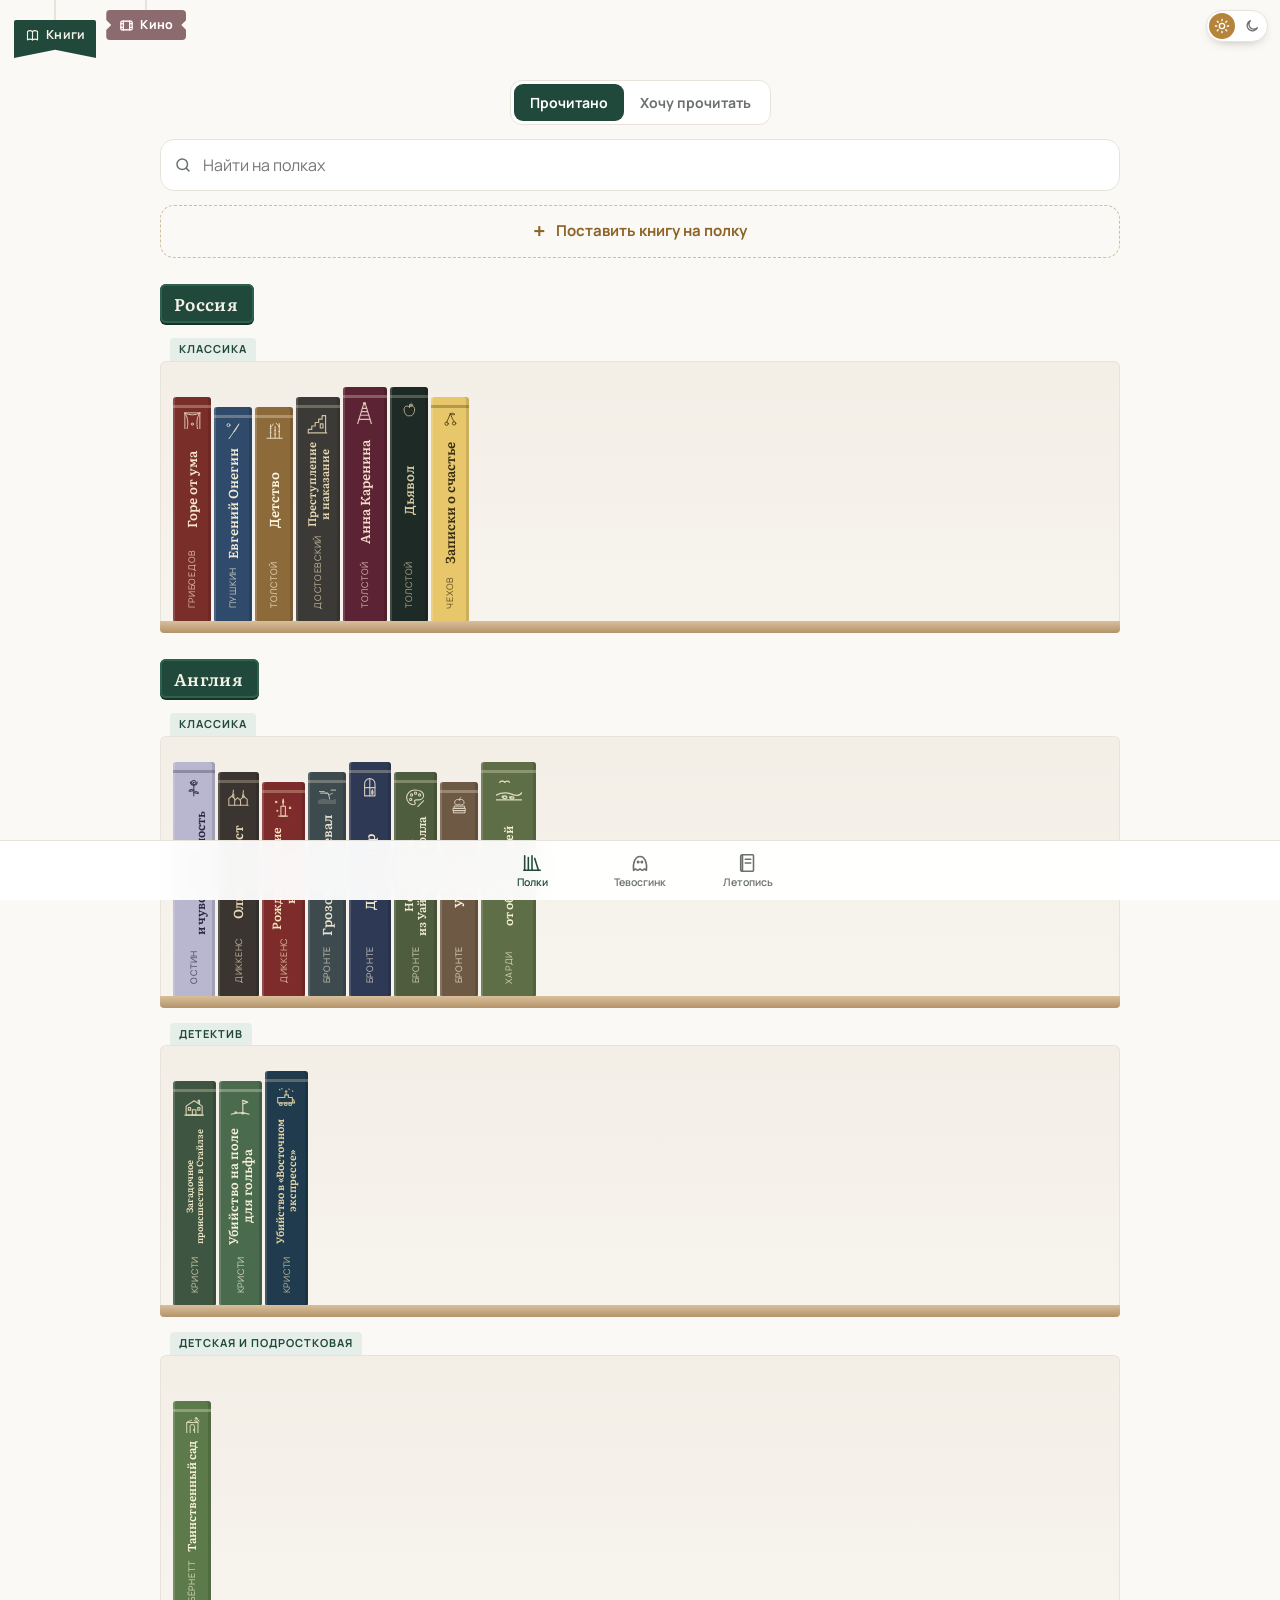
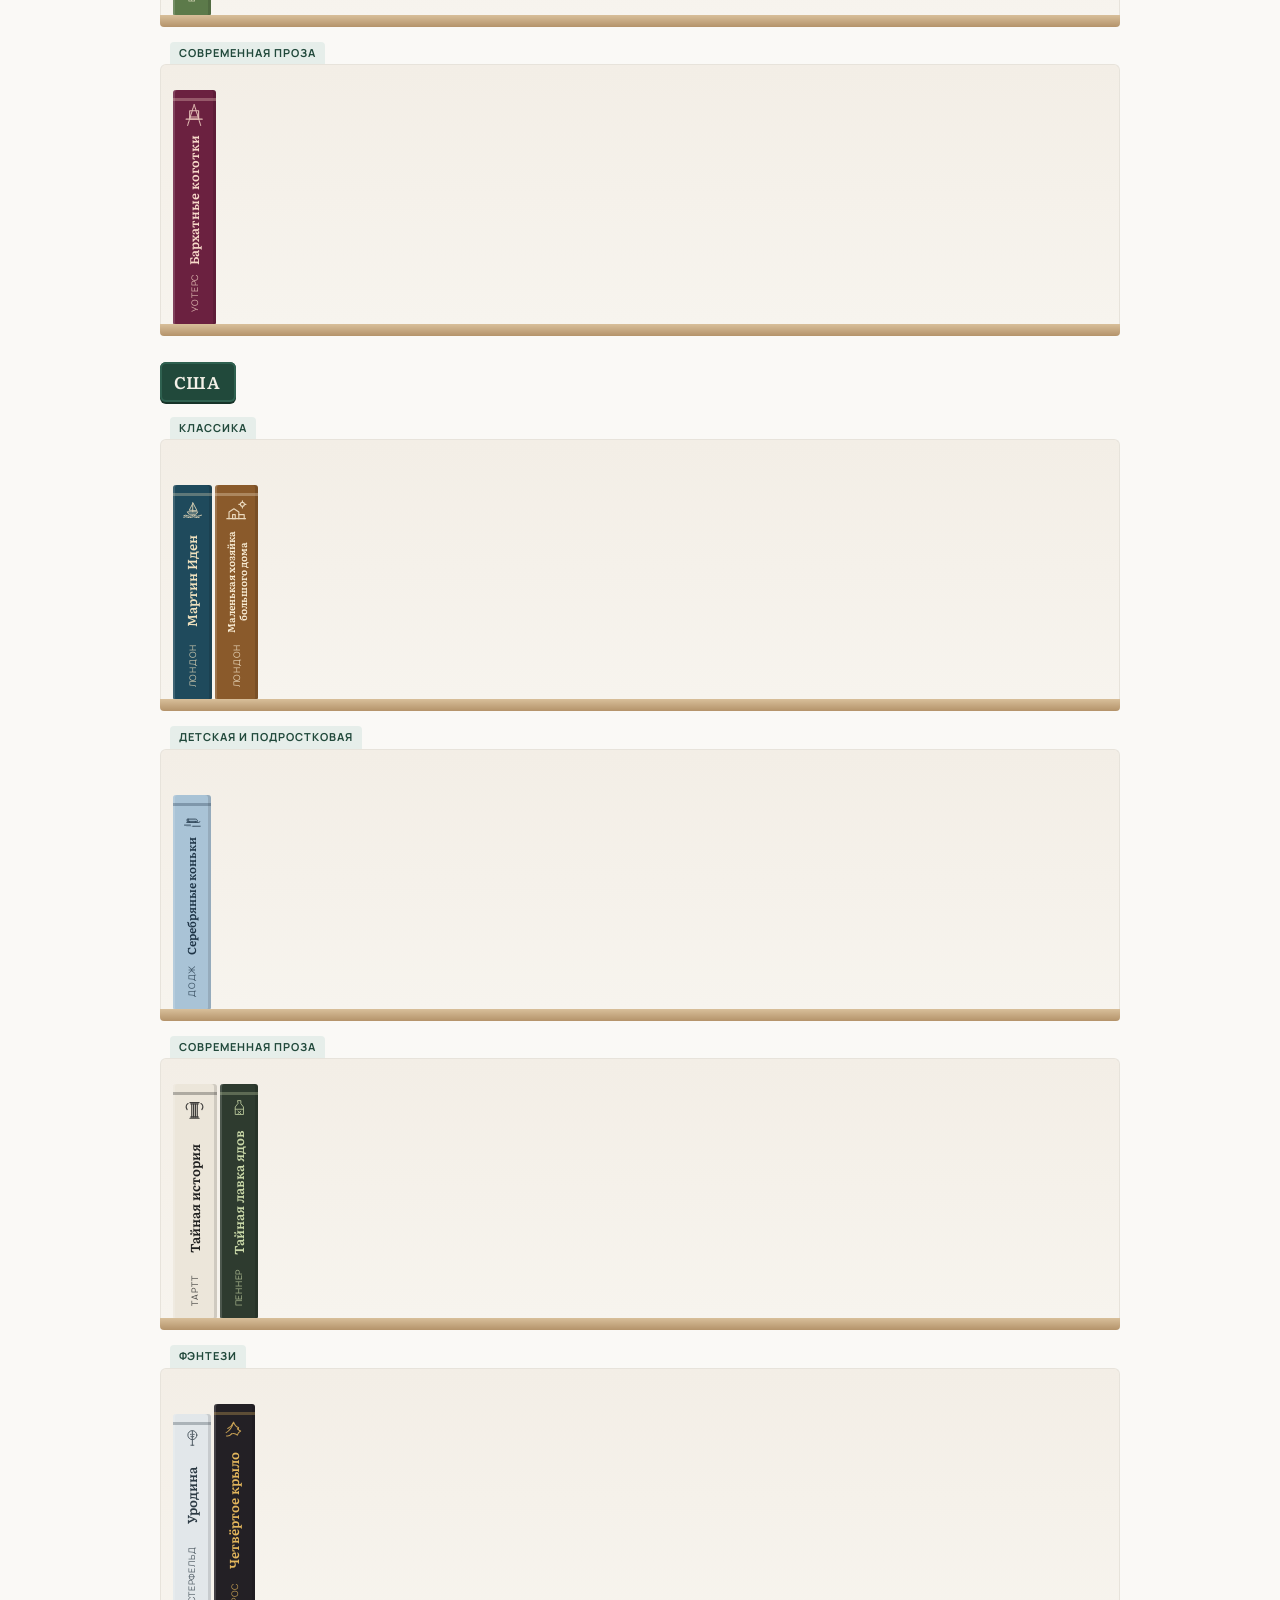
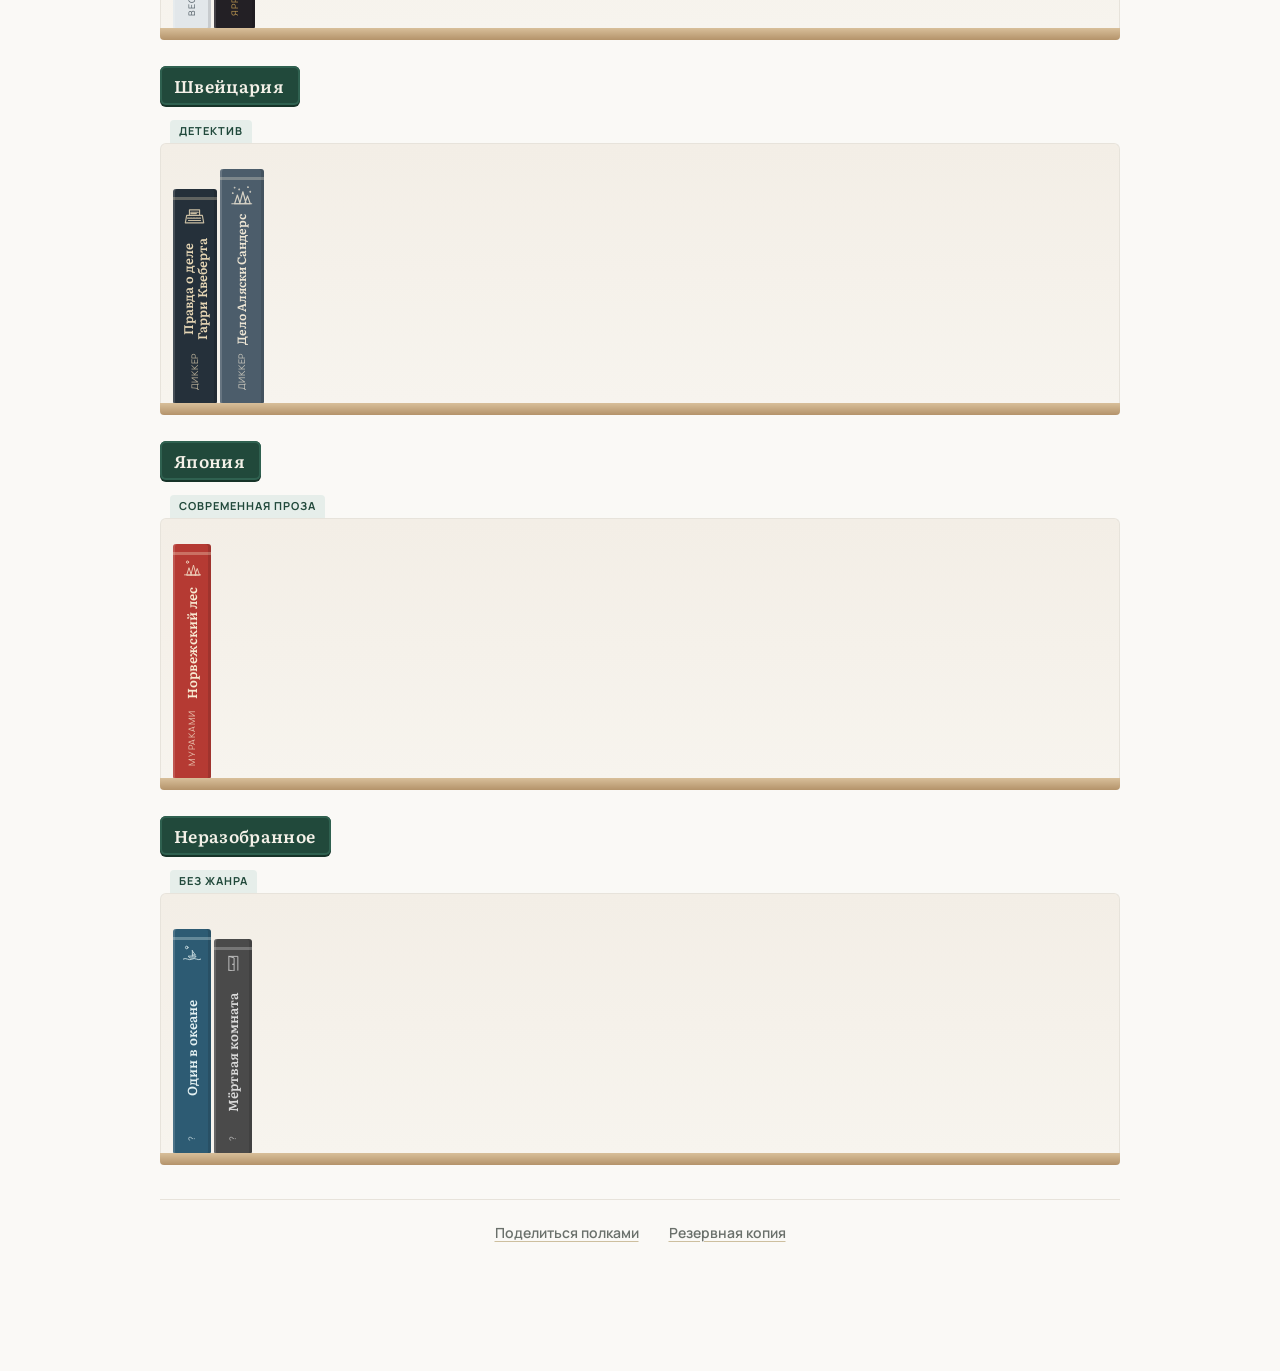
==== commit 0e80980c: "«Нора»: новое имя; переключение Книги/Кино — закладка и билет, которые тянут вниз Co-Authored-By: Cl" ====
--- a/index.html
+++ b/index.html
@@ -1,5 +1,5 @@
 <!doctype html><html lang="ru"><head><meta charset="utf-8"><meta name="viewport" content="width=device-width,initial-scale=1,viewport-fit=cover">
 <meta http-equiv="Cache-Control" content="no-cache, no-store, must-revalidate"><meta http-equiv="Pragma" content="no-cache"><meta http-equiv="Expires" content="0">
-<title>Книжный зал</title><style>html,body{background:#FAF9F6;margin:0}</style></head><body>
+<title>Нора</title><style>html,body{background:#FAF9F6;margin:0}</style></head><body>
 <script>location.replace("app.html?v="+Date.now()+location.hash);</script>
 </body></html>
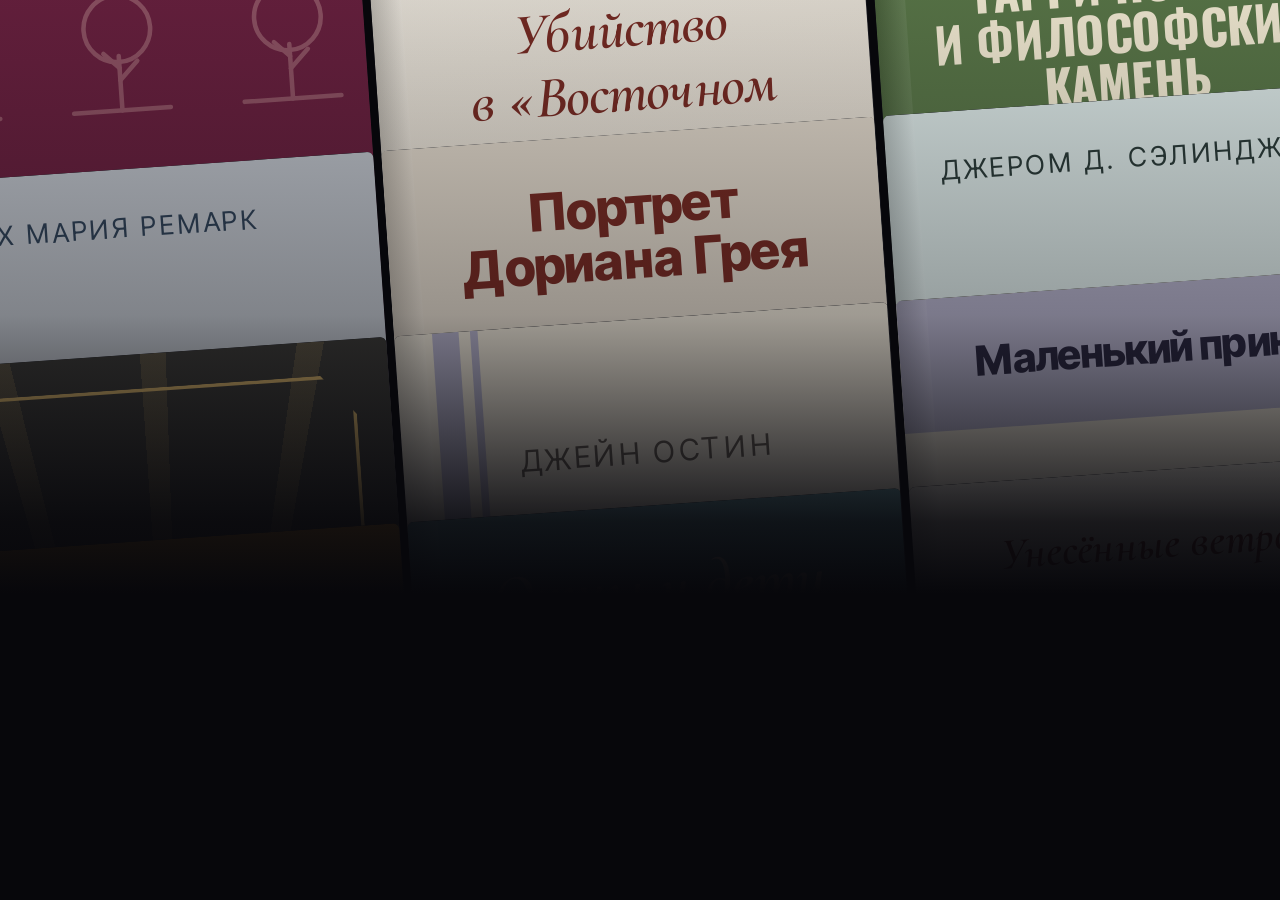
==== commit 2f340764: "Заставка при каждом открытии, иконка и режим приложения для рабочего стола, обязательная регистрация" ====
--- a/index.html
+++ b/index.html
@@ -1,5 +1,5 @@
 <!doctype html><html lang="ru"><head><meta charset="utf-8"><meta name="viewport" content="width=device-width,initial-scale=1,viewport-fit=cover">
 <meta http-equiv="Cache-Control" content="no-cache, no-store, must-revalidate"><meta http-equiv="Pragma" content="no-cache"><meta http-equiv="Expires" content="0">
-<title>Нора</title><style>html,body{background:#FAF9F6;margin:0}</style></head><body>
+<link rel="manifest" href="manifest.webmanifest"><link rel="apple-touch-icon" href="icons/icon-180.png"><link rel="icon" href="icons/icon-192.png"><meta name="apple-mobile-web-app-capable" content="yes"><meta name="mobile-web-app-capable" content="yes"><meta name="apple-mobile-web-app-status-bar-style" content="black-translucent"><meta name="apple-mobile-web-app-title" content="Нора"><meta name="theme-color" content="#05060A"><title>Нора</title><style>html,body{background:#05060A;margin:0}</style></head><body>
 <script>location.replace("app.html?v="+Date.now()+location.hash);</script>
 </body></html>
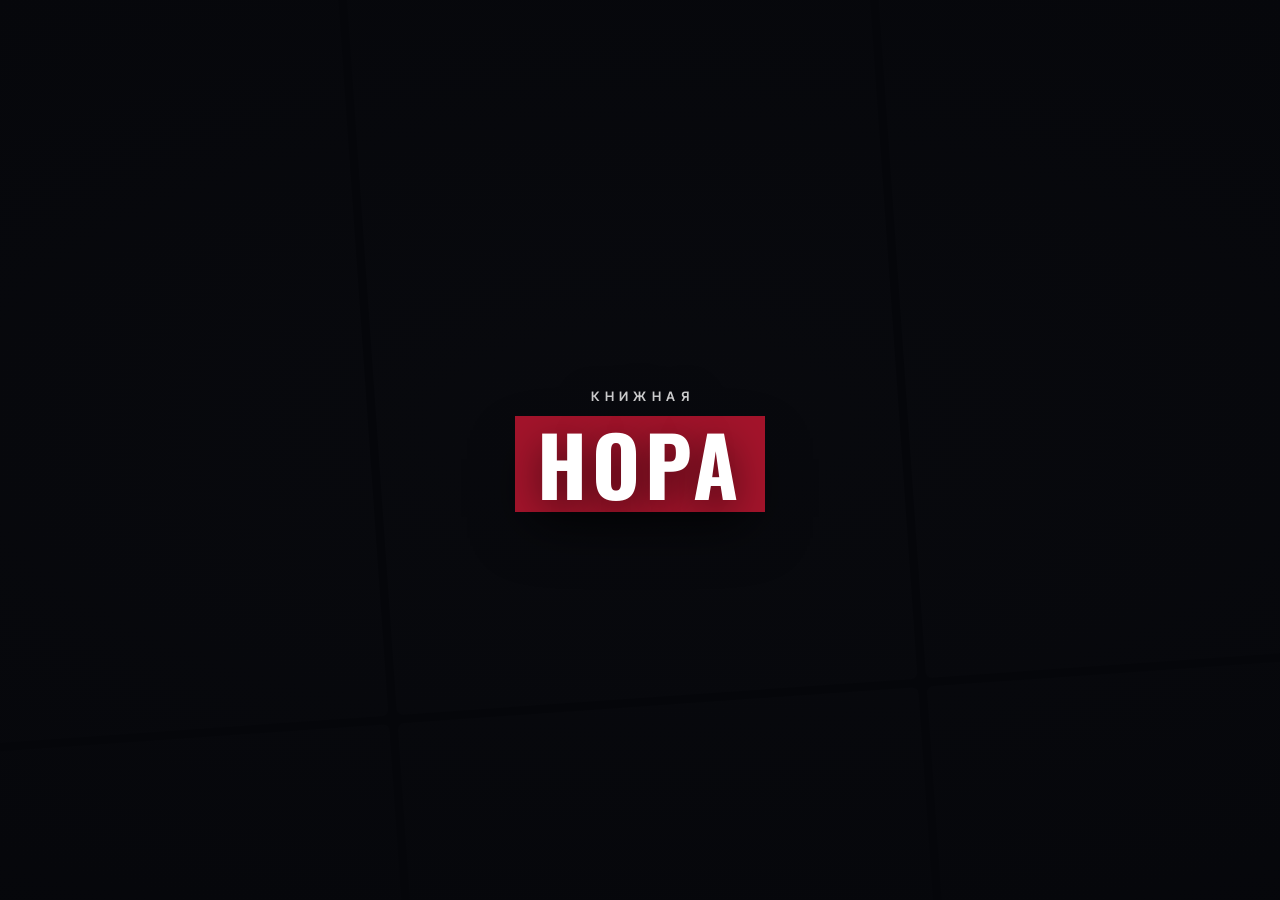
==== commit ea1c32dc: "Название на экране «Домой» — «Моя Нора»; поиск друзей среди контактов телефона (Android) Co-Authored" ====
--- a/index.html
+++ b/index.html
@@ -1,5 +1,5 @@
 <!doctype html><html lang="ru"><head><meta charset="utf-8"><meta name="viewport" content="width=device-width,initial-scale=1,viewport-fit=cover">
 <meta http-equiv="Cache-Control" content="no-cache, no-store, must-revalidate"><meta http-equiv="Pragma" content="no-cache"><meta http-equiv="Expires" content="0">
-<link rel="manifest" href="manifest.webmanifest"><link rel="apple-touch-icon" href="icons/icon-180.png"><link rel="icon" href="icons/icon-192.png"><meta name="apple-mobile-web-app-capable" content="yes"><meta name="mobile-web-app-capable" content="yes"><meta name="apple-mobile-web-app-status-bar-style" content="black-translucent"><meta name="apple-mobile-web-app-title" content="Нора"><meta name="theme-color" content="#05060A"><title>Нора</title><style>html,body{background:#05060A;margin:0}</style></head><body>
+<link rel="manifest" href="manifest.webmanifest"><link rel="apple-touch-icon" href="icons/icon-180.png"><link rel="icon" href="icons/icon-192.png"><meta name="apple-mobile-web-app-capable" content="yes"><meta name="mobile-web-app-capable" content="yes"><meta name="apple-mobile-web-app-status-bar-style" content="black-translucent"><meta name="apple-mobile-web-app-title" content="Моя Нора"><meta name="theme-color" content="#05060A"><title>Моя Нора</title><style>html,body{background:#05060A;margin:0}</style></head><body>
 <script>location.replace("app.html?v="+Date.now()+location.hash);</script>
 </body></html>
